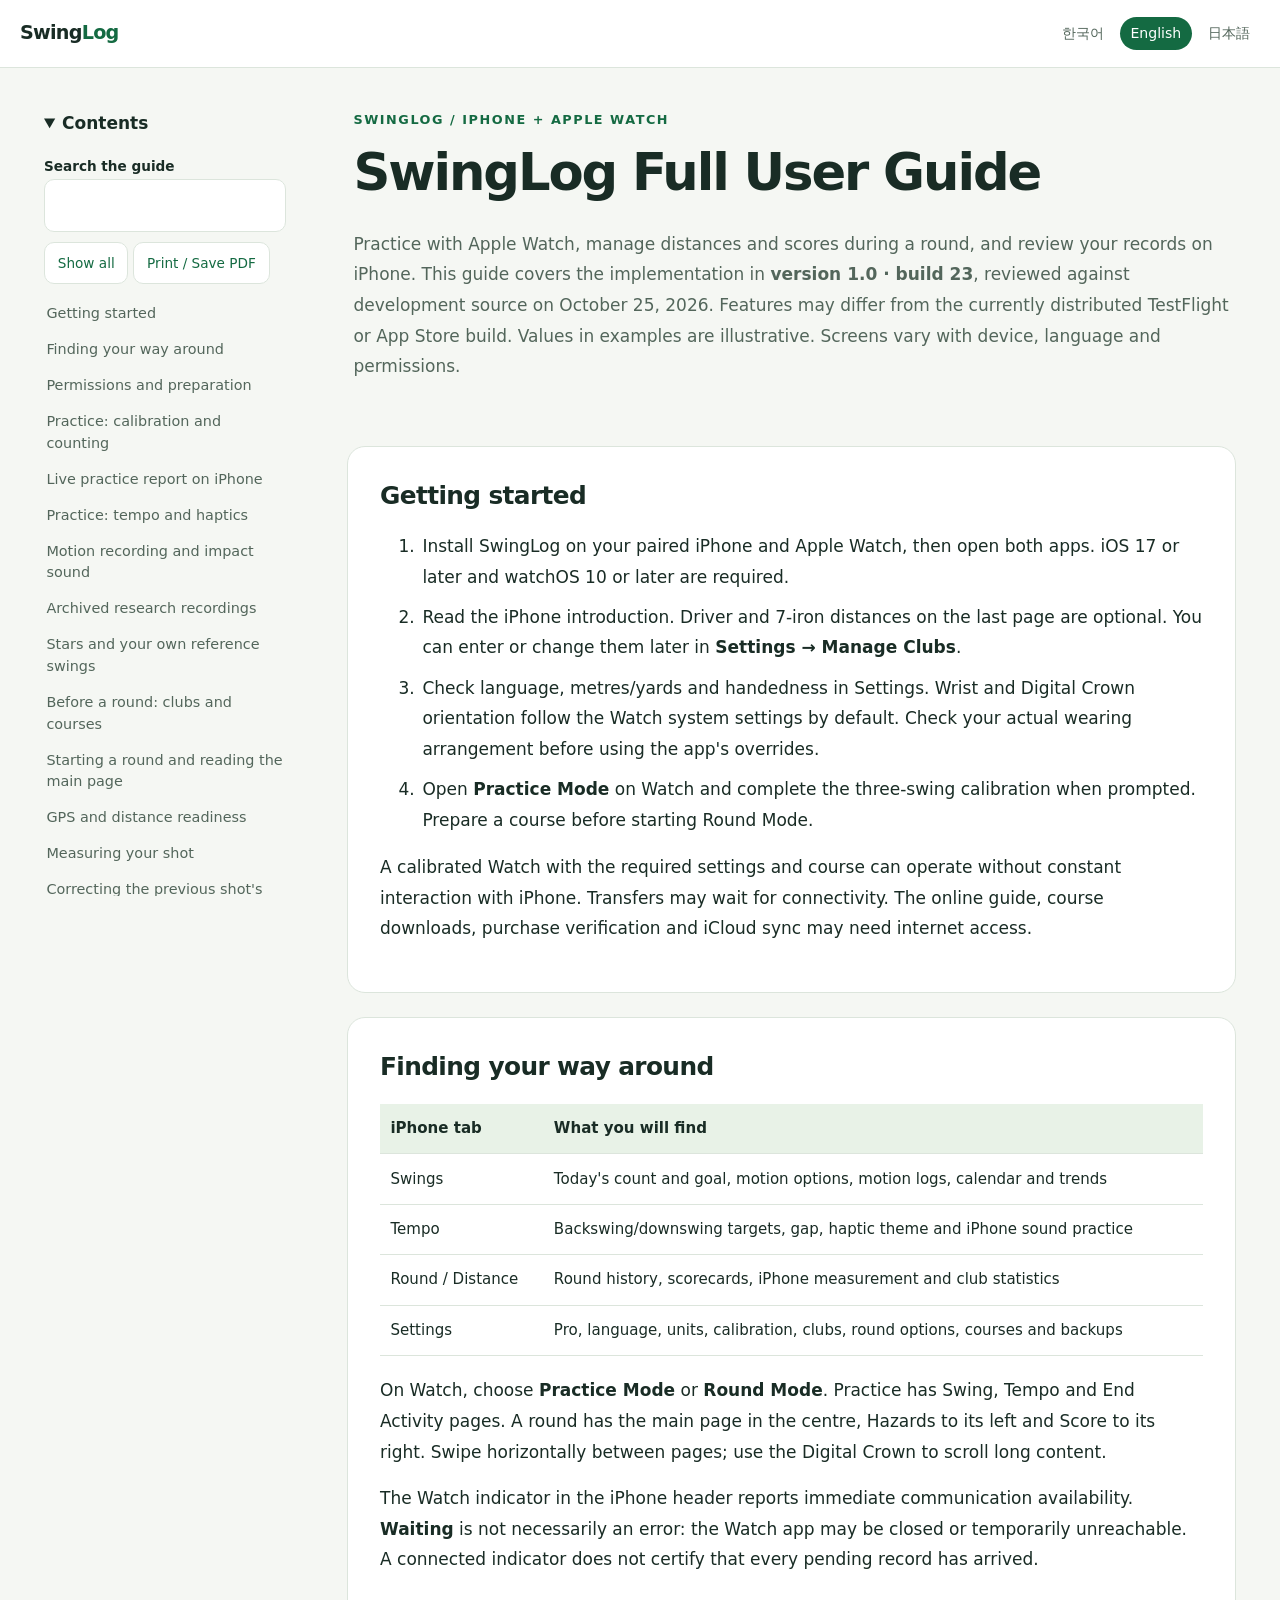
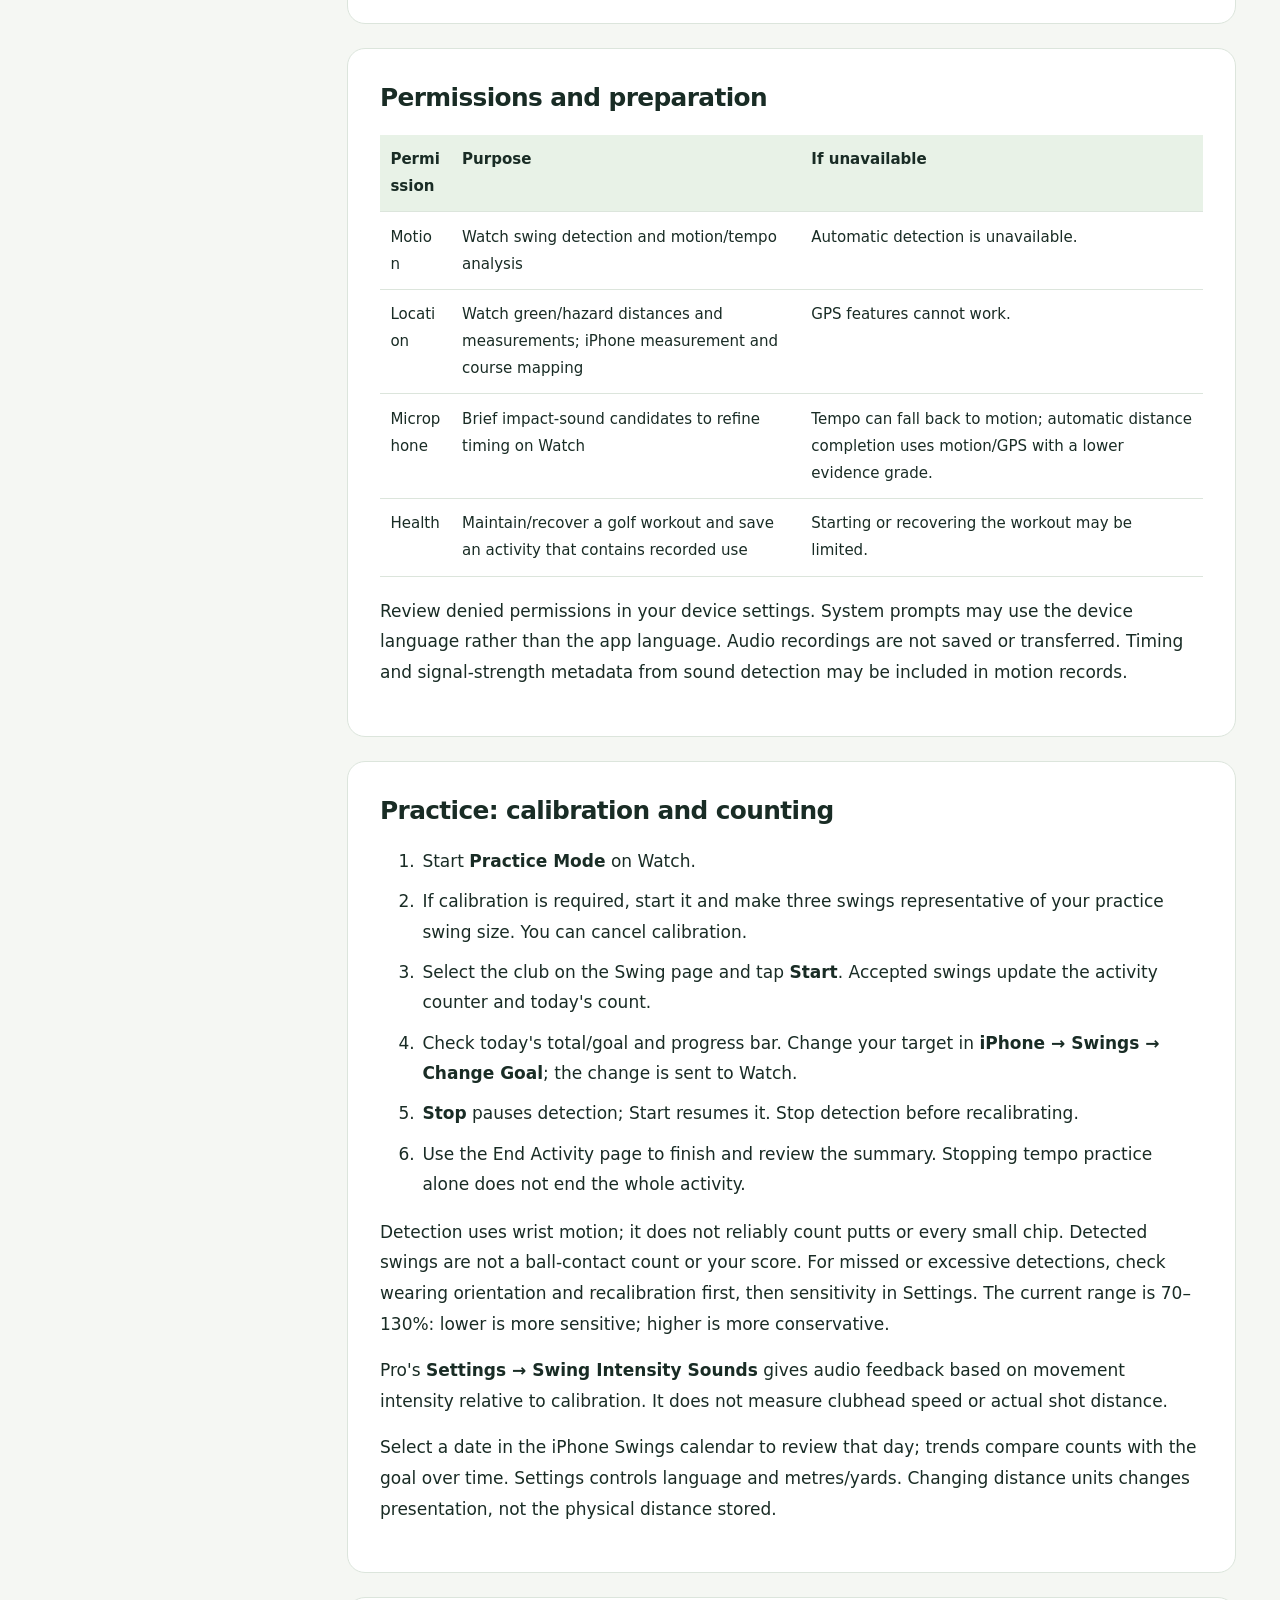
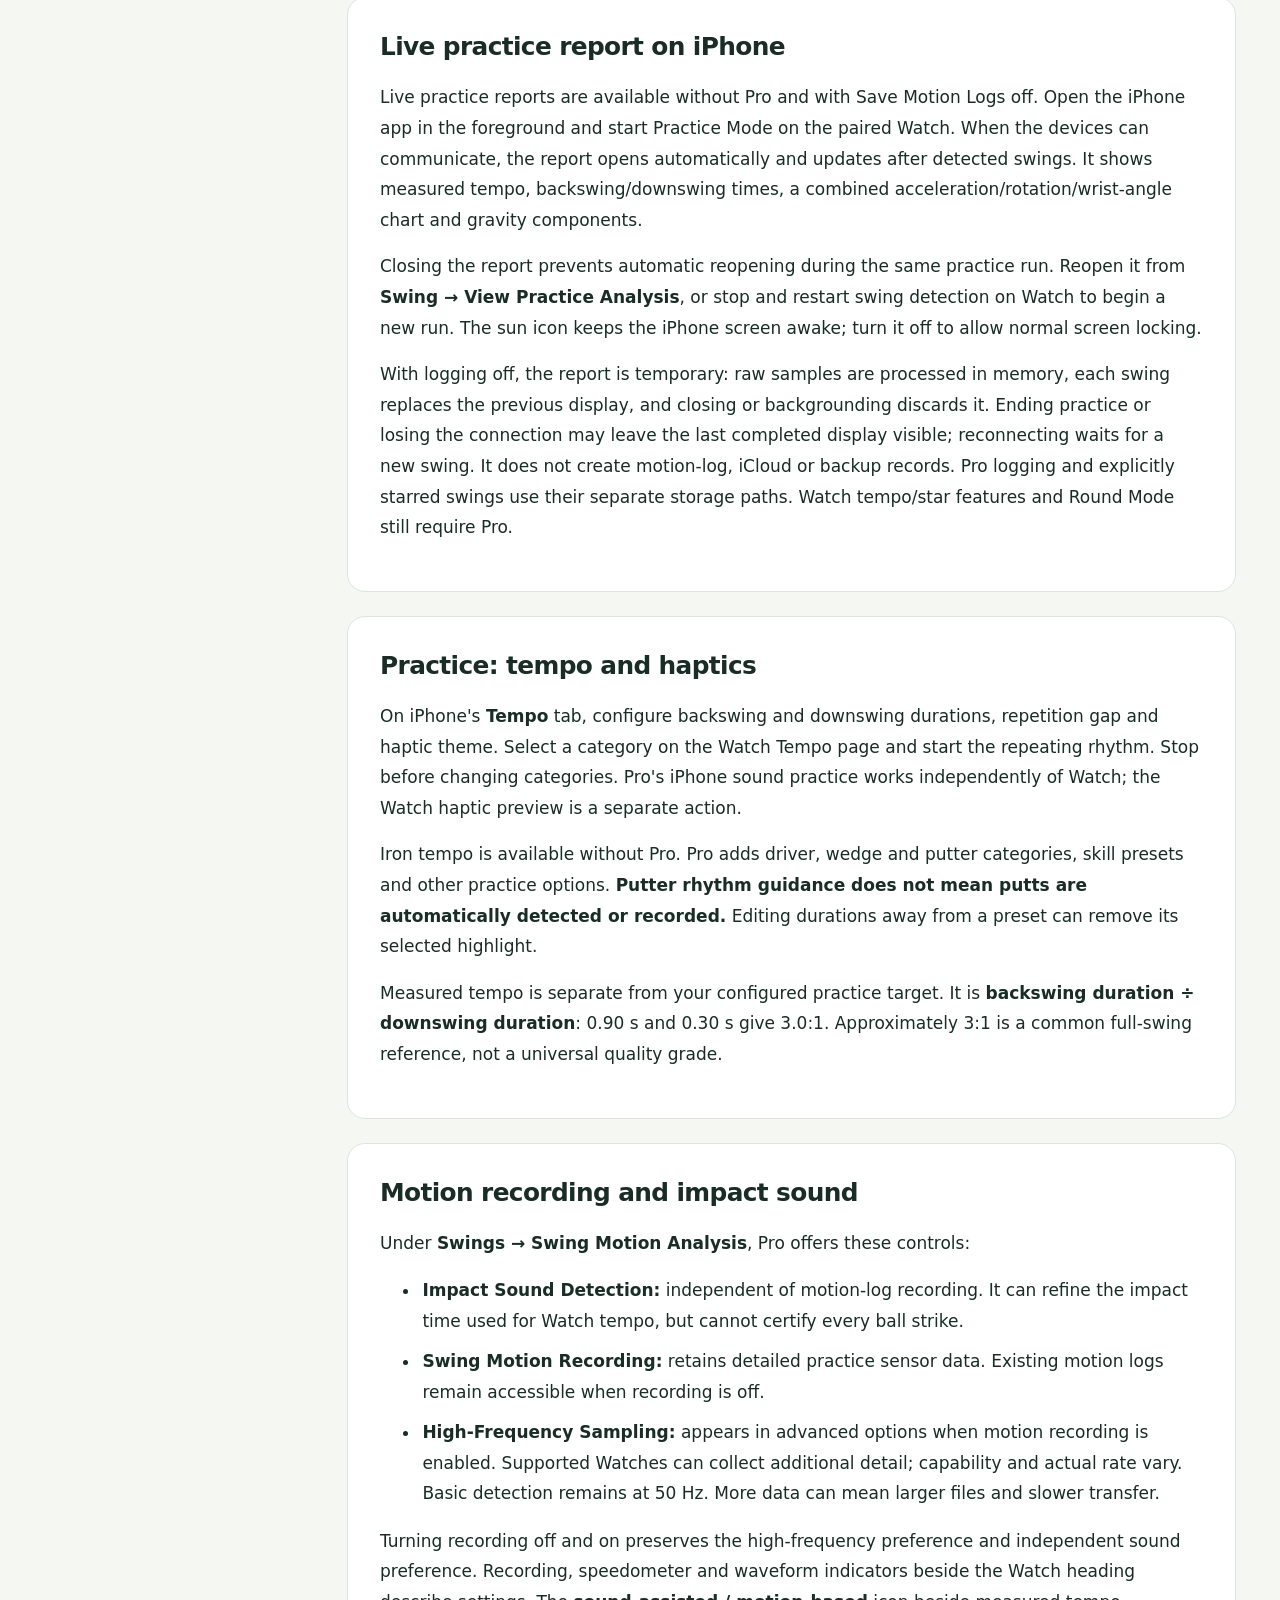
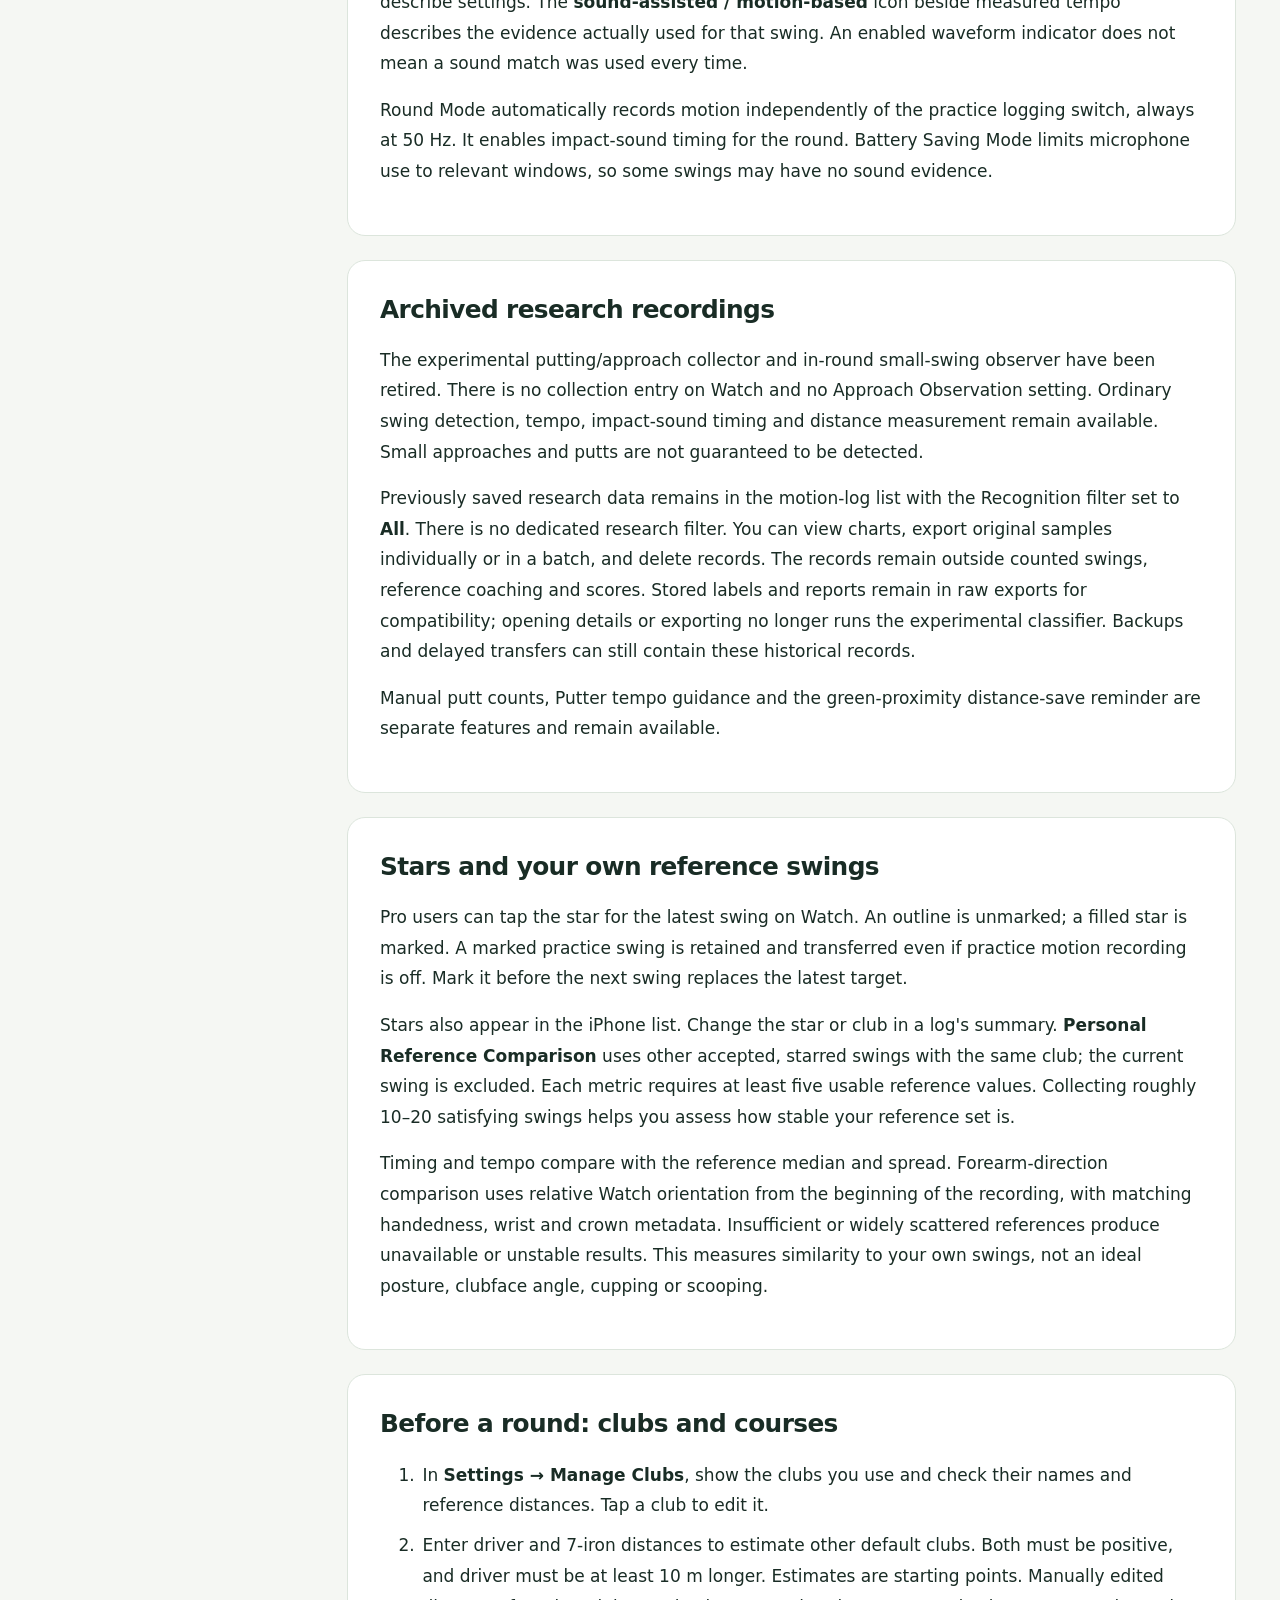
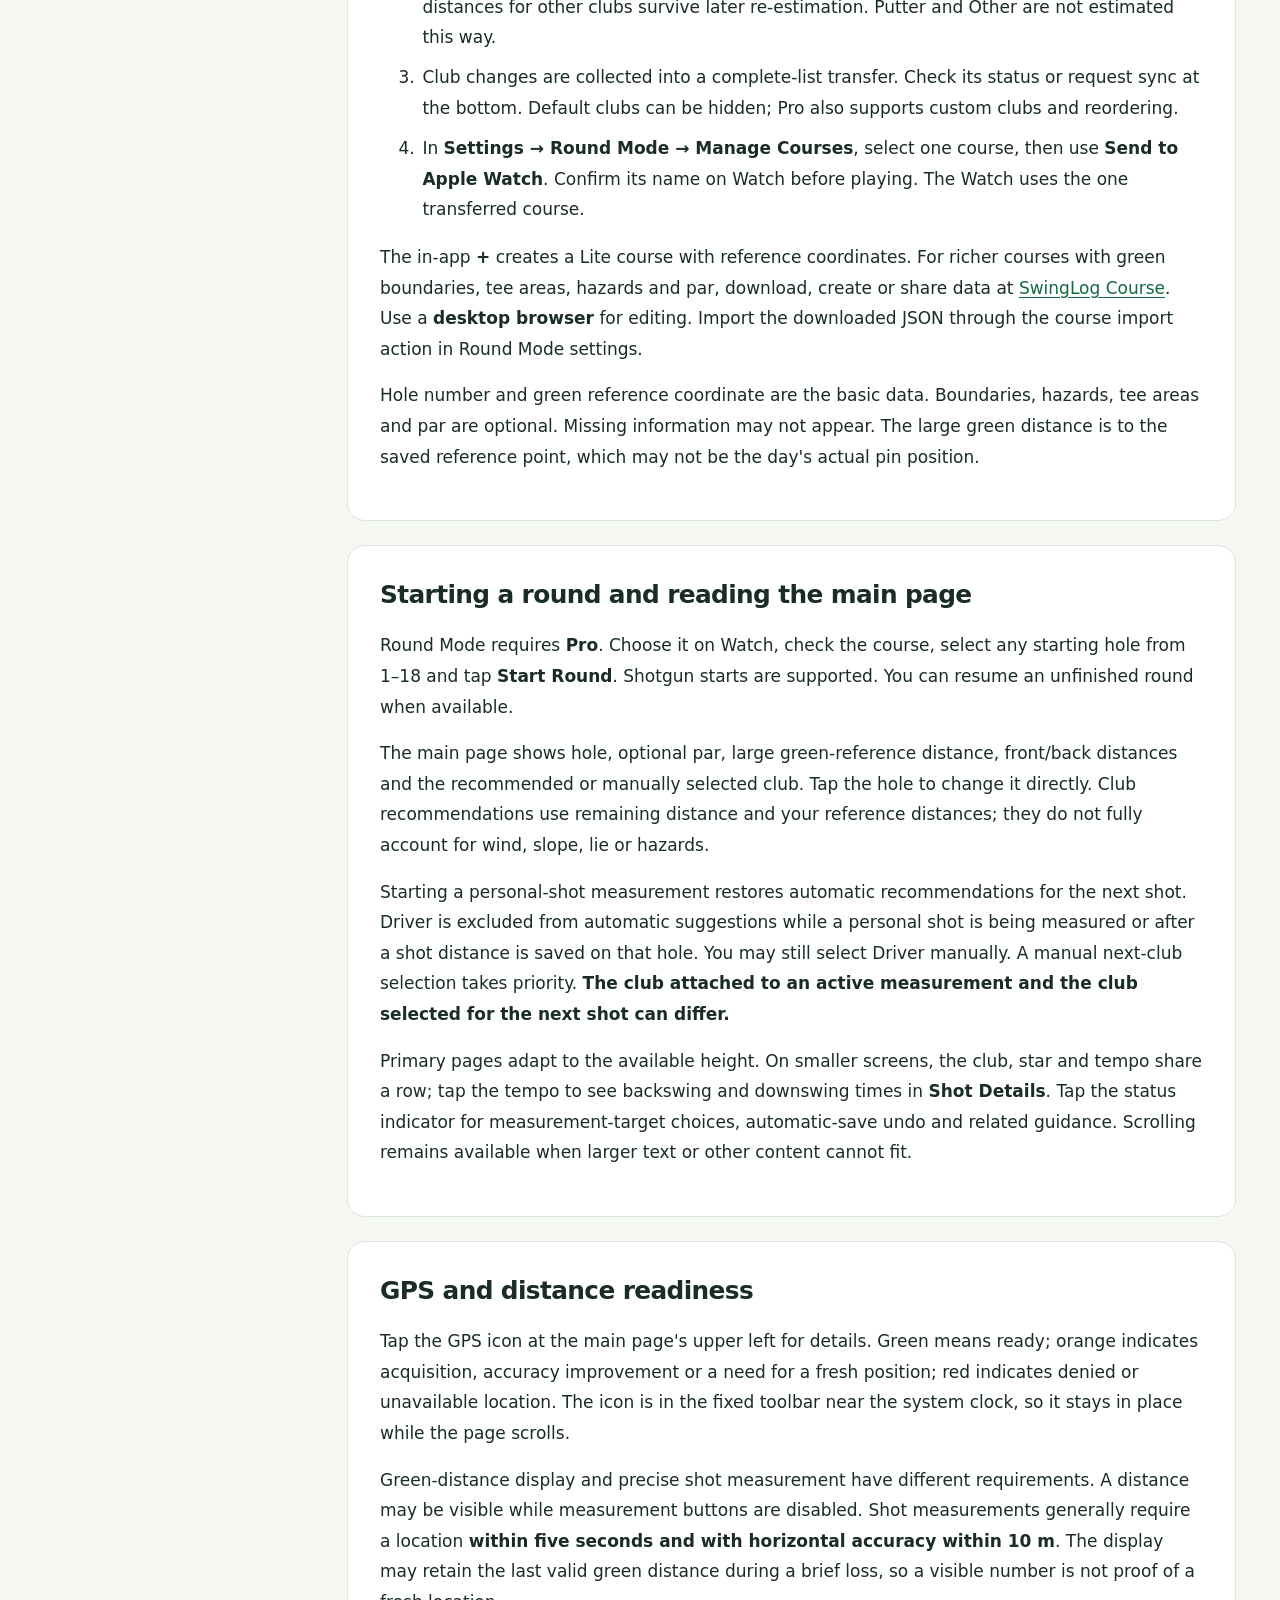
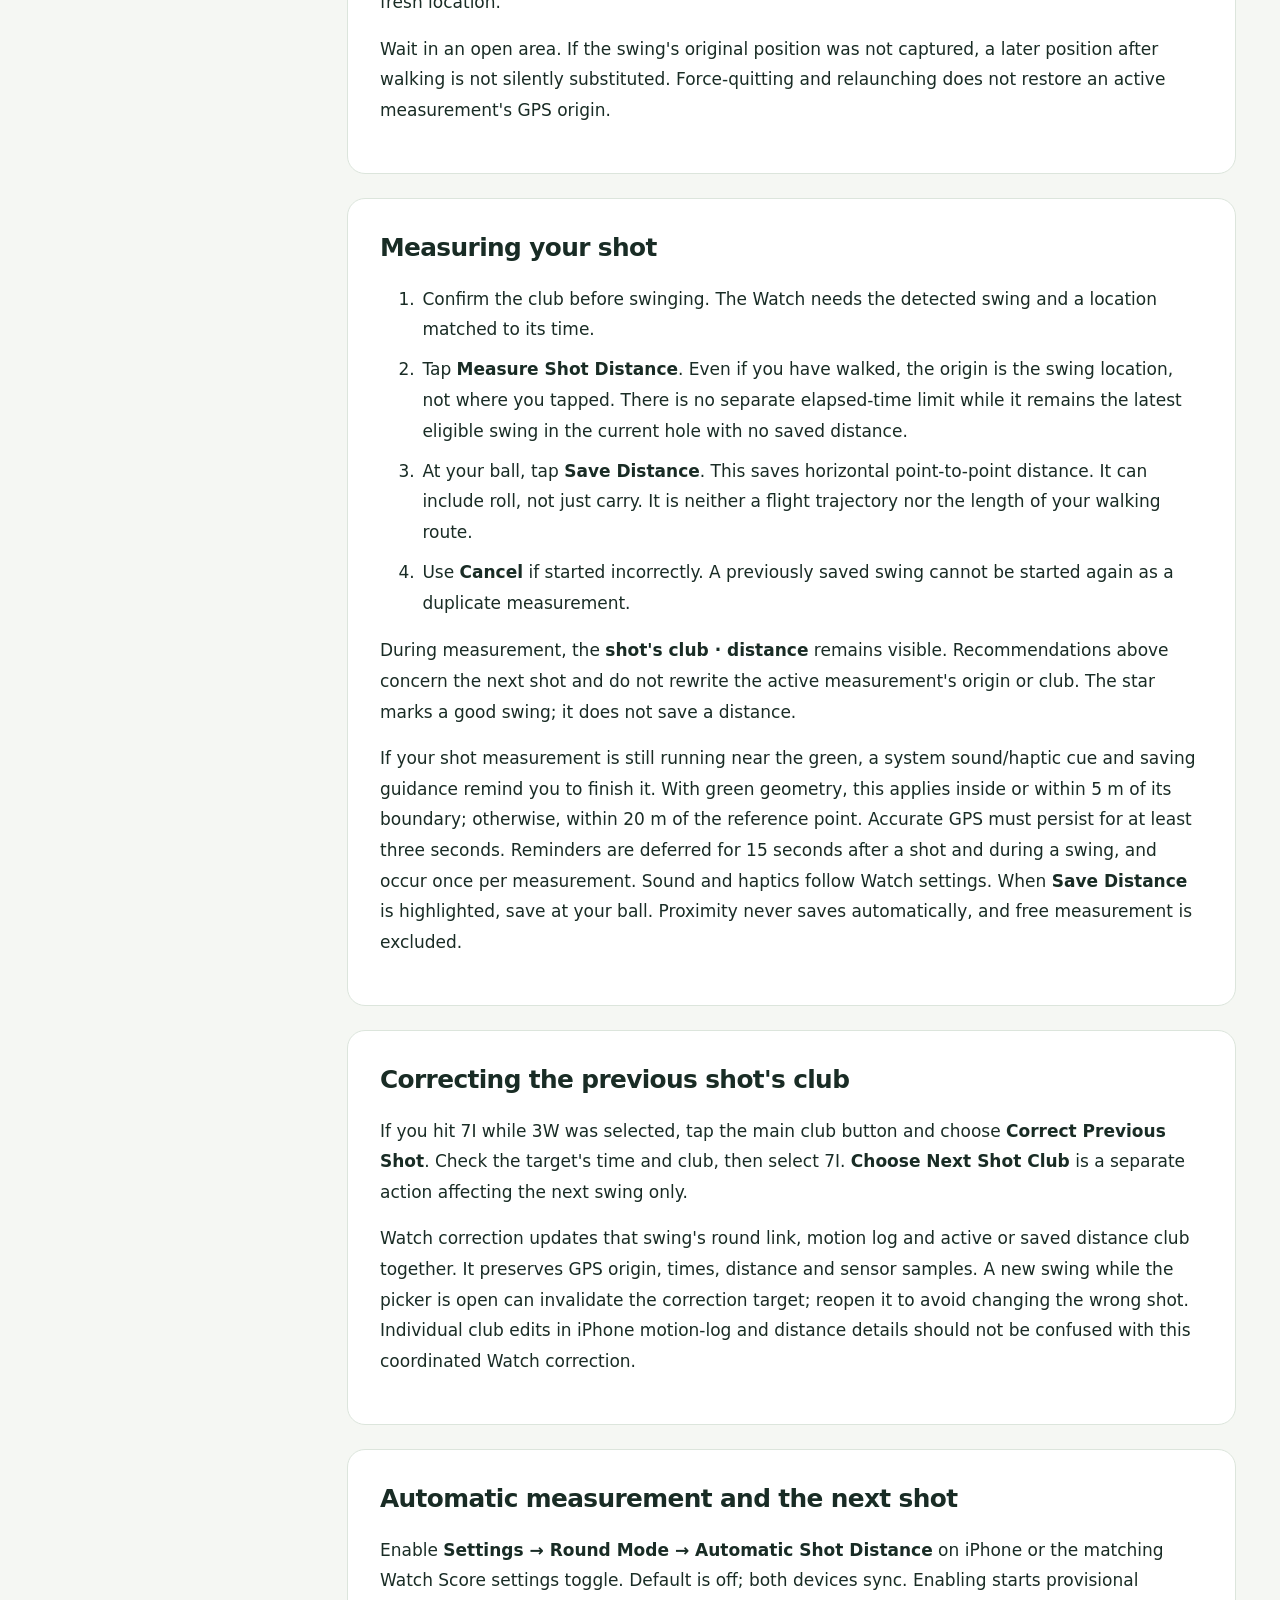
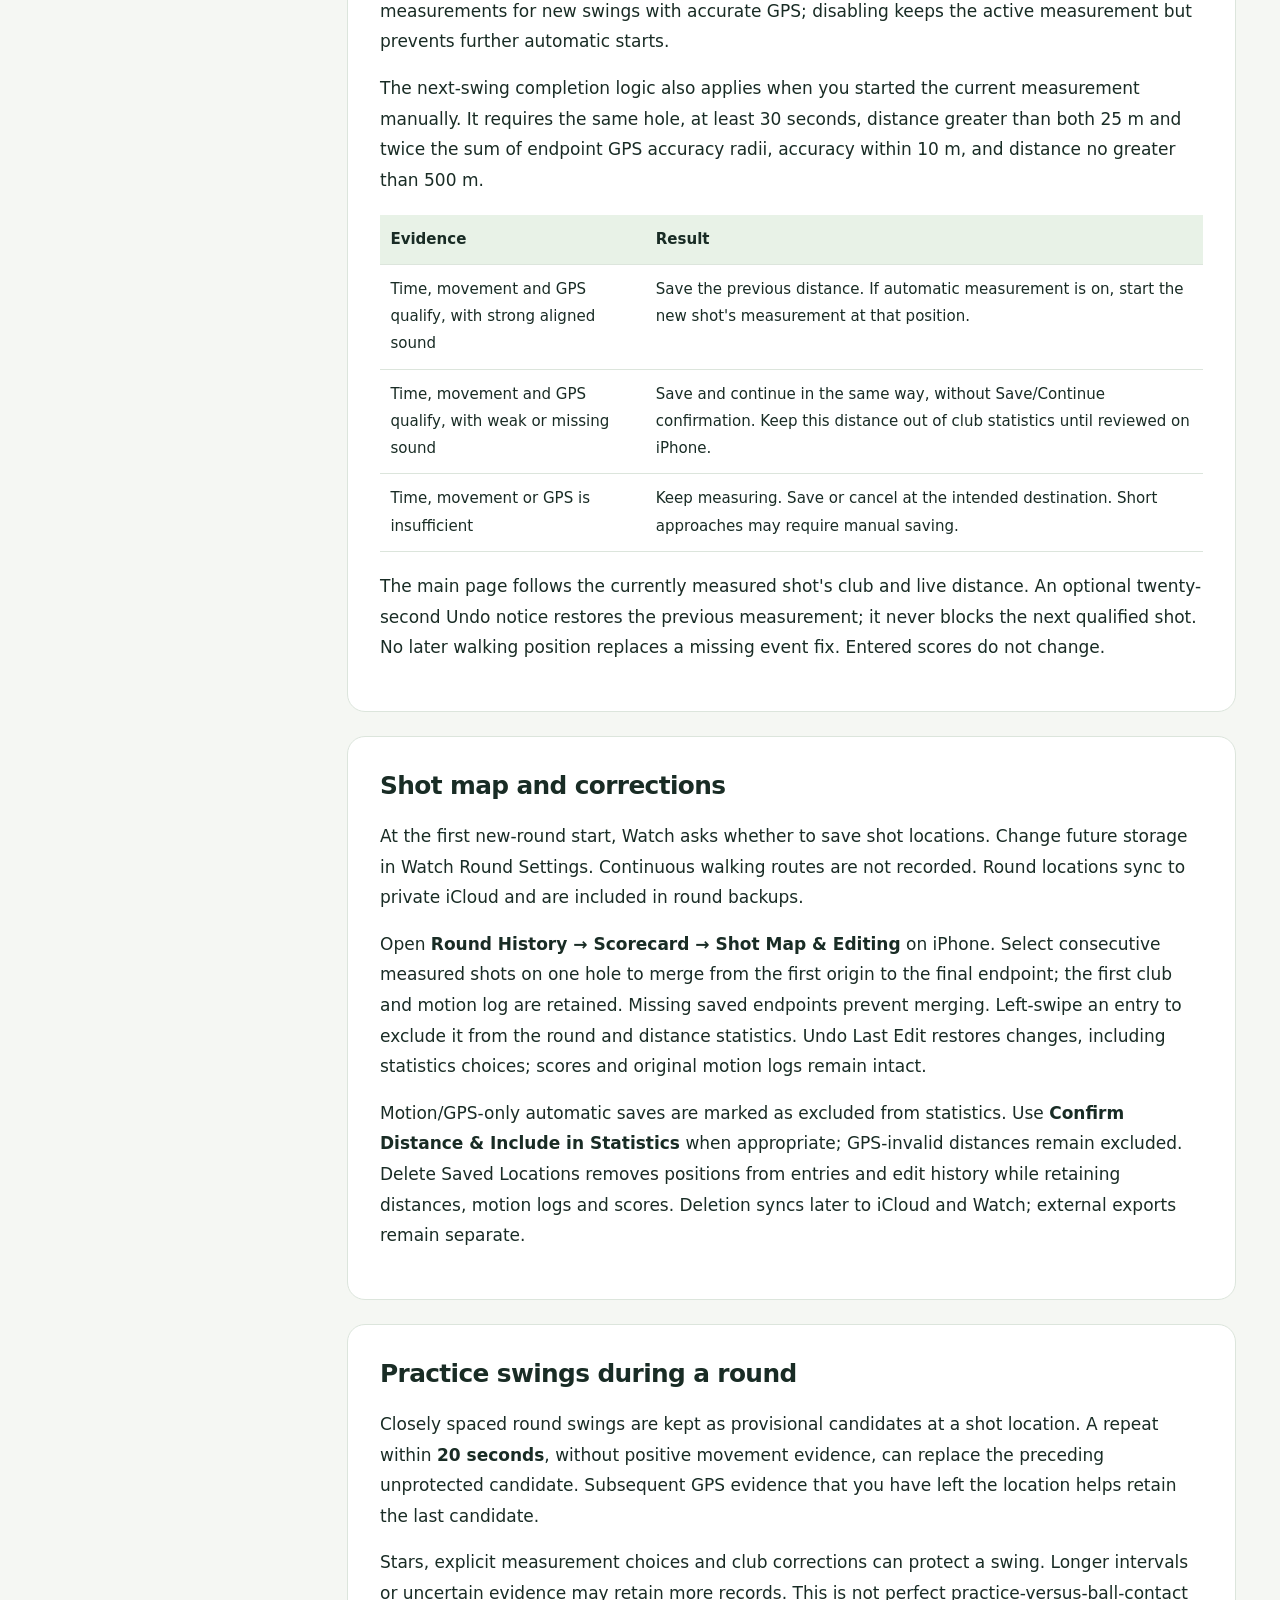
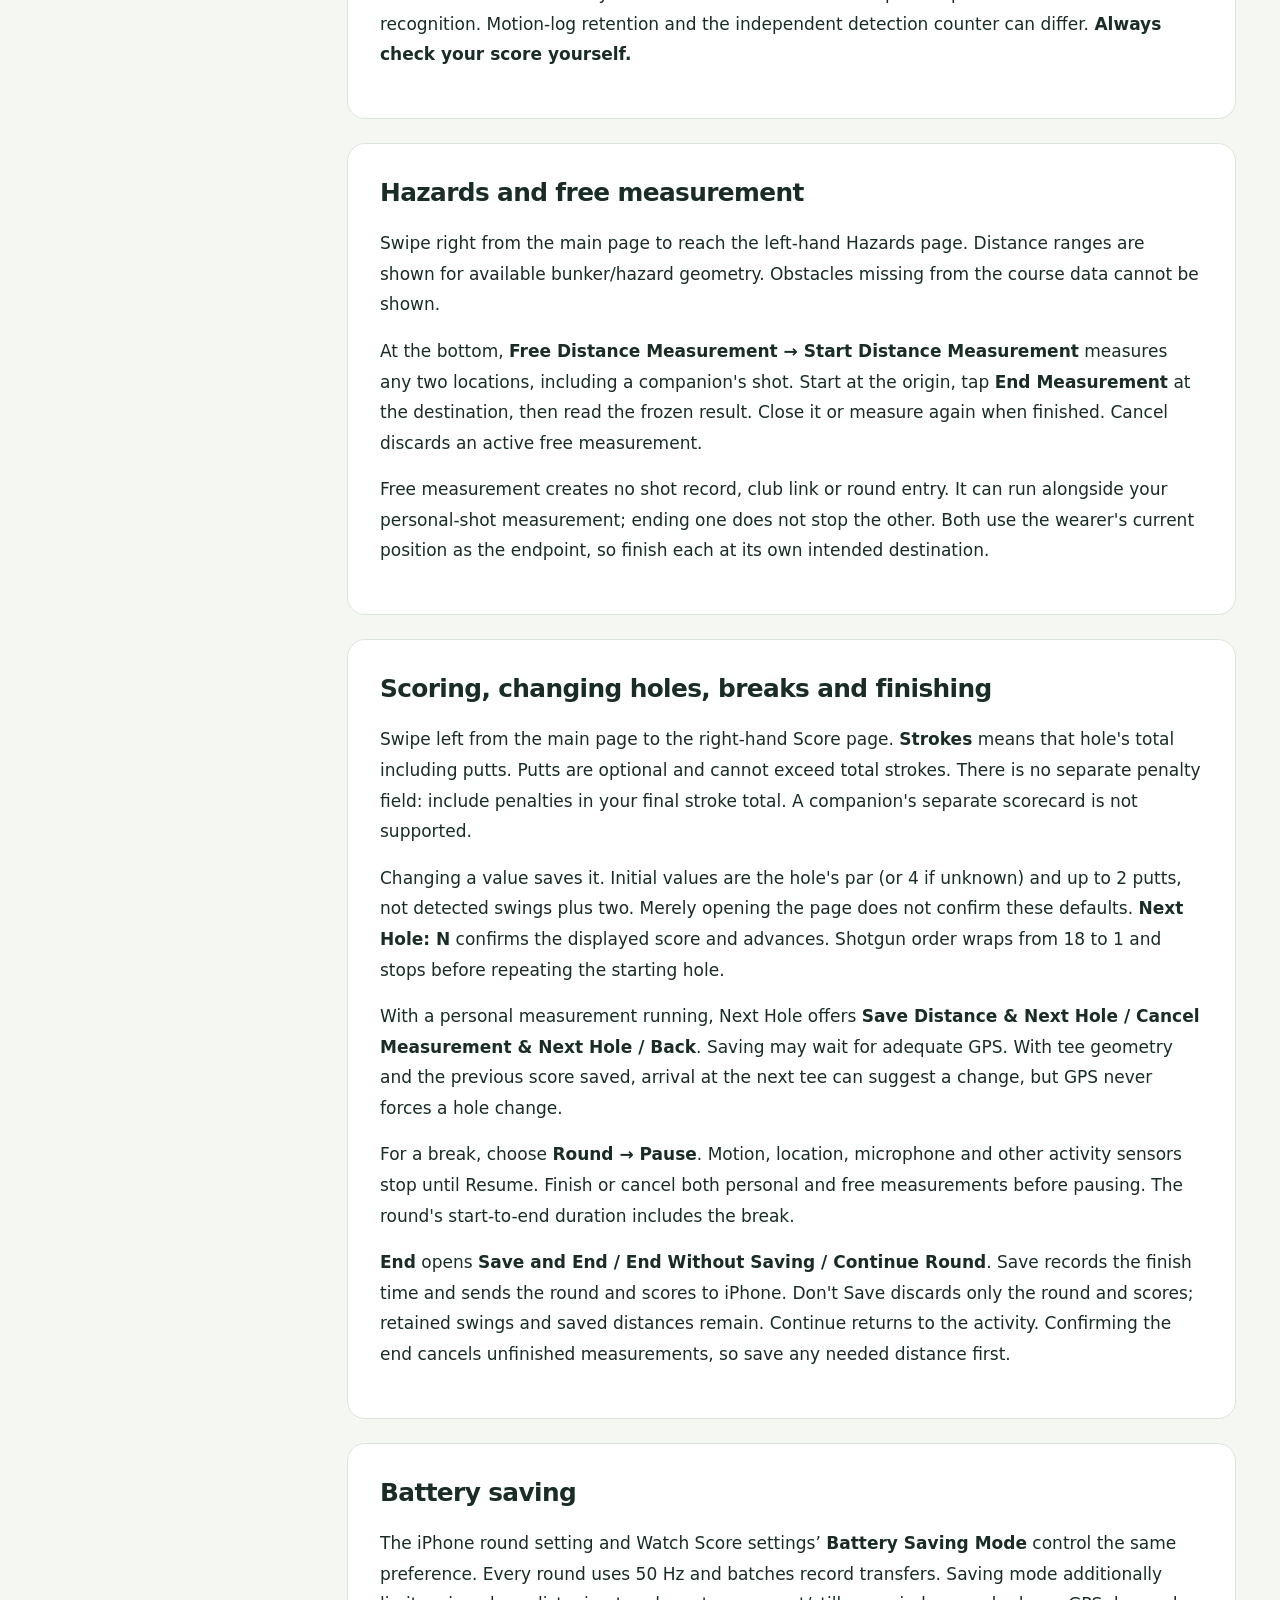
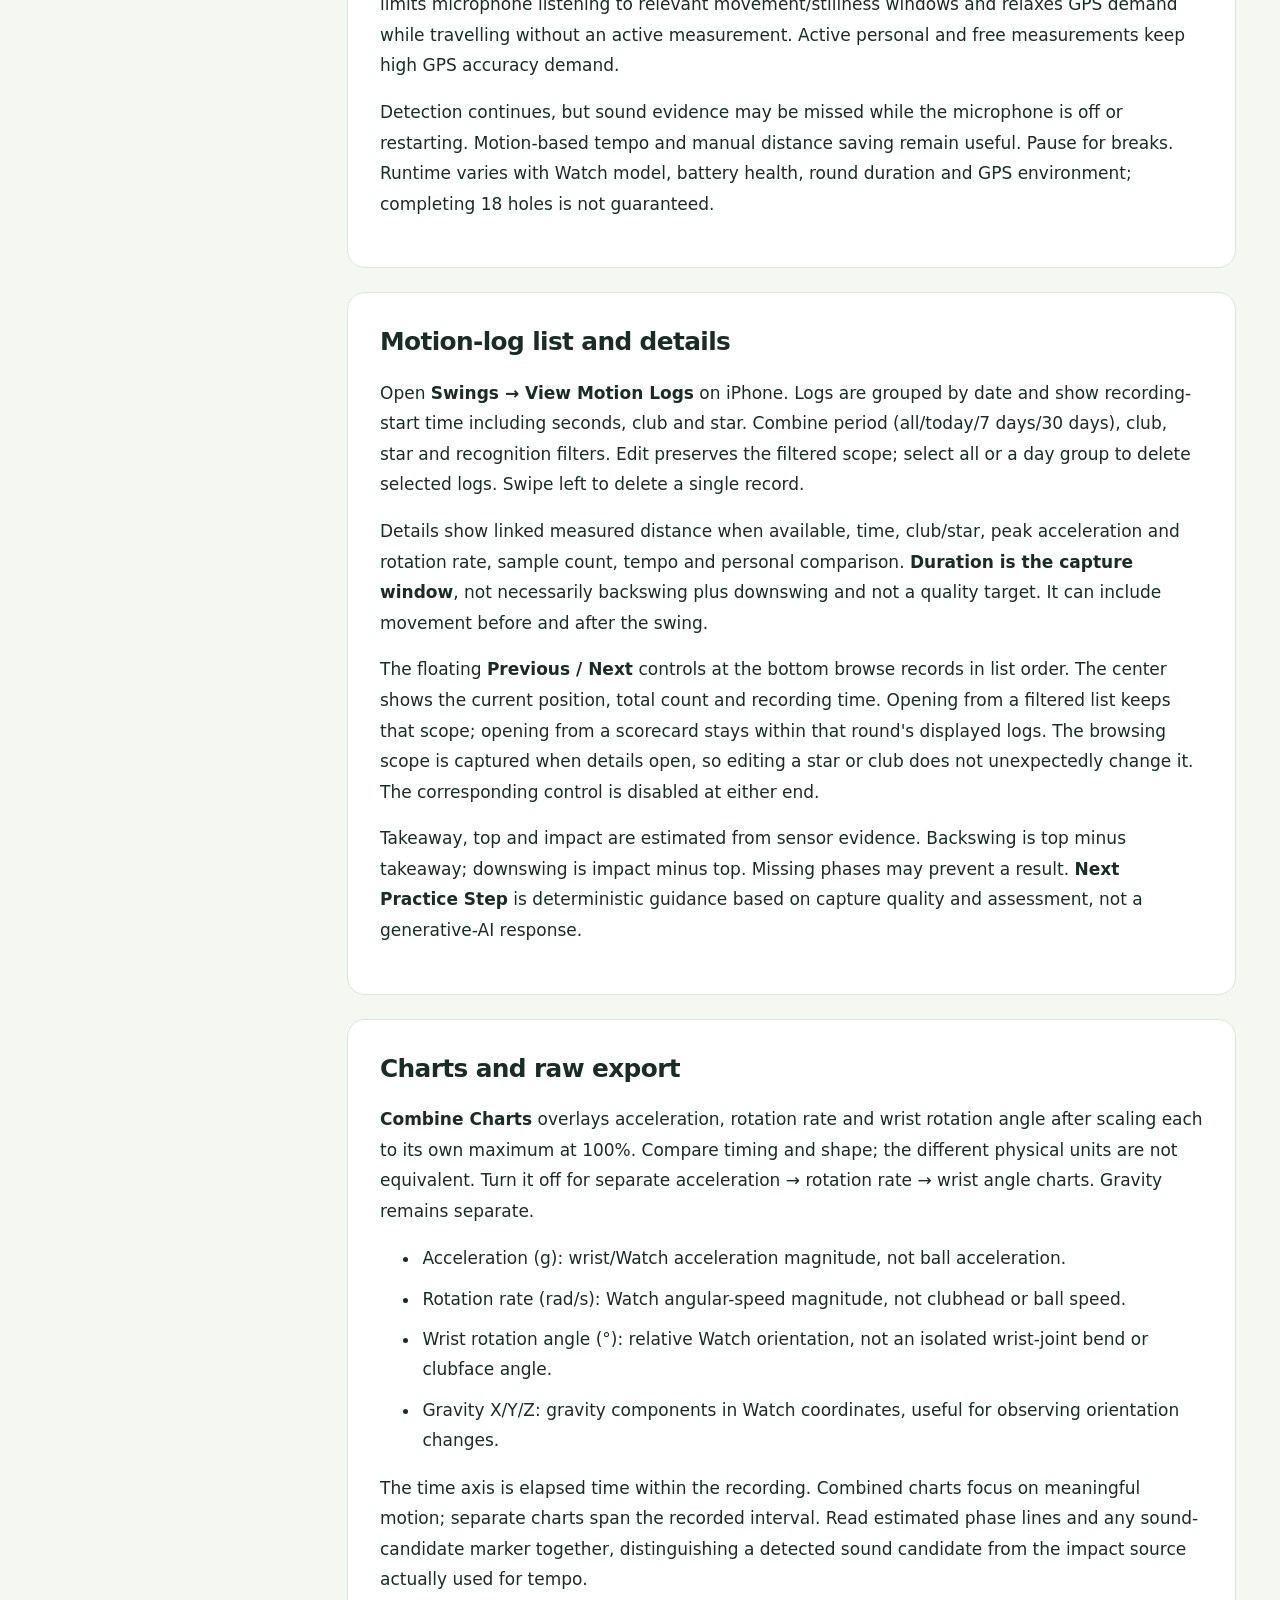
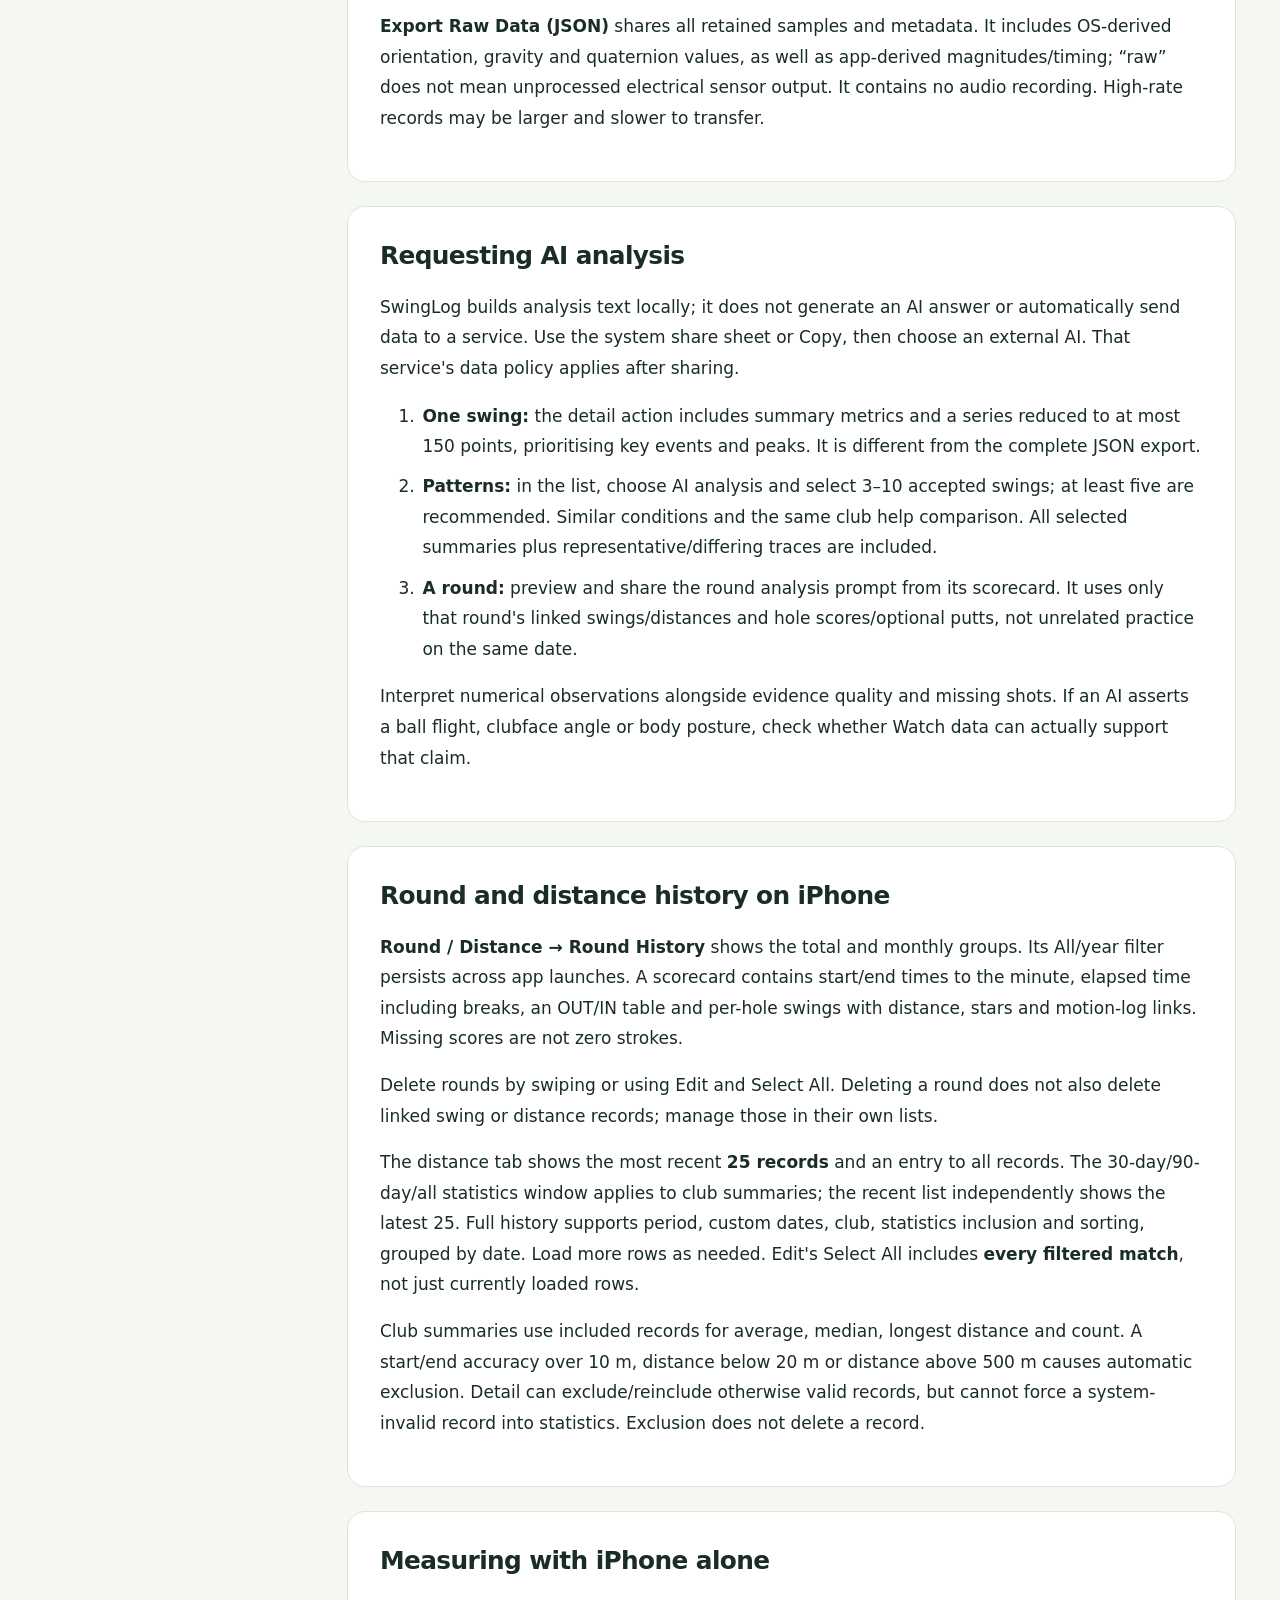
==== guide/en/index.html @ faf5d89e "Remove archived research filter instructions" ====
<!doctype html>
<html lang="en"><head><meta charset="utf-8"><meta name="viewport" content="width=device-width,initial-scale=1"><meta name="description" content="SwingLog — Full User Guide · iPhone &amp; Apple Watch"><title>SwingLog Full User Guide</title><link rel="stylesheet" href="../assets/guide.css"><link rel="alternate" hreflang="ko" href="https://wowjam.github.io/swinglog-privacy/guide/ko/"><link rel="alternate" hreflang="en" href="https://wowjam.github.io/swinglog-privacy/guide/en/"><link rel="alternate" hreflang="ja" href="https://wowjam.github.io/swinglog-privacy/guide/ja/"><link rel="canonical" href="https://wowjam.github.io/swinglog-privacy/guide/en/"><script src="../assets/guide.js" defer></script></head>
<body><a class="skip" href="#main">Skip to content</a><header><a class="brand" href="../">Swing<span>Log</span></a><nav class="languages" aria-label="Language"><a href="../ko/" lang="ko" hreflang="ko">한국어</a><a href="../en/" lang="en" hreflang="en" aria-current="page">English</a><a href="../ja/" lang="ja" hreflang="ja">日本語</a></nav></header>
<div class="layout"><aside><details id="contents" open><summary>Contents</summary><div class="tools"><label for="search">Search the guide</label><input id="search" type="search" autocomplete="off"><button id="clear" type="button">Show all</button><button id="print" type="button">Print / Save PDF</button></div><nav aria-label="Contents"><ol><li><a href="#start">Getting started</a></li><li><a href="#navigation">Finding your way around</a></li><li><a href="#permissions">Permissions and preparation</a></li><li><a href="#practice">Practice: calibration and counting</a></li><li><a href="#live-practice">Live practice report on iPhone</a></li><li><a href="#tempo">Practice: tempo and haptics</a></li><li><a href="#capture">Motion recording and impact sound</a></li><li><a href="#approach-collection">Archived research recordings</a></li><li><a href="#reference">Stars and your own reference swings</a></li><li><a href="#round-preparation">Before a round: clubs and courses</a></li><li><a href="#round-start">Starting a round and reading the main page</a></li><li><a href="#gps">GPS and distance readiness</a></li><li><a href="#shot-distance">Measuring your shot</a></li><li><a href="#correct-club">Correcting the previous shot&#x27;s club</a></li><li><a href="#automatic-distance">Automatic measurement and the next shot</a></li><li><a href="#shot-map">Shot map and corrections</a></li><li><a href="#practice-swings">Practice swings during a round</a></li><li><a href="#hazards">Hazards and free measurement</a></li><li><a href="#score">Scoring, changing holes, breaks and finishing</a></li><li><a href="#battery">Battery saving</a></li><li><a href="#motion-logs">Motion-log list and details</a></li><li><a href="#charts">Charts and raw export</a></li><li><a href="#ai">Requesting AI analysis</a></li><li><a href="#history">Round and distance history on iPhone</a></li><li><a href="#phone-distance">Measuring with iPhone alone</a></li><li><a href="#data">Sync, backups and deletion</a></li><li><a href="#pro">Pro subscription</a></li><li><a href="#troubleshooting">Troubleshooting</a></li><li><a href="#about">Privacy and this guide</a></li></ol></nav></details></aside>
<main id="main"><div class="intro"><div class="eyebrow">SWINGLOG / IPHONE + APPLE WATCH</div><h1>SwingLog Full User Guide</h1><p>Practice with Apple Watch, manage distances and scores during a round, and review your records on iPhone. This guide covers the implementation in <strong>version 1.0 · build 23</strong>, reviewed against development source on October 25, 2026. Features may differ from the currently distributed TestFlight or App Store build. Values in examples are illustrative. Screens vary with device, language and permissions.</p></div><p id="empty" class="empty" role="status" hidden>No matching sections.</p><section id="start" aria-labelledby="h-start"><h2 id="h-start"><a href="#start">Getting started</a></h2><ol>
<li>Install SwingLog on your paired iPhone and Apple Watch, then open both apps. iOS 17 or later and watchOS 10 or later are required.</li>
<li>Read the iPhone introduction. Driver and 7-iron distances on the last page are optional. You can enter or change them later in <strong>Settings → Manage Clubs</strong>.</li>
<li>Check language, metres/yards and handedness in Settings. Wrist and Digital Crown orientation follow the Watch system settings by default. Check your actual wearing arrangement before using the app&#x27;s overrides.</li>
<li>Open <strong>Practice Mode</strong> on Watch and complete the three-swing calibration when prompted. Prepare a course before starting Round Mode.</li>
</ol>
<p>A calibrated Watch with the required settings and course can operate without constant interaction with iPhone. Transfers may wait for connectivity. The online guide, course downloads, purchase verification and iCloud sync may need internet access.</p></section><section id="navigation" aria-labelledby="h-navigation"><h2 id="h-navigation"><a href="#navigation">Finding your way around</a></h2><div class="table-wrap" tabindex="0"><table><thead><tr><th scope="col">iPhone tab</th><th scope="col">What you will find</th></tr></thead><tbody>
<tr><td>Swings</td><td>Today&#x27;s count and goal, motion options, motion logs, calendar and trends</td></tr>
<tr><td>Tempo</td><td>Backswing/downswing targets, gap, haptic theme and iPhone sound practice</td></tr>
<tr><td>Round / Distance</td><td>Round history, scorecards, iPhone measurement and club statistics</td></tr>
<tr><td>Settings</td><td>Pro, language, units, calibration, clubs, round options, courses and backups</td></tr>
</tbody></table></div>
<p>On Watch, choose <strong>Practice Mode</strong> or <strong>Round Mode</strong>. Practice has Swing, Tempo and End Activity pages. A round has the main page in the centre, Hazards to its left and Score to its right. Swipe horizontally between pages; use the Digital Crown to scroll long content.</p>
<p>The Watch indicator in the iPhone header reports immediate communication availability. <strong>Waiting</strong> is not necessarily an error: the Watch app may be closed or temporarily unreachable. A connected indicator does not certify that every pending record has arrived.</p></section><section id="permissions" aria-labelledby="h-permissions"><h2 id="h-permissions"><a href="#permissions">Permissions and preparation</a></h2><div class="table-wrap" tabindex="0"><table><thead><tr><th scope="col">Permission</th><th scope="col">Purpose</th><th scope="col">If unavailable</th></tr></thead><tbody>
<tr><td>Motion</td><td>Watch swing detection and motion/tempo analysis</td><td>Automatic detection is unavailable.</td></tr>
<tr><td>Location</td><td>Watch green/hazard distances and measurements; iPhone measurement and course mapping</td><td>GPS features cannot work.</td></tr>
<tr><td>Microphone</td><td>Brief impact-sound candidates to refine timing on Watch</td><td>Tempo can fall back to motion; automatic distance completion uses motion/GPS with a lower evidence grade.</td></tr>
<tr><td>Health</td><td>Maintain/recover a golf workout and save an activity that contains recorded use</td><td>Starting or recovering the workout may be limited.</td></tr>
</tbody></table></div>
<p>Review denied permissions in your device settings. System prompts may use the device language rather than the app language. Audio recordings are not saved or transferred. Timing and signal-strength metadata from sound detection may be included in motion records.</p></section><section id="practice" aria-labelledby="h-practice"><h2 id="h-practice"><a href="#practice">Practice: calibration and counting</a></h2><ol>
<li>Start <strong>Practice Mode</strong> on Watch.</li>
<li>If calibration is required, start it and make three swings representative of your practice swing size. You can cancel calibration.</li>
<li>Select the club on the Swing page and tap <strong>Start</strong>. Accepted swings update the activity counter and today&#x27;s count.</li>
<li>Check today&#x27;s total/goal and progress bar. Change your target in <strong>iPhone → Swings → Change Goal</strong>; the change is sent to Watch.</li>
<li><strong>Stop</strong> pauses detection; Start resumes it. Stop detection before recalibrating.</li>
<li>Use the End Activity page to finish and review the summary. Stopping tempo practice alone does not end the whole activity.</li>
</ol>
<p>Detection uses wrist motion; it does not reliably count putts or every small chip. Detected swings are not a ball-contact count or your score. For missed or excessive detections, check wearing orientation and recalibration first, then sensitivity in Settings. The current range is 70–130%: lower is more sensitive; higher is more conservative.</p>
<p>Pro&#x27;s <strong>Settings → Swing Intensity Sounds</strong> gives audio feedback based on movement intensity relative to calibration. It does not measure clubhead speed or actual shot distance.</p>
<p>Select a date in the iPhone Swings calendar to review that day; trends compare counts with the goal over time. Settings controls language and metres/yards. Changing distance units changes presentation, not the physical distance stored.</p></section><section id="live-practice" aria-labelledby="h-live-practice"><h2 id="h-live-practice"><a href="#live-practice">Live practice report on iPhone</a></h2><p>Live practice reports are available without Pro and with Save Motion Logs off. Open the iPhone app in the foreground and start Practice Mode on the paired Watch. When the devices can communicate, the report opens automatically and updates after detected swings. It shows measured tempo, backswing/down­swing times, a combined acceleration/rotation/wrist-angle chart and gravity components.</p>
<p>Closing the report prevents automatic reopening during the same practice run. Reopen it from <strong>Swing → View Practice Analysis</strong>, or stop and restart swing detection on Watch to begin a new run. The sun icon keeps the iPhone screen awake; turn it off to allow normal screen locking.</p>
<p>With logging off, the report is temporary: raw samples are processed in memory, each swing replaces the previous display, and closing or backgrounding discards it. Ending practice or losing the connection may leave the last completed display visible; reconnecting waits for a new swing. It does not create motion-log, iCloud or backup records. Pro logging and explicitly starred swings use their separate storage paths. Watch tempo/star features and Round Mode still require Pro.</p></section><section id="tempo" aria-labelledby="h-tempo"><h2 id="h-tempo"><a href="#tempo">Practice: tempo and haptics</a></h2><p>On iPhone&#x27;s <strong>Tempo</strong> tab, configure backswing and downswing durations, repetition gap and haptic theme. Select a category on the Watch Tempo page and start the repeating rhythm. Stop before changing categories. Pro&#x27;s iPhone sound practice works independently of Watch; the Watch haptic preview is a separate action.</p>
<p>Iron tempo is available without Pro. Pro adds driver, wedge and putter categories, skill presets and other practice options. <strong>Putter rhythm guidance does not mean putts are automatically detected or recorded.</strong> Editing durations away from a preset can remove its selected highlight.</p>
<p>Measured tempo is separate from your configured practice target. It is <strong>backswing duration ÷ downswing duration</strong>: 0.90 s and 0.30 s give 3.0:1. Approximately 3:1 is a common full-swing reference, not a universal quality grade.</p></section><section id="capture" aria-labelledby="h-capture"><h2 id="h-capture"><a href="#capture">Motion recording and impact sound</a></h2><p>Under <strong>Swings → Swing Motion Analysis</strong>, Pro offers these controls:</p>
<ul>
<li><strong>Impact Sound Detection:</strong> independent of motion-log recording. It can refine the impact time used for Watch tempo, but cannot certify every ball strike.</li>
<li><strong>Swing Motion Recording:</strong> retains detailed practice sensor data. Existing motion logs remain accessible when recording is off.</li>
<li><strong>High-Frequency Sampling:</strong> appears in advanced options when motion recording is enabled. Supported Watches can collect additional detail; capability and actual rate vary. Basic detection remains at 50 Hz. More data can mean larger files and slower transfer.</li>
</ul>
<p>Turning recording off and on preserves the high-frequency preference and independent sound preference. Recording, speedometer and waveform indicators beside the Watch heading describe settings. The <strong>sound-assisted / motion-based</strong> icon beside measured tempo describes the evidence actually used for that swing. An enabled waveform indicator does not mean a sound match was used every time.</p>
<p>Round Mode automatically records motion independently of the practice logging switch, always at 50 Hz. It enables impact-sound timing for the round. Battery Saving Mode limits microphone use to relevant windows, so some swings may have no sound evidence.</p></section><section id="approach-collection" aria-labelledby="h-approach-collection"><h2 id="h-approach-collection"><a href="#approach-collection">Archived research recordings</a></h2><p>The experimental putting/approach collector and in-round small-swing observer have been retired. There is no collection entry on Watch and no Approach Observation setting. Ordinary swing detection, tempo, impact-sound timing and distance measurement remain available. Small approaches and putts are not guaranteed to be detected.</p>
<p>Previously saved research data remains in the motion-log list with the Recognition filter set to <strong>All</strong>. There is no dedicated research filter. You can view charts, export original samples individually or in a batch, and delete records. The records remain outside counted swings, reference coaching and scores. Stored labels and reports remain in raw exports for compatibility; opening details or exporting no longer runs the experimental classifier. Backups and delayed transfers can still contain these historical records.</p>
<p>Manual putt counts, Putter tempo guidance and the green-proximity distance-save reminder are separate features and remain available.</p></section><section id="reference" aria-labelledby="h-reference"><h2 id="h-reference"><a href="#reference">Stars and your own reference swings</a></h2><p>Pro users can tap the star for the latest swing on Watch. An outline is unmarked; a filled star is marked. A marked practice swing is retained and transferred even if practice motion recording is off. Mark it before the next swing replaces the latest target.</p>
<p>Stars also appear in the iPhone list. Change the star or club in a log&#x27;s summary. <strong>Personal Reference Comparison</strong> uses other accepted, starred swings with the same club; the current swing is excluded. Each metric requires at least five usable reference values. Collecting roughly 10–20 satisfying swings helps you assess how stable your reference set is.</p>
<p>Timing and tempo compare with the reference median and spread. Forearm-direction comparison uses relative Watch orientation from the beginning of the recording, with matching handedness, wrist and crown metadata. Insufficient or widely scattered references produce unavailable or unstable results. This measures similarity to your own swings, not an ideal posture, clubface angle, cupping or scooping.</p></section><section id="round-preparation" aria-labelledby="h-round-preparation"><h2 id="h-round-preparation"><a href="#round-preparation">Before a round: clubs and courses</a></h2><ol>
<li>In <strong>Settings → Manage Clubs</strong>, show the clubs you use and check their names and reference distances. Tap a club to edit it.</li>
<li>Enter driver and 7-iron distances to estimate other default clubs. Both must be positive, and driver must be at least 10 m longer. Estimates are starting points. Manually edited distances for other clubs survive later re-estimation. Putter and Other are not estimated this way.</li>
<li>Club changes are collected into a complete-list transfer. Check its status or request sync at the bottom. Default clubs can be hidden; Pro also supports custom clubs and reordering.</li>
<li>In <strong>Settings → Round Mode → Manage Courses</strong>, select one course, then use <strong>Send to Apple Watch</strong>. Confirm its name on Watch before playing. The Watch uses the one transferred course.</li>
</ol>
<p>The in-app <strong>+</strong> creates a Lite course with reference coordinates. For richer courses with green boundaries, tee areas, hazards and par, download, create or share data at <a href="https://swinglog-course.vercel.app">SwingLog Course</a>. Use a <strong>desktop browser</strong> for editing. Import the downloaded JSON through the course import action in Round Mode settings.</p>
<p>Hole number and green reference coordinate are the basic data. Boundaries, hazards, tee areas and par are optional. Missing information may not appear. The large green distance is to the saved reference point, which may not be the day&#x27;s actual pin position.</p></section><section id="round-start" aria-labelledby="h-round-start"><h2 id="h-round-start"><a href="#round-start">Starting a round and reading the main page</a></h2><p>Round Mode requires <strong>Pro</strong>. Choose it on Watch, check the course, select any starting hole from 1–18 and tap <strong>Start Round</strong>. Shotgun starts are supported. You can resume an unfinished round when available.</p>
<p>The main page shows hole, optional par, large green-reference distance, front/back distances and the recommended or manually selected club. Tap the hole to change it directly. Club recommendations use remaining distance and your reference distances; they do not fully account for wind, slope, lie or hazards.</p>
<p>Starting a personal-shot measurement restores automatic recommendations for the next shot. Driver is excluded from automatic suggestions while a personal shot is being measured or after a shot distance is saved on that hole. You may still select Driver manually. A manual next-club selection takes priority. <strong>The club attached to an active measurement and the club selected for the next shot can differ.</strong></p>
<p>Primary pages adapt to the available height. On smaller screens, the club, star and tempo share a row; tap the tempo to see backswing and downswing times in <strong>Shot Details</strong>. Tap the status indicator for measurement-target choices, automatic-save undo and related guidance. Scrolling remains available when larger text or other content cannot fit.</p></section><section id="gps" aria-labelledby="h-gps"><h2 id="h-gps"><a href="#gps">GPS and distance readiness</a></h2><p>Tap the GPS icon at the main page&#x27;s upper left for details. Green means ready; orange indicates acquisition, accuracy improvement or a need for a fresh position; red indicates denied or unavailable location. The icon is in the fixed toolbar near the system clock, so it stays in place while the page scrolls.</p>
<p>Green-distance display and precise shot measurement have different requirements. A distance may be visible while measurement buttons are disabled. Shot measurements generally require a location <strong>within five seconds and with horizontal accuracy within 10 m</strong>. The display may retain the last valid green distance during a brief loss, so a visible number is not proof of a fresh location.</p>
<p>Wait in an open area. If the swing&#x27;s original position was not captured, a later position after walking is not silently substituted. Force-quitting and relaunching does not restore an active measurement&#x27;s GPS origin.</p></section><section id="shot-distance" aria-labelledby="h-shot-distance"><h2 id="h-shot-distance"><a href="#shot-distance">Measuring your shot</a></h2><ol>
<li>Confirm the club before swinging. The Watch needs the detected swing and a location matched to its time.</li>
<li>Tap <strong>Measure Shot Distance</strong>. Even if you have walked, the origin is the swing location, not where you tapped. There is no separate elapsed-time limit while it remains the latest eligible swing in the current hole with no saved distance.</li>
<li>At your ball, tap <strong>Save Distance</strong>. This saves horizontal point-to-point distance. It can include roll, not just carry. It is neither a flight trajectory nor the length of your walking route.</li>
<li>Use <strong>Cancel</strong> if started incorrectly. A previously saved swing cannot be started again as a duplicate measurement.</li>
</ol>
<p>During measurement, the <strong>shot&#x27;s club · distance</strong> remains visible. Recommendations above concern the next shot and do not rewrite the active measurement&#x27;s origin or club. The star marks a good swing; it does not save a distance.</p>
<p>If your shot measurement is still running near the green, a system sound/haptic cue and saving guidance remind you to finish it. With green geometry, this applies inside or within 5 m of its boundary; otherwise, within 20 m of the reference point. Accurate GPS must persist for at least three seconds. Reminders are deferred for 15 seconds after a shot and during a swing, and occur once per measurement. Sound and haptics follow Watch settings. When <strong>Save Distance</strong> is highlighted, save at your ball. Proximity never saves automatically, and free measurement is excluded.</p></section><section id="correct-club" aria-labelledby="h-correct-club"><h2 id="h-correct-club"><a href="#correct-club">Correcting the previous shot&#x27;s club</a></h2><p>If you hit 7I while 3W was selected, tap the main club button and choose <strong>Correct Previous Shot</strong>. Check the target&#x27;s time and club, then select 7I. <strong>Choose Next Shot Club</strong> is a separate action affecting the next swing only.</p>
<p>Watch correction updates that swing&#x27;s round link, motion log and active or saved distance club together. It preserves GPS origin, times, distance and sensor samples. A new swing while the picker is open can invalidate the correction target; reopen it to avoid changing the wrong shot. Individual club edits in iPhone motion-log and distance details should not be confused with this coordinated Watch correction.</p></section><section id="automatic-distance" aria-labelledby="h-automatic-distance"><h2 id="h-automatic-distance"><a href="#automatic-distance">Automatic measurement and the next shot</a></h2><p>Enable <strong>Settings → Round Mode → Automatic Shot Distance</strong> on iPhone or the matching Watch Score settings toggle. Default is off; both devices sync. Enabling starts provisional measurements for new swings with accurate GPS; disabling keeps the active measurement but prevents further automatic starts.</p>
<p>The next-swing completion logic also applies when you started the current measurement manually. It requires the same hole, at least 30 seconds, distance greater than both 25 m and twice the sum of endpoint GPS accuracy radii, accuracy within 10 m, and distance no greater than 500 m.</p>
<div class="table-wrap" tabindex="0"><table><thead><tr><th scope="col">Evidence</th><th scope="col">Result</th></tr></thead><tbody>
<tr><td>Time, movement and GPS qualify, with strong aligned sound</td><td>Save the previous distance. If automatic measurement is on, start the new shot&#x27;s measurement at that position.</td></tr>
<tr><td>Time, movement and GPS qualify, with weak or missing sound</td><td>Save and continue in the same way, without Save/Continue confirmation. Keep this distance out of club statistics until reviewed on iPhone.</td></tr>
<tr><td>Time, movement or GPS is insufficient</td><td>Keep measuring. Save or cancel at the intended destination. Short approaches may require manual saving.</td></tr>
</tbody></table></div>
<p>The main page follows the currently measured shot&#x27;s club and live distance. An optional twenty-second Undo notice restores the previous measurement; it never blocks the next qualified shot. No later walking position replaces a missing event fix. Entered scores do not change.</p></section><section id="shot-map" aria-labelledby="h-shot-map"><h2 id="h-shot-map"><a href="#shot-map">Shot map and corrections</a></h2><p>At the first new-round start, Watch asks whether to save shot locations. Change future storage in Watch Round Settings. Continuous walking routes are not recorded. Round locations sync to private iCloud and are included in round backups.</p>
<p>Open <strong>Round History → Scorecard → Shot Map &amp; Editing</strong> on iPhone. Select consecutive measured shots on one hole to merge from the first origin to the final endpoint; the first club and motion log are retained. Missing saved endpoints prevent merging. Left-swipe an entry to exclude it from the round and distance statistics. Undo Last Edit restores changes, including statistics choices; scores and original motion logs remain intact.</p>
<p>Motion/GPS-only automatic saves are marked as excluded from statistics. Use <strong>Confirm Distance &amp; Include in Statistics</strong> when appropriate; GPS-invalid distances remain excluded. Delete Saved Locations removes positions from entries and edit history while retaining distances, motion logs and scores. Deletion syncs later to iCloud and Watch; external exports remain separate.</p></section><section id="practice-swings" aria-labelledby="h-practice-swings"><h2 id="h-practice-swings"><a href="#practice-swings">Practice swings during a round</a></h2><p>Closely spaced round swings are kept as provisional candidates at a shot location. A repeat within <strong>20 seconds</strong>, without positive movement evidence, can replace the preceding unprotected candidate. Subsequent GPS evidence that you have left the location helps retain the last candidate.</p>
<p>Stars, explicit measurement choices and club corrections can protect a swing. Longer intervals or uncertain evidence may retain more records. This is not perfect practice-versus-ball-contact recognition. Motion-log retention and the independent detection counter can differ. <strong>Always check your score yourself.</strong></p></section><section id="hazards" aria-labelledby="h-hazards"><h2 id="h-hazards"><a href="#hazards">Hazards and free measurement</a></h2><p>Swipe right from the main page to reach the left-hand Hazards page. Distance ranges are shown for available bunker/hazard geometry. Obstacles missing from the course data cannot be shown.</p>
<p>At the bottom, <strong>Free Distance Measurement → Start Distance Measurement</strong> measures any two locations, including a companion&#x27;s shot. Start at the origin, tap <strong>End Measurement</strong> at the destination, then read the frozen result. Close it or measure again when finished. Cancel discards an active free measurement.</p>
<p>Free measurement creates no shot record, club link or round entry. It can run alongside your personal-shot measurement; ending one does not stop the other. Both use the wearer&#x27;s current position as the endpoint, so finish each at its own intended destination.</p></section><section id="score" aria-labelledby="h-score"><h2 id="h-score"><a href="#score">Scoring, changing holes, breaks and finishing</a></h2><p>Swipe left from the main page to the right-hand Score page. <strong>Strokes</strong> means that hole&#x27;s total including putts. Putts are optional and cannot exceed total strokes. There is no separate penalty field: include penalties in your final stroke total. A companion&#x27;s separate scorecard is not supported.</p>
<p>Changing a value saves it. Initial values are the hole&#x27;s par (or 4 if unknown) and up to 2 putts, not detected swings plus two. Merely opening the page does not confirm these defaults. <strong>Next Hole: N</strong> confirms the displayed score and advances. Shotgun order wraps from 18 to 1 and stops before repeating the starting hole.</p>
<p>With a personal measurement running, Next Hole offers <strong>Save Distance &amp; Next Hole / Cancel Measurement &amp; Next Hole / Back</strong>. Saving may wait for adequate GPS. With tee geometry and the previous score saved, arrival at the next tee can suggest a change, but GPS never forces a hole change.</p>
<p>For a break, choose <strong>Round → Pause</strong>. Motion, location, microphone and other activity sensors stop until Resume. Finish or cancel both personal and free measurements before pausing. The round&#x27;s start-to-end duration includes the break.</p>
<p><strong>End</strong> opens <strong>Save and End / End Without Saving / Continue Round</strong>. Save records the finish time and sends the round and scores to iPhone. Don&#x27;t Save discards only the round and scores; retained swings and saved distances remain. Continue returns to the activity. Confirming the end cancels unfinished measurements, so save any needed distance first.</p></section><section id="battery" aria-labelledby="h-battery"><h2 id="h-battery"><a href="#battery">Battery saving</a></h2><p>The iPhone round setting and Watch Score settings’ <strong>Battery Saving Mode</strong> control the same preference. Every round uses 50 Hz and batches record transfers. Saving mode additionally limits microphone listening to relevant movement/stillness windows and relaxes GPS demand while travelling without an active measurement. Active personal and free measurements keep high GPS accuracy demand.</p>
<p>Detection continues, but sound evidence may be missed while the microphone is off or restarting. Motion-based tempo and manual distance saving remain useful. Pause for breaks. Runtime varies with Watch model, battery health, round duration and GPS environment; completing 18 holes is not guaranteed.</p></section><section id="motion-logs" aria-labelledby="h-motion-logs"><h2 id="h-motion-logs"><a href="#motion-logs">Motion-log list and details</a></h2><p>Open <strong>Swings → View Motion Logs</strong> on iPhone. Logs are grouped by date and show recording-start time including seconds, club and star. Combine period (all/today/7 days/30 days), club, star and recognition filters. Edit preserves the filtered scope; select all or a day group to delete selected logs. Swipe left to delete a single record.</p>
<p>Details show linked measured distance when available, time, club/star, peak acceleration and rotation rate, sample count, tempo and personal comparison. <strong>Duration is the capture window</strong>, not necessarily backswing plus downswing and not a quality target. It can include movement before and after the swing.</p>
<p>The floating <strong>Previous / Next</strong> controls at the bottom browse records in list order. The center shows the current position, total count and recording time. Opening from a filtered list keeps that scope; opening from a scorecard stays within that round&#x27;s displayed logs. The browsing scope is captured when details open, so editing a star or club does not unexpectedly change it. The corresponding control is disabled at either end.</p>
<p>Takeaway, top and impact are estimated from sensor evidence. Backswing is top minus takeaway; downswing is impact minus top. Missing phases may prevent a result. <strong>Next Practice Step</strong> is deterministic guidance based on capture quality and assessment, not a generative-AI response.</p></section><section id="charts" aria-labelledby="h-charts"><h2 id="h-charts"><a href="#charts">Charts and raw export</a></h2><p><strong>Combine Charts</strong> overlays acceleration, rotation rate and wrist rotation angle after scaling each to its own maximum at 100%. Compare timing and shape; the different physical units are not equivalent. Turn it off for separate acceleration → rotation rate → wrist angle charts. Gravity remains separate.</p>
<ul>
<li>Acceleration (g): wrist/Watch acceleration magnitude, not ball acceleration.</li>
<li>Rotation rate (rad/s): Watch angular-speed magnitude, not clubhead or ball speed.</li>
<li>Wrist rotation angle (°): relative Watch orientation, not an isolated wrist-joint bend or clubface angle.</li>
<li>Gravity X/Y/Z: gravity components in Watch coordinates, useful for observing orientation changes.</li>
</ul>
<p>The time axis is elapsed time within the recording. Combined charts focus on meaningful motion; separate charts span the recorded interval. Read estimated phase lines and any sound-candidate marker together, distinguishing a detected sound candidate from the impact source actually used for tempo.</p>
<p><strong>Export Raw Data (JSON)</strong> shares all retained samples and metadata. It includes OS-derived orientation, gravity and quaternion values, as well as app-derived magnitudes/timing; “raw” does not mean unprocessed electrical sensor output. It contains no audio recording. High-rate records may be larger and slower to transfer.</p></section><section id="ai" aria-labelledby="h-ai"><h2 id="h-ai"><a href="#ai">Requesting AI analysis</a></h2><p>SwingLog builds analysis text locally; it does not generate an AI answer or automatically send data to a service. Use the system share sheet or Copy, then choose an external AI. That service&#x27;s data policy applies after sharing.</p>
<ol>
<li><strong>One swing:</strong> the detail action includes summary metrics and a series reduced to at most 150 points, prioritising key events and peaks. It is different from the complete JSON export.</li>
<li><strong>Patterns:</strong> in the list, choose AI analysis and select 3–10 accepted swings; at least five are recommended. Similar conditions and the same club help comparison. All selected summaries plus representative/differing traces are included.</li>
<li><strong>A round:</strong> preview and share the round analysis prompt from its scorecard. It uses only that round&#x27;s linked swings/distances and hole scores/optional putts, not unrelated practice on the same date.</li>
</ol>
<p>Interpret numerical observations alongside evidence quality and missing shots. If an AI asserts a ball flight, clubface angle or body posture, check whether Watch data can actually support that claim.</p></section><section id="history" aria-labelledby="h-history"><h2 id="h-history"><a href="#history">Round and distance history on iPhone</a></h2><p><strong>Round / Distance → Round History</strong> shows the total and monthly groups. Its All/year filter persists across app launches. A scorecard contains start/end times to the minute, elapsed time including breaks, an OUT/IN table and per-hole swings with distance, stars and motion-log links. Missing scores are not zero strokes.</p>
<p>Delete rounds by swiping or using Edit and Select All. Deleting a round does not also delete linked swing or distance records; manage those in their own lists.</p>
<p>The distance tab shows the most recent <strong>25 records</strong> and an entry to all records. The 30-day/90-day/all statistics window applies to club summaries; the recent list independently shows the latest 25. Full history supports period, custom dates, club, statistics inclusion and sorting, grouped by date. Load more rows as needed. Edit&#x27;s Select All includes <strong>every filtered match</strong>, not just currently loaded rows.</p>
<p>Club summaries use included records for average, median, longest distance and count. A start/end accuracy over 10 m, distance below 20 m or distance above 500 m causes automatic exclusion. Detail can exclude/reinclude otherwise valid records, but cannot force a system-invalid record into statistics. Exclusion does not delete a record.</p></section><section id="phone-distance" aria-labelledby="h-phone-distance"><h2 id="h-phone-distance"><a href="#phone-distance">Measuring with iPhone alone</a></h2><p>In <strong>Round / Distance</strong>, choose a club in the quick measurement section and tap Start. Stay at the origin while GPS is acquired. End at the destination, review the result, then Save or measure again. Measurement and result viewing are free; saving a record requires Pro.</p>
<p>This uses iPhone GPS independently of Watch shot/free measurements. Switching tabs preserves a running session; force-quitting does not promise recovery. Its recording time is when Start was pressed, separate from save time. Watch distances linked to swings use the swing capture&#x27;s start time.</p></section><section id="data" aria-labelledby="h-data"><h2 id="h-data"><a href="#data">Sync, backups and deletion</a></h2><p>Watch records are retained locally and then transferred to iPhone. Battery batching and provisional swing handling can delay visibility. The round journal/scorecard reaches iPhone after ending and saving the round. Pending transfers retry when connectivity returns.</p>
<p><strong>Settings → iCloud Backup</strong> shows account/sync status and the last successful sync. The phone store syncs to private iCloud, including all motion logs. Deletions also sync: this is different from a separate historical backup file. Purchase access is checked through the App Store, not through iCloud records.</p>
<p>Pro&#x27;s JSON <strong>Export Data / Import Data</strong> stores and restores records and supported settings. Import merges by identifiers and update times; course-only export is separate. Device-local options such as high sampling, sound, automatic measurement and battery saving, permissions and subscriptions are not all restored by a file backup. Recheck settings after restoration. Exported files are yours to manage.</p>
<p><strong>Delete All Data</strong> resets the phone data and requests Watch deletion. Allow connectivity/iCloud propagation and check both devices. It does not remove separately exported files or cancel a subscription. Deleting a custom club can also delete its distance records; read the count in the confirmation dialog.</p></section><section id="pro" aria-labelledby="h-pro"><h2 id="h-pro"><a href="#pro">Pro subscription</a></h2><p>Core features include today&#x27;s count/goal, live iPhone practice reports, iron tempo and iPhone distance measurement/result viewing. Pro adds Round Mode, motion logs/on-Watch measured tempo/star comparisons, calendar/trends, distance records/statistics, additional tempo tools, custom clubs/reordering and file backup. Look for each screen&#x27;s lock indicators.</p>
<p>In <strong>Settings → Upgrade to Pro</strong>, check the annual price and terms. Eligible accounts see a one-week free trial, followed by automatic renewal at the displayed annual price. Price, currency and trial eligibility come from the App Store; this guide does not promise a fixed price.</p>
<p>Already subscribed? Use <strong>Restore Purchases</strong> with the same purchasing account, then reopen both apps. <strong>Manage Subscription</strong> opens Apple&#x27;s subscription controls. Deleting the app or its data does not cancel the subscription. Apple advises cancelling an unwanted trial renewal at least 24 hours before the trial ends; see <a href="https://support.apple.com/en-us/118428">Apple&#x27;s subscription guide</a>.</p>
<p>Xcode&#x27;s development unlock is not a public subscription. TestFlight purchasing tests and real App Store billing are different environments. If access is delayed on another device or offline, reconnect and check restoration and relaunch.</p></section><section id="troubleshooting" aria-labelledby="h-troubleshooting"><h2 id="h-troubleshooting"><a href="#troubleshooting">Troubleshooting</a></h2><div class="table-wrap" tabindex="0"><table><thead><tr><th scope="col">Symptom</th><th scope="col">What to check</th></tr></thead><tbody>
<tr><td>Round Mode will not start</td><td>Pro → selected course transfer → course name on Watch → calibration and permissions.</td></tr>
<tr><td>Missed or excessive swings</td><td>Wearing orientation → three-swing recalibration → sensitivity. Small chips and putts are not reliably detected.</td></tr>
<tr><td>Green distance appears but shot button is disabled</td><td>Current GPS and swing-time GPS are different. Tap GPS details and check whether an origin was captured.</td></tr>
<tr><td>Missing or unusual tempo</td><td>Check captured takeaway, top/impact estimates and sound/motion evidence. Enabling sound does not guarantee a match.</td></tr>
<tr><td>Next Hole does not immediately advance</td><td>Resolve the pending personal measurement or resume a paused round.</td></tr>
<tr><td>Records arrive late on iPhone</td><td>Open both apps and check connectivity/queued transfer. End and save a round before expecting its journal.</td></tr>
<tr><td>Star comparison unavailable</td><td>Same club, at least five other usable reference values, matching wearing metadata and adequate reference stability.</td></tr>
<tr><td>Club suggestion seems wrong</td><td>Units, reference distances, manual choice and Driver exclusion after a measured shot; select a club manually if needed.</td></tr>
<tr><td>Online guide will not load</td><td>Check internet or open in a browser. The short How to Use introduction remains available offline.</td></tr>
</tbody></table></div>
<p>When reporting a problem, include <strong>Settings → App Version</strong>, Watch model/OS, the steps and relevant screens. You can selectively share a log&#x27;s JSON for sensor investigation. Review the contents and recipient before sharing.</p></section><section id="about" aria-labelledby="h-about"><h2 id="h-about"><a href="#about">Privacy and this guide</a></h2><p>This guide describes the features available on the review date. It will evolve with the app; some screens depend on your subscription, device and available course data.</p>
<p>Settings&#x27; <strong>How to Use</strong> remains the short introduction; <strong>Full User Guide (Online)</strong> opens this document. Switch between English, 한국어 and 日本語, use search/contents, or print from your browser. The guide website does not receive your app&#x27;s swing, GPS or Health records.</p>
<p><a href="https://wowjam.github.io/swinglog-privacy/">Privacy Policy</a> · <a href="https://www.apple.com/legal/internet-services/itunes/dev/stdeula/">Apple Standard Terms</a></p></section></main></div><footer>SwingLog · 1.0 (23) · 2026-10-25</footer></body></html>
---- guide/assets/guide.css ----
:root{color-scheme:light dark;--bg:#f5f7f3;--paper:#fff;--ink:#192c25;--muted:#53665b;--line:#dce5dc;--accent:#146a42;--wash:#e8f2e7}
*{box-sizing:border-box}html{scroll-padding-top:6rem}body{margin:0;background:var(--bg);color:var(--ink);font:17px/1.8 system-ui,-apple-system,BlinkMacSystemFont,'Segoe UI',sans-serif;overflow-wrap:anywhere}
a{color:var(--accent);text-underline-offset:3px}a:hover{text-decoration-thickness:2px}button,input{font:inherit}button{cursor:pointer}a:focus-visible,button:focus-visible,input:focus-visible,summary:focus-visible,[tabindex]:focus-visible{outline:3px solid #d88c12;outline-offset:4px}
.skip{position:fixed;left:1rem;top:-5rem;z-index:20;background:var(--paper);padding:1rem}.skip:focus{top:1rem}
header{position:sticky;top:0;z-index:5;display:flex;align-items:center;justify-content:space-between;gap:1rem;padding:1rem max(1.2rem,calc((100vw - 1240px)/2));background:var(--paper);border-bottom:1px solid var(--line)}.brand{text-decoration:none;color:var(--ink);font-size:1.2rem;font-weight:800;letter-spacing:-.04em}.brand span{color:var(--accent)}.languages{display:flex;gap:.35rem;flex-wrap:wrap}.languages a{padding:.25rem .65rem;border-radius:999px;text-decoration:none;font-size:.88rem}.languages [aria-current]{background:var(--accent);color:#fff}
.layout{display:grid;grid-template-columns:255px minmax(0,1fr);gap:3rem;max-width:1240px;margin:auto;padding:2.5rem 1.5rem 5rem}aside{position:sticky;top:6rem;max-height:calc(100vh - 7rem);overflow:auto;align-self:start;padding-right:.8rem}summary{font-weight:700;cursor:pointer}nav ol{list-style:none;padding:0;margin:1rem 0}nav li{line-height:1.5;margin:.5rem 0}nav a{display:block;color:var(--muted);text-decoration:none;font-size:.9rem;padding:.2rem 0}nav a:hover{color:var(--accent)}.tools{margin:1rem 0}.tools label{font-size:.85rem;font-weight:600;display:block}input{width:100%;padding:.65rem .8rem;border:1px solid var(--line);border-radius:10px;background:var(--paper);color:var(--ink)}button{padding:.5rem .8rem;background:var(--paper);color:var(--accent);border:1px solid var(--line);border-radius:10px}.tools button{margin:.6rem .3rem 0 0;font-size:.85rem}
main{min-width:0}.eyebrow{color:var(--accent);font-size:.8rem;font-weight:750;letter-spacing:.12em}h1{font-size:clamp(2rem,4vw,3.2rem);line-height:1.2;letter-spacing:-.04em;margin:.7rem 0 1.6rem}h2{font-size:1.55rem;line-height:1.4;margin:0 0 1.1rem;letter-spacing:-.025em}h2 a{text-decoration:none;color:inherit}.intro{padding:0 .4rem 1.5rem}.intro p{color:var(--muted)}section{background:var(--paper);border:1px solid var(--line);border-radius:18px;padding:2rem;margin:1.5rem 0}p{margin:1rem 0}li{padding-left:.15rem;margin:.6rem 0}strong{font-weight:700}code{background:var(--wash);padding:.12rem .3rem;border-radius:4px}.table-wrap{overflow-x:auto;margin:1.2rem 0}table{border-collapse:collapse;width:100%;font-size:.94rem;min-width:480px}th,td{border-bottom:1px solid var(--line);padding:.7rem .65rem;text-align:left;vertical-align:top}th{background:var(--wash)}figure{margin:1.5rem 0;text-align:center}figure img{max-width:100%;width:280px;height:auto;border-radius:18px;border:1px solid var(--line)}figcaption{font-size:.86rem;color:var(--muted);margin:.7rem auto;max-width:34rem}footer{border-top:1px solid var(--line);padding:2rem;text-align:center;color:var(--muted);font-size:.9rem}[hidden]{display:none!important}.empty{padding:2rem;border:1px dashed var(--line)}
@media(max-width:850px){header{padding:.8rem 1rem}.layout{display:block;padding:1rem 1rem 3rem}aside{position:static;max-height:none;padding:0;margin-bottom:1.5rem}aside details{background:var(--paper);padding:1rem;border-radius:14px;border:1px solid var(--line)}section{padding:1.3rem;border-radius:14px}h2{font-size:1.35rem}.intro{padding-top:1rem}}
@media(prefers-color-scheme:dark){:root{--bg:#101b16;--paper:#18271f;--ink:#e4eee7;--muted:#b5c6bb;--line:#354b3d;--accent:#82db9f;--wash:#23392a}.languages [aria-current]{color:#102318}}
@media print{header,aside,.skip,.empty{display:none!important}.layout{display:block;padding:0;max-width:none}body{font-size:11pt;background:white;color:black}section{display:block!important;border:none;border-top:1px solid #aaa;border-radius:0;padding:1rem 0;break-inside:auto}h2{break-after:avoid}a{color:inherit}table{min-width:0}img{max-height:330px;object-fit:contain}footer{padding:.5rem}}
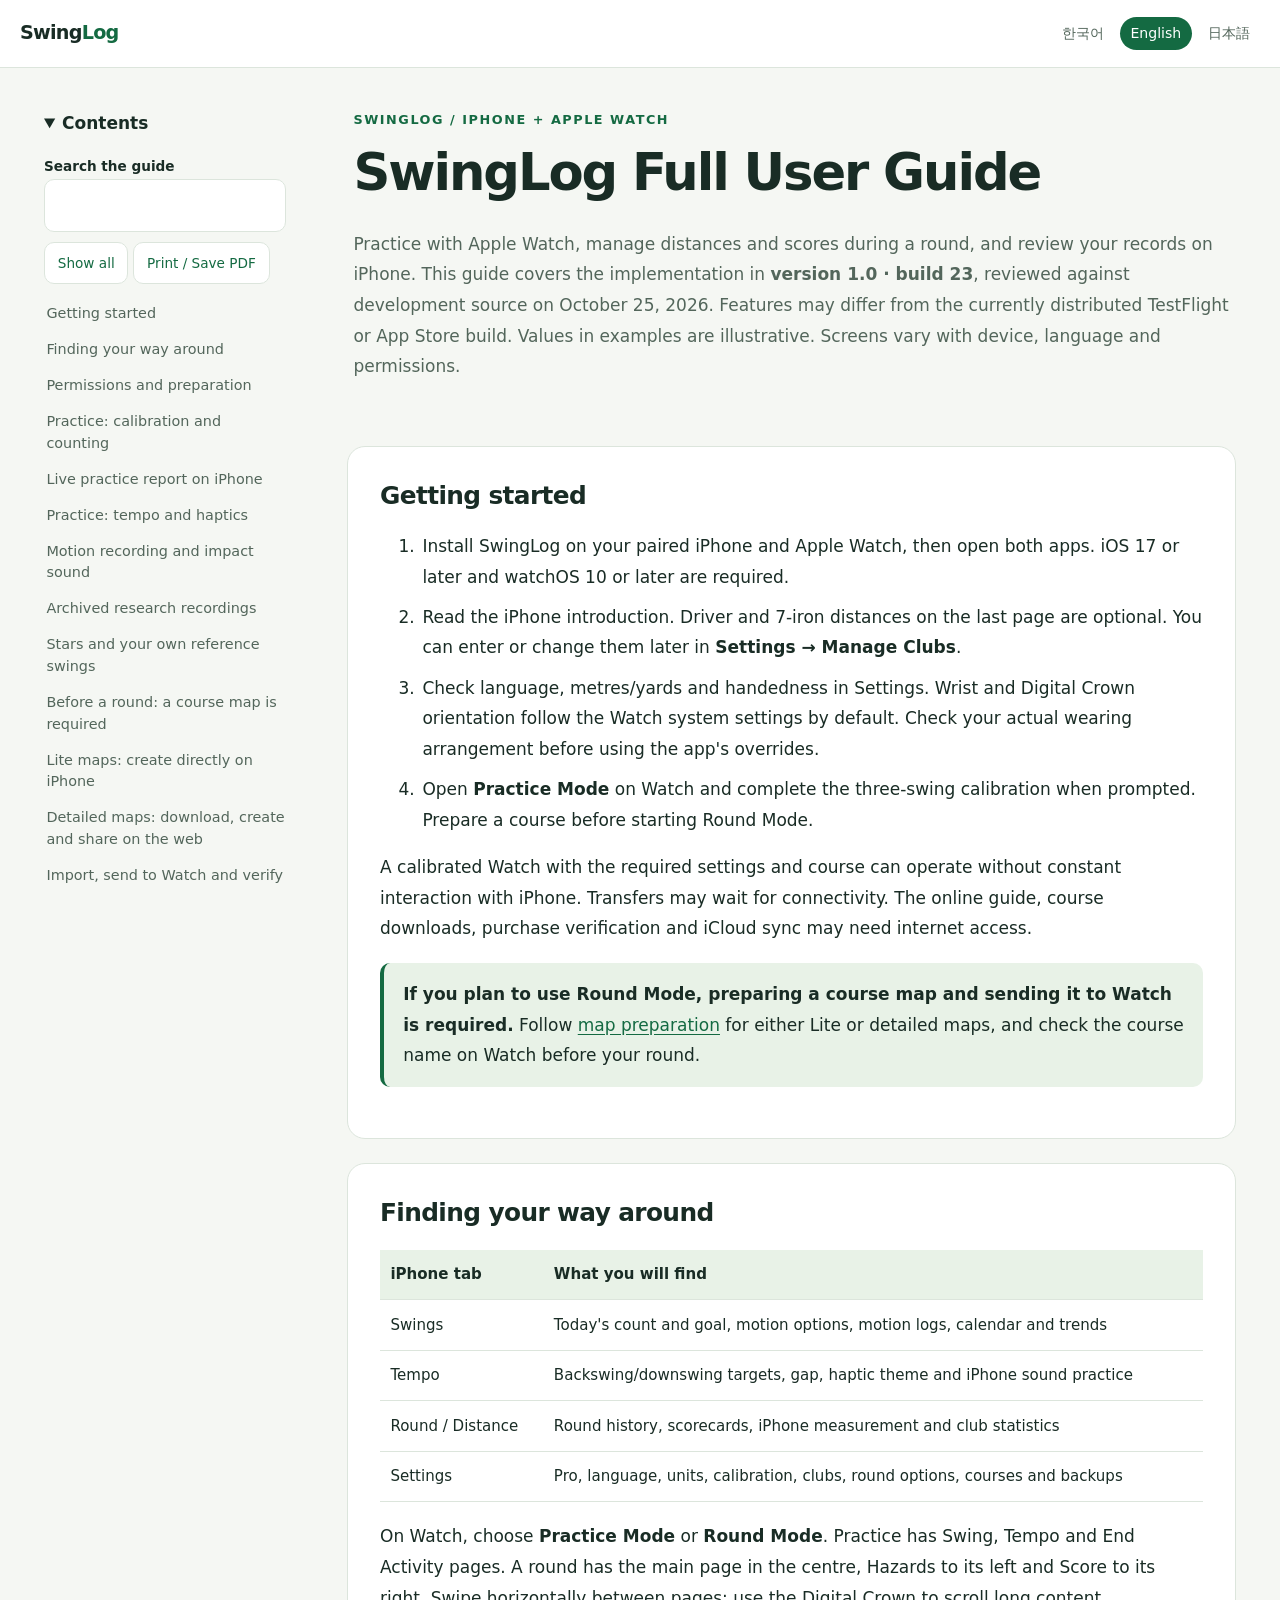
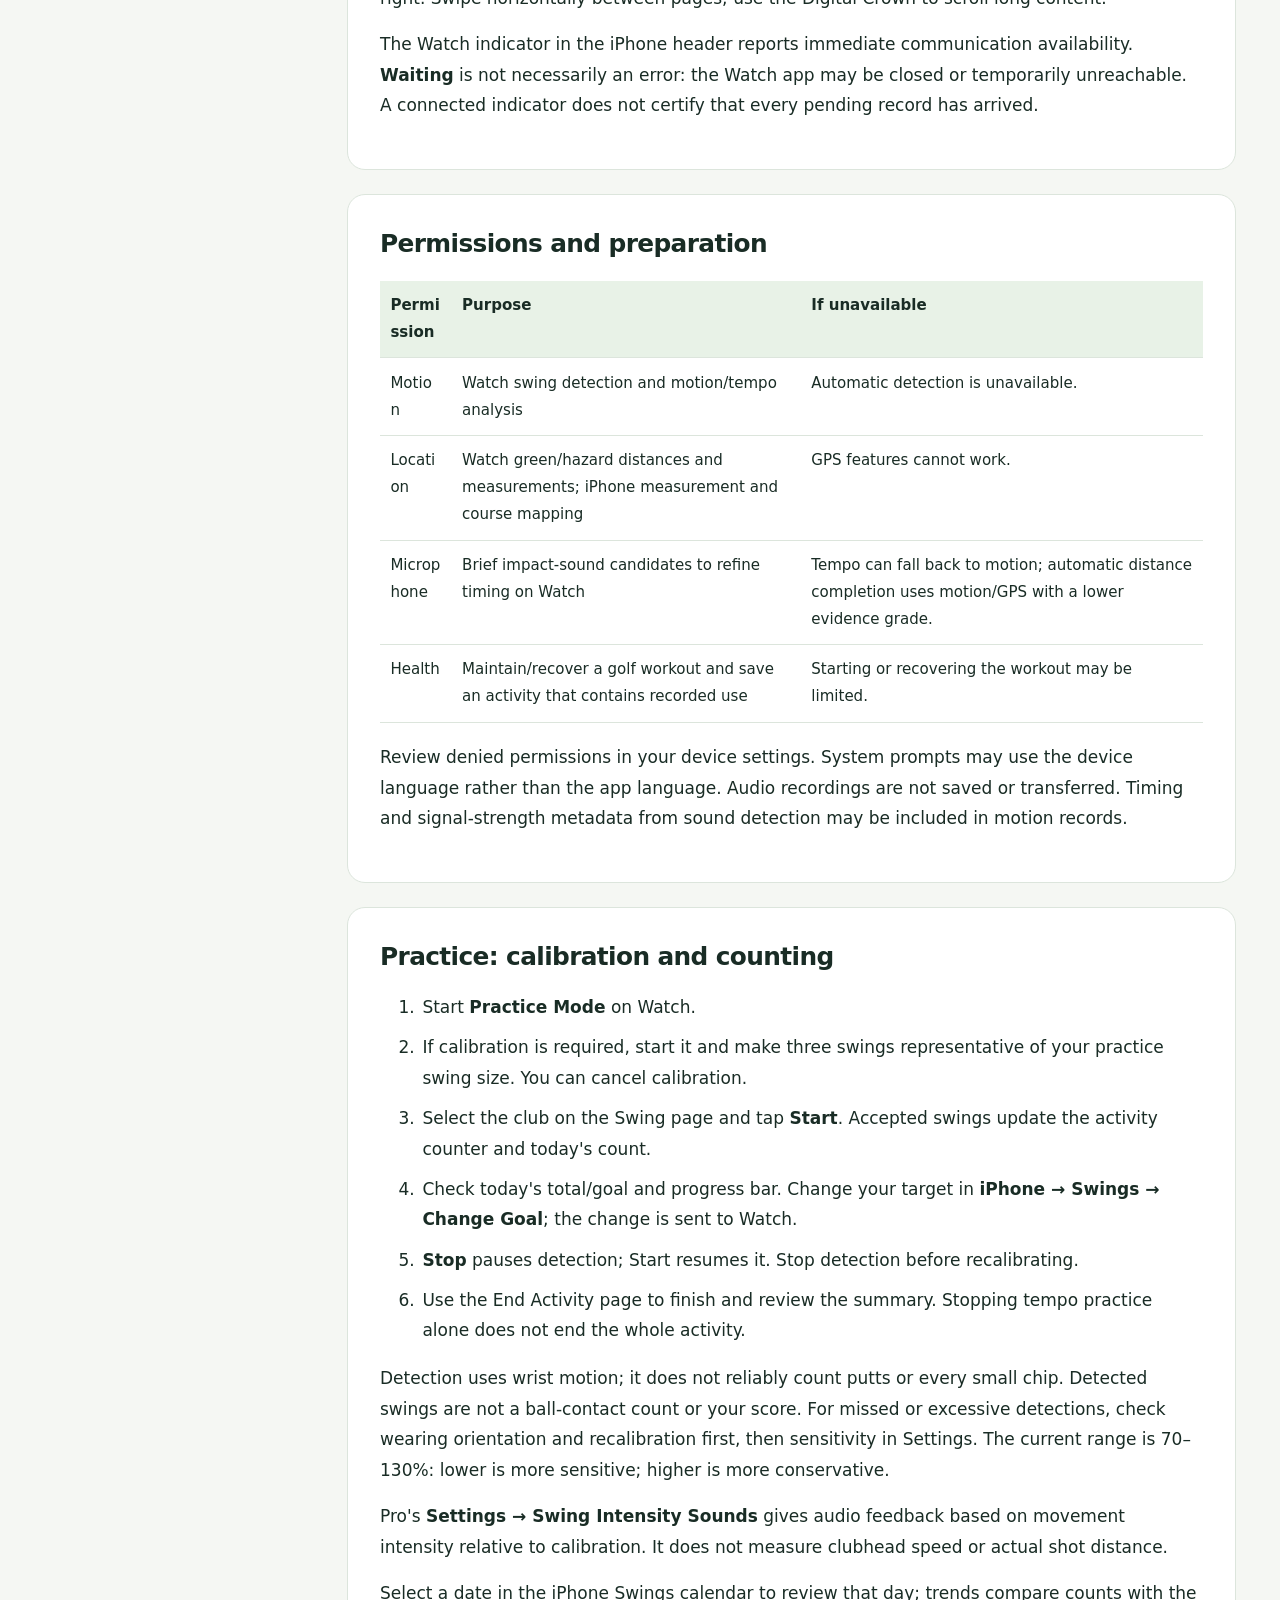
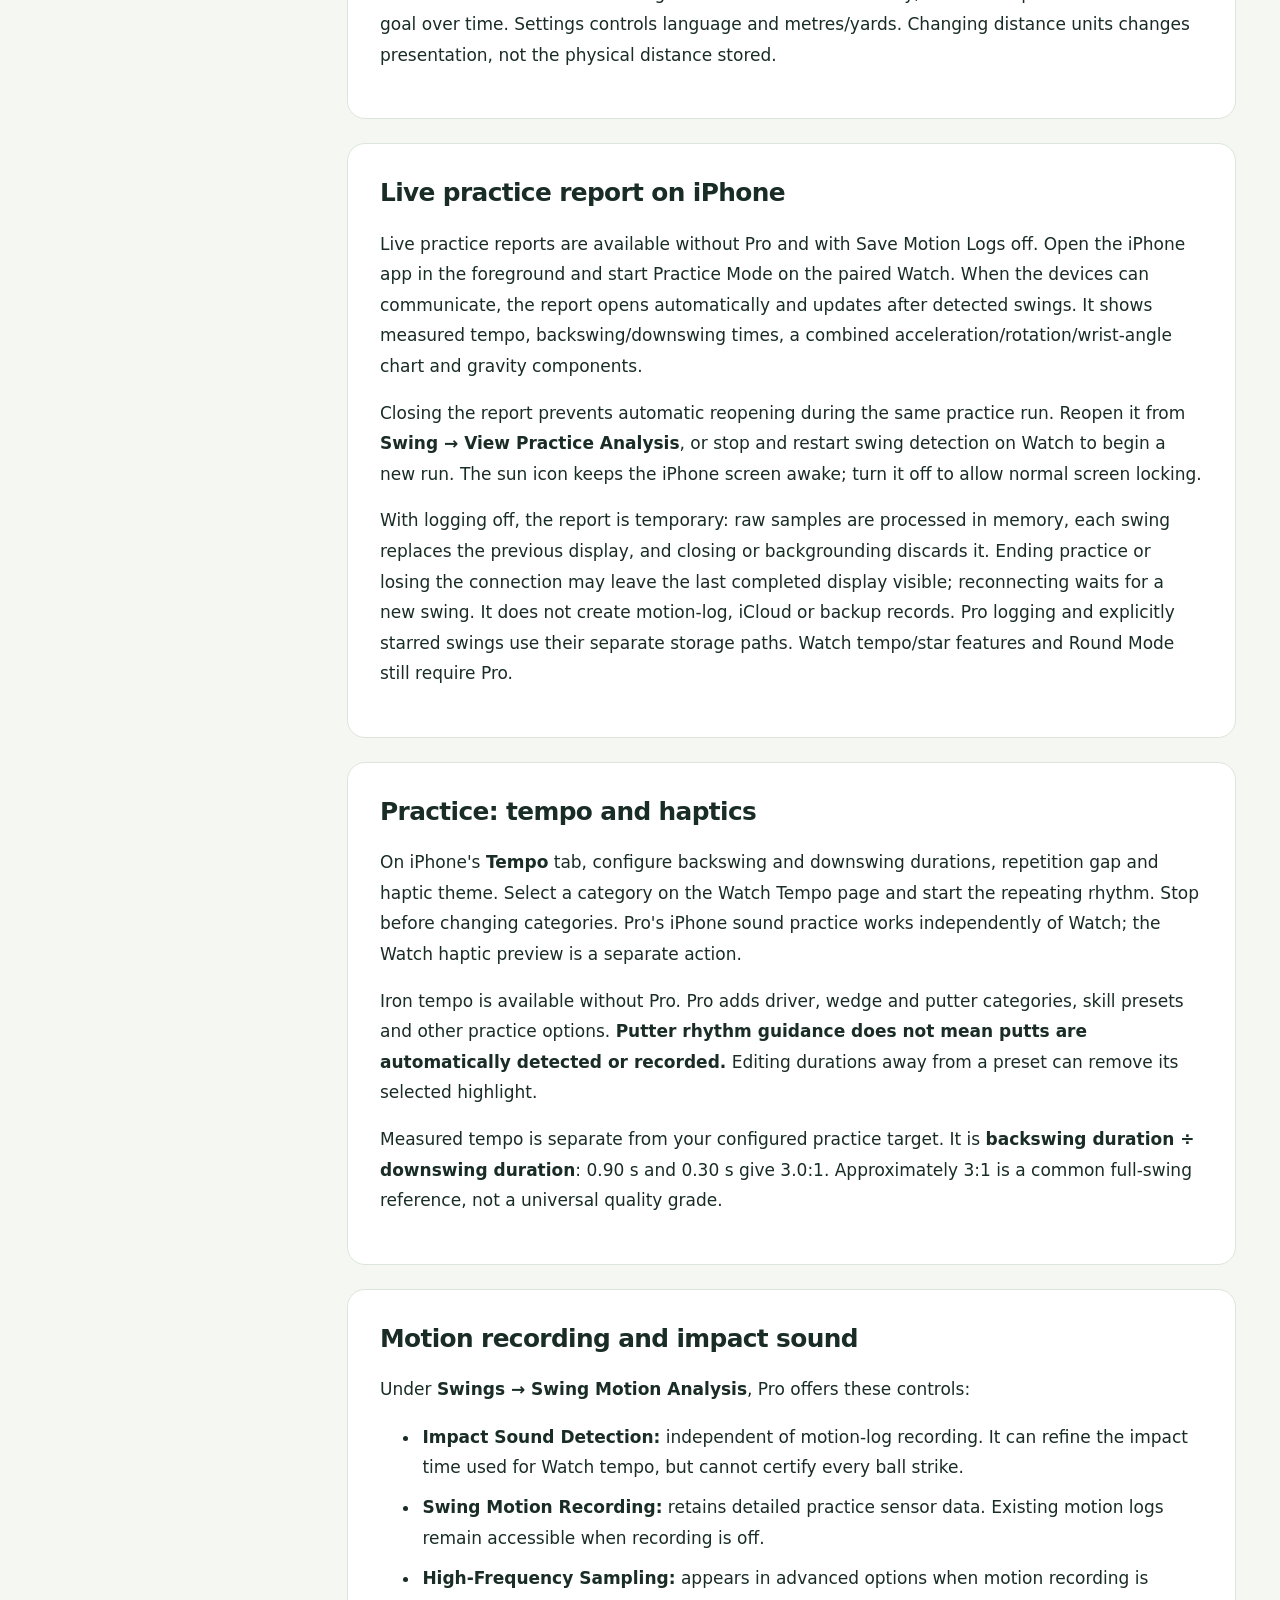
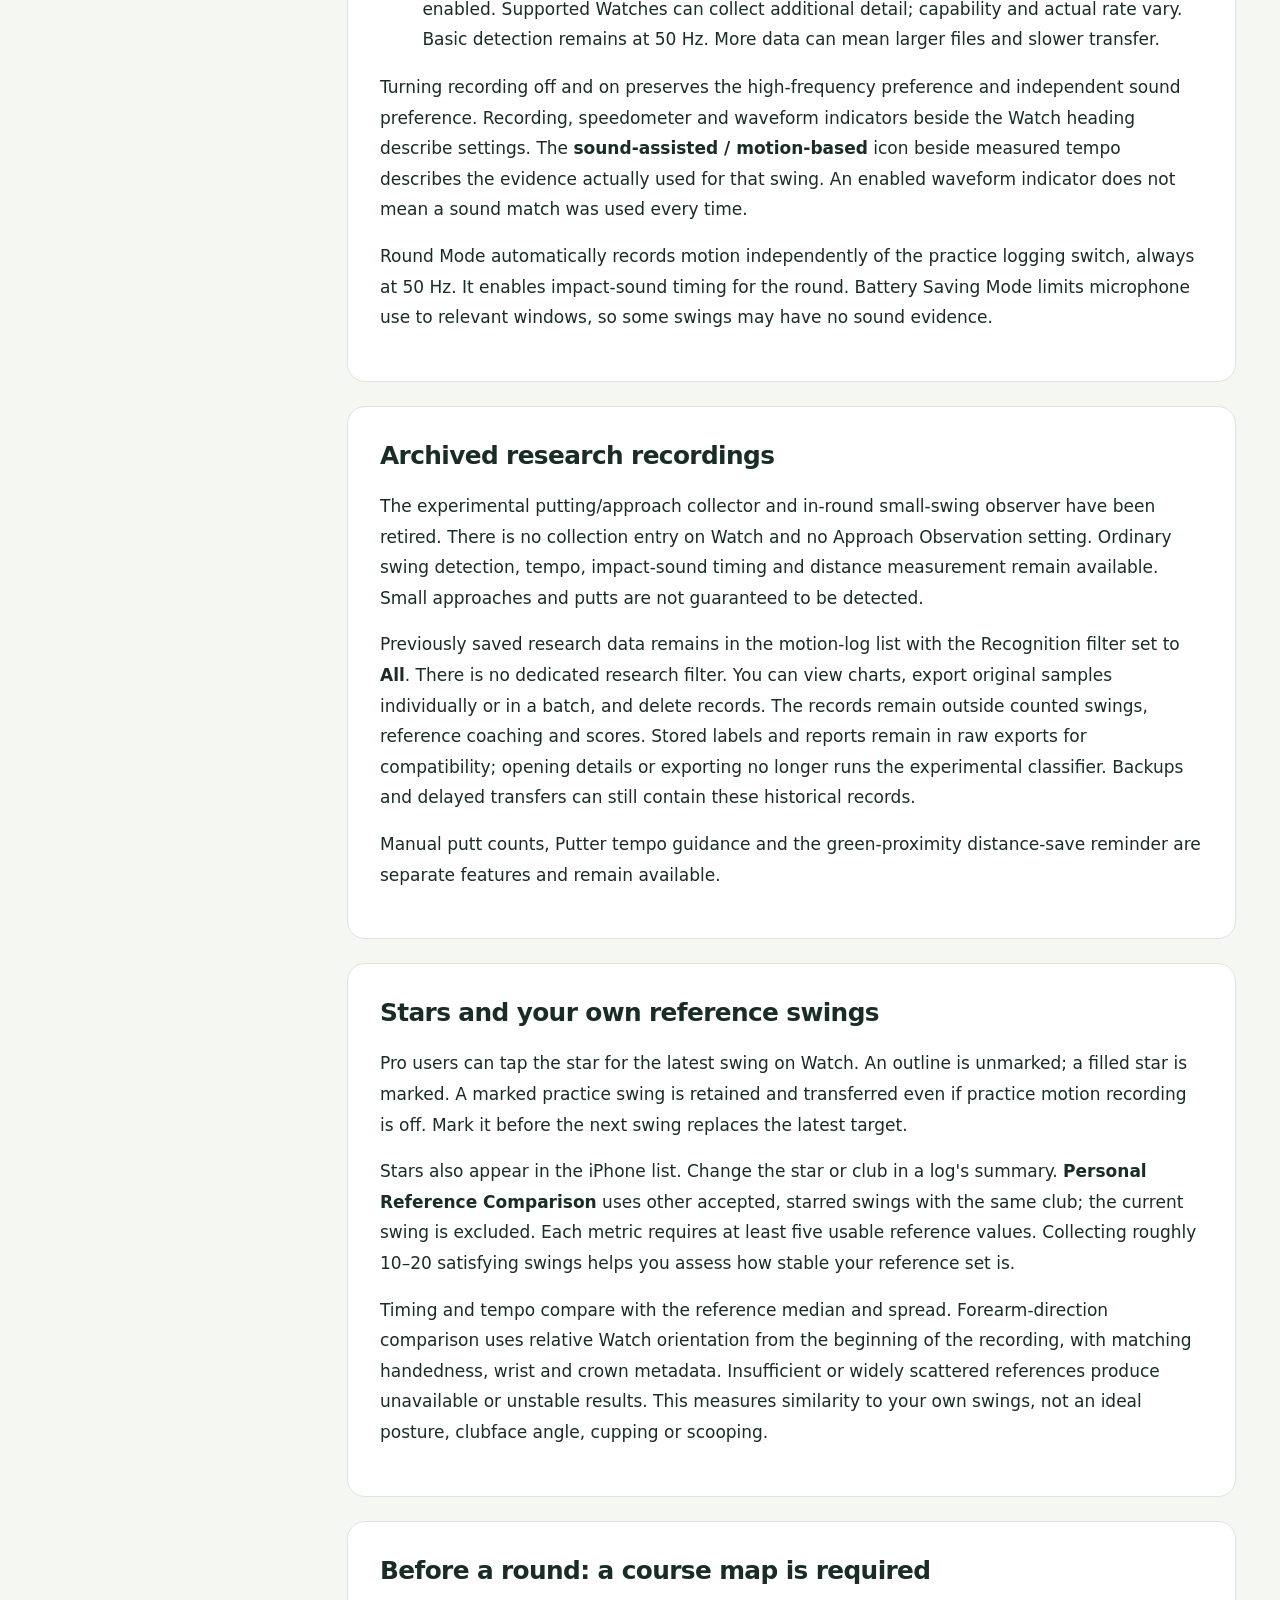
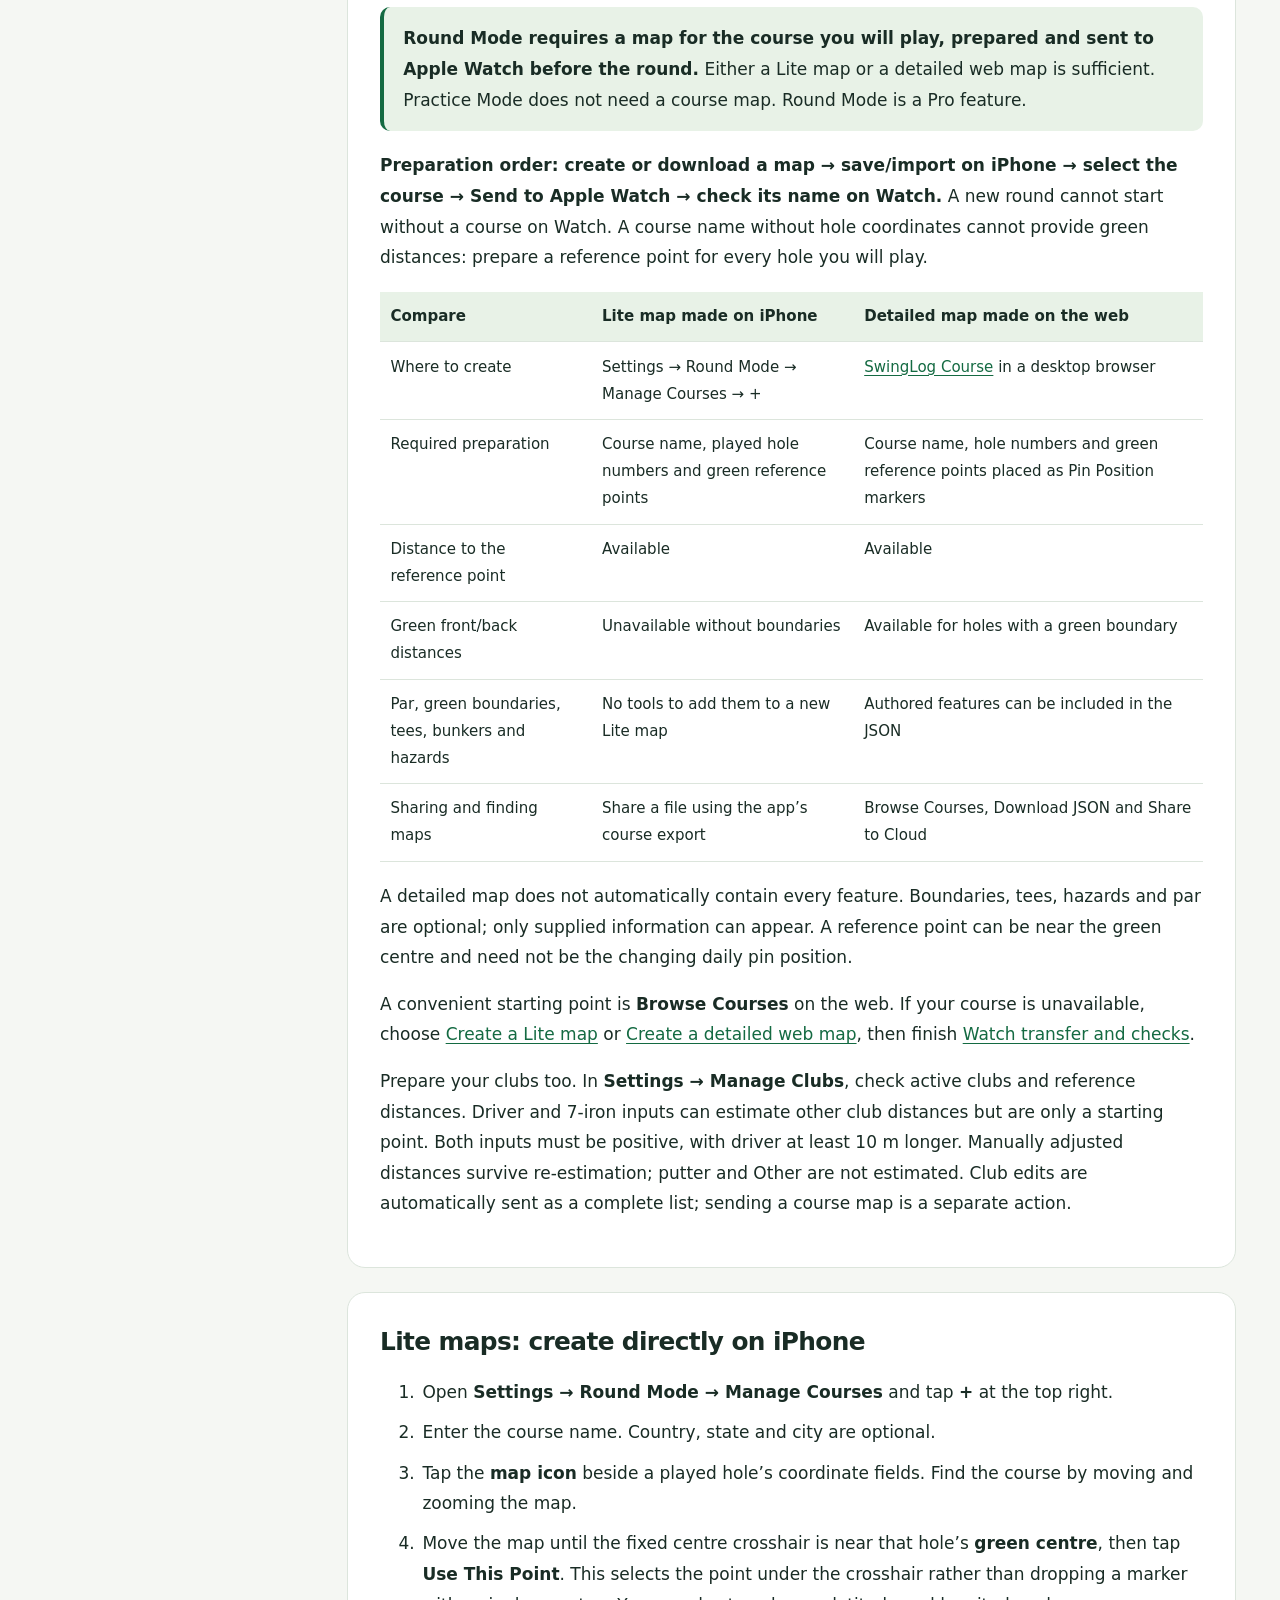
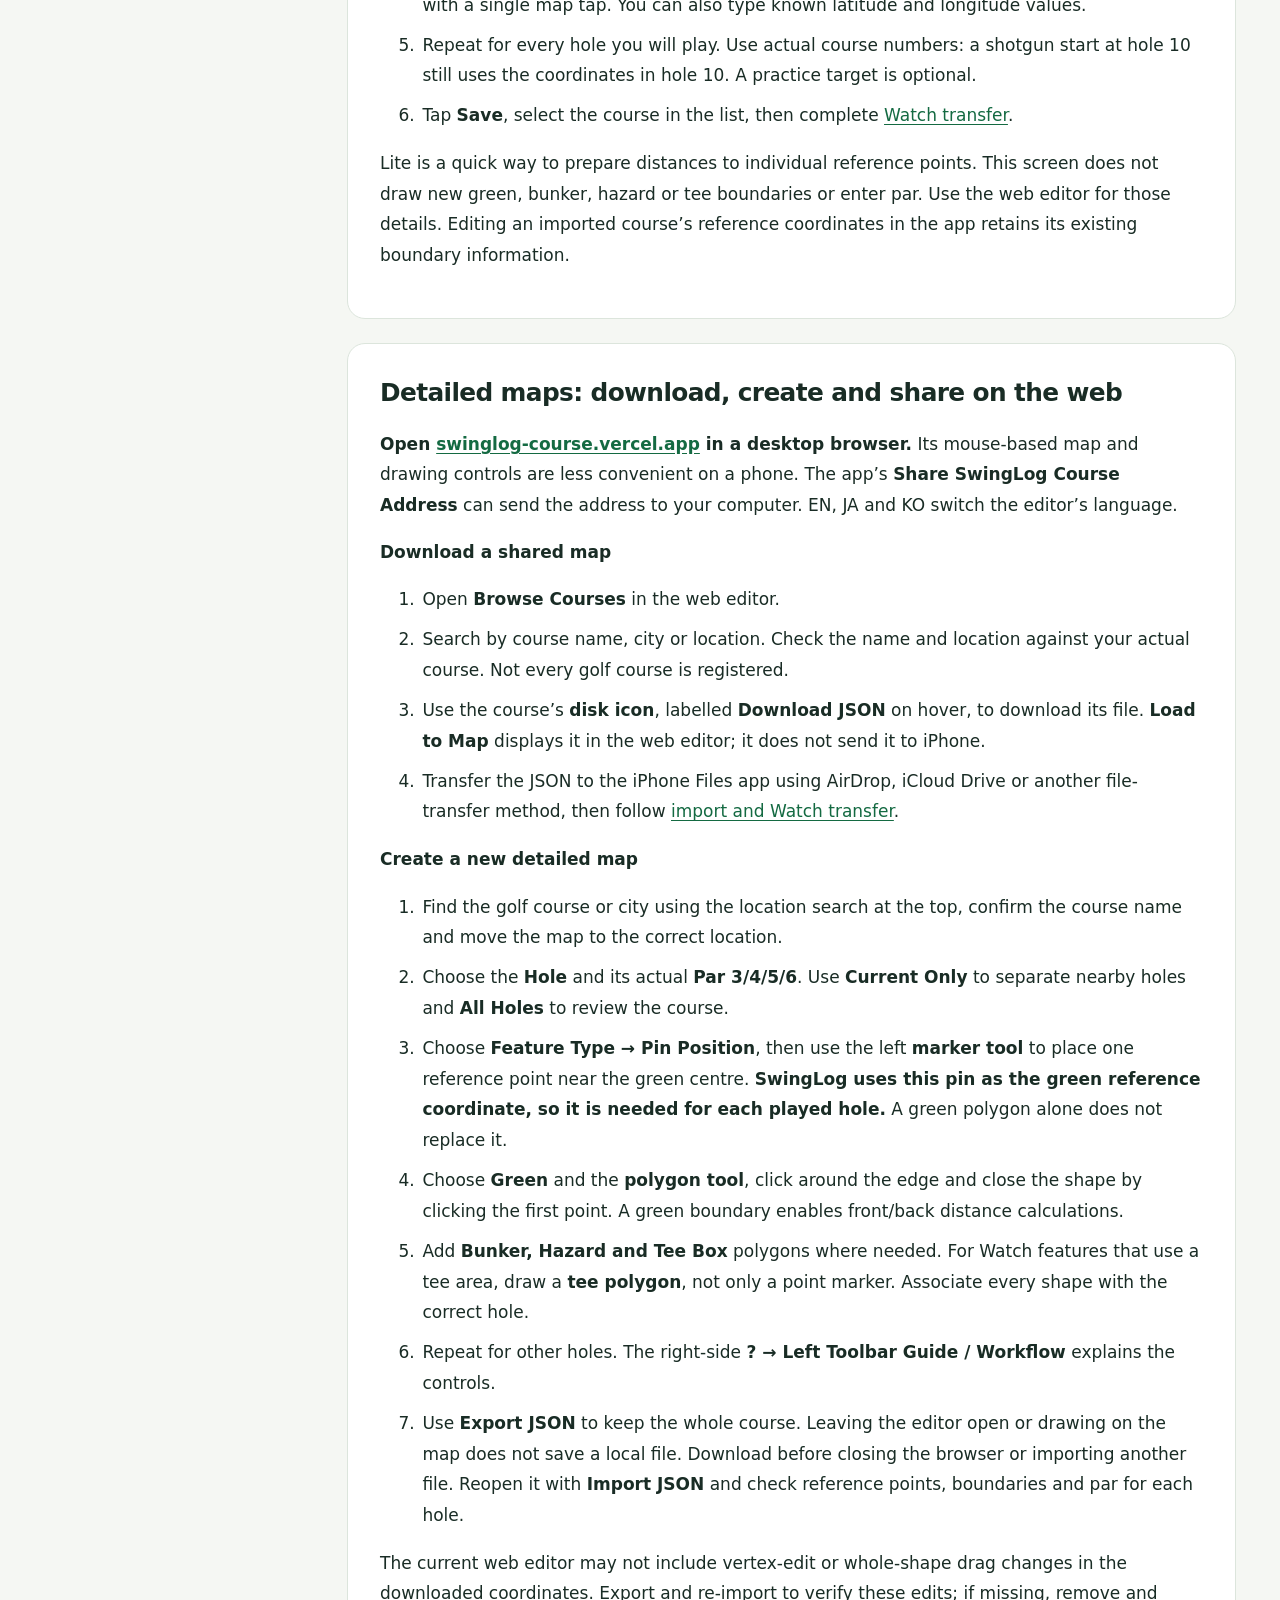
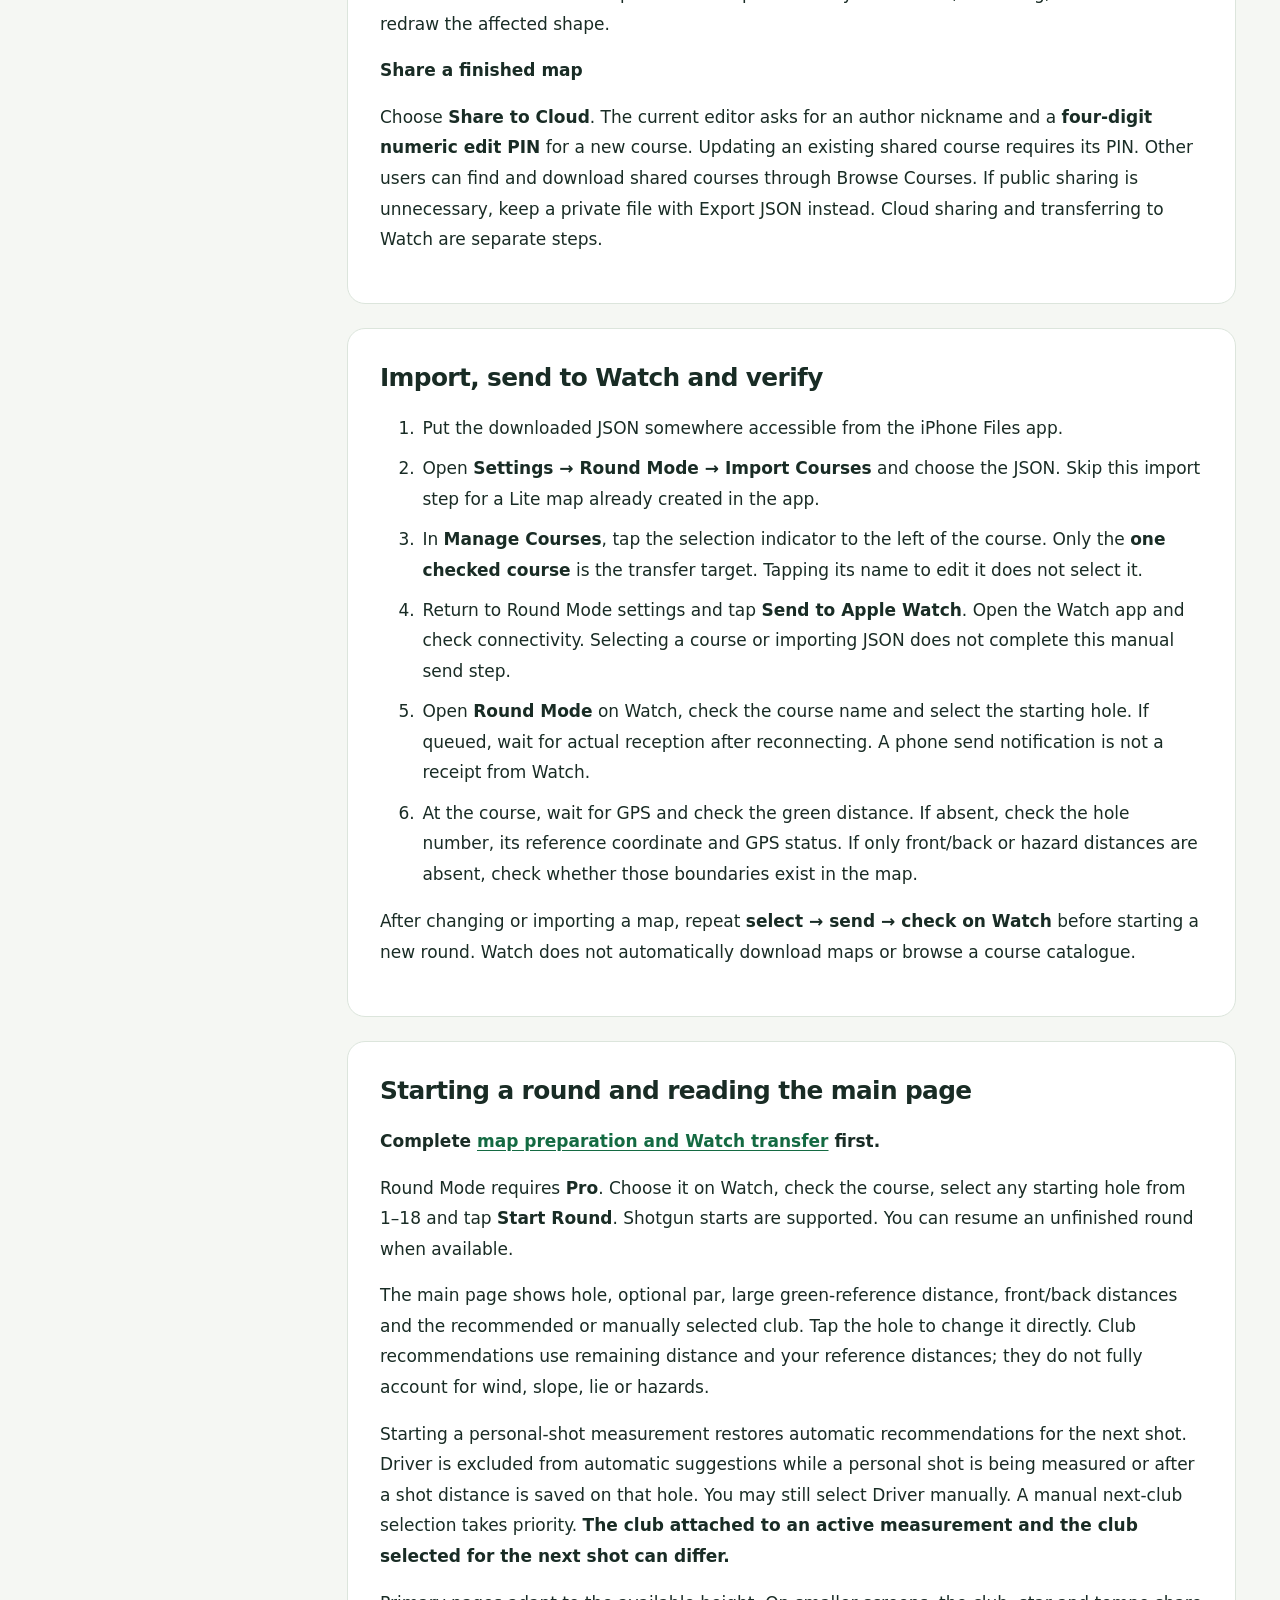
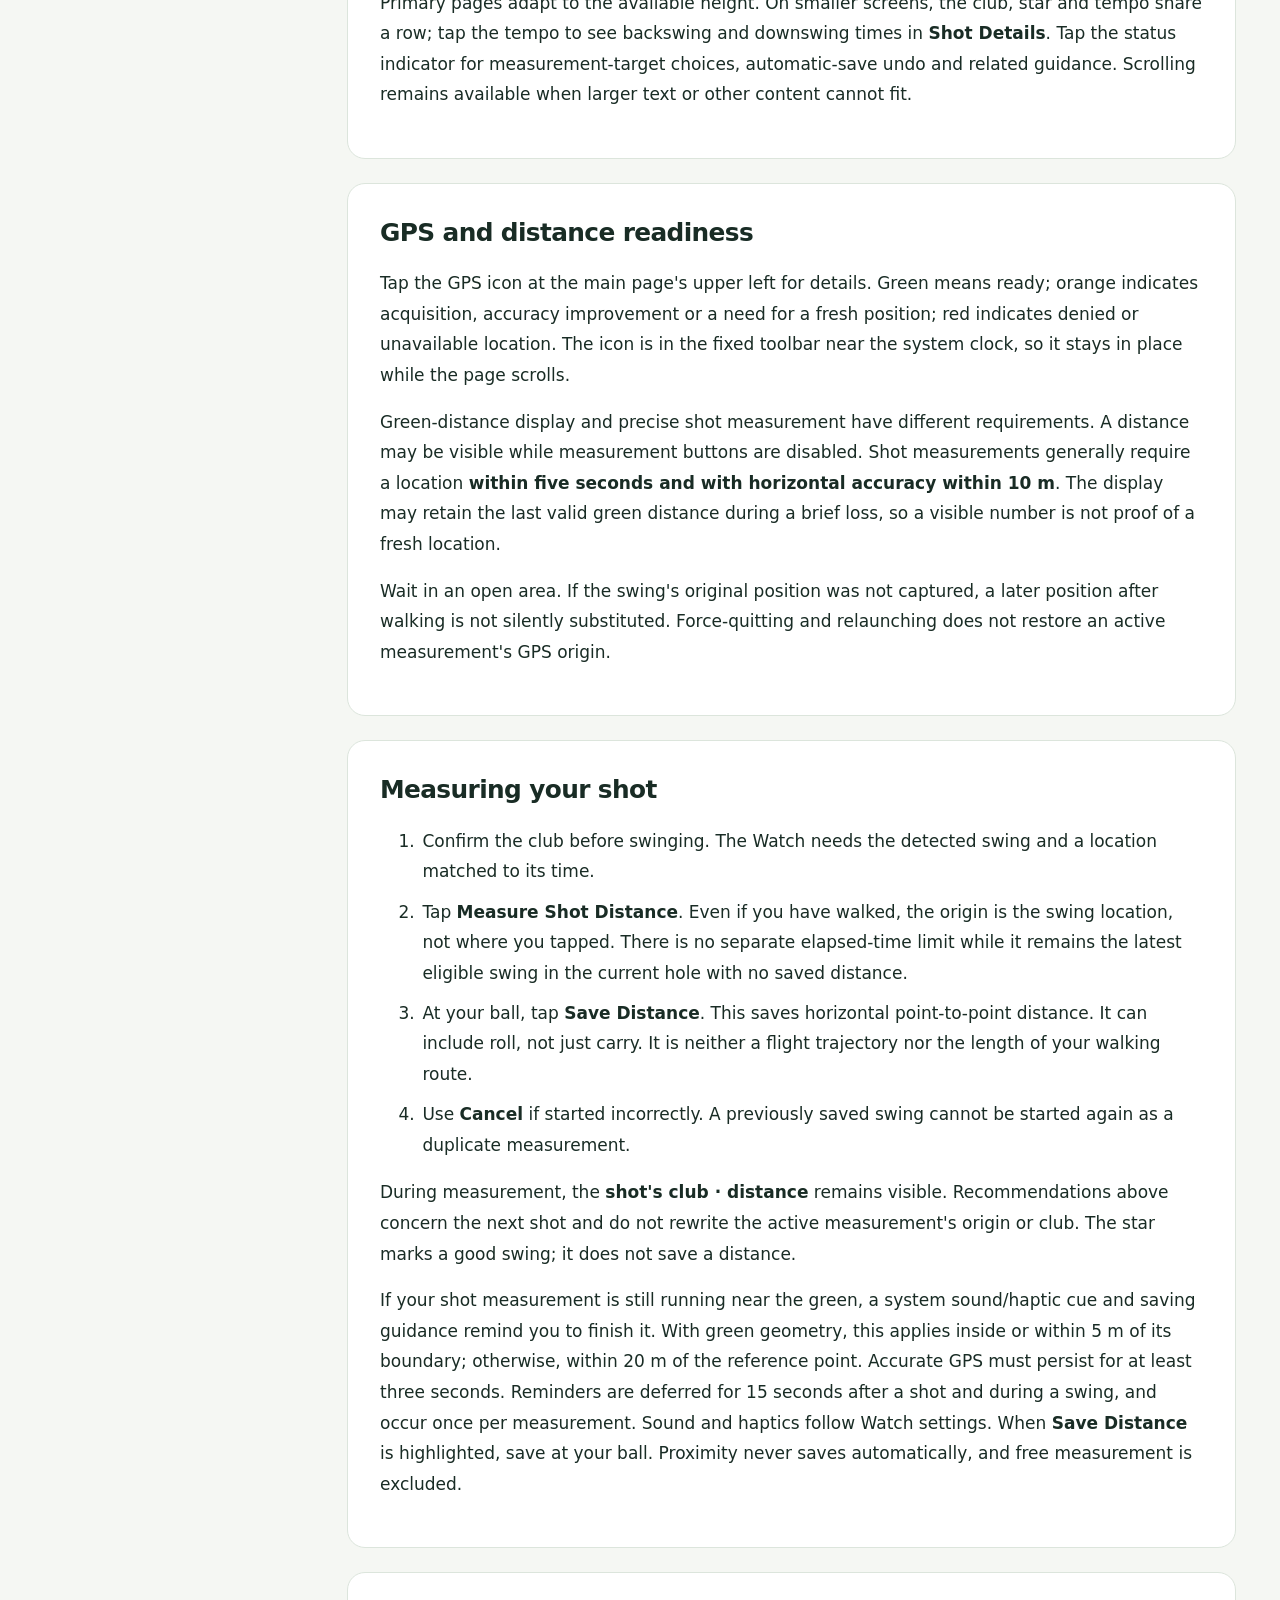
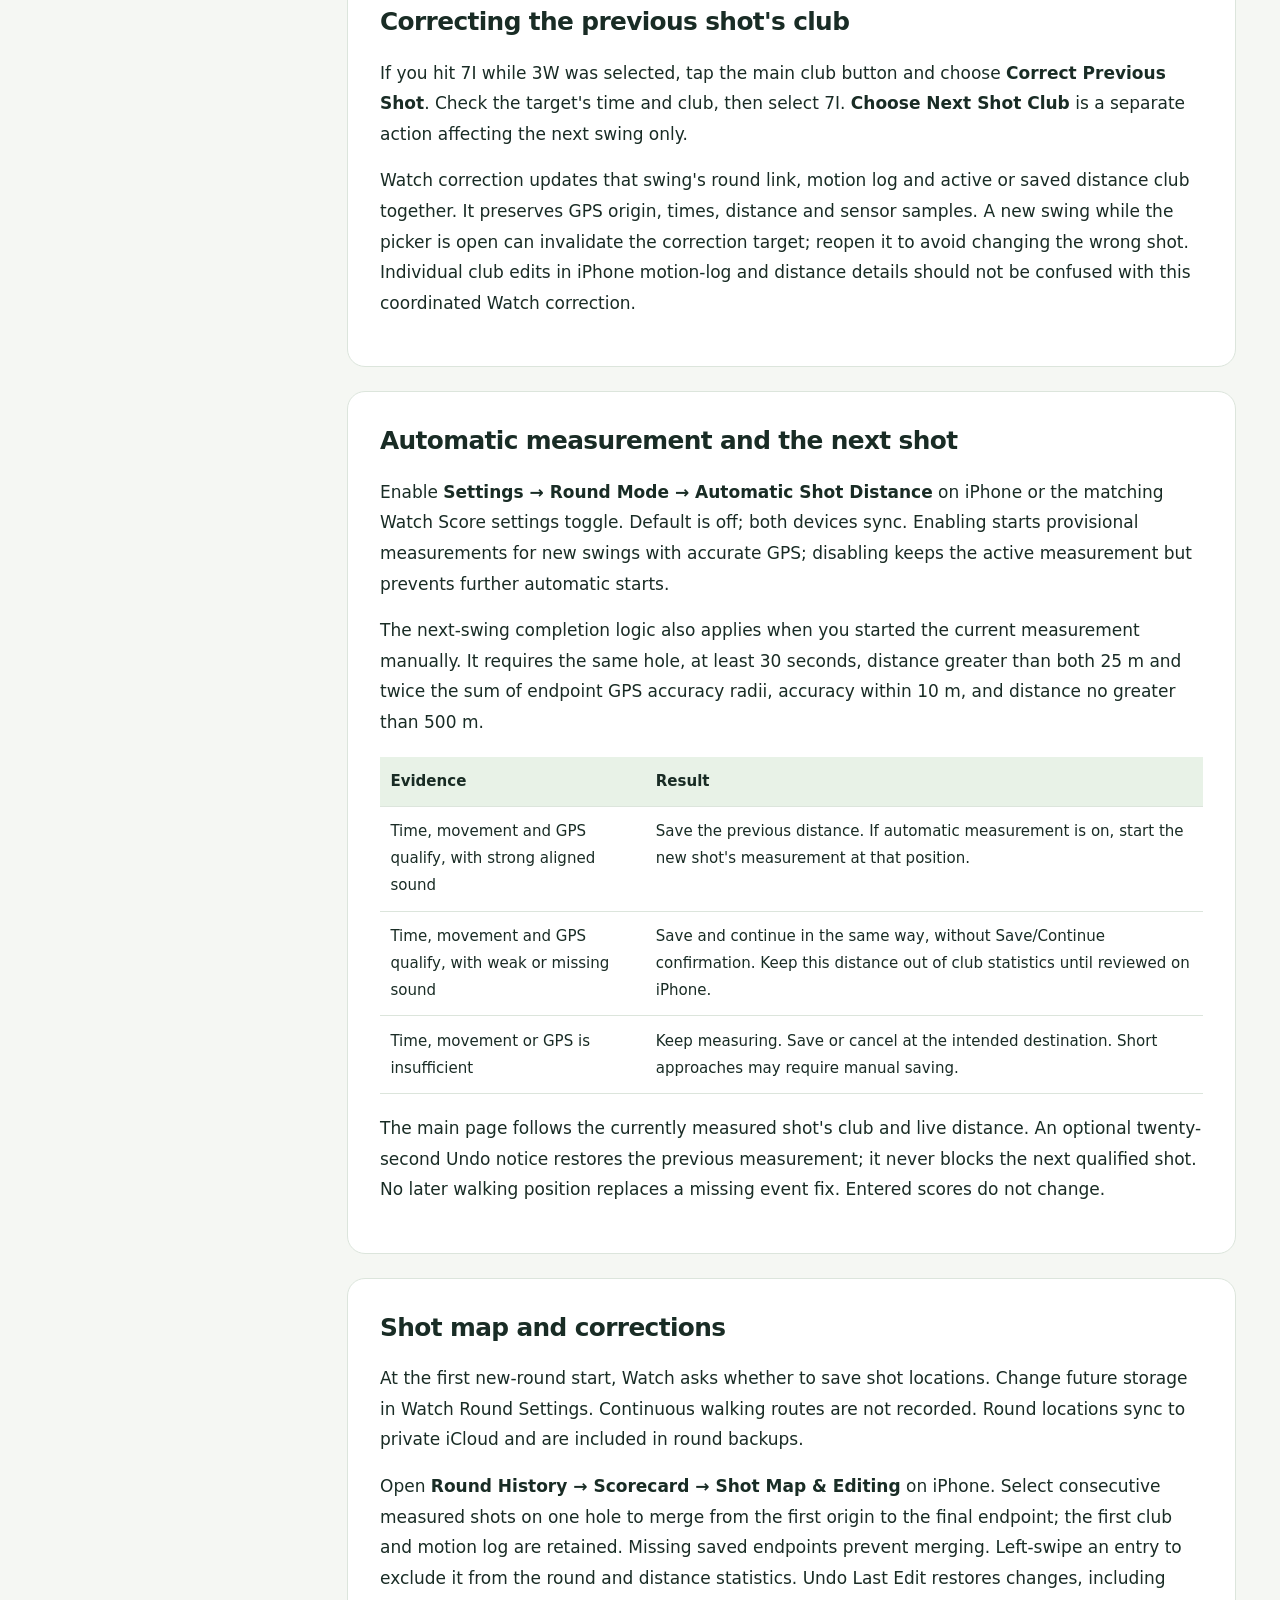
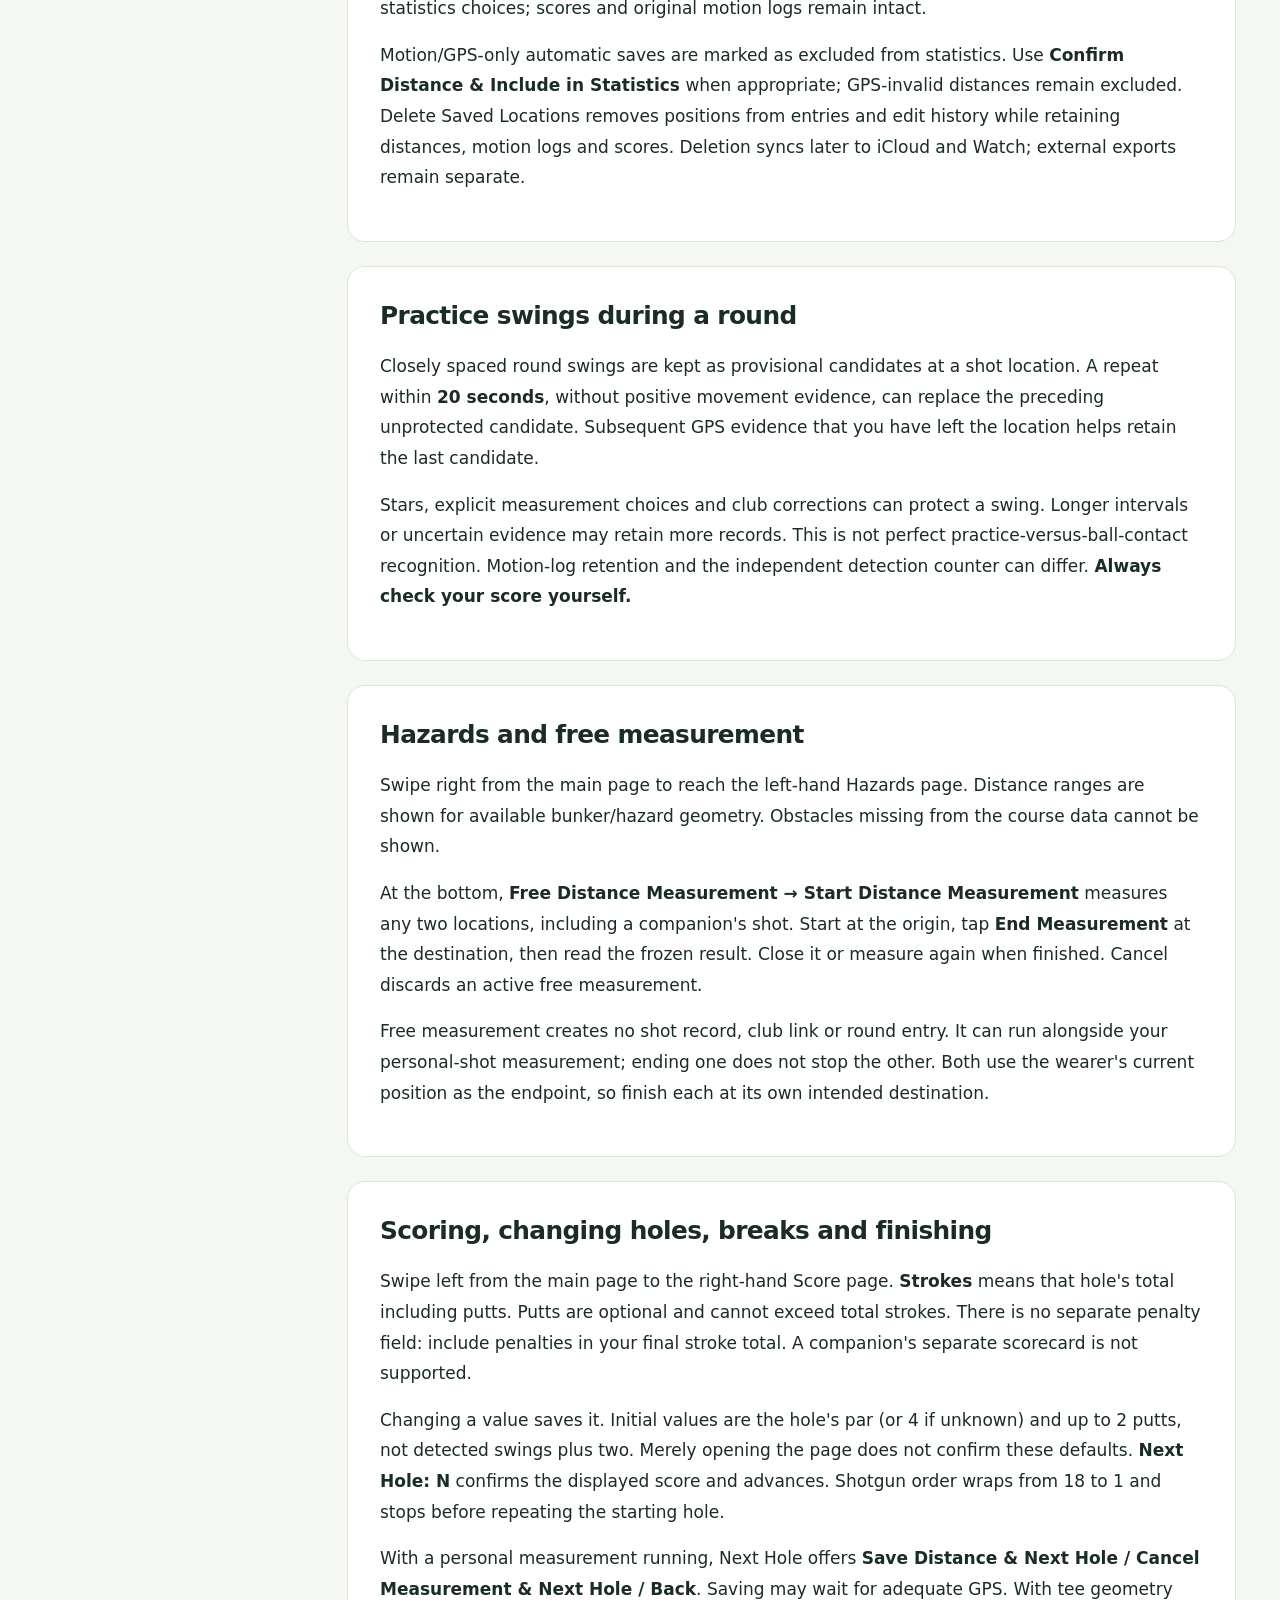
==== commit 56c044bf: "Document required course maps and setup workflows" ====
--- a/guide/en/index.html
+++ b/guide/en/index.html
@@ -1,14 +1,15 @@
 <!doctype html>
 <html lang="en"><head><meta charset="utf-8"><meta name="viewport" content="width=device-width,initial-scale=1"><meta name="description" content="SwingLog — Full User Guide · iPhone &amp; Apple Watch"><title>SwingLog Full User Guide</title><link rel="stylesheet" href="../assets/guide.css"><link rel="alternate" hreflang="ko" href="https://wowjam.github.io/swinglog-privacy/guide/ko/"><link rel="alternate" hreflang="en" href="https://wowjam.github.io/swinglog-privacy/guide/en/"><link rel="alternate" hreflang="ja" href="https://wowjam.github.io/swinglog-privacy/guide/ja/"><link rel="canonical" href="https://wowjam.github.io/swinglog-privacy/guide/en/"><script src="../assets/guide.js" defer></script></head>
 <body><a class="skip" href="#main">Skip to content</a><header><a class="brand" href="../">Swing<span>Log</span></a><nav class="languages" aria-label="Language"><a href="../ko/" lang="ko" hreflang="ko">한국어</a><a href="../en/" lang="en" hreflang="en" aria-current="page">English</a><a href="../ja/" lang="ja" hreflang="ja">日本語</a></nav></header>
-<div class="layout"><aside><details id="contents" open><summary>Contents</summary><div class="tools"><label for="search">Search the guide</label><input id="search" type="search" autocomplete="off"><button id="clear" type="button">Show all</button><button id="print" type="button">Print / Save PDF</button></div><nav aria-label="Contents"><ol><li><a href="#start">Getting started</a></li><li><a href="#navigation">Finding your way around</a></li><li><a href="#permissions">Permissions and preparation</a></li><li><a href="#practice">Practice: calibration and counting</a></li><li><a href="#live-practice">Live practice report on iPhone</a></li><li><a href="#tempo">Practice: tempo and haptics</a></li><li><a href="#capture">Motion recording and impact sound</a></li><li><a href="#approach-collection">Archived research recordings</a></li><li><a href="#reference">Stars and your own reference swings</a></li><li><a href="#round-preparation">Before a round: clubs and courses</a></li><li><a href="#round-start">Starting a round and reading the main page</a></li><li><a href="#gps">GPS and distance readiness</a></li><li><a href="#shot-distance">Measuring your shot</a></li><li><a href="#correct-club">Correcting the previous shot&#x27;s club</a></li><li><a href="#automatic-distance">Automatic measurement and the next shot</a></li><li><a href="#shot-map">Shot map and corrections</a></li><li><a href="#practice-swings">Practice swings during a round</a></li><li><a href="#hazards">Hazards and free measurement</a></li><li><a href="#score">Scoring, changing holes, breaks and finishing</a></li><li><a href="#battery">Battery saving</a></li><li><a href="#motion-logs">Motion-log list and details</a></li><li><a href="#charts">Charts and raw export</a></li><li><a href="#ai">Requesting AI analysis</a></li><li><a href="#history">Round and distance history on iPhone</a></li><li><a href="#phone-distance">Measuring with iPhone alone</a></li><li><a href="#data">Sync, backups and deletion</a></li><li><a href="#pro">Pro subscription</a></li><li><a href="#troubleshooting">Troubleshooting</a></li><li><a href="#about">Privacy and this guide</a></li></ol></nav></details></aside>
+<div class="layout"><aside><details id="contents" open><summary>Contents</summary><div class="tools"><label for="search">Search the guide</label><input id="search" type="search" autocomplete="off"><button id="clear" type="button">Show all</button><button id="print" type="button">Print / Save PDF</button></div><nav aria-label="Contents"><ol><li><a href="#start">Getting started</a></li><li><a href="#navigation">Finding your way around</a></li><li><a href="#permissions">Permissions and preparation</a></li><li><a href="#practice">Practice: calibration and counting</a></li><li><a href="#live-practice">Live practice report on iPhone</a></li><li><a href="#tempo">Practice: tempo and haptics</a></li><li><a href="#capture">Motion recording and impact sound</a></li><li><a href="#approach-collection">Archived research recordings</a></li><li><a href="#reference">Stars and your own reference swings</a></li><li><a href="#round-preparation">Before a round: a course map is required</a></li><li><a href="#course-lite">Lite maps: create directly on iPhone</a></li><li><a href="#course-editor">Detailed maps: download, create and share on the web</a></li><li><a href="#course-transfer">Import, send to Watch and verify</a></li><li><a href="#round-start">Starting a round and reading the main page</a></li><li><a href="#gps">GPS and distance readiness</a></li><li><a href="#shot-distance">Measuring your shot</a></li><li><a href="#correct-club">Correcting the previous shot&#x27;s club</a></li><li><a href="#automatic-distance">Automatic measurement and the next shot</a></li><li><a href="#shot-map">Shot map and corrections</a></li><li><a href="#practice-swings">Practice swings during a round</a></li><li><a href="#hazards">Hazards and free measurement</a></li><li><a href="#score">Scoring, changing holes, breaks and finishing</a></li><li><a href="#battery">Battery saving</a></li><li><a href="#motion-logs">Motion-log list and details</a></li><li><a href="#charts">Charts and raw export</a></li><li><a href="#ai">Requesting AI analysis</a></li><li><a href="#history">Round and distance history on iPhone</a></li><li><a href="#phone-distance">Measuring with iPhone alone</a></li><li><a href="#data">Sync, backups and deletion</a></li><li><a href="#pro">Pro subscription</a></li><li><a href="#troubleshooting">Troubleshooting</a></li><li><a href="#about">Privacy and this guide</a></li></ol></nav></details></aside>
 <main id="main"><div class="intro"><div class="eyebrow">SWINGLOG / IPHONE + APPLE WATCH</div><h1>SwingLog Full User Guide</h1><p>Practice with Apple Watch, manage distances and scores during a round, and review your records on iPhone. This guide covers the implementation in <strong>version 1.0 · build 23</strong>, reviewed against development source on October 25, 2026. Features may differ from the currently distributed TestFlight or App Store build. Values in examples are illustrative. Screens vary with device, language and permissions.</p></div><p id="empty" class="empty" role="status" hidden>No matching sections.</p><section id="start" aria-labelledby="h-start"><h2 id="h-start"><a href="#start">Getting started</a></h2><ol>
 <li>Install SwingLog on your paired iPhone and Apple Watch, then open both apps. iOS 17 or later and watchOS 10 or later are required.</li>
 <li>Read the iPhone introduction. Driver and 7-iron distances on the last page are optional. You can enter or change them later in <strong>Settings → Manage Clubs</strong>.</li>
 <li>Check language, metres/yards and handedness in Settings. Wrist and Digital Crown orientation follow the Watch system settings by default. Check your actual wearing arrangement before using the app&#x27;s overrides.</li>
 <li>Open <strong>Practice Mode</strong> on Watch and complete the three-swing calibration when prompted. Prepare a course before starting Round Mode.</li>
 </ol>
-<p>A calibrated Watch with the required settings and course can operate without constant interaction with iPhone. Transfers may wait for connectivity. The online guide, course downloads, purchase verification and iCloud sync may need internet access.</p></section><section id="navigation" aria-labelledby="h-navigation"><h2 id="h-navigation"><a href="#navigation">Finding your way around</a></h2><div class="table-wrap" tabindex="0"><table><thead><tr><th scope="col">iPhone tab</th><th scope="col">What you will find</th></tr></thead><tbody>
+<p>A calibrated Watch with the required settings and course can operate without constant interaction with iPhone. Transfers may wait for connectivity. The online guide, course downloads, purchase verification and iCloud sync may need internet access.</p>
+<div class="notice" role="note"><p><strong>If you plan to use Round Mode, preparing a course map and sending it to Watch is required.</strong> Follow <a href="#round-preparation">map preparation</a> for either Lite or detailed maps, and check the course name on Watch before your round.</p></div></section><section id="navigation" aria-labelledby="h-navigation"><h2 id="h-navigation"><a href="#navigation">Finding your way around</a></h2><div class="table-wrap" tabindex="0"><table><thead><tr><th scope="col">iPhone tab</th><th scope="col">What you will find</th></tr></thead><tbody>
 <tr><td>Swings</td><td>Today&#x27;s count and goal, motion options, motion logs, calendar and trends</td></tr>
 <tr><td>Tempo</td><td>Backswing/downswing targets, gap, haptic theme and iPhone sound practice</td></tr>
 <tr><td>Round / Distance</td><td>Round history, scorecards, iPhone measurement and club statistics</td></tr>
@@ -46,14 +47,56 @@
 <p>Previously saved research data remains in the motion-log list with the Recognition filter set to <strong>All</strong>. There is no dedicated research filter. You can view charts, export original samples individually or in a batch, and delete records. The records remain outside counted swings, reference coaching and scores. Stored labels and reports remain in raw exports for compatibility; opening details or exporting no longer runs the experimental classifier. Backups and delayed transfers can still contain these historical records.</p>
 <p>Manual putt counts, Putter tempo guidance and the green-proximity distance-save reminder are separate features and remain available.</p></section><section id="reference" aria-labelledby="h-reference"><h2 id="h-reference"><a href="#reference">Stars and your own reference swings</a></h2><p>Pro users can tap the star for the latest swing on Watch. An outline is unmarked; a filled star is marked. A marked practice swing is retained and transferred even if practice motion recording is off. Mark it before the next swing replaces the latest target.</p>
 <p>Stars also appear in the iPhone list. Change the star or club in a log&#x27;s summary. <strong>Personal Reference Comparison</strong> uses other accepted, starred swings with the same club; the current swing is excluded. Each metric requires at least five usable reference values. Collecting roughly 10–20 satisfying swings helps you assess how stable your reference set is.</p>
-<p>Timing and tempo compare with the reference median and spread. Forearm-direction comparison uses relative Watch orientation from the beginning of the recording, with matching handedness, wrist and crown metadata. Insufficient or widely scattered references produce unavailable or unstable results. This measures similarity to your own swings, not an ideal posture, clubface angle, cupping or scooping.</p></section><section id="round-preparation" aria-labelledby="h-round-preparation"><h2 id="h-round-preparation"><a href="#round-preparation">Before a round: clubs and courses</a></h2><ol>
-<li>In <strong>Settings → Manage Clubs</strong>, show the clubs you use and check their names and reference distances. Tap a club to edit it.</li>
-<li>Enter driver and 7-iron distances to estimate other default clubs. Both must be positive, and driver must be at least 10 m longer. Estimates are starting points. Manually edited distances for other clubs survive later re-estimation. Putter and Other are not estimated this way.</li>
-<li>Club changes are collected into a complete-list transfer. Check its status or request sync at the bottom. Default clubs can be hidden; Pro also supports custom clubs and reordering.</li>
-<li>In <strong>Settings → Round Mode → Manage Courses</strong>, select one course, then use <strong>Send to Apple Watch</strong>. Confirm its name on Watch before playing. The Watch uses the one transferred course.</li>
+<p>Timing and tempo compare with the reference median and spread. Forearm-direction comparison uses relative Watch orientation from the beginning of the recording, with matching handedness, wrist and crown metadata. Insufficient or widely scattered references produce unavailable or unstable results. This measures similarity to your own swings, not an ideal posture, clubface angle, cupping or scooping.</p></section><section id="round-preparation" aria-labelledby="h-round-preparation"><h2 id="h-round-preparation"><a href="#round-preparation">Before a round: a course map is required</a></h2><div class="notice" role="note"><p><strong>Round Mode requires a map for the course you will play, prepared and sent to Apple Watch before the round.</strong> Either a Lite map or a detailed web map is sufficient. Practice Mode does not need a course map. Round Mode is a Pro feature.</p></div>
+<p><strong>Preparation order: create or download a map → save/import on iPhone → select the course → Send to Apple Watch → check its name on Watch.</strong> A new round cannot start without a course on Watch. A course name without hole coordinates cannot provide green distances: prepare a reference point for every hole you will play.</p>
+<div class="table-wrap" tabindex="0"><table><thead><tr><th scope="col">Compare</th><th scope="col">Lite map made on iPhone</th><th scope="col">Detailed map made on the web</th></tr></thead><tbody>
+<tr><td>Where to create</td><td>Settings → Round Mode → Manage Courses → +</td><td><a href="https://swinglog-course.vercel.app/">SwingLog Course</a> in a desktop browser</td></tr>
+<tr><td>Required preparation</td><td>Course name, played hole numbers and green reference points</td><td>Course name, hole numbers and green reference points placed as Pin Position markers</td></tr>
+<tr><td>Distance to the reference point</td><td>Available</td><td>Available</td></tr>
+<tr><td>Green front/back distances</td><td>Unavailable without boundaries</td><td>Available for holes with a green boundary</td></tr>
+<tr><td>Par, green boundaries, tees, bunkers and hazards</td><td>No tools to add them to a new Lite map</td><td>Authored features can be included in the JSON</td></tr>
+<tr><td>Sharing and finding maps</td><td>Share a file using the app’s course export</td><td>Browse Courses, Download JSON and Share to Cloud</td></tr>
+</tbody></table></div>
+<p>A detailed map does not automatically contain every feature. Boundaries, tees, hazards and par are optional; only supplied information can appear. A reference point can be near the green centre and need not be the changing daily pin position.</p>
+<p>A convenient starting point is <strong>Browse Courses</strong> on the web. If your course is unavailable, choose <a href="#course-lite">Create a Lite map</a> or <a href="#course-editor">Create a detailed web map</a>, then finish <a href="#course-transfer">Watch transfer and checks</a>.</p>
+<p>Prepare your clubs too. In <strong>Settings → Manage Clubs</strong>, check active clubs and reference distances. Driver and 7-iron inputs can estimate other club distances but are only a starting point. Both inputs must be positive, with driver at least 10 m longer. Manually adjusted distances survive re-estimation; putter and Other are not estimated. Club edits are automatically sent as a complete list; sending a course map is a separate action.</p></section><section id="course-lite" aria-labelledby="h-course-lite"><h2 id="h-course-lite"><a href="#course-lite">Lite maps: create directly on iPhone</a></h2><ol>
+<li>Open <strong>Settings → Round Mode → Manage Courses</strong> and tap <strong>+</strong> at the top right.</li>
+<li>Enter the course name. Country, state and city are optional.</li>
+<li>Tap the <strong>map icon</strong> beside a played hole’s coordinate fields. Find the course by moving and zooming the map.</li>
+<li>Move the map until the fixed centre crosshair is near that hole’s <strong>green centre</strong>, then tap <strong>Use This Point</strong>. This selects the point under the crosshair rather than dropping a marker with a single map tap. You can also type known latitude and longitude values.</li>
+<li>Repeat for every hole you will play. Use actual course numbers: a shotgun start at hole 10 still uses the coordinates in hole 10. A practice target is optional.</li>
+<li>Tap <strong>Save</strong>, select the course in the list, then complete <a href="#course-transfer">Watch transfer</a>.</li>
 </ol>
-<p>The in-app <strong>+</strong> creates a Lite course with reference coordinates. For richer courses with green boundaries, tee areas, hazards and par, download, create or share data at <a href="https://swinglog-course.vercel.app">SwingLog Course</a>. Use a <strong>desktop browser</strong> for editing. Import the downloaded JSON through the course import action in Round Mode settings.</p>
-<p>Hole number and green reference coordinate are the basic data. Boundaries, hazards, tee areas and par are optional. Missing information may not appear. The large green distance is to the saved reference point, which may not be the day&#x27;s actual pin position.</p></section><section id="round-start" aria-labelledby="h-round-start"><h2 id="h-round-start"><a href="#round-start">Starting a round and reading the main page</a></h2><p>Round Mode requires <strong>Pro</strong>. Choose it on Watch, check the course, select any starting hole from 1–18 and tap <strong>Start Round</strong>. Shotgun starts are supported. You can resume an unfinished round when available.</p>
+<p>Lite is a quick way to prepare distances to individual reference points. This screen does not draw new green, bunker, hazard or tee boundaries or enter par. Use the web editor for those details. Editing an imported course’s reference coordinates in the app retains its existing boundary information.</p></section><section id="course-editor" aria-labelledby="h-course-editor"><h2 id="h-course-editor"><a href="#course-editor">Detailed maps: download, create and share on the web</a></h2><p><strong>Open <a href="https://swinglog-course.vercel.app/">swinglog-course.vercel.app</a> in a desktop browser.</strong> Its mouse-based map and drawing controls are less convenient on a phone. The app’s <strong>Share SwingLog Course Address</strong> can send the address to your computer. EN, JA and KO switch the editor’s language.</p>
+<p><strong>Download a shared map</strong></p>
+<ol>
+<li>Open <strong>Browse Courses</strong> in the web editor.</li>
+<li>Search by course name, city or location. Check the name and location against your actual course. Not every golf course is registered.</li>
+<li>Use the course’s <strong>disk icon</strong>, labelled <strong>Download JSON</strong> on hover, to download its file. <strong>Load to Map</strong> displays it in the web editor; it does not send it to iPhone.</li>
+<li>Transfer the JSON to the iPhone Files app using AirDrop, iCloud Drive or another file-transfer method, then follow <a href="#course-transfer">import and Watch transfer</a>.</li>
+</ol>
+<p><strong>Create a new detailed map</strong></p>
+<ol>
+<li>Find the golf course or city using the location search at the top, confirm the course name and move the map to the correct location.</li>
+<li>Choose the <strong>Hole</strong> and its actual <strong>Par 3/4/5/6</strong>. Use <strong>Current Only</strong> to separate nearby holes and <strong>All Holes</strong> to review the course.</li>
+<li>Choose <strong>Feature Type → Pin Position</strong>, then use the left <strong>marker tool</strong> to place one reference point near the green centre. <strong>SwingLog uses this pin as the green reference coordinate, so it is needed for each played hole.</strong> A green polygon alone does not replace it.</li>
+<li>Choose <strong>Green</strong> and the <strong>polygon tool</strong>, click around the edge and close the shape by clicking the first point. A green boundary enables front/back distance calculations.</li>
+<li>Add <strong>Bunker, Hazard and Tee Box</strong> polygons where needed. For Watch features that use a tee area, draw a <strong>tee polygon</strong>, not only a point marker. Associate every shape with the correct hole.</li>
+<li>Repeat for other holes. The right-side <strong>? → Left Toolbar Guide / Workflow</strong> explains the controls.</li>
+<li>Use <strong>Export JSON</strong> to keep the whole course. Leaving the editor open or drawing on the map does not save a local file. Download before closing the browser or importing another file. Reopen it with <strong>Import JSON</strong> and check reference points, boundaries and par for each hole.</li>
+</ol>
+<p>The current web editor may not include vertex-edit or whole-shape drag changes in the downloaded coordinates. Export and re-import to verify these edits; if missing, remove and redraw the affected shape.</p>
+<p><strong>Share a finished map</strong></p>
+<p>Choose <strong>Share to Cloud</strong>. The current editor asks for an author nickname and a <strong>four-digit numeric edit PIN</strong> for a new course. Updating an existing shared course requires its PIN. Other users can find and download shared courses through Browse Courses. If public sharing is unnecessary, keep a private file with Export JSON instead. Cloud sharing and transferring to Watch are separate steps.</p></section><section id="course-transfer" aria-labelledby="h-course-transfer"><h2 id="h-course-transfer"><a href="#course-transfer">Import, send to Watch and verify</a></h2><ol>
+<li>Put the downloaded JSON somewhere accessible from the iPhone Files app.</li>
+<li>Open <strong>Settings → Round Mode → Import Courses</strong> and choose the JSON. Skip this import step for a Lite map already created in the app.</li>
+<li>In <strong>Manage Courses</strong>, tap the selection indicator to the left of the course. Only the <strong>one checked course</strong> is the transfer target. Tapping its name to edit it does not select it.</li>
+<li>Return to Round Mode settings and tap <strong>Send to Apple Watch</strong>. Open the Watch app and check connectivity. Selecting a course or importing JSON does not complete this manual send step.</li>
+<li>Open <strong>Round Mode</strong> on Watch, check the course name and select the starting hole. If queued, wait for actual reception after reconnecting. A phone send notification is not a receipt from Watch.</li>
+<li>At the course, wait for GPS and check the green distance. If absent, check the hole number, its reference coordinate and GPS status. If only front/back or hazard distances are absent, check whether those boundaries exist in the map.</li>
+</ol>
+<p>After changing or importing a map, repeat <strong>select → send → check on Watch</strong> before starting a new round. Watch does not automatically download maps or browse a course catalogue.</p></section><section id="round-start" aria-labelledby="h-round-start"><h2 id="h-round-start"><a href="#round-start">Starting a round and reading the main page</a></h2><p><strong>Complete <a href="#round-preparation">map preparation and Watch transfer</a> first.</strong></p>
+<p>Round Mode requires <strong>Pro</strong>. Choose it on Watch, check the course, select any starting hole from 1–18 and tap <strong>Start Round</strong>. Shotgun starts are supported. You can resume an unfinished round when available.</p>
 <p>The main page shows hole, optional par, large green-reference distance, front/back distances and the recommended or manually selected club. Tap the hole to change it directly. Club recommendations use remaining distance and your reference distances; they do not fully account for wind, slope, lie or hazards.</p>
 <p>Starting a personal-shot measurement restores automatic recommendations for the next shot. Driver is excluded from automatic suggestions while a personal shot is being measured or after a shot distance is saved on that hole. You may still select Driver manually. A manual next-club selection takes priority. <strong>The club attached to an active measurement and the club selected for the next shot can differ.</strong></p>
 <p>Primary pages adapt to the available height. On smaller screens, the club, star and tempo share a row; tap the tempo to see backswing and downswing times in <strong>Shot Details</strong>. Tap the status indicator for measurement-target choices, automatic-save undo and related guidance. Scrolling remains available when larger text or other content cannot fit.</p></section><section id="gps" aria-labelledby="h-gps"><h2 id="h-gps"><a href="#gps">GPS and distance readiness</a></h2><p>Tap the GPS icon at the main page&#x27;s upper left for details. Green means ready; orange indicates acquisition, accuracy improvement or a need for a fresh position; red indicates denied or unavailable location. The icon is in the fixed toolbar near the system clock, so it stays in place while the page scrolls.</p>
@@ -100,13 +143,14 @@
 <li><strong>Patterns:</strong> in the list, choose AI analysis and select 3–10 accepted swings; at least five are recommended. Similar conditions and the same club help comparison. All selected summaries plus representative/differing traces are included.</li>
 <li><strong>A round:</strong> preview and share the round analysis prompt from its scorecard. It uses only that round&#x27;s linked swings/distances and hole scores/optional putts, not unrelated practice on the same date.</li>
 </ol>
-<p>Interpret numerical observations alongside evidence quality and missing shots. If an AI asserts a ball flight, clubface angle or body posture, check whether Watch data can actually support that claim.</p></section><section id="history" aria-labelledby="h-history"><h2 id="h-history"><a href="#history">Round and distance history on iPhone</a></h2><p><strong>Round / Distance → Round History</strong> shows the total and monthly groups. Its All/year filter persists across app launches. A scorecard contains start/end times to the minute, elapsed time including breaks, an OUT/IN table and per-hole swings with distance, stars and motion-log links. Missing scores are not zero strokes.</p>
+<p>Interpret numerical observations alongside evidence quality and missing shots. If an AI asserts a ball flight, clubface angle or body posture, check whether Watch data can actually support that claim.</p></section><section id="history" aria-labelledby="h-history"><h2 id="h-history"><a href="#history">Round and distance history on iPhone</a></h2><p><strong>Round / Distance → Round History</strong> shows the total and monthly groups. Its All/year filter persists across app launches. Each round shows its recorded-hole count and total strokes, or Score not recorded when no scores are available. A scorecard contains start/end times to the minute, elapsed time including breaks, an OUT/IN table and per-hole swings with distance, stars and motion-log links. Missing scores are not zero strokes.</p>
+<p>The score row adds symbols relative to each hole’s par: a blue circle for birdie, double blue circles for eagle or better, a red square for bogey, and double red squares for double bogey or worse. Par is undecorated. Numbers remain actual strokes; holes with unknown par show numbers only. Expand <strong>Score Symbols</strong> for the legend. All app languages use the same symbols.</p>
 <p>Delete rounds by swiping or using Edit and Select All. Deleting a round does not also delete linked swing or distance records; manage those in their own lists.</p>
 <p>The distance tab shows the most recent <strong>25 records</strong> and an entry to all records. The 30-day/90-day/all statistics window applies to club summaries; the recent list independently shows the latest 25. Full history supports period, custom dates, club, statistics inclusion and sorting, grouped by date. Load more rows as needed. Edit&#x27;s Select All includes <strong>every filtered match</strong>, not just currently loaded rows.</p>
 <p>Club summaries use included records for average, median, longest distance and count. A start/end accuracy over 10 m, distance below 20 m or distance above 500 m causes automatic exclusion. Detail can exclude/reinclude otherwise valid records, but cannot force a system-invalid record into statistics. Exclusion does not delete a record.</p></section><section id="phone-distance" aria-labelledby="h-phone-distance"><h2 id="h-phone-distance"><a href="#phone-distance">Measuring with iPhone alone</a></h2><p>In <strong>Round / Distance</strong>, choose a club in the quick measurement section and tap Start. Stay at the origin while GPS is acquired. End at the destination, review the result, then Save or measure again. Measurement and result viewing are free; saving a record requires Pro.</p>
 <p>This uses iPhone GPS independently of Watch shot/free measurements. Switching tabs preserves a running session; force-quitting does not promise recovery. Its recording time is when Start was pressed, separate from save time. Watch distances linked to swings use the swing capture&#x27;s start time.</p></section><section id="data" aria-labelledby="h-data"><h2 id="h-data"><a href="#data">Sync, backups and deletion</a></h2><p>Watch records are retained locally and then transferred to iPhone. Battery batching and provisional swing handling can delay visibility. The round journal/scorecard reaches iPhone after ending and saving the round. Pending transfers retry when connectivity returns.</p>
 <p><strong>Settings → iCloud Backup</strong> shows account/sync status and the last successful sync. The phone store syncs to private iCloud, including all motion logs. Deletions also sync: this is different from a separate historical backup file. Purchase access is checked through the App Store, not through iCloud records.</p>
-<p>Pro&#x27;s JSON <strong>Export Data / Import Data</strong> stores and restores records and supported settings. Import merges by identifiers and update times; course-only export is separate. Device-local options such as high sampling, sound, automatic measurement and battery saving, permissions and subscriptions are not all restored by a file backup. Recheck settings after restoration. Exported files are yours to manage.</p>
+<p>Pro&#x27;s JSON <strong>Export Data / Import Data</strong> backs up swings, motion logs, distances, rounds, scores, clubs, courses and settings, including saved shot GPS and edit history. It also includes high sampling, impact-sound detection, battery saving, automatic shot measurement, swing recognition sound, combined charts, keeping the practice report awake, and saved history filters. Records merge by identifiers and update times; round options also keep the newer choice. Options missing from older backups leave current values unchanged. Import requests a settings resend to Watch; delivery depends on connectivity. Watch calibration, purchase access, system permissions and records not yet received by iPhone are excluded. Course-only export is separate. Exported files are yours to manage.</p>
 <p><strong>Delete All Data</strong> resets the phone data and requests Watch deletion. Allow connectivity/iCloud propagation and check both devices. It does not remove separately exported files or cancel a subscription. Deleting a custom club can also delete its distance records; read the count in the confirmation dialog.</p></section><section id="pro" aria-labelledby="h-pro"><h2 id="h-pro"><a href="#pro">Pro subscription</a></h2><p>Core features include today&#x27;s count/goal, live iPhone practice reports, iron tempo and iPhone distance measurement/result viewing. Pro adds Round Mode, motion logs/on-Watch measured tempo/star comparisons, calendar/trends, distance records/statistics, additional tempo tools, custom clubs/reordering and file backup. Look for each screen&#x27;s lock indicators.</p>
 <p>In <strong>Settings → Upgrade to Pro</strong>, check the annual price and terms. Eligible accounts see a one-week free trial, followed by automatic renewal at the displayed annual price. Price, currency and trial eligibility come from the App Store; this guide does not promise a fixed price.</p>
 <p>Already subscribed? Use <strong>Restore Purchases</strong> with the same purchasing account, then reopen both apps. <strong>Manage Subscription</strong> opens Apple&#x27;s subscription controls. Deleting the app or its data does not cancel the subscription. Apple advises cancelling an unwanted trial renewal at least 24 hours before the trial ends; see <a href="https://support.apple.com/en-us/118428">Apple&#x27;s subscription guide</a>.</p>
--- a/guide/assets/guide.css
+++ b/guide/assets/guide.css
@@ -6,6 +6,7 @@
 header{position:sticky;top:0;z-index:5;display:flex;align-items:center;justify-content:space-between;gap:1rem;padding:1rem max(1.2rem,calc((100vw - 1240px)/2));background:var(--paper);border-bottom:1px solid var(--line)}.brand{text-decoration:none;color:var(--ink);font-size:1.2rem;font-weight:800;letter-spacing:-.04em}.brand span{color:var(--accent)}.languages{display:flex;gap:.35rem;flex-wrap:wrap}.languages a{padding:.25rem .65rem;border-radius:999px;text-decoration:none;font-size:.88rem}.languages [aria-current]{background:var(--accent);color:#fff}
 .layout{display:grid;grid-template-columns:255px minmax(0,1fr);gap:3rem;max-width:1240px;margin:auto;padding:2.5rem 1.5rem 5rem}aside{position:sticky;top:6rem;max-height:calc(100vh - 7rem);overflow:auto;align-self:start;padding-right:.8rem}summary{font-weight:700;cursor:pointer}nav ol{list-style:none;padding:0;margin:1rem 0}nav li{line-height:1.5;margin:.5rem 0}nav a{display:block;color:var(--muted);text-decoration:none;font-size:.9rem;padding:.2rem 0}nav a:hover{color:var(--accent)}.tools{margin:1rem 0}.tools label{font-size:.85rem;font-weight:600;display:block}input{width:100%;padding:.65rem .8rem;border:1px solid var(--line);border-radius:10px;background:var(--paper);color:var(--ink)}button{padding:.5rem .8rem;background:var(--paper);color:var(--accent);border:1px solid var(--line);border-radius:10px}.tools button{margin:.6rem .3rem 0 0;font-size:.85rem}
 main{min-width:0}.eyebrow{color:var(--accent);font-size:.8rem;font-weight:750;letter-spacing:.12em}h1{font-size:clamp(2rem,4vw,3.2rem);line-height:1.2;letter-spacing:-.04em;margin:.7rem 0 1.6rem}h2{font-size:1.55rem;line-height:1.4;margin:0 0 1.1rem;letter-spacing:-.025em}h2 a{text-decoration:none;color:inherit}.intro{padding:0 .4rem 1.5rem}.intro p{color:var(--muted)}section{background:var(--paper);border:1px solid var(--line);border-radius:18px;padding:2rem;margin:1.5rem 0}p{margin:1rem 0}li{padding-left:.15rem;margin:.6rem 0}strong{font-weight:700}code{background:var(--wash);padding:.12rem .3rem;border-radius:4px}.table-wrap{overflow-x:auto;margin:1.2rem 0}table{border-collapse:collapse;width:100%;font-size:.94rem;min-width:480px}th,td{border-bottom:1px solid var(--line);padding:.7rem .65rem;text-align:left;vertical-align:top}th{background:var(--wash)}figure{margin:1.5rem 0;text-align:center}figure img{max-width:100%;width:280px;height:auto;border-radius:18px;border:1px solid var(--line)}figcaption{font-size:.86rem;color:var(--muted);margin:.7rem auto;max-width:34rem}footer{border-top:1px solid var(--line);padding:2rem;text-align:center;color:var(--muted);font-size:.9rem}[hidden]{display:none!important}.empty{padding:2rem;border:1px dashed var(--line)}
+.notice{border-left:4px solid var(--accent);background:var(--wash);padding:1rem 1.2rem;border-radius:10px;margin:1.2rem 0}.notice p{margin:.4rem 0}.notice p:first-child{margin-top:0}.notice p:last-child{margin-bottom:0}
 @media(max-width:850px){header{padding:.8rem 1rem}.layout{display:block;padding:1rem 1rem 3rem}aside{position:static;max-height:none;padding:0;margin-bottom:1.5rem}aside details{background:var(--paper);padding:1rem;border-radius:14px;border:1px solid var(--line)}section{padding:1.3rem;border-radius:14px}h2{font-size:1.35rem}.intro{padding-top:1rem}}
 @media(prefers-color-scheme:dark){:root{--bg:#101b16;--paper:#18271f;--ink:#e4eee7;--muted:#b5c6bb;--line:#354b3d;--accent:#82db9f;--wash:#23392a}.languages [aria-current]{color:#102318}}
 @media print{header,aside,.skip,.empty{display:none!important}.layout{display:block;padding:0;max-width:none}body{font-size:11pt;background:white;color:black}section{display:block!important;border:none;border-top:1px solid #aaa;border-radius:0;padding:1rem 0;break-inside:auto}h2{break-after:avoid}a{color:inherit}table{min-width:0}img{max-height:330px;object-fit:contain}footer{padding:.5rem}}
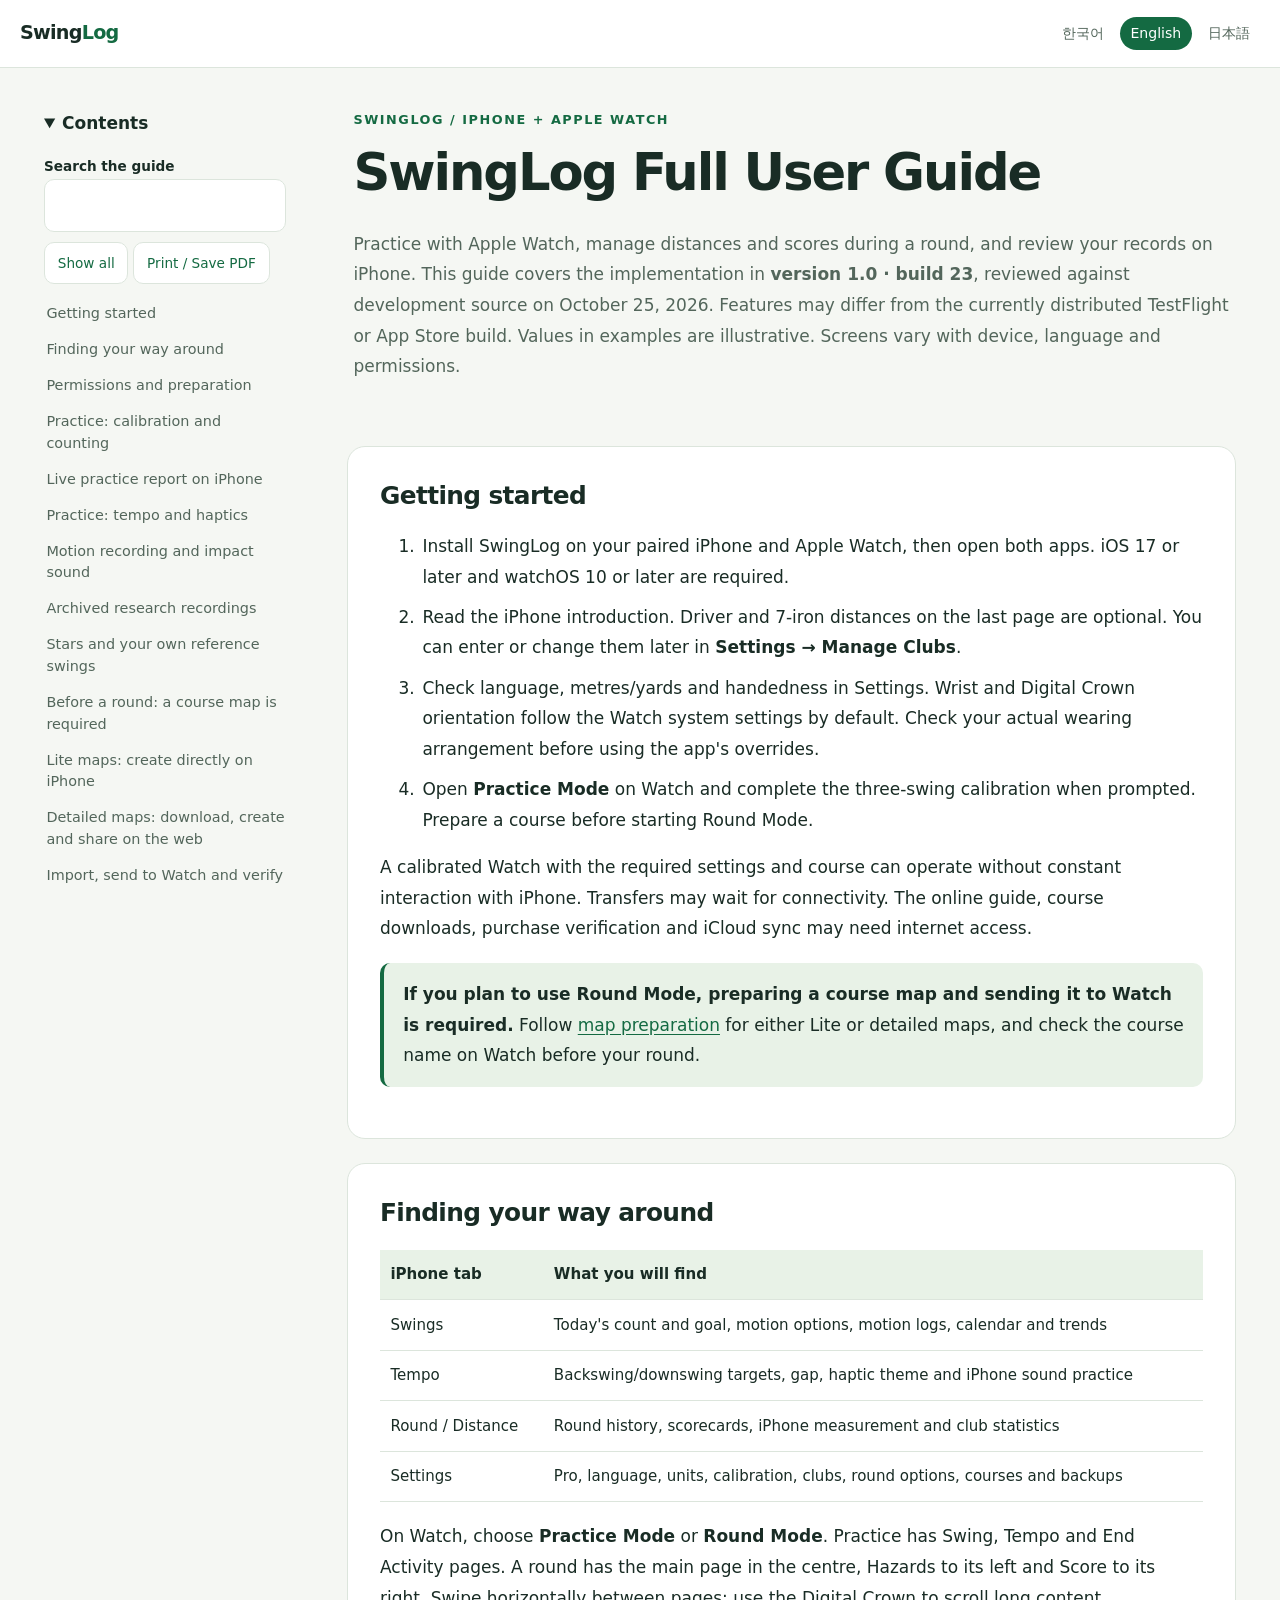
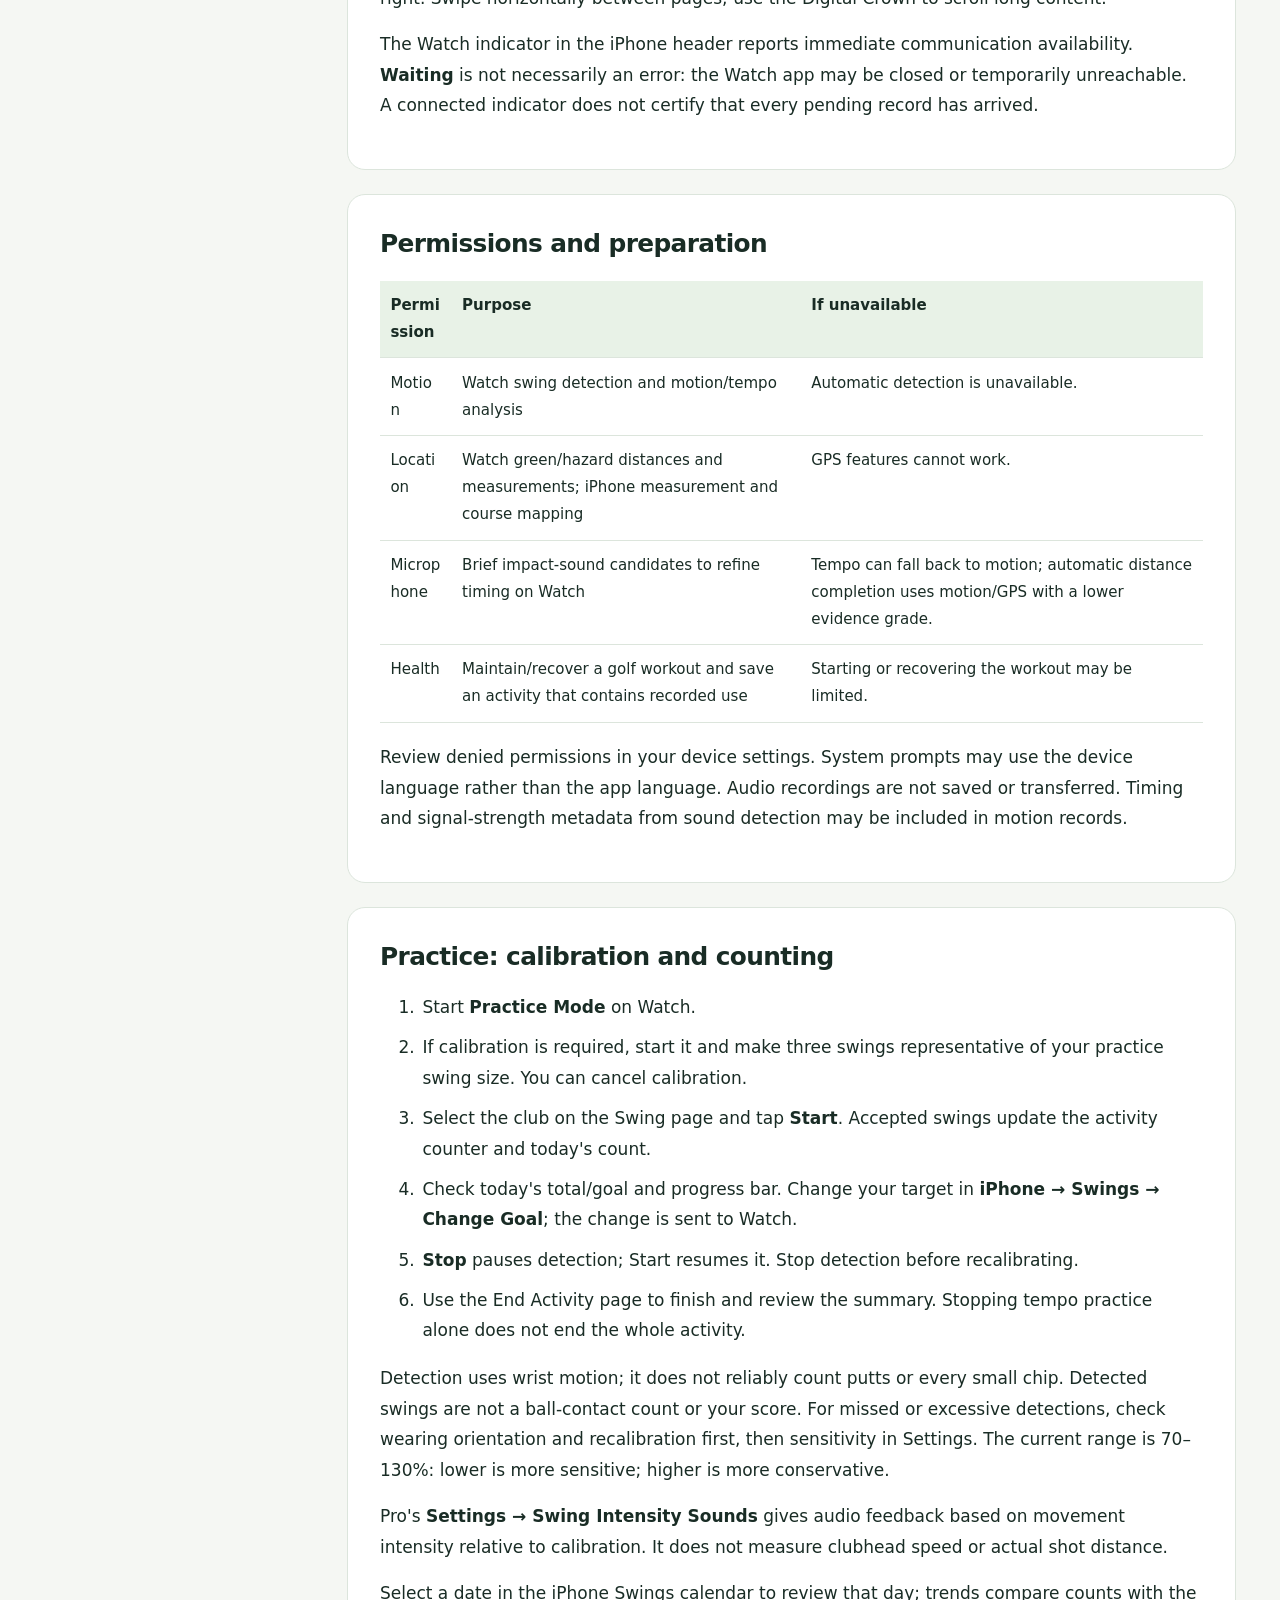
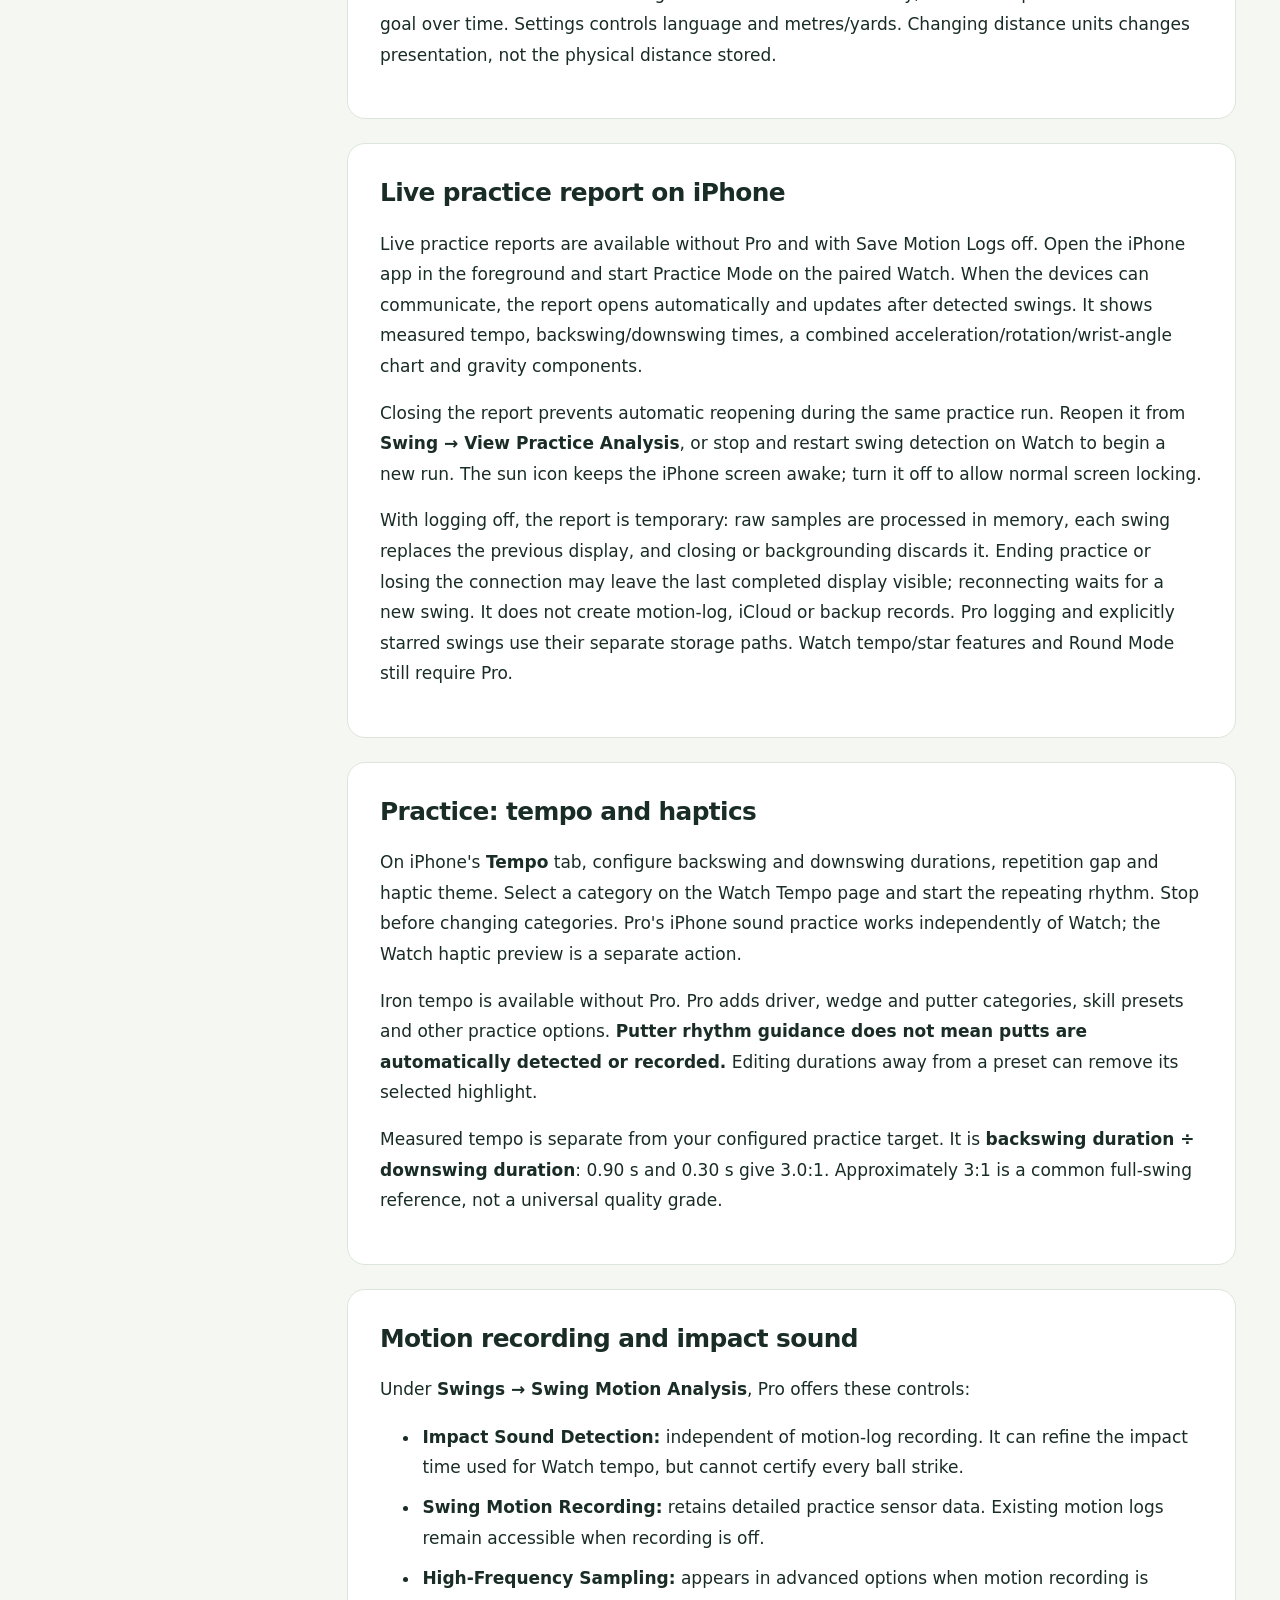
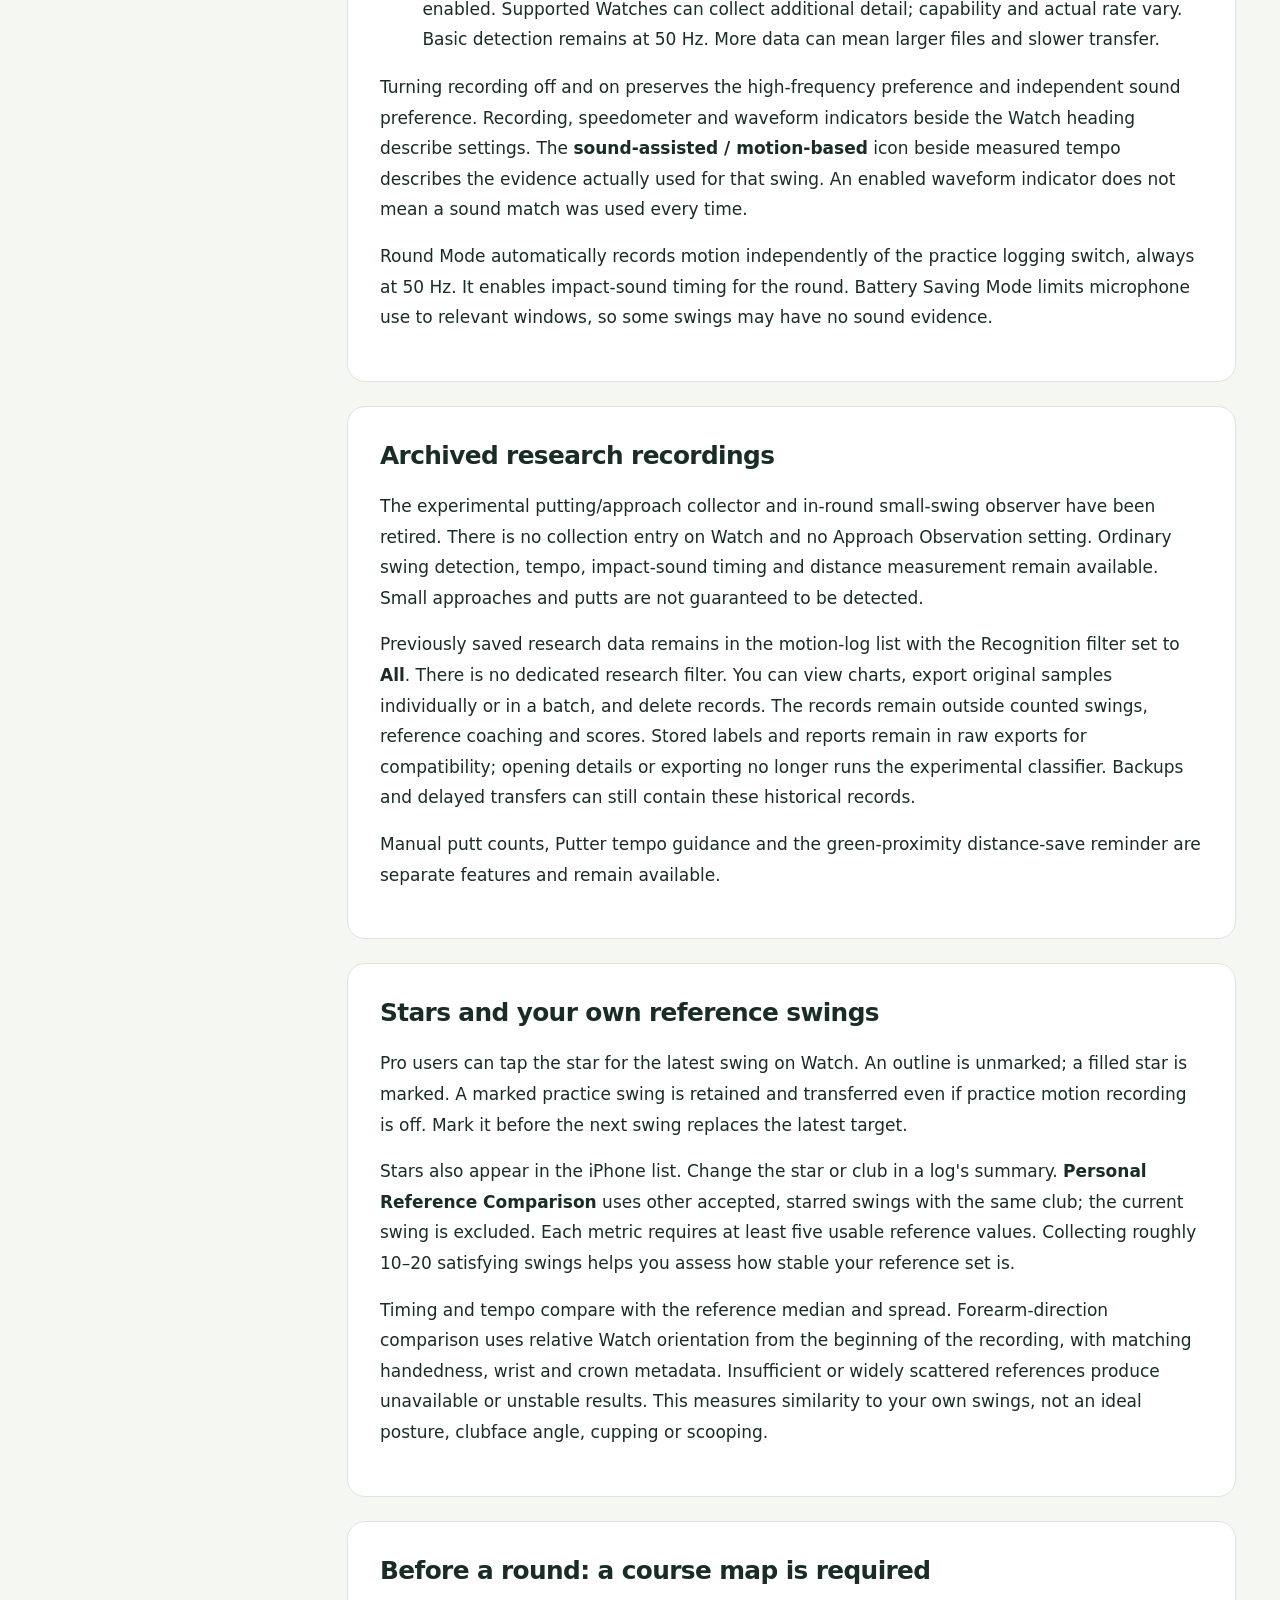
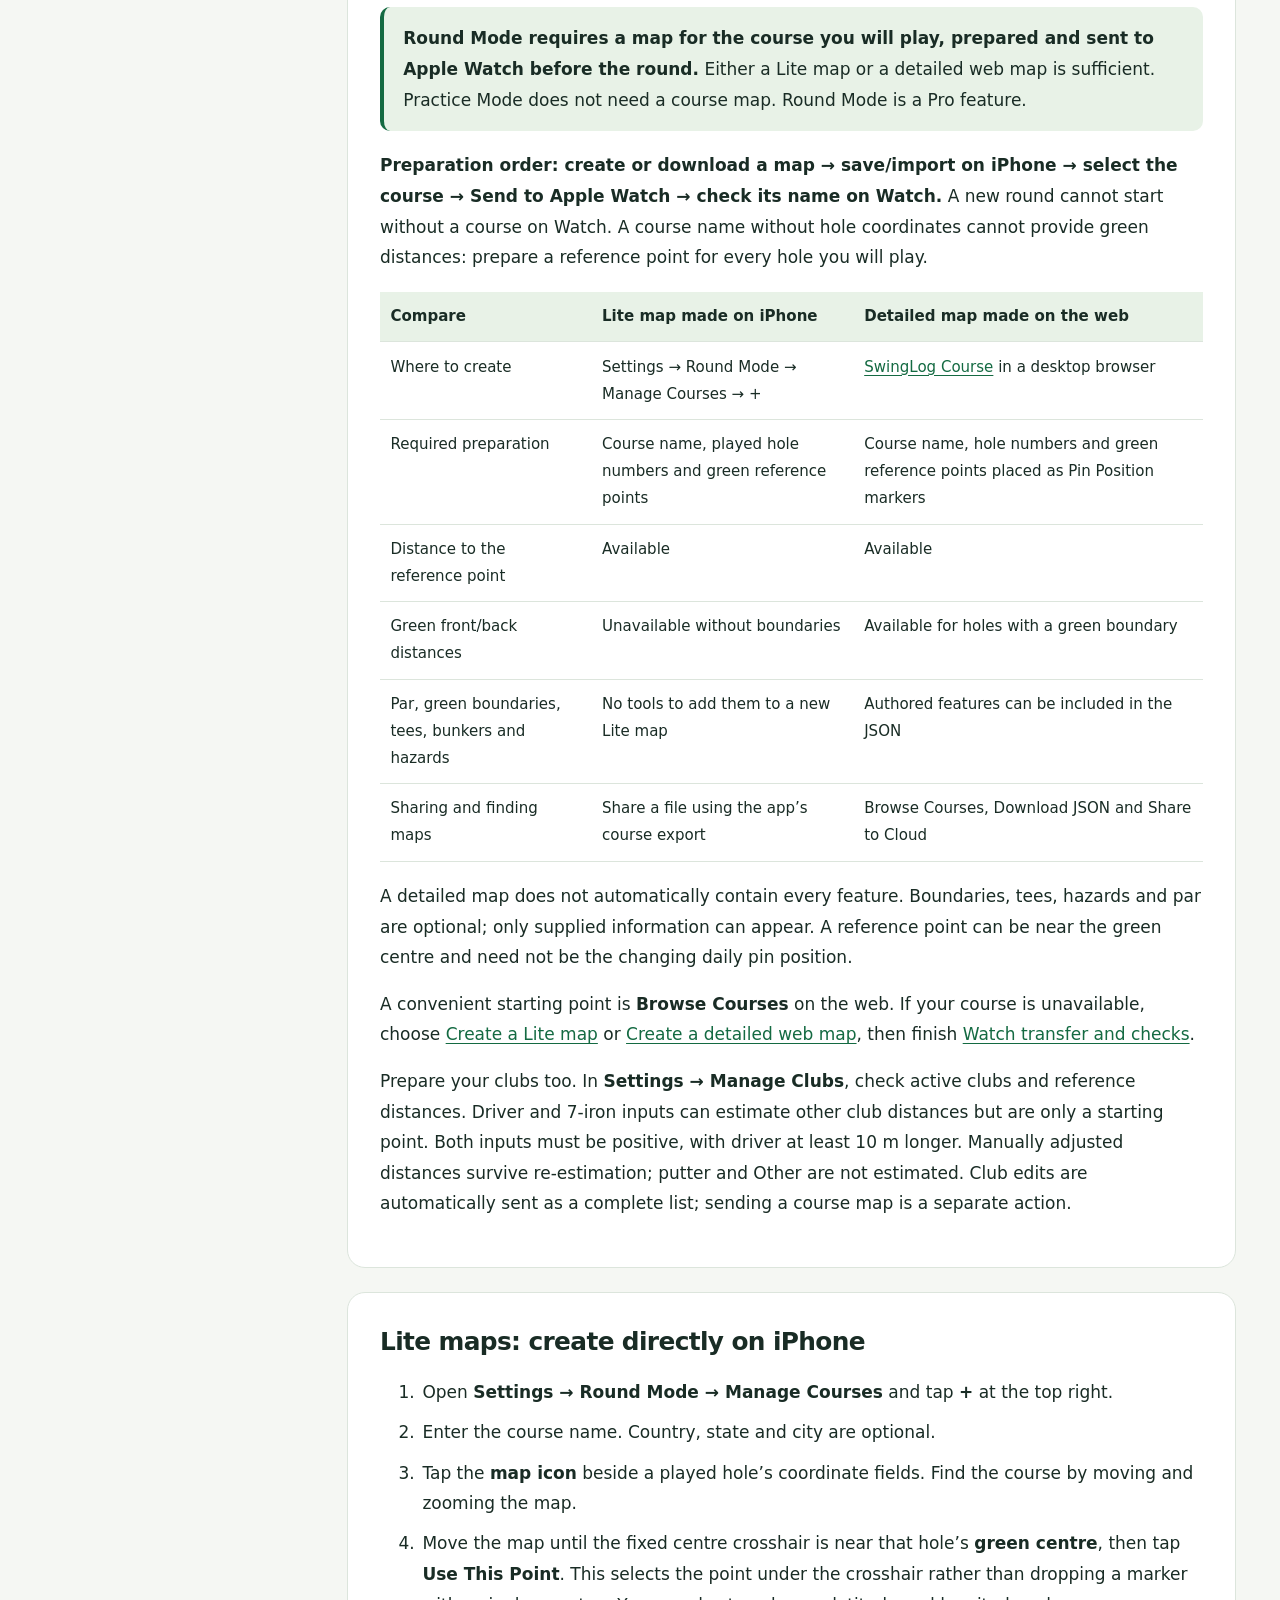
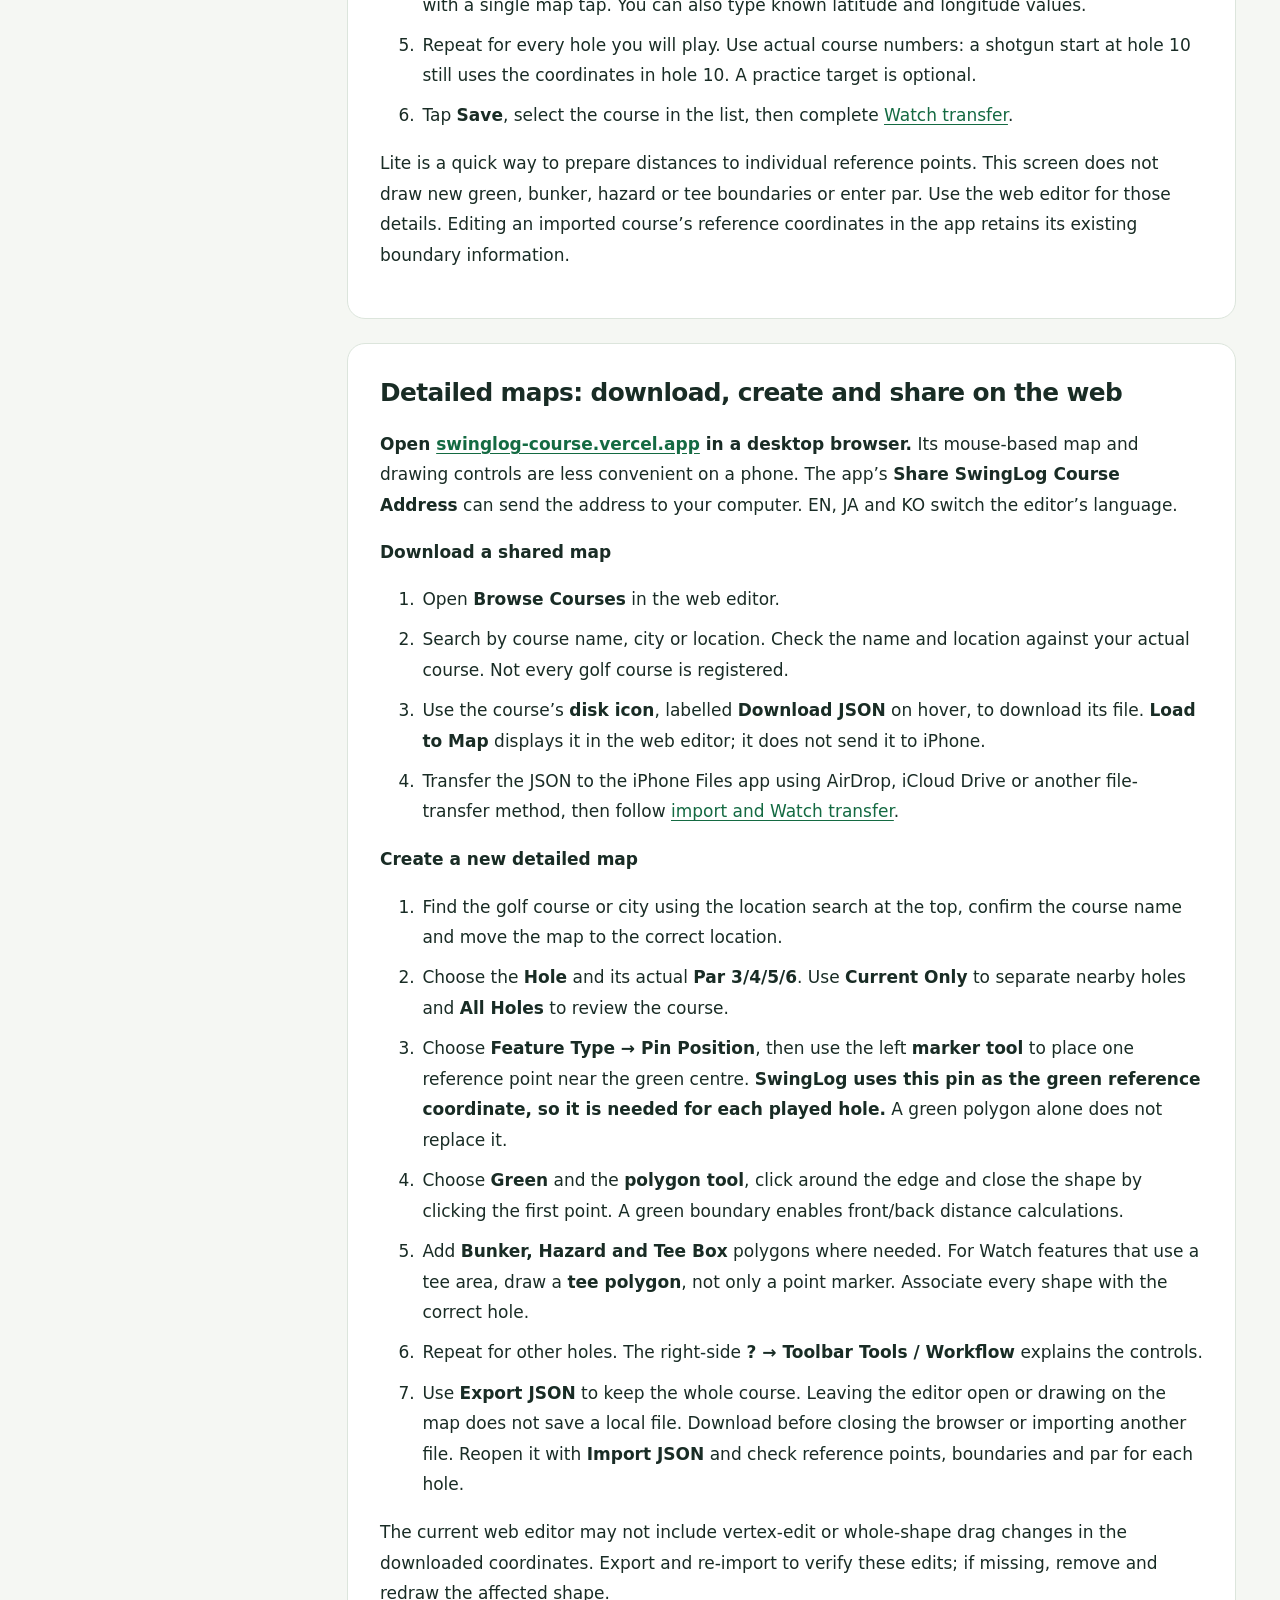
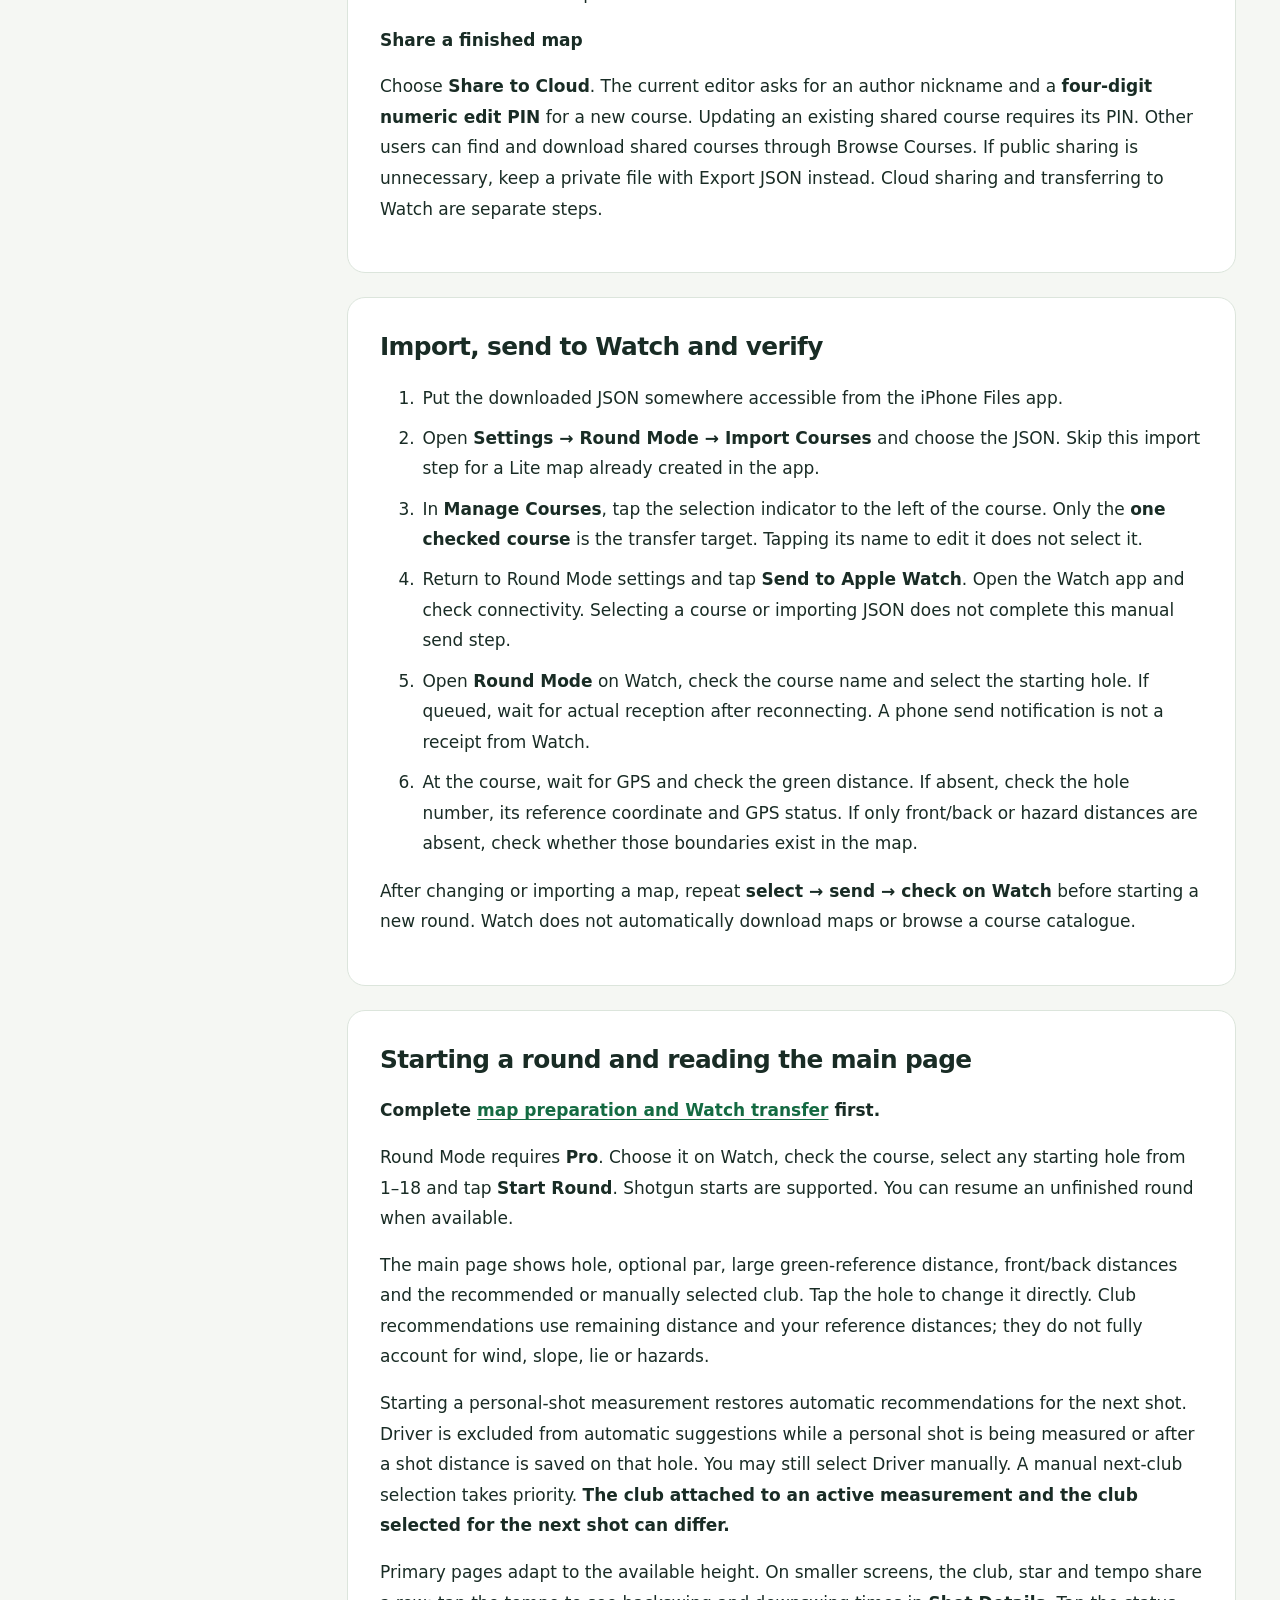
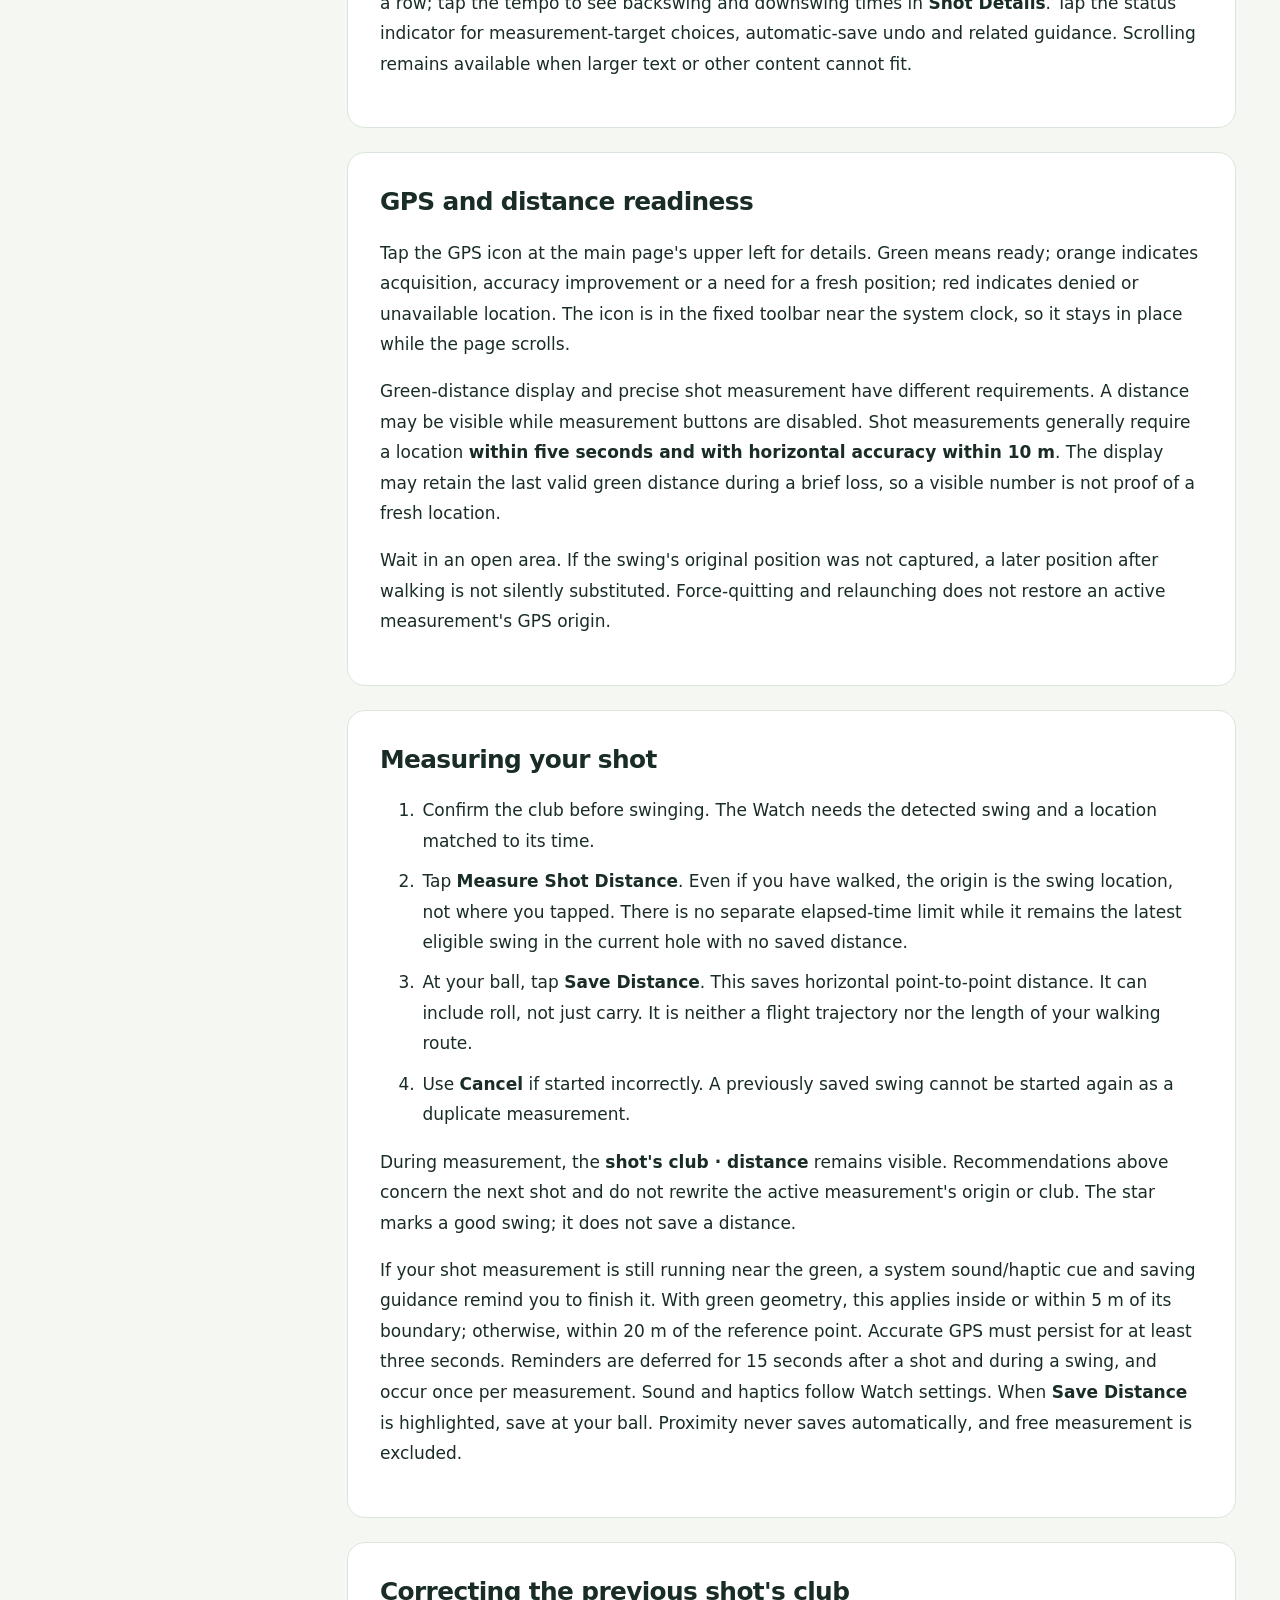
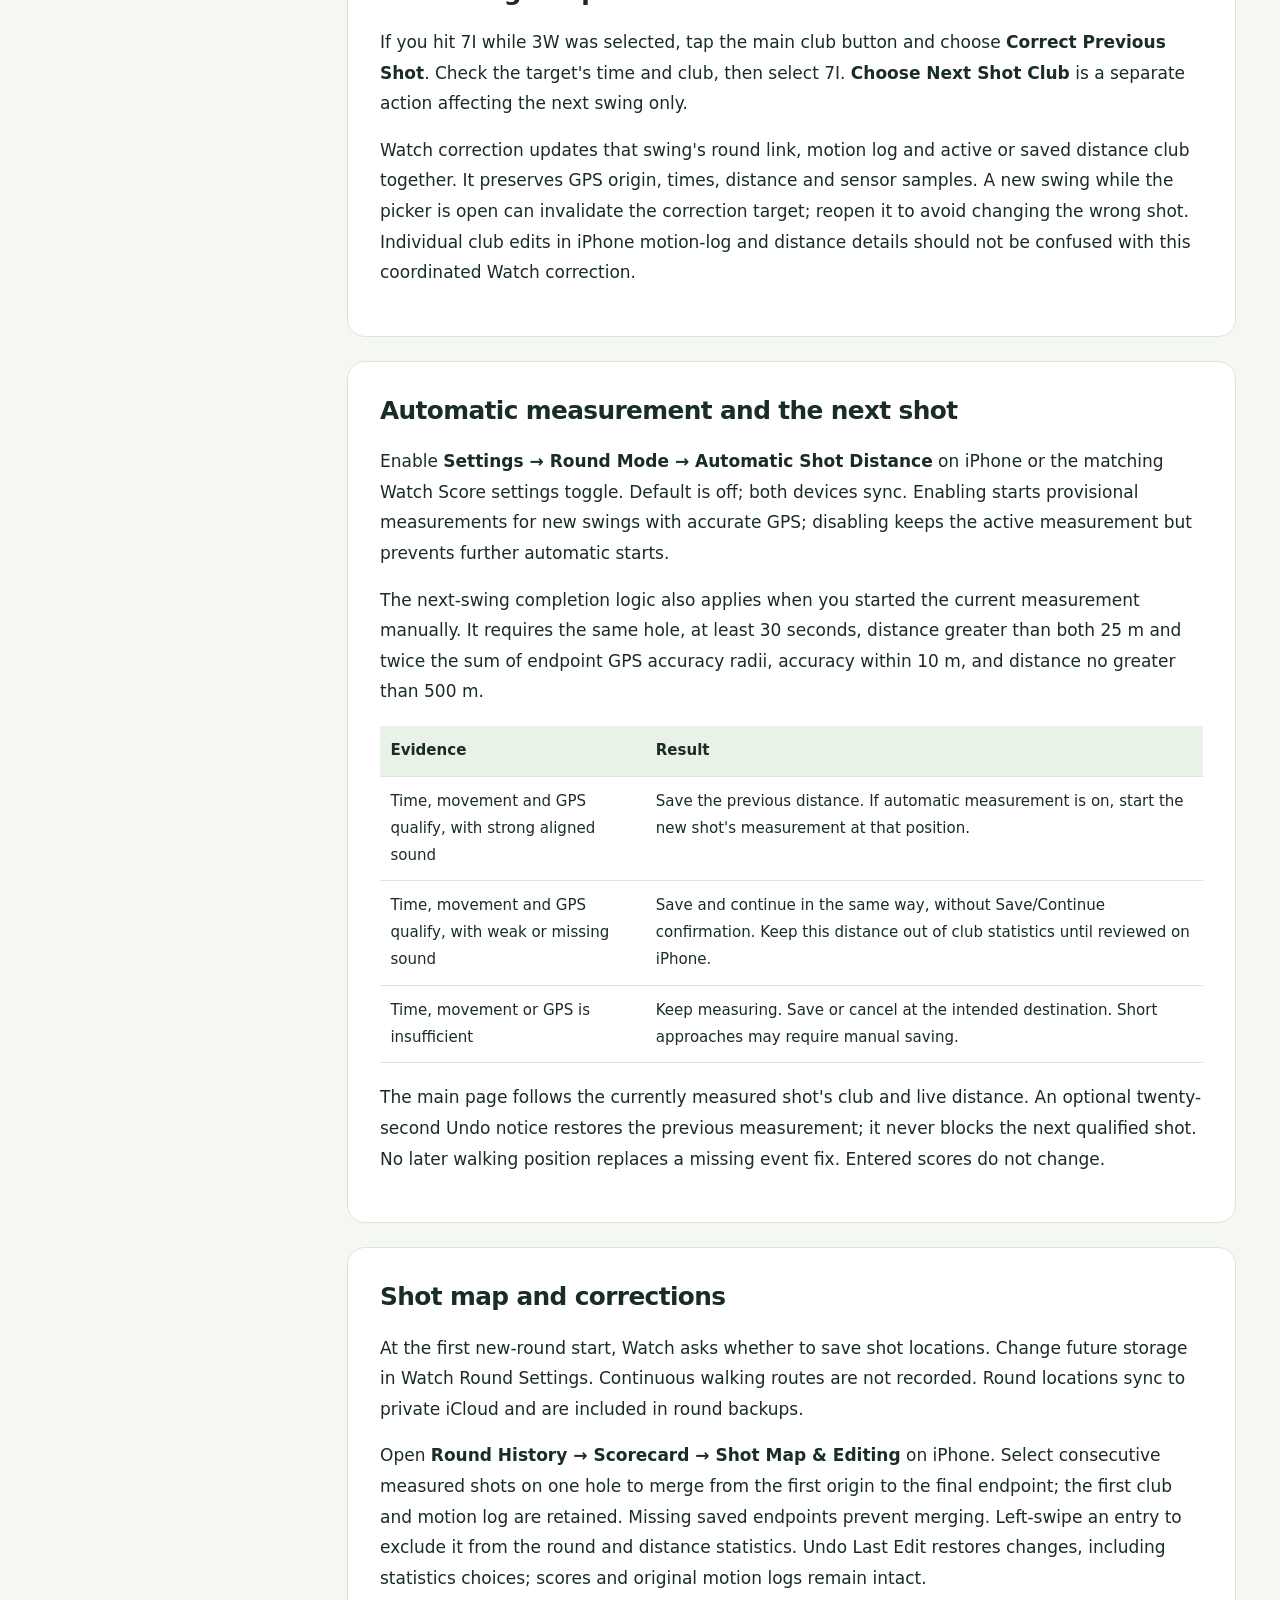
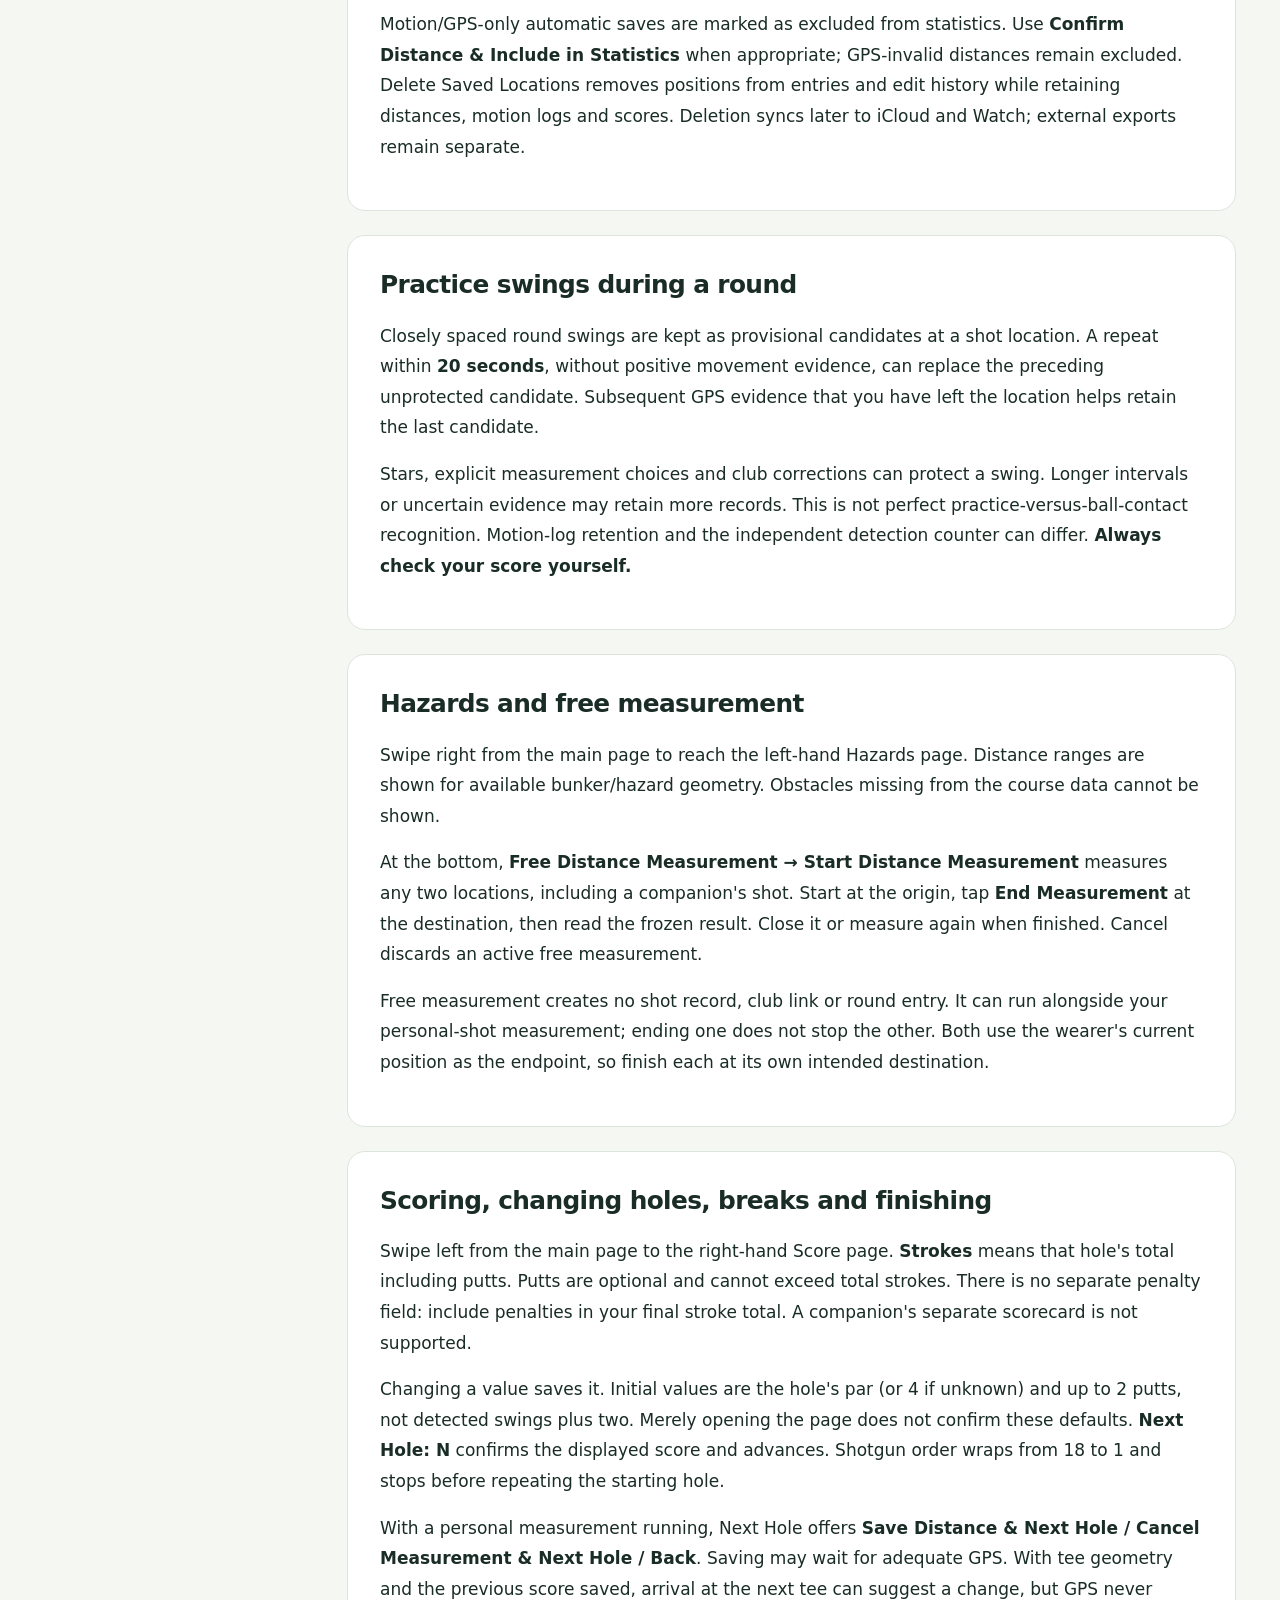
==== commit 6b1b203d: "Match course editor button labels in guides" ====
--- a/guide/en/index.html
+++ b/guide/en/index.html
@@ -82,7 +82,7 @@
 <li>Choose <strong>Feature Type → Pin Position</strong>, then use the left <strong>marker tool</strong> to place one reference point near the green centre. <strong>SwingLog uses this pin as the green reference coordinate, so it is needed for each played hole.</strong> A green polygon alone does not replace it.</li>
 <li>Choose <strong>Green</strong> and the <strong>polygon tool</strong>, click around the edge and close the shape by clicking the first point. A green boundary enables front/back distance calculations.</li>
 <li>Add <strong>Bunker, Hazard and Tee Box</strong> polygons where needed. For Watch features that use a tee area, draw a <strong>tee polygon</strong>, not only a point marker. Associate every shape with the correct hole.</li>
-<li>Repeat for other holes. The right-side <strong>? → Left Toolbar Guide / Workflow</strong> explains the controls.</li>
+<li>Repeat for other holes. The right-side <strong>? → Toolbar Tools / Workflow</strong> explains the controls.</li>
 <li>Use <strong>Export JSON</strong> to keep the whole course. Leaving the editor open or drawing on the map does not save a local file. Download before closing the browser or importing another file. Reopen it with <strong>Import JSON</strong> and check reference points, boundaries and par for each hole.</li>
 </ol>
 <p>The current web editor may not include vertex-edit or whole-shape drag changes in the downloaded coordinates. Export and re-import to verify these edits; if missing, remove and redraw the affected shape.</p>
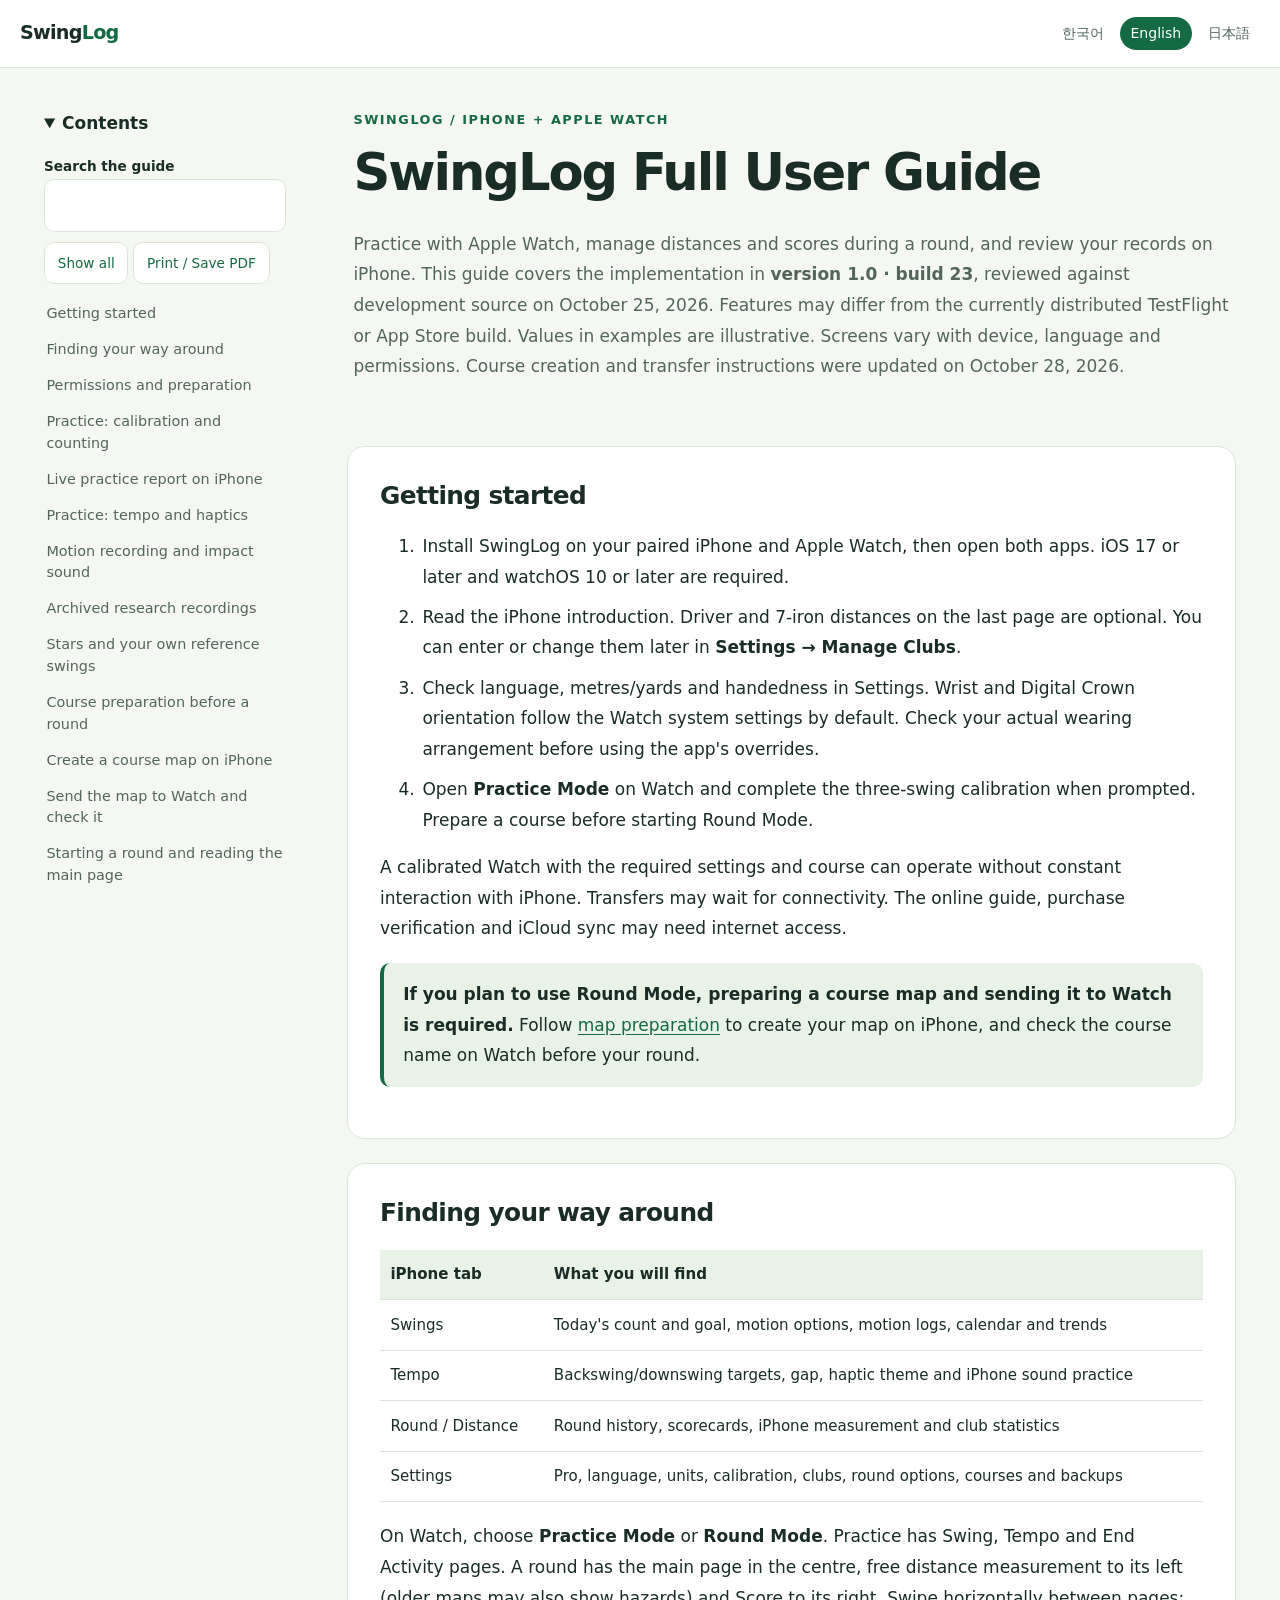
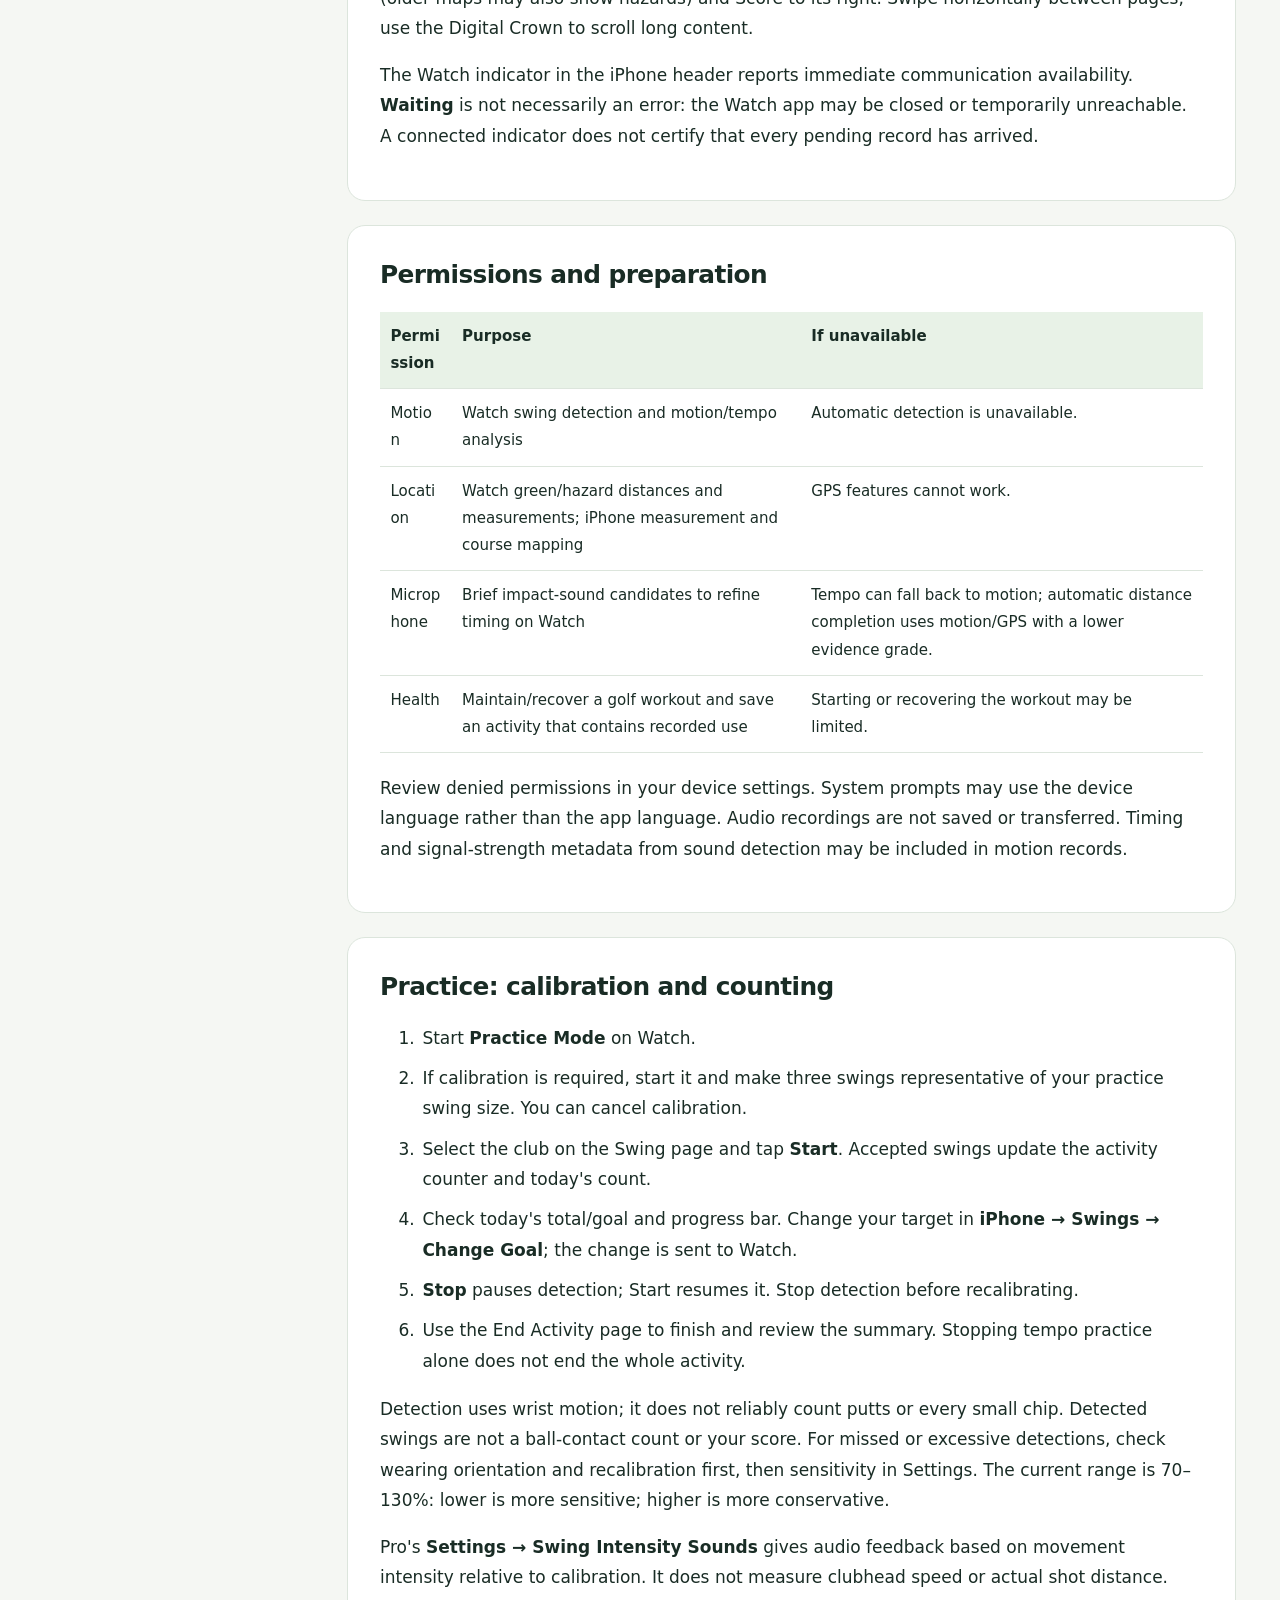
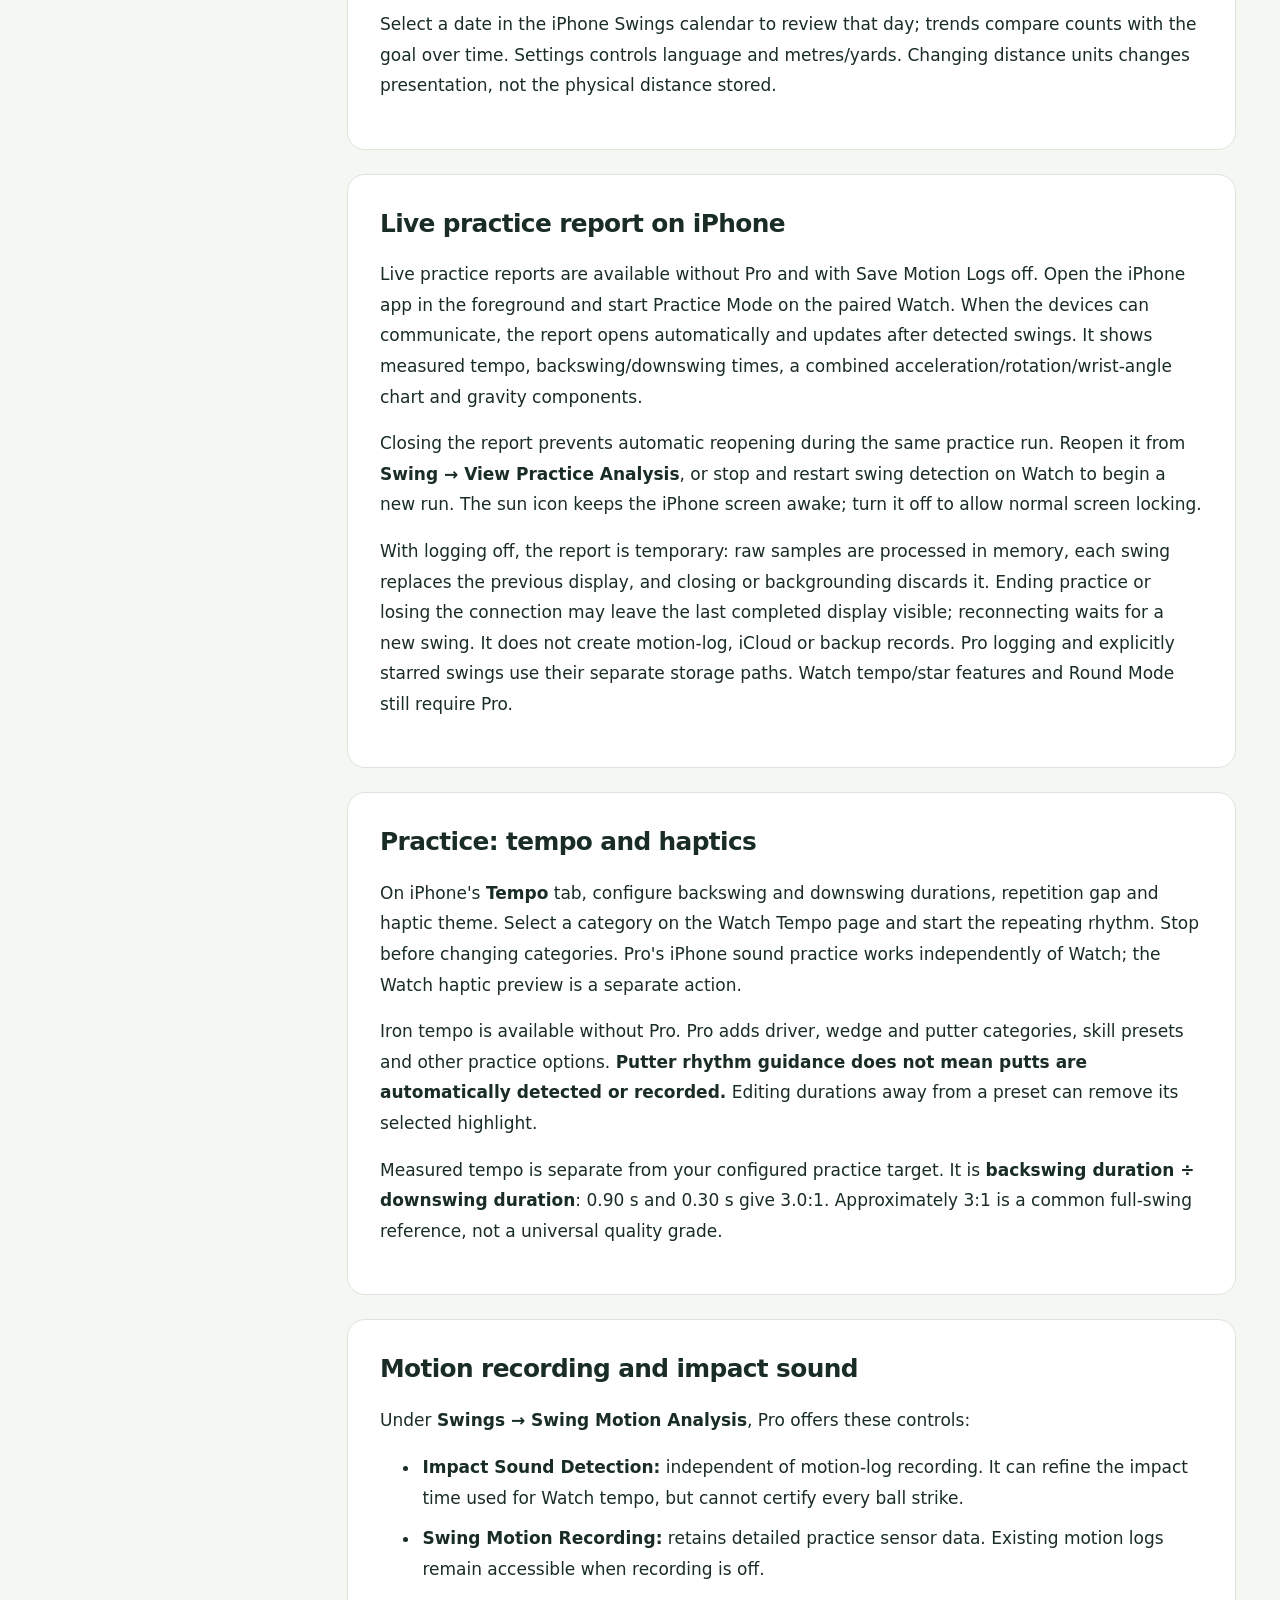
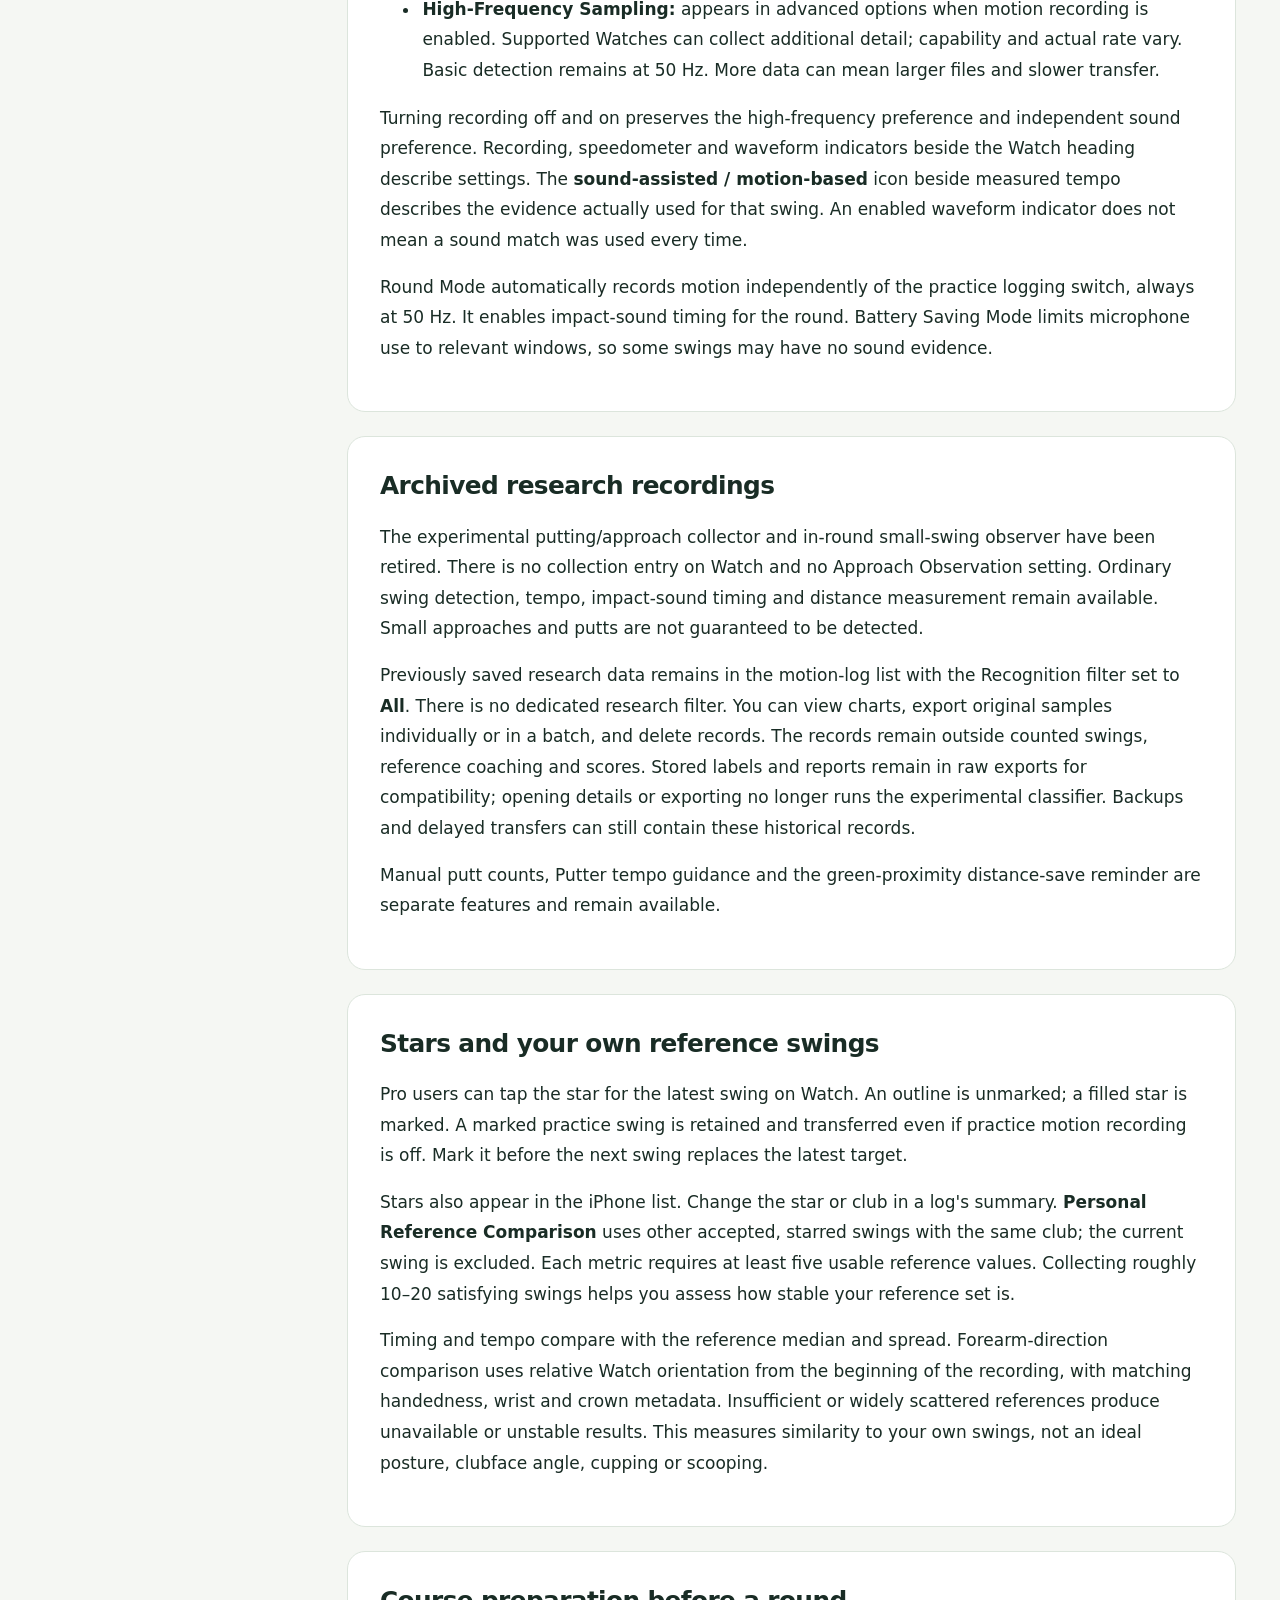
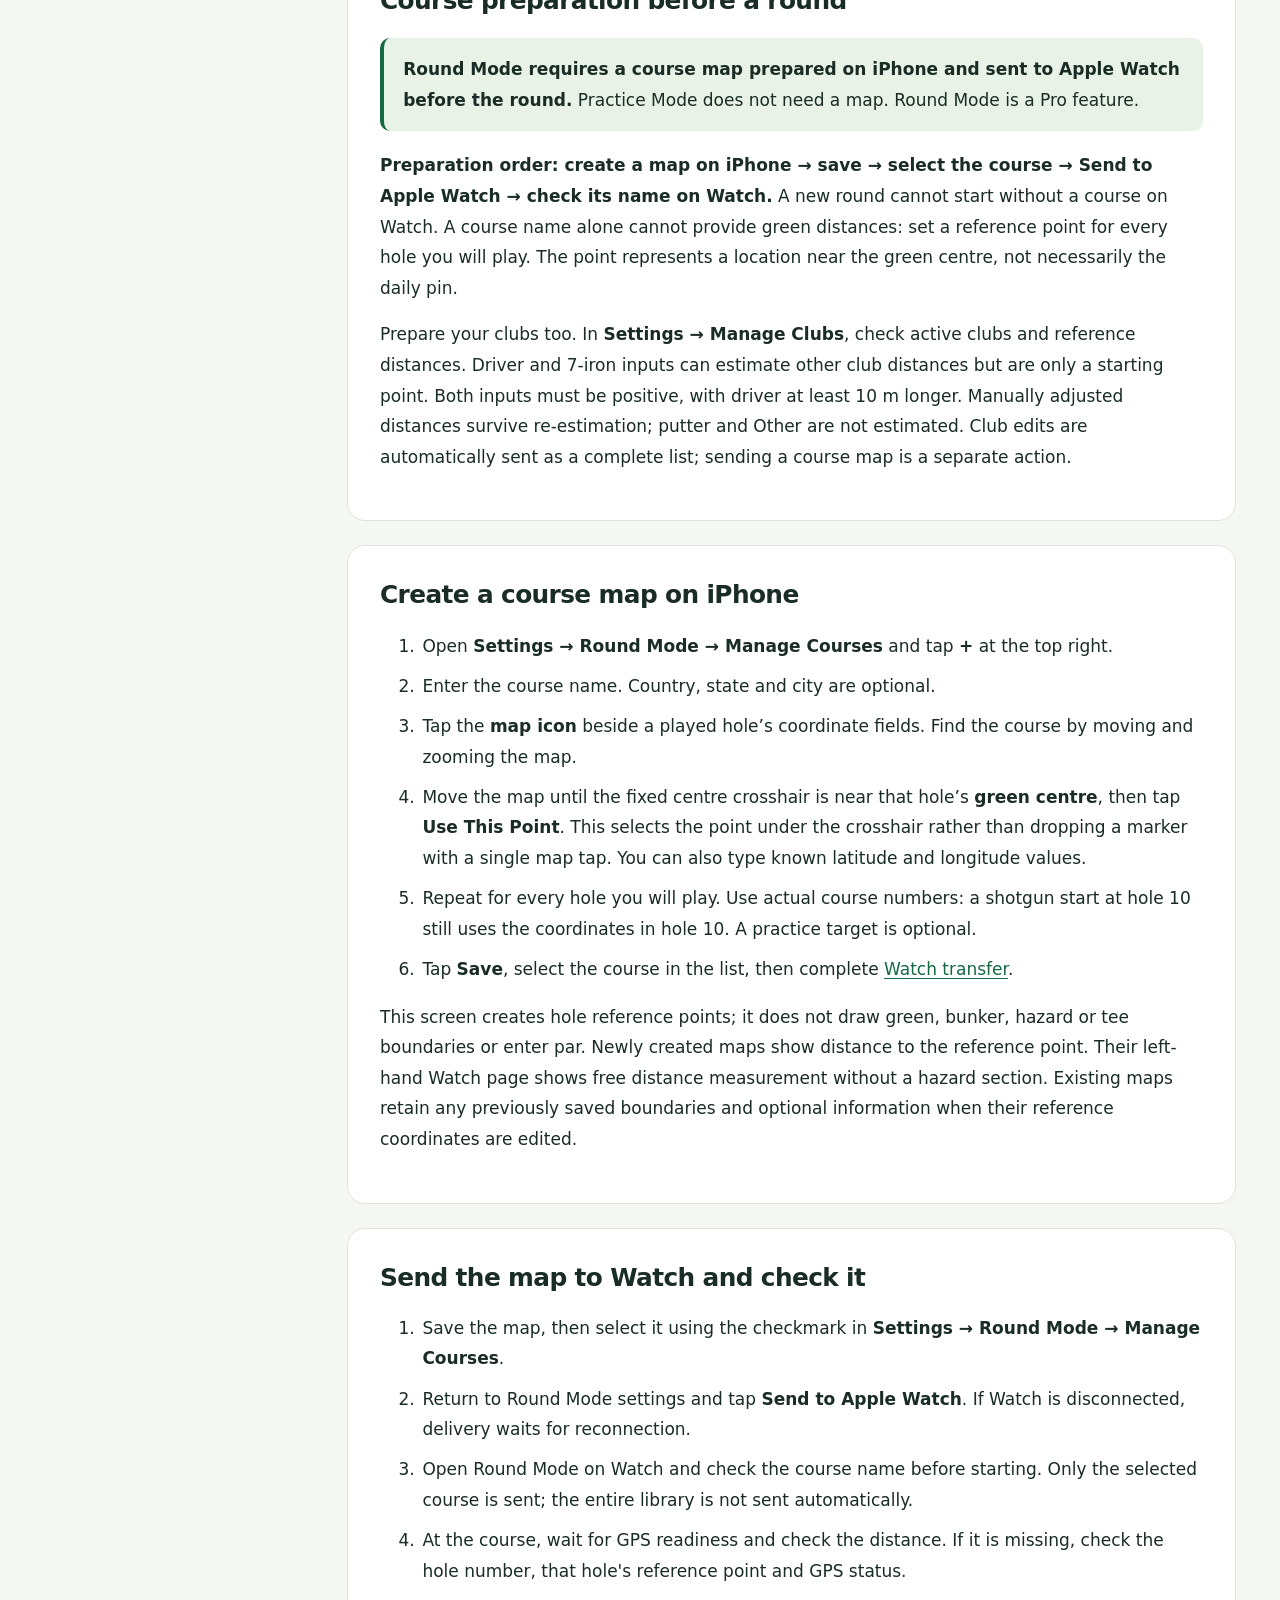
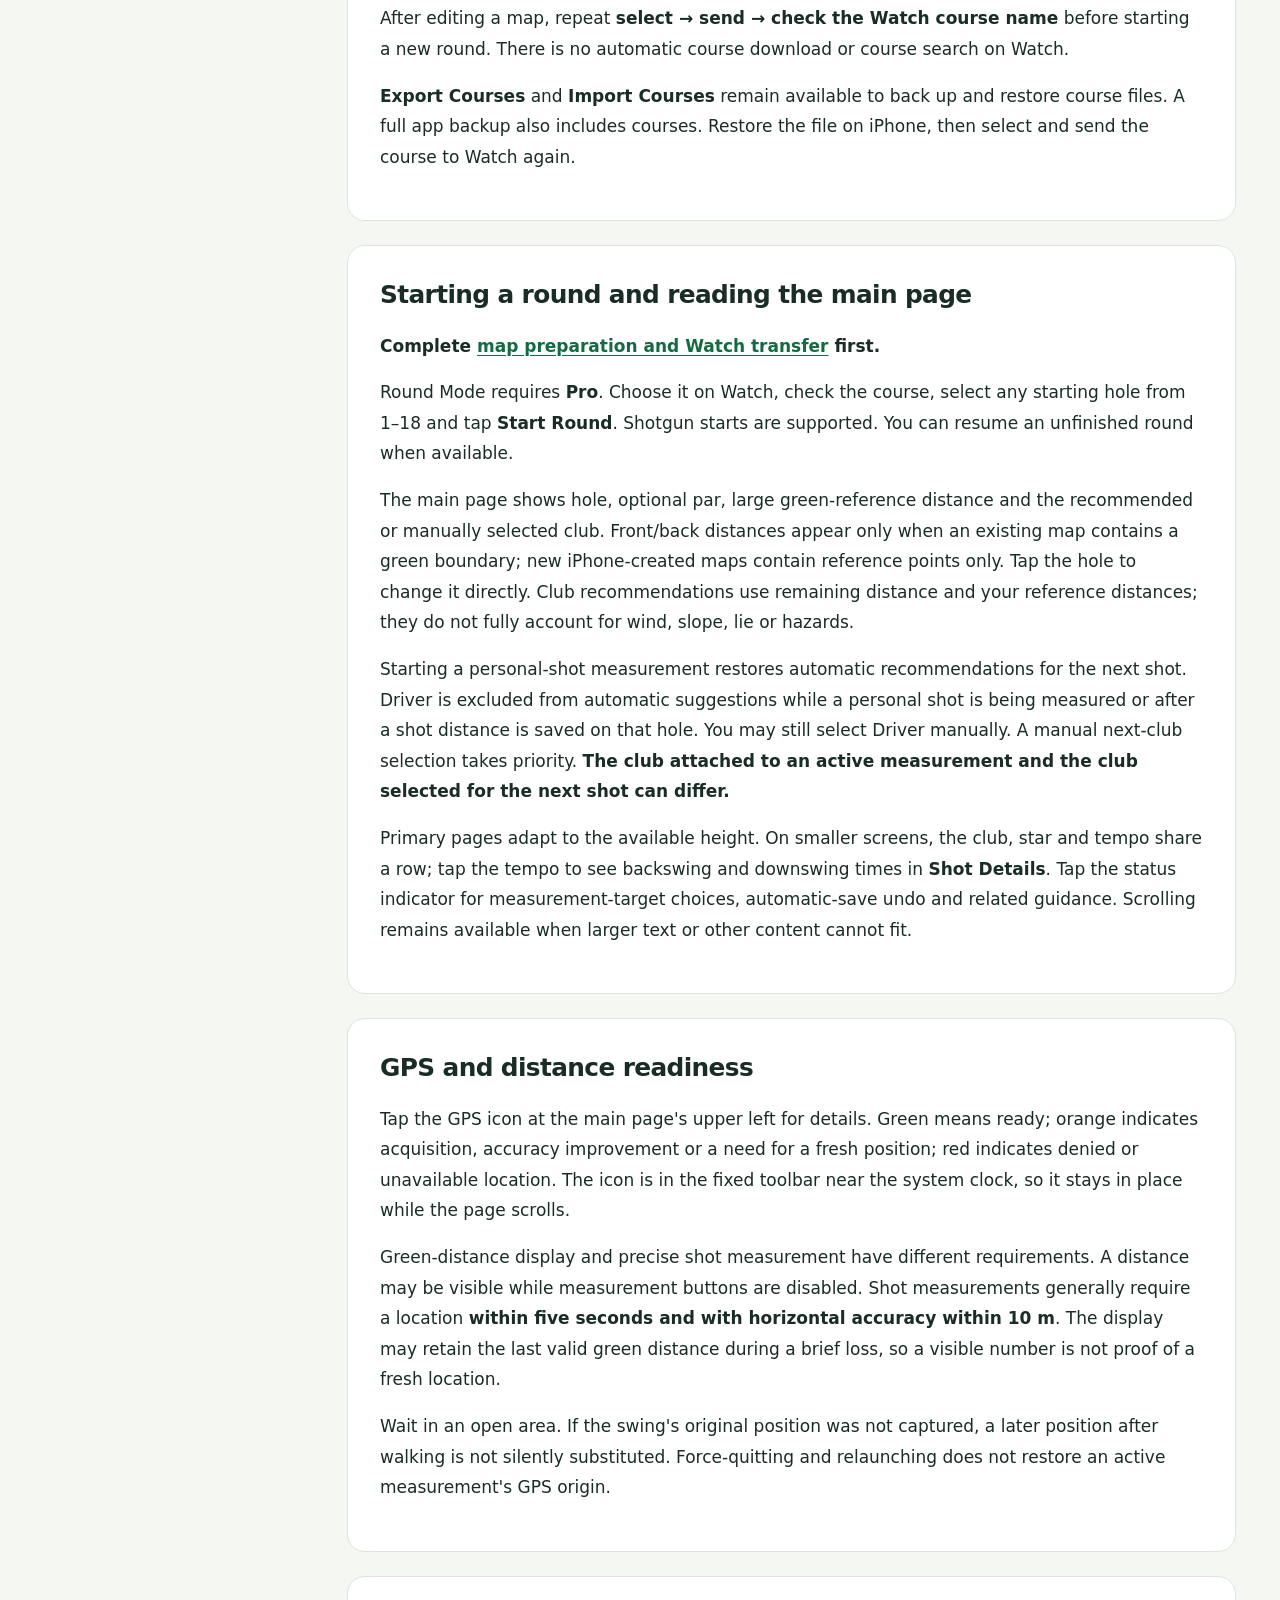
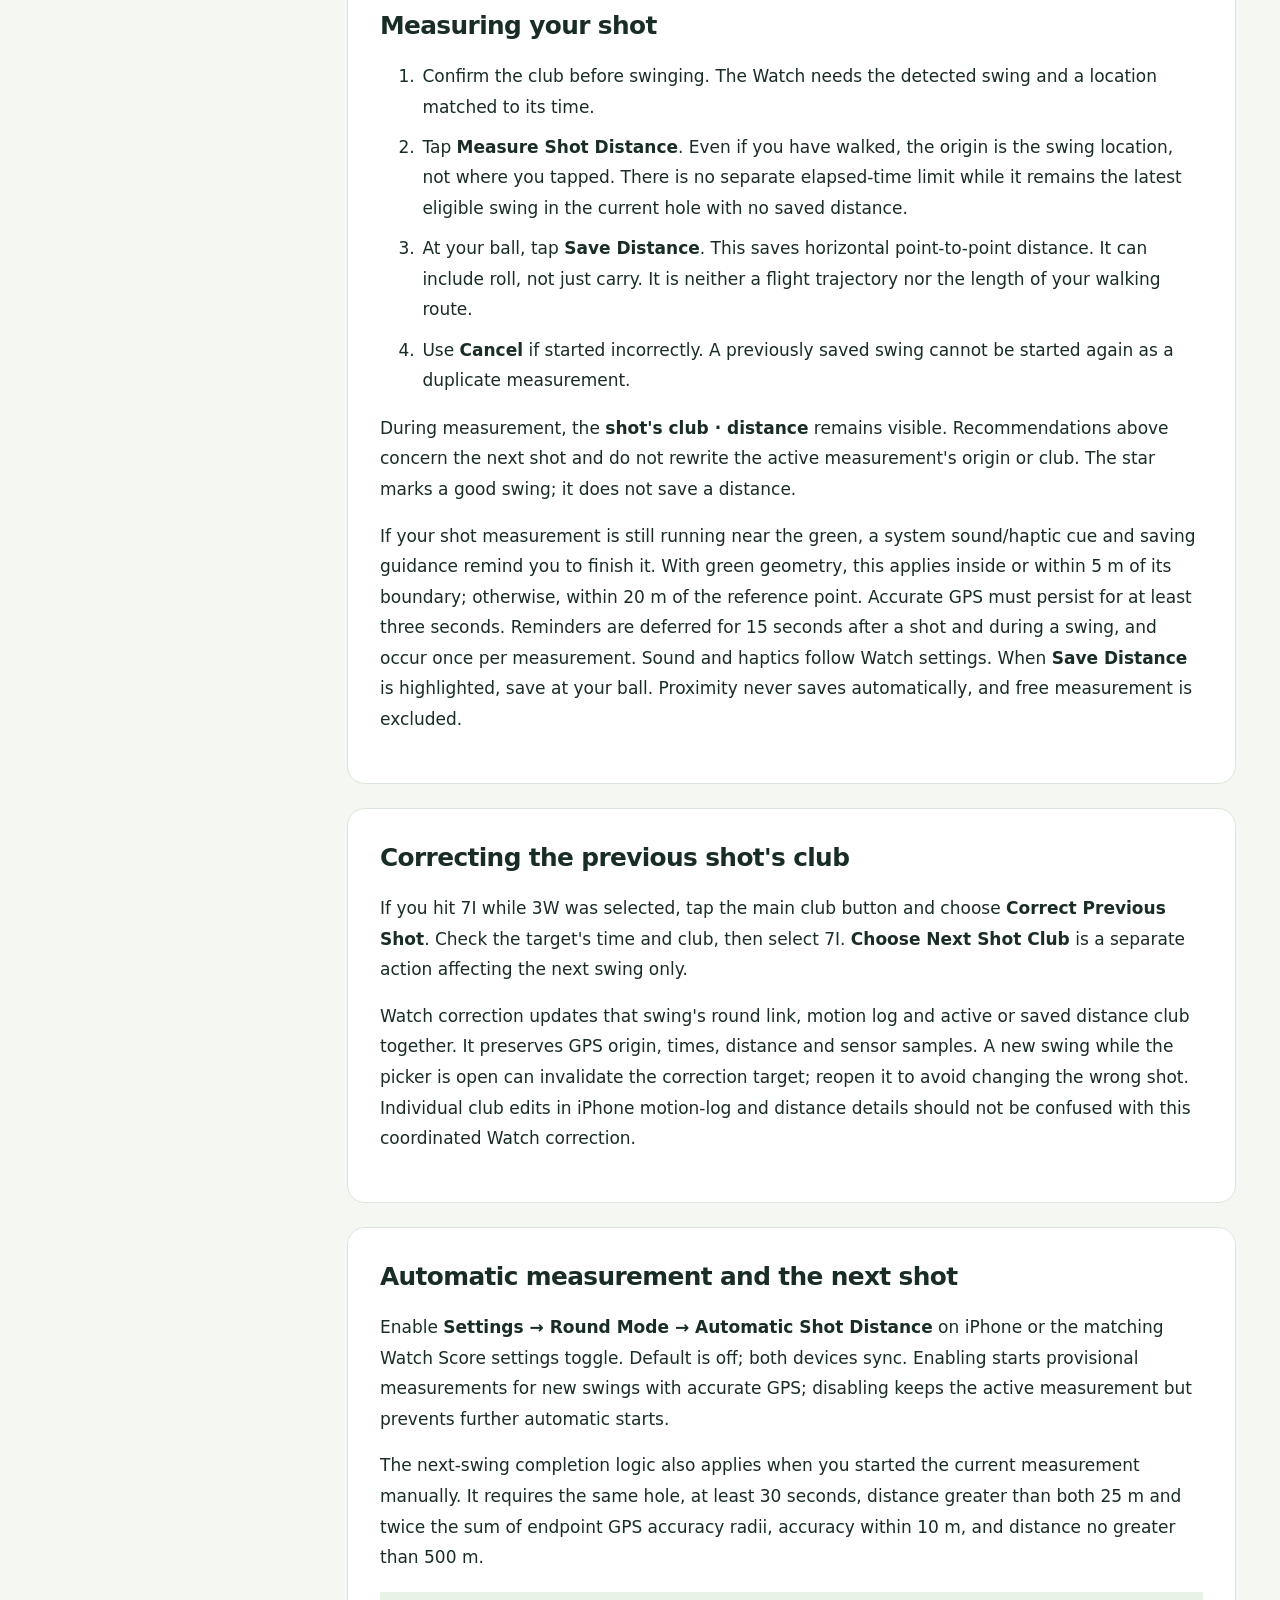
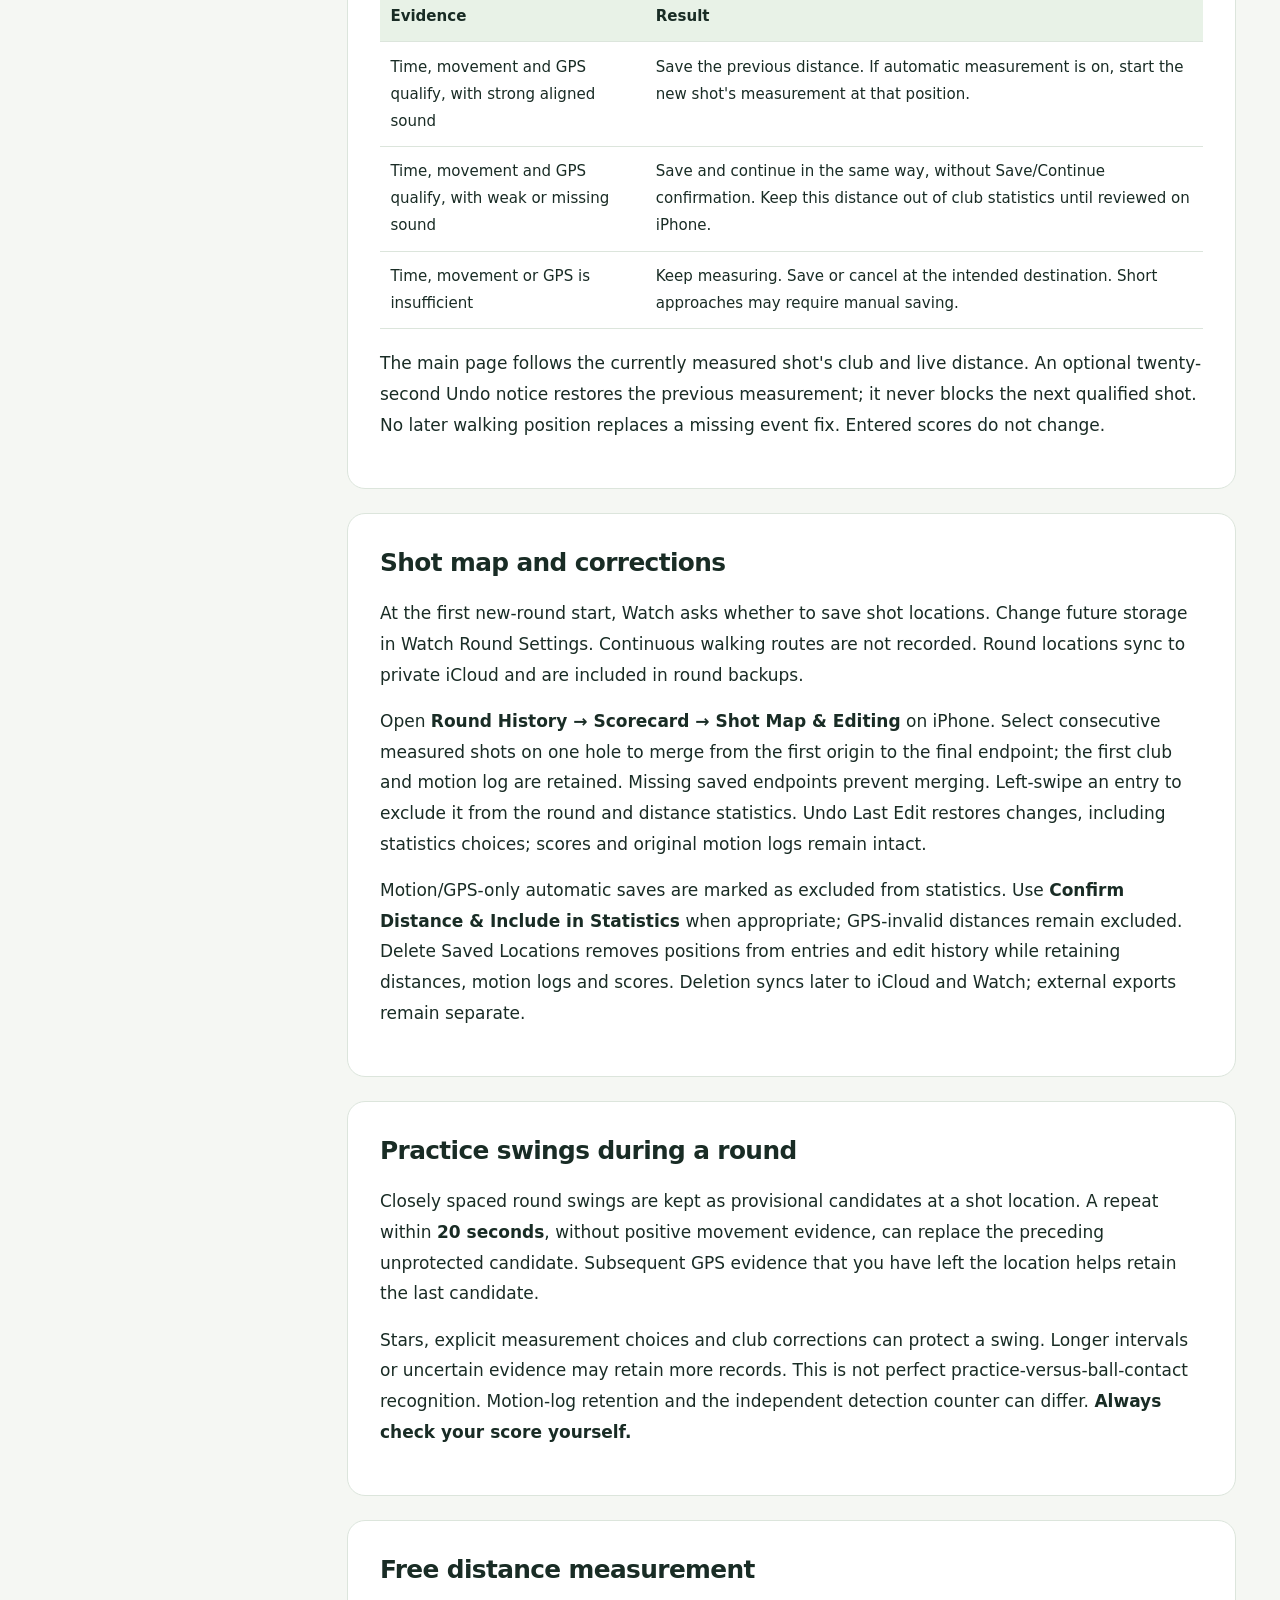
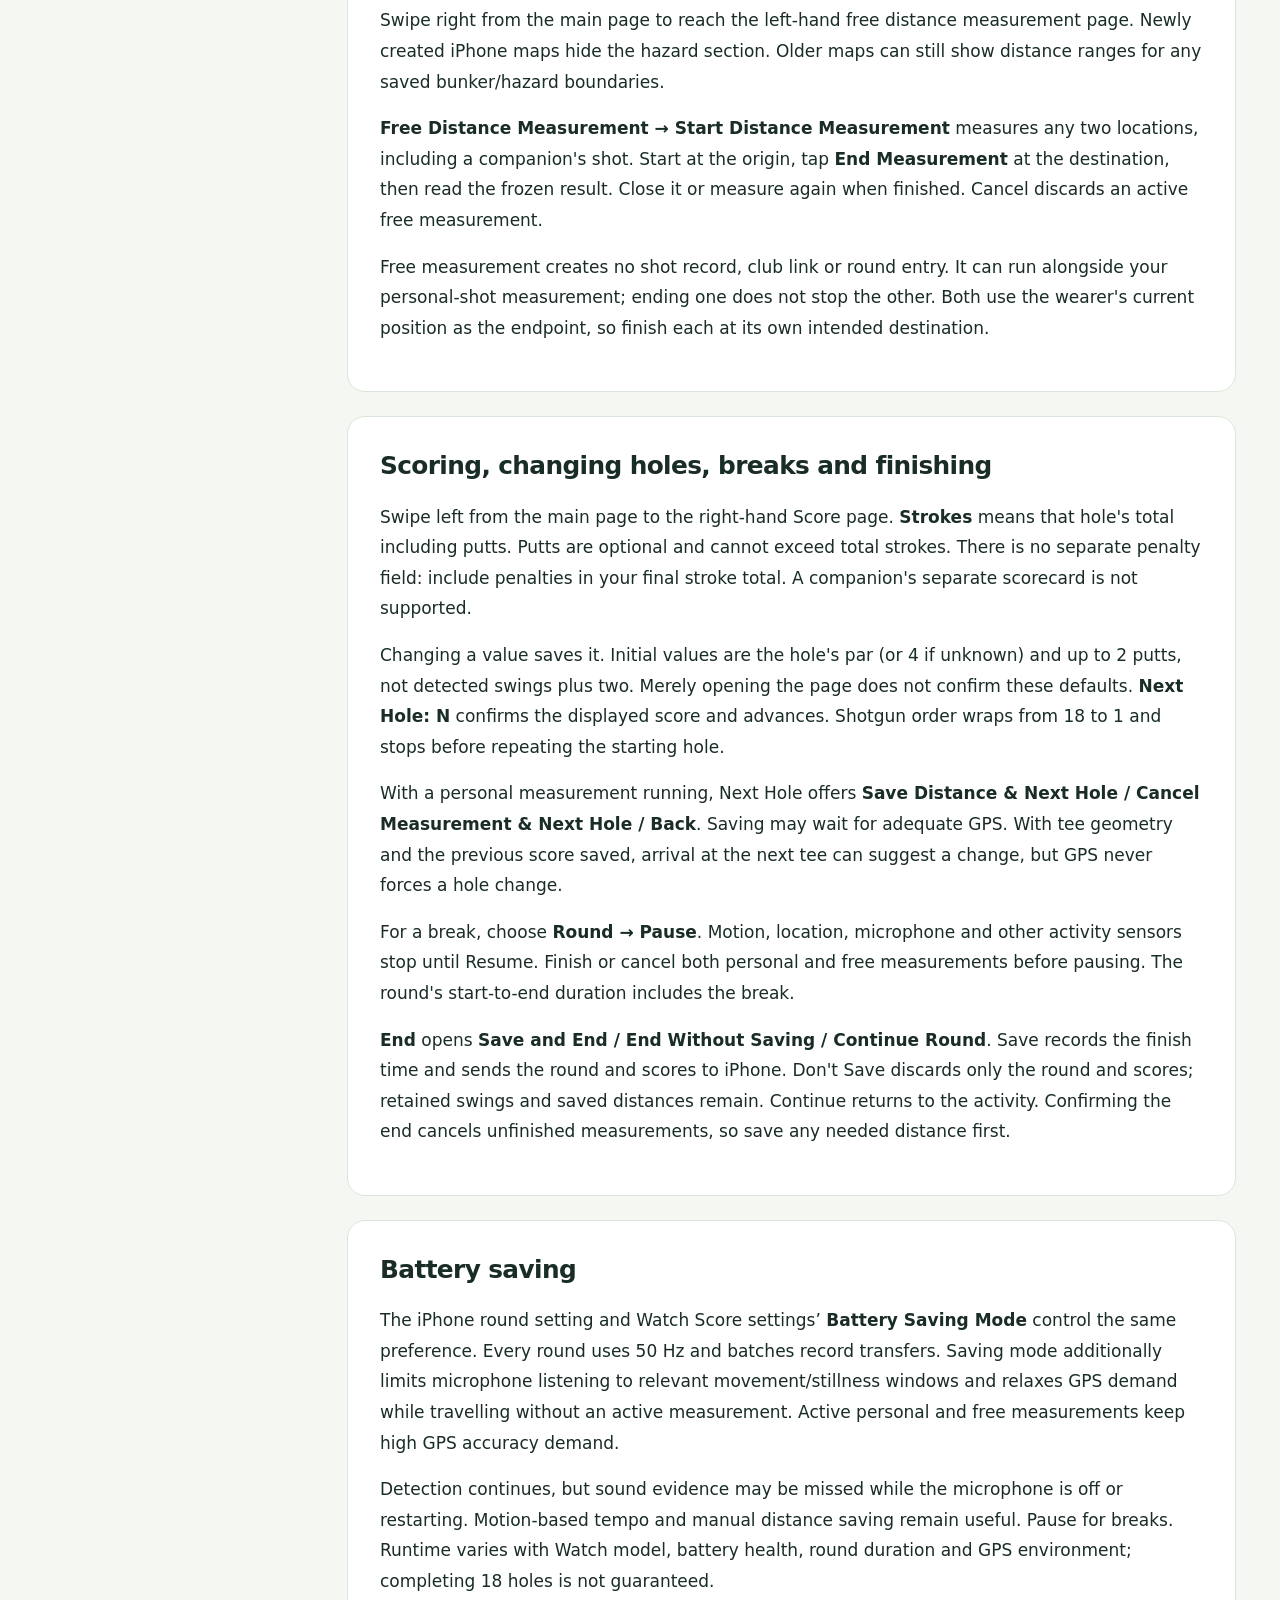
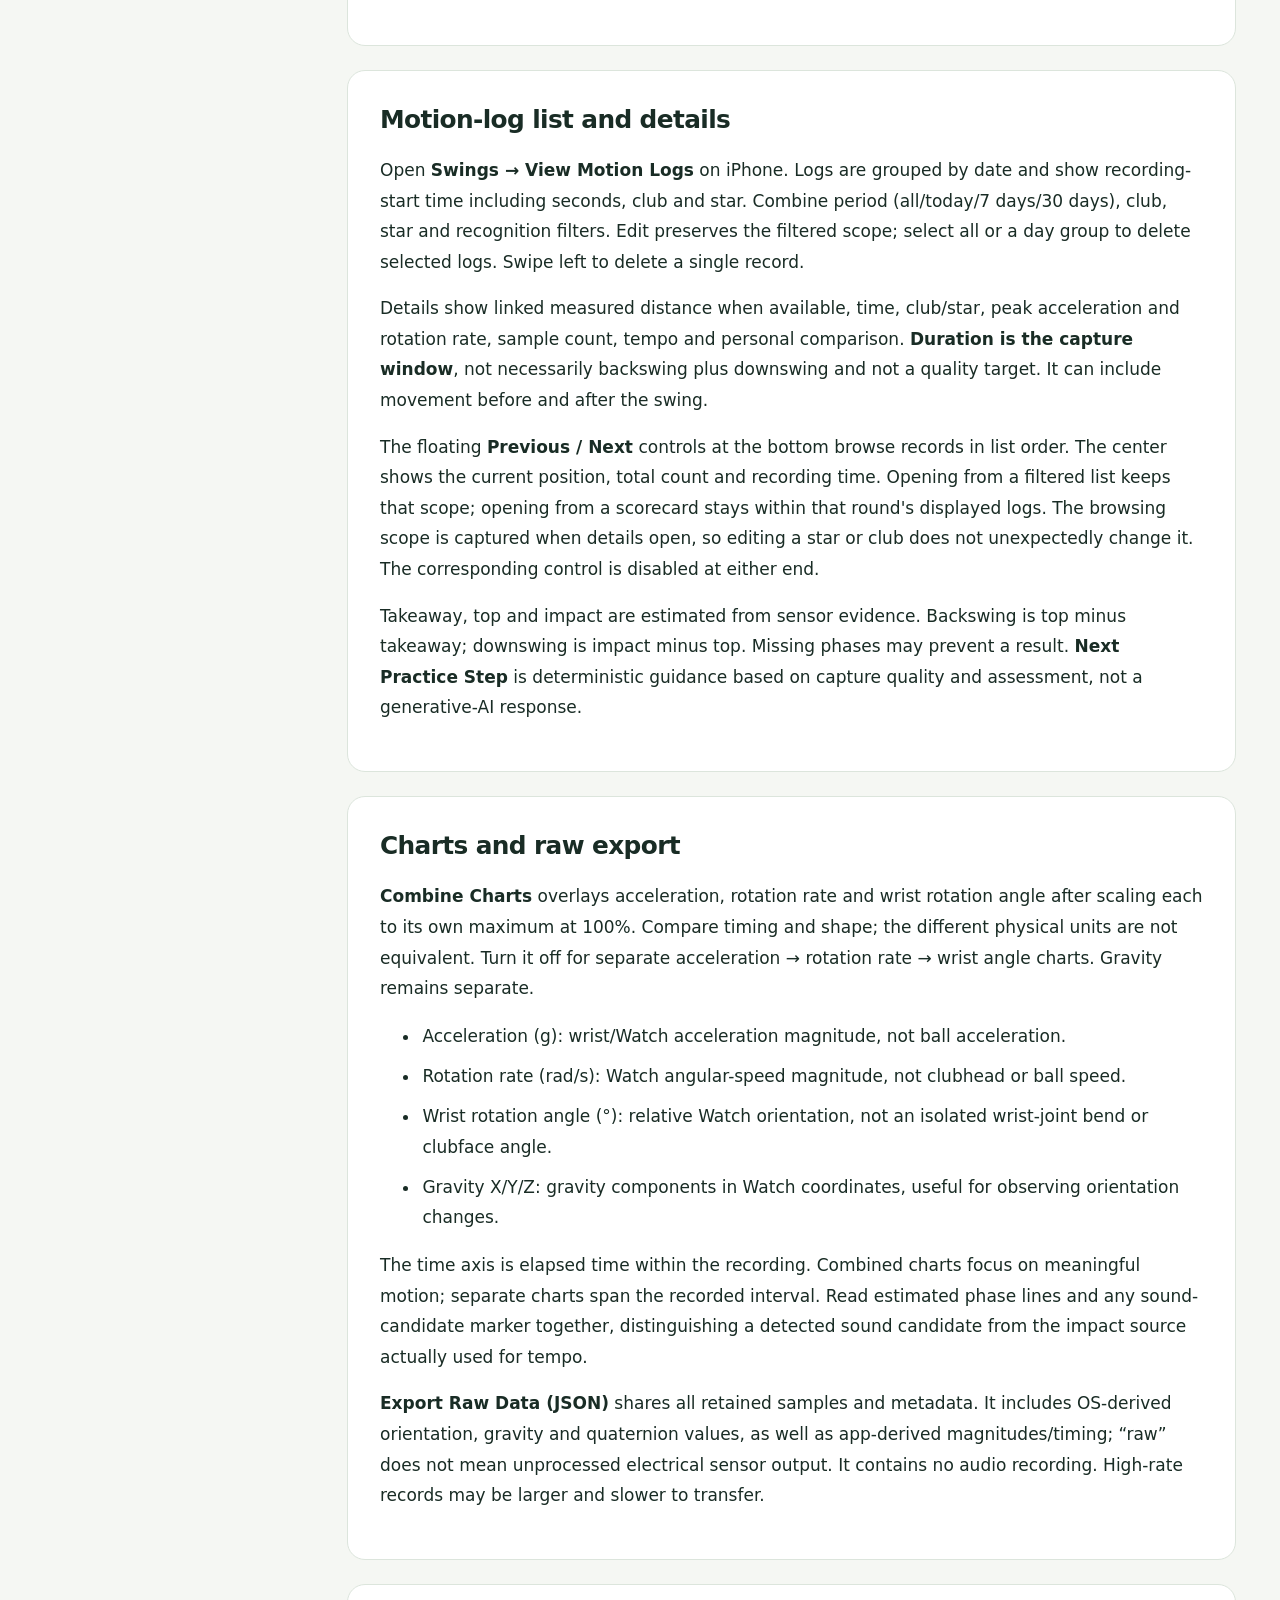
==== commit 43b98b46: "Replace external course editor guidance with iPhone map setup" ====
--- a/guide/en/index.html
+++ b/guide/en/index.html
@@ -1,21 +1,21 @@
 <!doctype html>
 <html lang="en"><head><meta charset="utf-8"><meta name="viewport" content="width=device-width,initial-scale=1"><meta name="description" content="SwingLog — Full User Guide · iPhone &amp; Apple Watch"><title>SwingLog Full User Guide</title><link rel="stylesheet" href="../assets/guide.css"><link rel="alternate" hreflang="ko" href="https://wowjam.github.io/swinglog-privacy/guide/ko/"><link rel="alternate" hreflang="en" href="https://wowjam.github.io/swinglog-privacy/guide/en/"><link rel="alternate" hreflang="ja" href="https://wowjam.github.io/swinglog-privacy/guide/ja/"><link rel="canonical" href="https://wowjam.github.io/swinglog-privacy/guide/en/"><script src="../assets/guide.js" defer></script></head>
 <body><a class="skip" href="#main">Skip to content</a><header><a class="brand" href="../">Swing<span>Log</span></a><nav class="languages" aria-label="Language"><a href="../ko/" lang="ko" hreflang="ko">한국어</a><a href="../en/" lang="en" hreflang="en" aria-current="page">English</a><a href="../ja/" lang="ja" hreflang="ja">日本語</a></nav></header>
-<div class="layout"><aside><details id="contents" open><summary>Contents</summary><div class="tools"><label for="search">Search the guide</label><input id="search" type="search" autocomplete="off"><button id="clear" type="button">Show all</button><button id="print" type="button">Print / Save PDF</button></div><nav aria-label="Contents"><ol><li><a href="#start">Getting started</a></li><li><a href="#navigation">Finding your way around</a></li><li><a href="#permissions">Permissions and preparation</a></li><li><a href="#practice">Practice: calibration and counting</a></li><li><a href="#live-practice">Live practice report on iPhone</a></li><li><a href="#tempo">Practice: tempo and haptics</a></li><li><a href="#capture">Motion recording and impact sound</a></li><li><a href="#approach-collection">Archived research recordings</a></li><li><a href="#reference">Stars and your own reference swings</a></li><li><a href="#round-preparation">Before a round: a course map is required</a></li><li><a href="#course-lite">Lite maps: create directly on iPhone</a></li><li><a href="#course-editor">Detailed maps: download, create and share on the web</a></li><li><a href="#course-transfer">Import, send to Watch and verify</a></li><li><a href="#round-start">Starting a round and reading the main page</a></li><li><a href="#gps">GPS and distance readiness</a></li><li><a href="#shot-distance">Measuring your shot</a></li><li><a href="#correct-club">Correcting the previous shot&#x27;s club</a></li><li><a href="#automatic-distance">Automatic measurement and the next shot</a></li><li><a href="#shot-map">Shot map and corrections</a></li><li><a href="#practice-swings">Practice swings during a round</a></li><li><a href="#hazards">Hazards and free measurement</a></li><li><a href="#score">Scoring, changing holes, breaks and finishing</a></li><li><a href="#battery">Battery saving</a></li><li><a href="#motion-logs">Motion-log list and details</a></li><li><a href="#charts">Charts and raw export</a></li><li><a href="#ai">Requesting AI analysis</a></li><li><a href="#history">Round and distance history on iPhone</a></li><li><a href="#phone-distance">Measuring with iPhone alone</a></li><li><a href="#data">Sync, backups and deletion</a></li><li><a href="#pro">Pro subscription</a></li><li><a href="#troubleshooting">Troubleshooting</a></li><li><a href="#about">Privacy and this guide</a></li></ol></nav></details></aside>
-<main id="main"><div class="intro"><div class="eyebrow">SWINGLOG / IPHONE + APPLE WATCH</div><h1>SwingLog Full User Guide</h1><p>Practice with Apple Watch, manage distances and scores during a round, and review your records on iPhone. This guide covers the implementation in <strong>version 1.0 · build 23</strong>, reviewed against development source on October 25, 2026. Features may differ from the currently distributed TestFlight or App Store build. Values in examples are illustrative. Screens vary with device, language and permissions.</p></div><p id="empty" class="empty" role="status" hidden>No matching sections.</p><section id="start" aria-labelledby="h-start"><h2 id="h-start"><a href="#start">Getting started</a></h2><ol>
+<div class="layout"><aside><details id="contents" open><summary>Contents</summary><div class="tools"><label for="search">Search the guide</label><input id="search" type="search" autocomplete="off"><button id="clear" type="button">Show all</button><button id="print" type="button">Print / Save PDF</button></div><nav aria-label="Contents"><ol><li><a href="#start">Getting started</a></li><li><a href="#navigation">Finding your way around</a></li><li><a href="#permissions">Permissions and preparation</a></li><li><a href="#practice">Practice: calibration and counting</a></li><li><a href="#live-practice">Live practice report on iPhone</a></li><li><a href="#tempo">Practice: tempo and haptics</a></li><li><a href="#capture">Motion recording and impact sound</a></li><li><a href="#approach-collection">Archived research recordings</a></li><li><a href="#reference">Stars and your own reference swings</a></li><li><a href="#round-preparation">Course preparation before a round</a></li><li><a href="#course-create">Create a course map on iPhone</a></li><li><a href="#course-transfer">Send the map to Watch and check it</a></li><li><a href="#round-start">Starting a round and reading the main page</a></li><li><a href="#gps">GPS and distance readiness</a></li><li><a href="#shot-distance">Measuring your shot</a></li><li><a href="#correct-club">Correcting the previous shot&#x27;s club</a></li><li><a href="#automatic-distance">Automatic measurement and the next shot</a></li><li><a href="#shot-map">Shot map and corrections</a></li><li><a href="#practice-swings">Practice swings during a round</a></li><li><a href="#hazards">Free distance measurement</a></li><li><a href="#score">Scoring, changing holes, breaks and finishing</a></li><li><a href="#battery">Battery saving</a></li><li><a href="#motion-logs">Motion-log list and details</a></li><li><a href="#charts">Charts and raw export</a></li><li><a href="#ai">Requesting AI analysis</a></li><li><a href="#history">Round and distance history on iPhone</a></li><li><a href="#phone-distance">Measuring with iPhone alone</a></li><li><a href="#data">Sync, backups and deletion</a></li><li><a href="#pro">Pro subscription</a></li><li><a href="#troubleshooting">Troubleshooting</a></li><li><a href="#about">Privacy and this guide</a></li></ol></nav></details></aside>
+<main id="main"><div class="intro"><div class="eyebrow">SWINGLOG / IPHONE + APPLE WATCH</div><h1>SwingLog Full User Guide</h1><p>Practice with Apple Watch, manage distances and scores during a round, and review your records on iPhone. This guide covers the implementation in <strong>version 1.0 · build 23</strong>, reviewed against development source on October 25, 2026. Features may differ from the currently distributed TestFlight or App Store build. Values in examples are illustrative. Screens vary with device, language and permissions. Course creation and transfer instructions were updated on October 28, 2026.</p></div><p id="empty" class="empty" role="status" hidden>No matching sections.</p><section id="start" aria-labelledby="h-start"><h2 id="h-start"><a href="#start">Getting started</a></h2><ol>
 <li>Install SwingLog on your paired iPhone and Apple Watch, then open both apps. iOS 17 or later and watchOS 10 or later are required.</li>
 <li>Read the iPhone introduction. Driver and 7-iron distances on the last page are optional. You can enter or change them later in <strong>Settings → Manage Clubs</strong>.</li>
 <li>Check language, metres/yards and handedness in Settings. Wrist and Digital Crown orientation follow the Watch system settings by default. Check your actual wearing arrangement before using the app&#x27;s overrides.</li>
 <li>Open <strong>Practice Mode</strong> on Watch and complete the three-swing calibration when prompted. Prepare a course before starting Round Mode.</li>
 </ol>
-<p>A calibrated Watch with the required settings and course can operate without constant interaction with iPhone. Transfers may wait for connectivity. The online guide, course downloads, purchase verification and iCloud sync may need internet access.</p>
-<div class="notice" role="note"><p><strong>If you plan to use Round Mode, preparing a course map and sending it to Watch is required.</strong> Follow <a href="#round-preparation">map preparation</a> for either Lite or detailed maps, and check the course name on Watch before your round.</p></div></section><section id="navigation" aria-labelledby="h-navigation"><h2 id="h-navigation"><a href="#navigation">Finding your way around</a></h2><div class="table-wrap" tabindex="0"><table><thead><tr><th scope="col">iPhone tab</th><th scope="col">What you will find</th></tr></thead><tbody>
+<p>A calibrated Watch with the required settings and course can operate without constant interaction with iPhone. Transfers may wait for connectivity. The online guide, purchase verification and iCloud sync may need internet access.</p>
+<div class="notice" role="note"><p><strong>If you plan to use Round Mode, preparing a course map and sending it to Watch is required.</strong> Follow <a href="#round-preparation">map preparation</a> to create your map on iPhone, and check the course name on Watch before your round.</p></div></section><section id="navigation" aria-labelledby="h-navigation"><h2 id="h-navigation"><a href="#navigation">Finding your way around</a></h2><div class="table-wrap" tabindex="0"><table><thead><tr><th scope="col">iPhone tab</th><th scope="col">What you will find</th></tr></thead><tbody>
 <tr><td>Swings</td><td>Today&#x27;s count and goal, motion options, motion logs, calendar and trends</td></tr>
 <tr><td>Tempo</td><td>Backswing/downswing targets, gap, haptic theme and iPhone sound practice</td></tr>
 <tr><td>Round / Distance</td><td>Round history, scorecards, iPhone measurement and club statistics</td></tr>
 <tr><td>Settings</td><td>Pro, language, units, calibration, clubs, round options, courses and backups</td></tr>
 </tbody></table></div>
-<p>On Watch, choose <strong>Practice Mode</strong> or <strong>Round Mode</strong>. Practice has Swing, Tempo and End Activity pages. A round has the main page in the centre, Hazards to its left and Score to its right. Swipe horizontally between pages; use the Digital Crown to scroll long content.</p>
+<p>On Watch, choose <strong>Practice Mode</strong> or <strong>Round Mode</strong>. Practice has Swing, Tempo and End Activity pages. A round has the main page in the centre, free distance measurement to its left (older maps may also show hazards) and Score to its right. Swipe horizontally between pages; use the Digital Crown to scroll long content.</p>
 <p>The Watch indicator in the iPhone header reports immediate communication availability. <strong>Waiting</strong> is not necessarily an error: the Watch app may be closed or temporarily unreachable. A connected indicator does not certify that every pending record has arrived.</p></section><section id="permissions" aria-labelledby="h-permissions"><h2 id="h-permissions"><a href="#permissions">Permissions and preparation</a></h2><div class="table-wrap" tabindex="0"><table><thead><tr><th scope="col">Permission</th><th scope="col">Purpose</th><th scope="col">If unavailable</th></tr></thead><tbody>
 <tr><td>Motion</td><td>Watch swing detection and motion/tempo analysis</td><td>Automatic detection is unavailable.</td></tr>
 <tr><td>Location</td><td>Watch green/hazard distances and measurements; iPhone measurement and course mapping</td><td>GPS features cannot work.</td></tr>
@@ -47,19 +47,9 @@
 <p>Previously saved research data remains in the motion-log list with the Recognition filter set to <strong>All</strong>. There is no dedicated research filter. You can view charts, export original samples individually or in a batch, and delete records. The records remain outside counted swings, reference coaching and scores. Stored labels and reports remain in raw exports for compatibility; opening details or exporting no longer runs the experimental classifier. Backups and delayed transfers can still contain these historical records.</p>
 <p>Manual putt counts, Putter tempo guidance and the green-proximity distance-save reminder are separate features and remain available.</p></section><section id="reference" aria-labelledby="h-reference"><h2 id="h-reference"><a href="#reference">Stars and your own reference swings</a></h2><p>Pro users can tap the star for the latest swing on Watch. An outline is unmarked; a filled star is marked. A marked practice swing is retained and transferred even if practice motion recording is off. Mark it before the next swing replaces the latest target.</p>
 <p>Stars also appear in the iPhone list. Change the star or club in a log&#x27;s summary. <strong>Personal Reference Comparison</strong> uses other accepted, starred swings with the same club; the current swing is excluded. Each metric requires at least five usable reference values. Collecting roughly 10–20 satisfying swings helps you assess how stable your reference set is.</p>
-<p>Timing and tempo compare with the reference median and spread. Forearm-direction comparison uses relative Watch orientation from the beginning of the recording, with matching handedness, wrist and crown metadata. Insufficient or widely scattered references produce unavailable or unstable results. This measures similarity to your own swings, not an ideal posture, clubface angle, cupping or scooping.</p></section><section id="round-preparation" aria-labelledby="h-round-preparation"><h2 id="h-round-preparation"><a href="#round-preparation">Before a round: a course map is required</a></h2><div class="notice" role="note"><p><strong>Round Mode requires a map for the course you will play, prepared and sent to Apple Watch before the round.</strong> Either a Lite map or a detailed web map is sufficient. Practice Mode does not need a course map. Round Mode is a Pro feature.</p></div>
-<p><strong>Preparation order: create or download a map → save/import on iPhone → select the course → Send to Apple Watch → check its name on Watch.</strong> A new round cannot start without a course on Watch. A course name without hole coordinates cannot provide green distances: prepare a reference point for every hole you will play.</p>
-<div class="table-wrap" tabindex="0"><table><thead><tr><th scope="col">Compare</th><th scope="col">Lite map made on iPhone</th><th scope="col">Detailed map made on the web</th></tr></thead><tbody>
-<tr><td>Where to create</td><td>Settings → Round Mode → Manage Courses → +</td><td><a href="https://swinglog-course.vercel.app/">SwingLog Course</a> in a desktop browser</td></tr>
-<tr><td>Required preparation</td><td>Course name, played hole numbers and green reference points</td><td>Course name, hole numbers and green reference points placed as Pin Position markers</td></tr>
-<tr><td>Distance to the reference point</td><td>Available</td><td>Available</td></tr>
-<tr><td>Green front/back distances</td><td>Unavailable without boundaries</td><td>Available for holes with a green boundary</td></tr>
-<tr><td>Par, green boundaries, tees, bunkers and hazards</td><td>No tools to add them to a new Lite map</td><td>Authored features can be included in the JSON</td></tr>
-<tr><td>Sharing and finding maps</td><td>Share a file using the app’s course export</td><td>Browse Courses, Download JSON and Share to Cloud</td></tr>
-</tbody></table></div>
-<p>A detailed map does not automatically contain every feature. Boundaries, tees, hazards and par are optional; only supplied information can appear. A reference point can be near the green centre and need not be the changing daily pin position.</p>
-<p>A convenient starting point is <strong>Browse Courses</strong> on the web. If your course is unavailable, choose <a href="#course-lite">Create a Lite map</a> or <a href="#course-editor">Create a detailed web map</a>, then finish <a href="#course-transfer">Watch transfer and checks</a>.</p>
-<p>Prepare your clubs too. In <strong>Settings → Manage Clubs</strong>, check active clubs and reference distances. Driver and 7-iron inputs can estimate other club distances but are only a starting point. Both inputs must be positive, with driver at least 10 m longer. Manually adjusted distances survive re-estimation; putter and Other are not estimated. Club edits are automatically sent as a complete list; sending a course map is a separate action.</p></section><section id="course-lite" aria-labelledby="h-course-lite"><h2 id="h-course-lite"><a href="#course-lite">Lite maps: create directly on iPhone</a></h2><ol>
+<p>Timing and tempo compare with the reference median and spread. Forearm-direction comparison uses relative Watch orientation from the beginning of the recording, with matching handedness, wrist and crown metadata. Insufficient or widely scattered references produce unavailable or unstable results. This measures similarity to your own swings, not an ideal posture, clubface angle, cupping or scooping.</p></section><section id="round-preparation" aria-labelledby="h-round-preparation"><h2 id="h-round-preparation"><a href="#round-preparation">Course preparation before a round</a></h2><div class="notice" role="note"><p><strong>Round Mode requires a course map prepared on iPhone and sent to Apple Watch before the round.</strong> Practice Mode does not need a map. Round Mode is a Pro feature.</p></div>
+<p><strong>Preparation order: create a map on iPhone → save → select the course → Send to Apple Watch → check its name on Watch.</strong> A new round cannot start without a course on Watch. A course name alone cannot provide green distances: set a reference point for every hole you will play. The point represents a location near the green centre, not necessarily the daily pin.</p>
+<p>Prepare your clubs too. In <strong>Settings → Manage Clubs</strong>, check active clubs and reference distances. Driver and 7-iron inputs can estimate other club distances but are only a starting point. Both inputs must be positive, with driver at least 10 m longer. Manually adjusted distances survive re-estimation; putter and Other are not estimated. Club edits are automatically sent as a complete list; sending a course map is a separate action.</p></section><section id="course-create" aria-labelledby="h-course-create"><h2 id="h-course-create"><a href="#course-create">Create a course map on iPhone</a></h2><ol>
 <li>Open <strong>Settings → Round Mode → Manage Courses</strong> and tap <strong>+</strong> at the top right.</li>
 <li>Enter the course name. Country, state and city are optional.</li>
 <li>Tap the <strong>map icon</strong> beside a played hole’s coordinate fields. Find the course by moving and zooming the map.</li>
@@ -67,37 +57,16 @@
 <li>Repeat for every hole you will play. Use actual course numbers: a shotgun start at hole 10 still uses the coordinates in hole 10. A practice target is optional.</li>
 <li>Tap <strong>Save</strong>, select the course in the list, then complete <a href="#course-transfer">Watch transfer</a>.</li>
 </ol>
-<p>Lite is a quick way to prepare distances to individual reference points. This screen does not draw new green, bunker, hazard or tee boundaries or enter par. Use the web editor for those details. Editing an imported course’s reference coordinates in the app retains its existing boundary information.</p></section><section id="course-editor" aria-labelledby="h-course-editor"><h2 id="h-course-editor"><a href="#course-editor">Detailed maps: download, create and share on the web</a></h2><p><strong>Open <a href="https://swinglog-course.vercel.app/">swinglog-course.vercel.app</a> in a desktop browser.</strong> Its mouse-based map and drawing controls are less convenient on a phone. The app’s <strong>Share SwingLog Course Address</strong> can send the address to your computer. EN, JA and KO switch the editor’s language.</p>
-<p><strong>Download a shared map</strong></p>
-<ol>
-<li>Open <strong>Browse Courses</strong> in the web editor.</li>
-<li>Search by course name, city or location. Check the name and location against your actual course. Not every golf course is registered.</li>
-<li>Use the course’s <strong>disk icon</strong>, labelled <strong>Download JSON</strong> on hover, to download its file. <strong>Load to Map</strong> displays it in the web editor; it does not send it to iPhone.</li>
-<li>Transfer the JSON to the iPhone Files app using AirDrop, iCloud Drive or another file-transfer method, then follow <a href="#course-transfer">import and Watch transfer</a>.</li>
+<p>This screen creates hole reference points; it does not draw green, bunker, hazard or tee boundaries or enter par. Newly created maps show distance to the reference point. Their left-hand Watch page shows free distance measurement without a hazard section. Existing maps retain any previously saved boundaries and optional information when their reference coordinates are edited.</p></section><section id="course-transfer" aria-labelledby="h-course-transfer"><h2 id="h-course-transfer"><a href="#course-transfer">Send the map to Watch and check it</a></h2><ol>
+<li>Save the map, then select it using the checkmark in <strong>Settings → Round Mode → Manage Courses</strong>.</li>
+<li>Return to Round Mode settings and tap <strong>Send to Apple Watch</strong>. If Watch is disconnected, delivery waits for reconnection.</li>
+<li>Open Round Mode on Watch and check the course name before starting. Only the selected course is sent; the entire library is not sent automatically.</li>
+<li>At the course, wait for GPS readiness and check the distance. If it is missing, check the hole number, that hole&#x27;s reference point and GPS status.</li>
 </ol>
-<p><strong>Create a new detailed map</strong></p>
-<ol>
-<li>Find the golf course or city using the location search at the top, confirm the course name and move the map to the correct location.</li>
-<li>Choose the <strong>Hole</strong> and its actual <strong>Par 3/4/5/6</strong>. Use <strong>Current Only</strong> to separate nearby holes and <strong>All Holes</strong> to review the course.</li>
-<li>Choose <strong>Feature Type → Pin Position</strong>, then use the left <strong>marker tool</strong> to place one reference point near the green centre. <strong>SwingLog uses this pin as the green reference coordinate, so it is needed for each played hole.</strong> A green polygon alone does not replace it.</li>
-<li>Choose <strong>Green</strong> and the <strong>polygon tool</strong>, click around the edge and close the shape by clicking the first point. A green boundary enables front/back distance calculations.</li>
-<li>Add <strong>Bunker, Hazard and Tee Box</strong> polygons where needed. For Watch features that use a tee area, draw a <strong>tee polygon</strong>, not only a point marker. Associate every shape with the correct hole.</li>
-<li>Repeat for other holes. The right-side <strong>? → Toolbar Tools / Workflow</strong> explains the controls.</li>
-<li>Use <strong>Export JSON</strong> to keep the whole course. Leaving the editor open or drawing on the map does not save a local file. Download before closing the browser or importing another file. Reopen it with <strong>Import JSON</strong> and check reference points, boundaries and par for each hole.</li>
-</ol>
-<p>The current web editor may not include vertex-edit or whole-shape drag changes in the downloaded coordinates. Export and re-import to verify these edits; if missing, remove and redraw the affected shape.</p>
-<p><strong>Share a finished map</strong></p>
-<p>Choose <strong>Share to Cloud</strong>. The current editor asks for an author nickname and a <strong>four-digit numeric edit PIN</strong> for a new course. Updating an existing shared course requires its PIN. Other users can find and download shared courses through Browse Courses. If public sharing is unnecessary, keep a private file with Export JSON instead. Cloud sharing and transferring to Watch are separate steps.</p></section><section id="course-transfer" aria-labelledby="h-course-transfer"><h2 id="h-course-transfer"><a href="#course-transfer">Import, send to Watch and verify</a></h2><ol>
-<li>Put the downloaded JSON somewhere accessible from the iPhone Files app.</li>
-<li>Open <strong>Settings → Round Mode → Import Courses</strong> and choose the JSON. Skip this import step for a Lite map already created in the app.</li>
-<li>In <strong>Manage Courses</strong>, tap the selection indicator to the left of the course. Only the <strong>one checked course</strong> is the transfer target. Tapping its name to edit it does not select it.</li>
-<li>Return to Round Mode settings and tap <strong>Send to Apple Watch</strong>. Open the Watch app and check connectivity. Selecting a course or importing JSON does not complete this manual send step.</li>
-<li>Open <strong>Round Mode</strong> on Watch, check the course name and select the starting hole. If queued, wait for actual reception after reconnecting. A phone send notification is not a receipt from Watch.</li>
-<li>At the course, wait for GPS and check the green distance. If absent, check the hole number, its reference coordinate and GPS status. If only front/back or hazard distances are absent, check whether those boundaries exist in the map.</li>
-</ol>
-<p>After changing or importing a map, repeat <strong>select → send → check on Watch</strong> before starting a new round. Watch does not automatically download maps or browse a course catalogue.</p></section><section id="round-start" aria-labelledby="h-round-start"><h2 id="h-round-start"><a href="#round-start">Starting a round and reading the main page</a></h2><p><strong>Complete <a href="#round-preparation">map preparation and Watch transfer</a> first.</strong></p>
+<p>After editing a map, repeat <strong>select → send → check the Watch course name</strong> before starting a new round. There is no automatic course download or course search on Watch.</p>
+<p><strong>Export Courses</strong> and <strong>Import Courses</strong> remain available to back up and restore course files. A full app backup also includes courses. Restore the file on iPhone, then select and send the course to Watch again.</p></section><section id="round-start" aria-labelledby="h-round-start"><h2 id="h-round-start"><a href="#round-start">Starting a round and reading the main page</a></h2><p><strong>Complete <a href="#round-preparation">map preparation and Watch transfer</a> first.</strong></p>
 <p>Round Mode requires <strong>Pro</strong>. Choose it on Watch, check the course, select any starting hole from 1–18 and tap <strong>Start Round</strong>. Shotgun starts are supported. You can resume an unfinished round when available.</p>
-<p>The main page shows hole, optional par, large green-reference distance, front/back distances and the recommended or manually selected club. Tap the hole to change it directly. Club recommendations use remaining distance and your reference distances; they do not fully account for wind, slope, lie or hazards.</p>
+<p>The main page shows hole, optional par, large green-reference distance and the recommended or manually selected club. Front/back distances appear only when an existing map contains a green boundary; new iPhone-created maps contain reference points only. Tap the hole to change it directly. Club recommendations use remaining distance and your reference distances; they do not fully account for wind, slope, lie or hazards.</p>
 <p>Starting a personal-shot measurement restores automatic recommendations for the next shot. Driver is excluded from automatic suggestions while a personal shot is being measured or after a shot distance is saved on that hole. You may still select Driver manually. A manual next-club selection takes priority. <strong>The club attached to an active measurement and the club selected for the next shot can differ.</strong></p>
 <p>Primary pages adapt to the available height. On smaller screens, the club, star and tempo share a row; tap the tempo to see backswing and downswing times in <strong>Shot Details</strong>. Tap the status indicator for measurement-target choices, automatic-save undo and related guidance. Scrolling remains available when larger text or other content cannot fit.</p></section><section id="gps" aria-labelledby="h-gps"><h2 id="h-gps"><a href="#gps">GPS and distance readiness</a></h2><p>Tap the GPS icon at the main page&#x27;s upper left for details. Green means ready; orange indicates acquisition, accuracy improvement or a need for a fresh position; red indicates denied or unavailable location. The icon is in the fixed toolbar near the system clock, so it stays in place while the page scrolls.</p>
 <p>Green-distance display and precise shot measurement have different requirements. A distance may be visible while measurement buttons are disabled. Shot measurements generally require a location <strong>within five seconds and with horizontal accuracy within 10 m</strong>. The display may retain the last valid green distance during a brief loss, so a visible number is not proof of a fresh location.</p>
@@ -119,8 +88,8 @@
 <p>The main page follows the currently measured shot&#x27;s club and live distance. An optional twenty-second Undo notice restores the previous measurement; it never blocks the next qualified shot. No later walking position replaces a missing event fix. Entered scores do not change.</p></section><section id="shot-map" aria-labelledby="h-shot-map"><h2 id="h-shot-map"><a href="#shot-map">Shot map and corrections</a></h2><p>At the first new-round start, Watch asks whether to save shot locations. Change future storage in Watch Round Settings. Continuous walking routes are not recorded. Round locations sync to private iCloud and are included in round backups.</p>
 <p>Open <strong>Round History → Scorecard → Shot Map &amp; Editing</strong> on iPhone. Select consecutive measured shots on one hole to merge from the first origin to the final endpoint; the first club and motion log are retained. Missing saved endpoints prevent merging. Left-swipe an entry to exclude it from the round and distance statistics. Undo Last Edit restores changes, including statistics choices; scores and original motion logs remain intact.</p>
 <p>Motion/GPS-only automatic saves are marked as excluded from statistics. Use <strong>Confirm Distance &amp; Include in Statistics</strong> when appropriate; GPS-invalid distances remain excluded. Delete Saved Locations removes positions from entries and edit history while retaining distances, motion logs and scores. Deletion syncs later to iCloud and Watch; external exports remain separate.</p></section><section id="practice-swings" aria-labelledby="h-practice-swings"><h2 id="h-practice-swings"><a href="#practice-swings">Practice swings during a round</a></h2><p>Closely spaced round swings are kept as provisional candidates at a shot location. A repeat within <strong>20 seconds</strong>, without positive movement evidence, can replace the preceding unprotected candidate. Subsequent GPS evidence that you have left the location helps retain the last candidate.</p>
-<p>Stars, explicit measurement choices and club corrections can protect a swing. Longer intervals or uncertain evidence may retain more records. This is not perfect practice-versus-ball-contact recognition. Motion-log retention and the independent detection counter can differ. <strong>Always check your score yourself.</strong></p></section><section id="hazards" aria-labelledby="h-hazards"><h2 id="h-hazards"><a href="#hazards">Hazards and free measurement</a></h2><p>Swipe right from the main page to reach the left-hand Hazards page. Distance ranges are shown for available bunker/hazard geometry. Obstacles missing from the course data cannot be shown.</p>
-<p>At the bottom, <strong>Free Distance Measurement → Start Distance Measurement</strong> measures any two locations, including a companion&#x27;s shot. Start at the origin, tap <strong>End Measurement</strong> at the destination, then read the frozen result. Close it or measure again when finished. Cancel discards an active free measurement.</p>
+<p>Stars, explicit measurement choices and club corrections can protect a swing. Longer intervals or uncertain evidence may retain more records. This is not perfect practice-versus-ball-contact recognition. Motion-log retention and the independent detection counter can differ. <strong>Always check your score yourself.</strong></p></section><section id="hazards" aria-labelledby="h-hazards"><h2 id="h-hazards"><a href="#hazards">Free distance measurement</a></h2><p>Swipe right from the main page to reach the left-hand free distance measurement page. Newly created iPhone maps hide the hazard section. Older maps can still show distance ranges for any saved bunker/hazard boundaries.</p>
+<p><strong>Free Distance Measurement → Start Distance Measurement</strong> measures any two locations, including a companion&#x27;s shot. Start at the origin, tap <strong>End Measurement</strong> at the destination, then read the frozen result. Close it or measure again when finished. Cancel discards an active free measurement.</p>
 <p>Free measurement creates no shot record, club link or round entry. It can run alongside your personal-shot measurement; ending one does not stop the other. Both use the wearer&#x27;s current position as the endpoint, so finish each at its own intended destination.</p></section><section id="score" aria-labelledby="h-score"><h2 id="h-score"><a href="#score">Scoring, changing holes, breaks and finishing</a></h2><p>Swipe left from the main page to the right-hand Score page. <strong>Strokes</strong> means that hole&#x27;s total including putts. Putts are optional and cannot exceed total strokes. There is no separate penalty field: include penalties in your final stroke total. A companion&#x27;s separate scorecard is not supported.</p>
 <p>Changing a value saves it. Initial values are the hole&#x27;s par (or 4 if unknown) and up to 2 putts, not detected swings plus two. Merely opening the page does not confirm these defaults. <strong>Next Hole: N</strong> confirms the displayed score and advances. Shotgun order wraps from 18 to 1 and stops before repeating the starting hole.</p>
 <p>With a personal measurement running, Next Hole offers <strong>Save Distance &amp; Next Hole / Cancel Measurement &amp; Next Hole / Back</strong>. Saving may wait for adequate GPS. With tee geometry and the previous score saved, arrival at the next tee can suggest a change, but GPS never forces a hole change.</p>
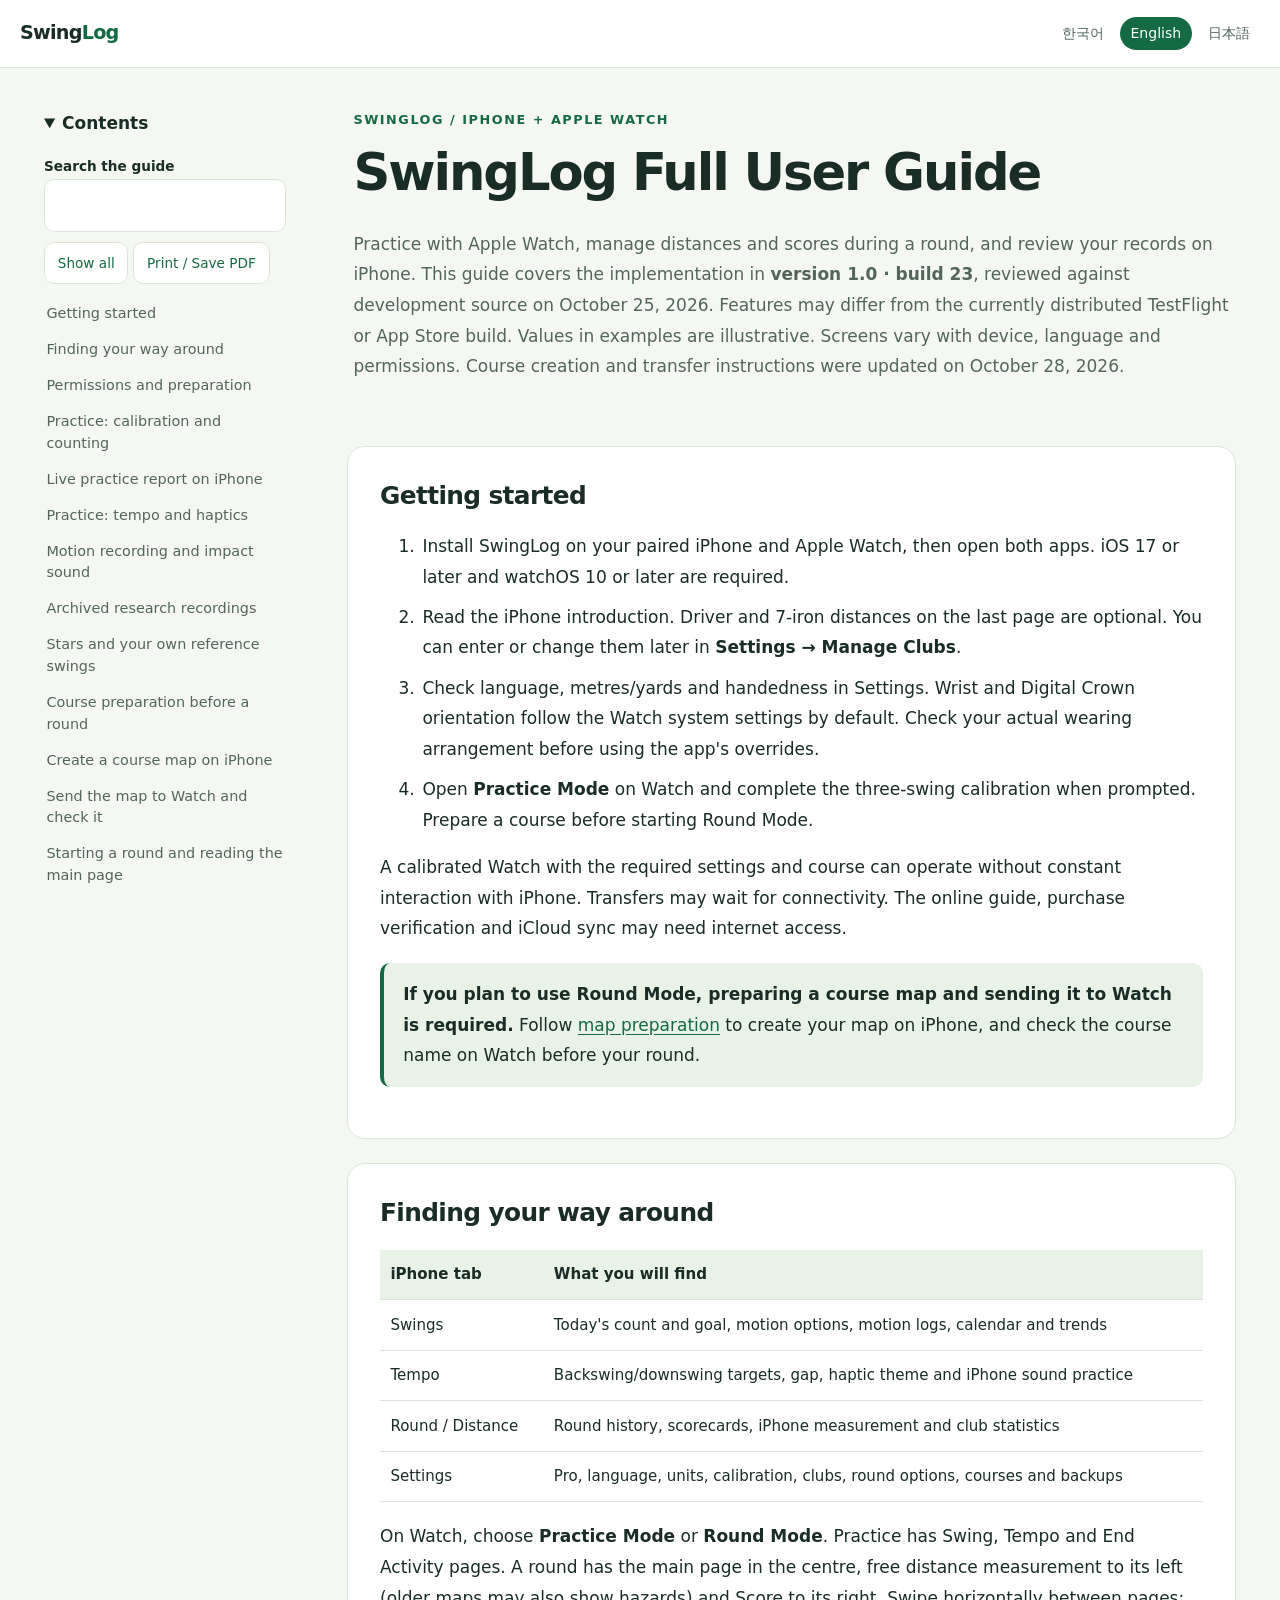
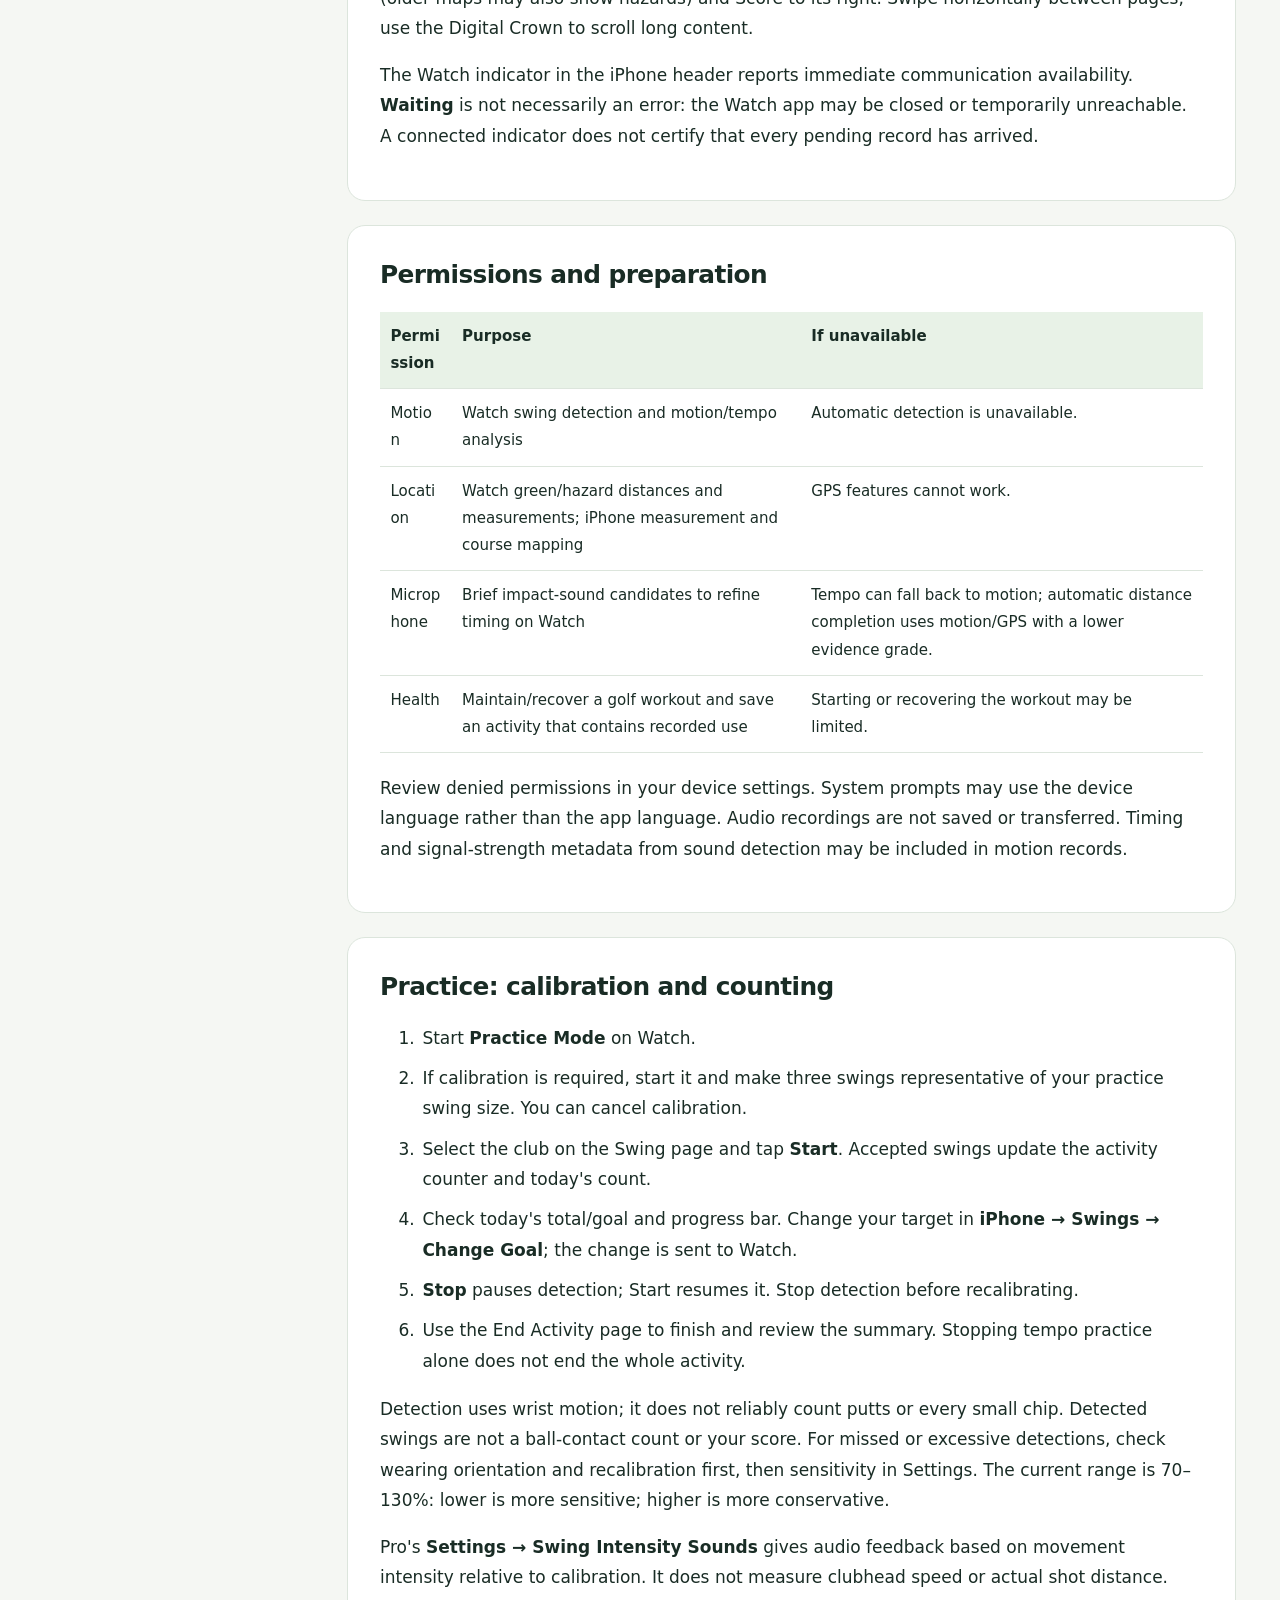
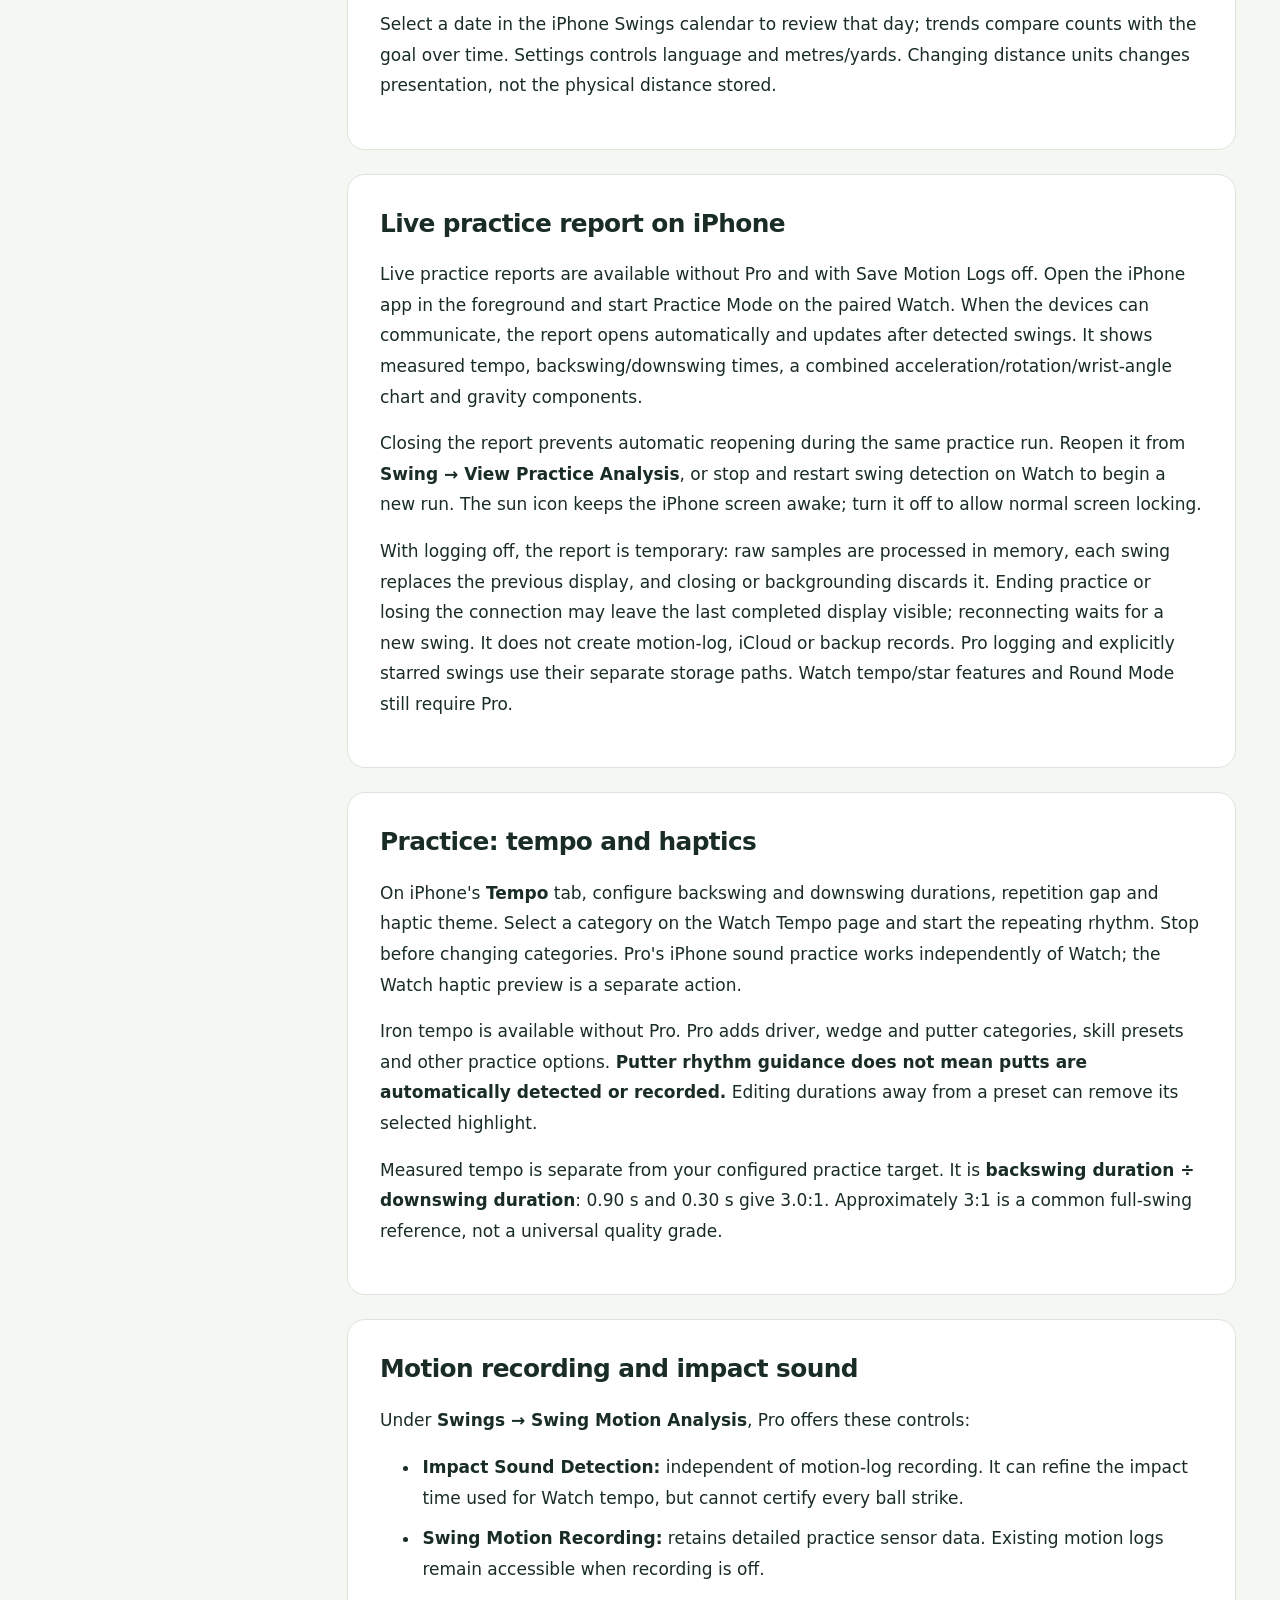
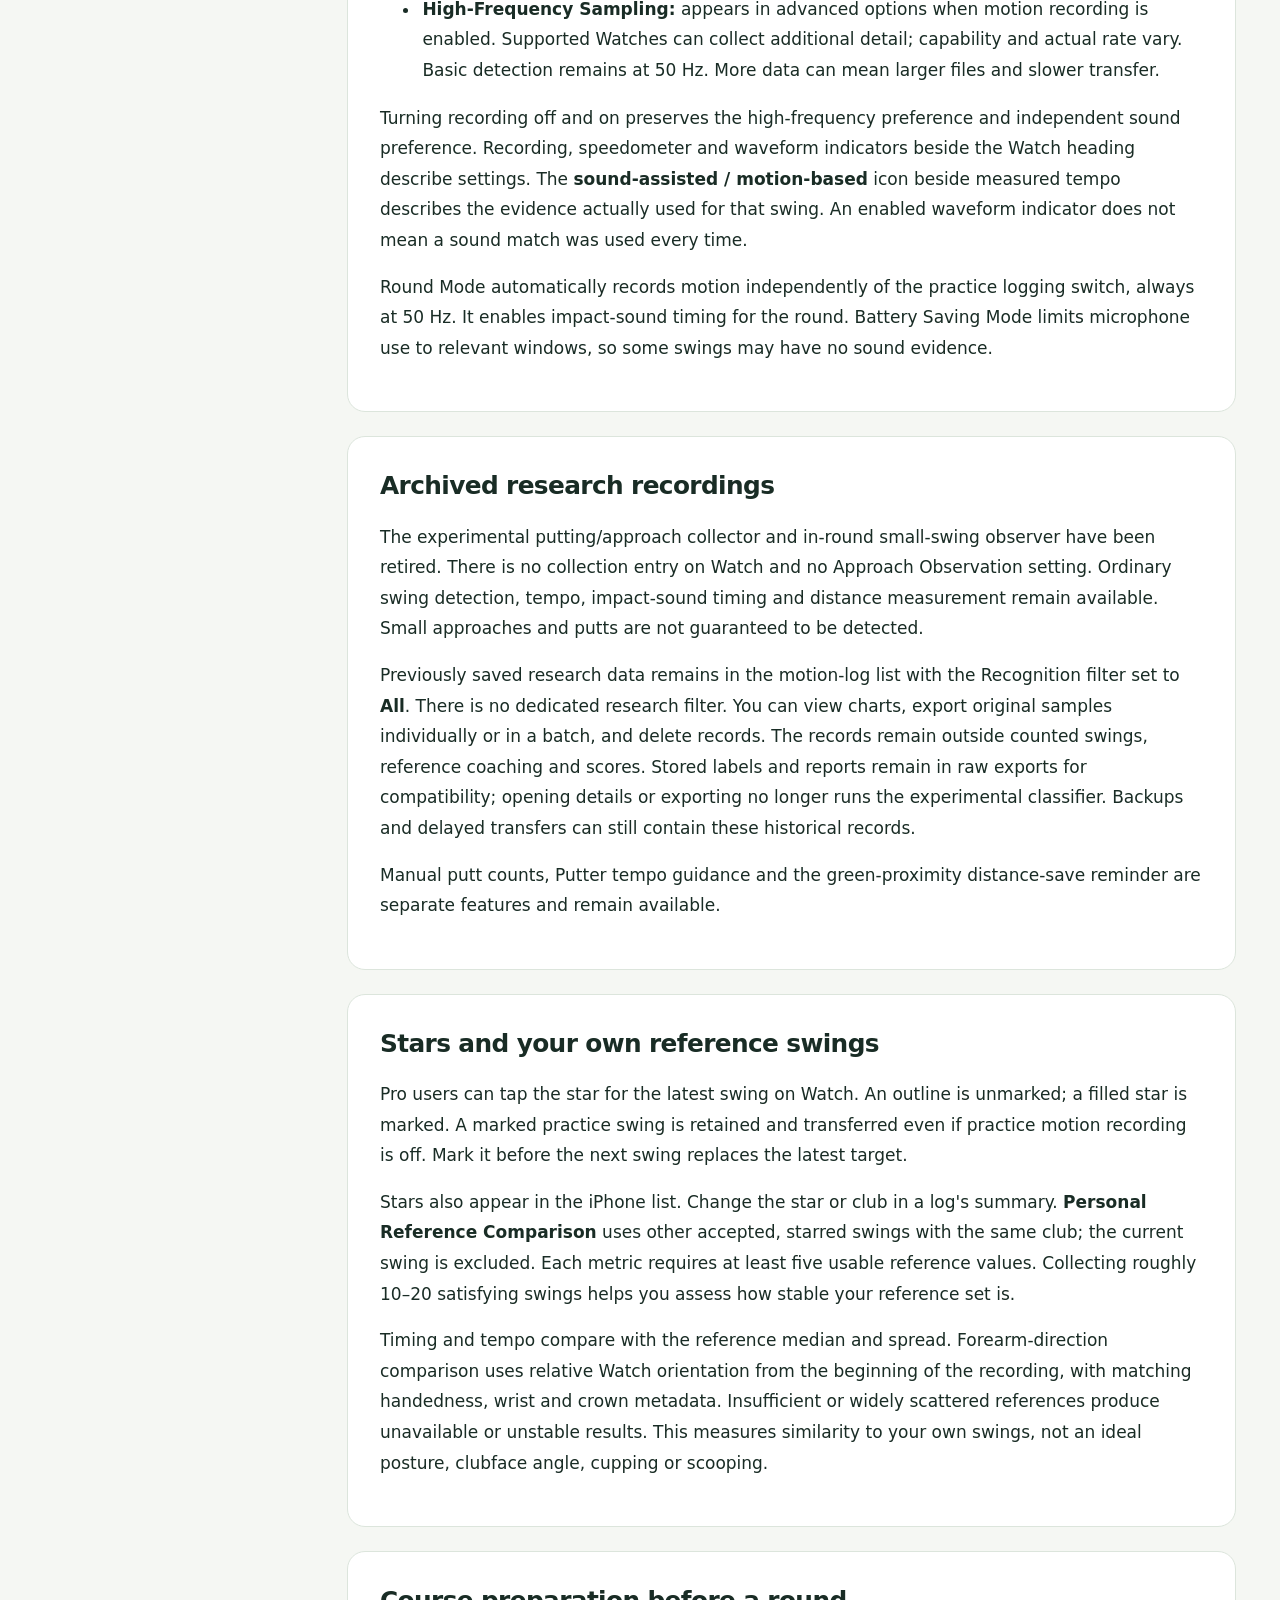
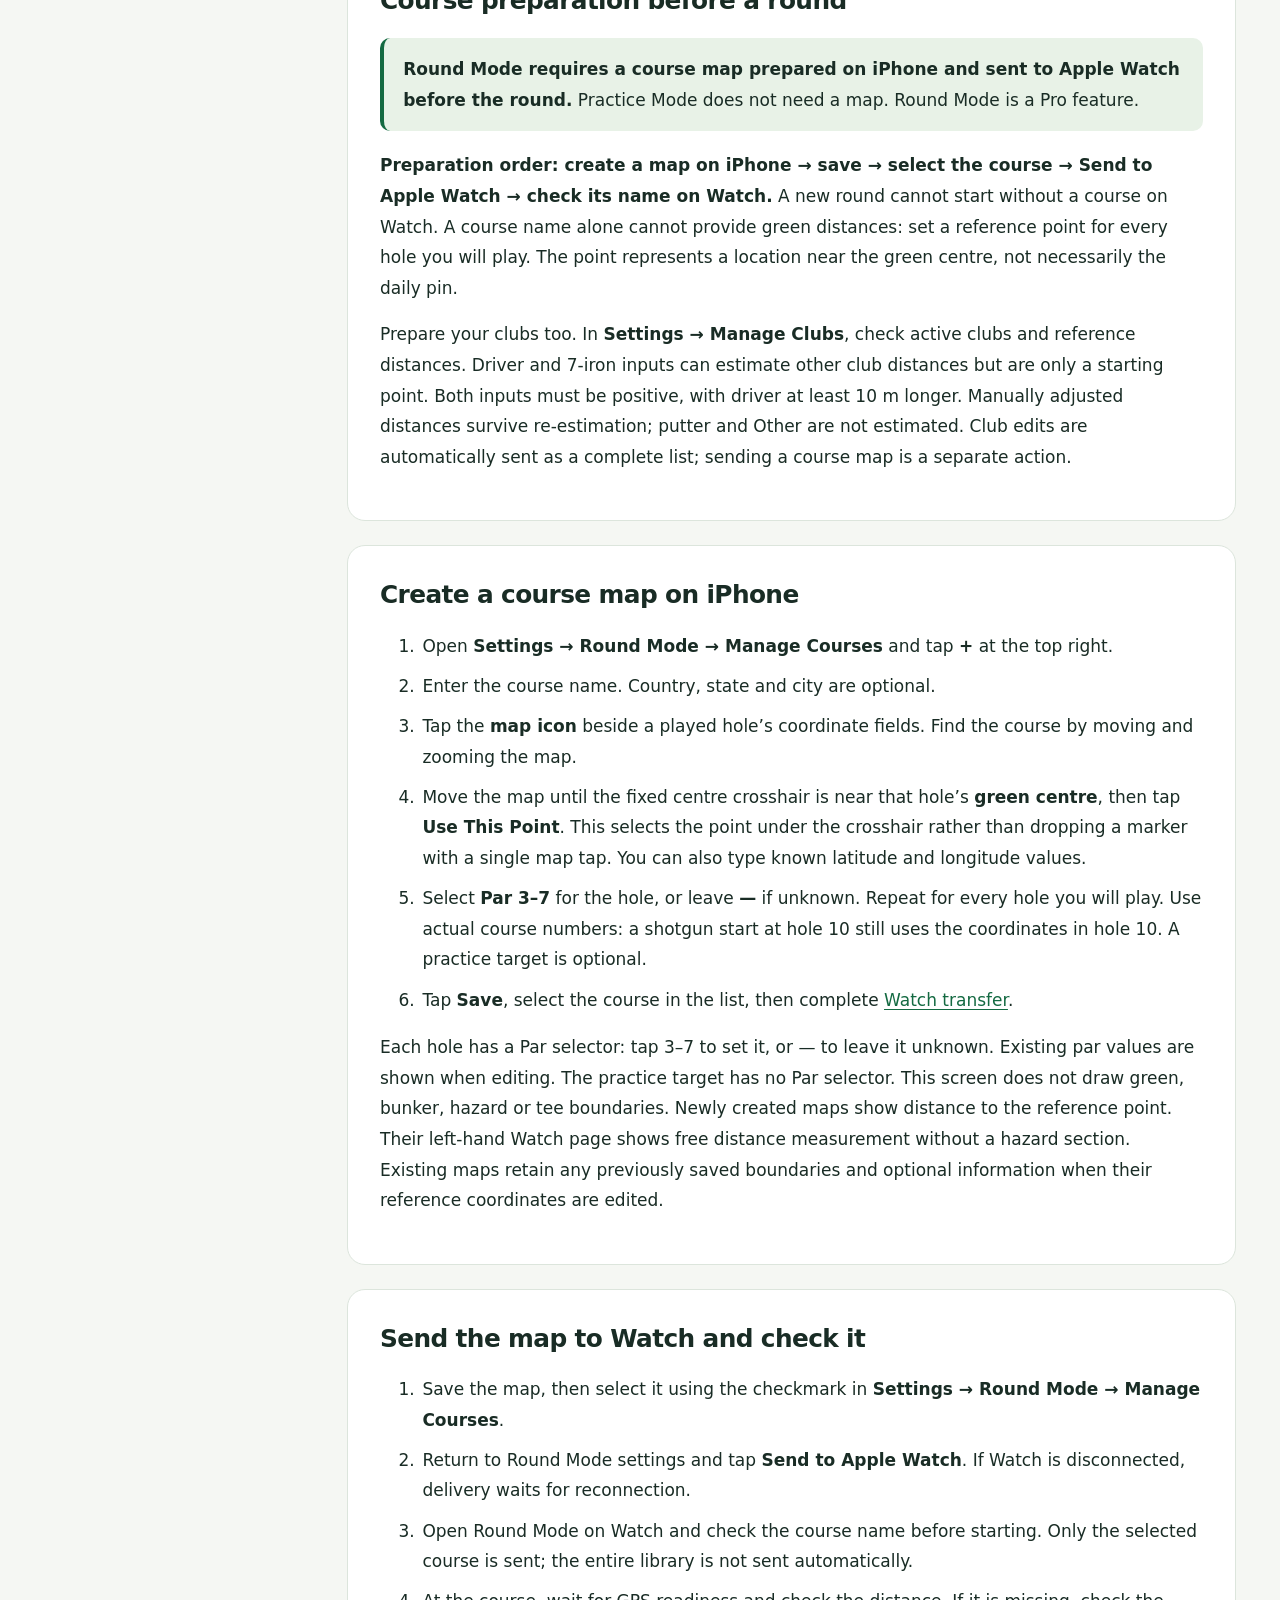
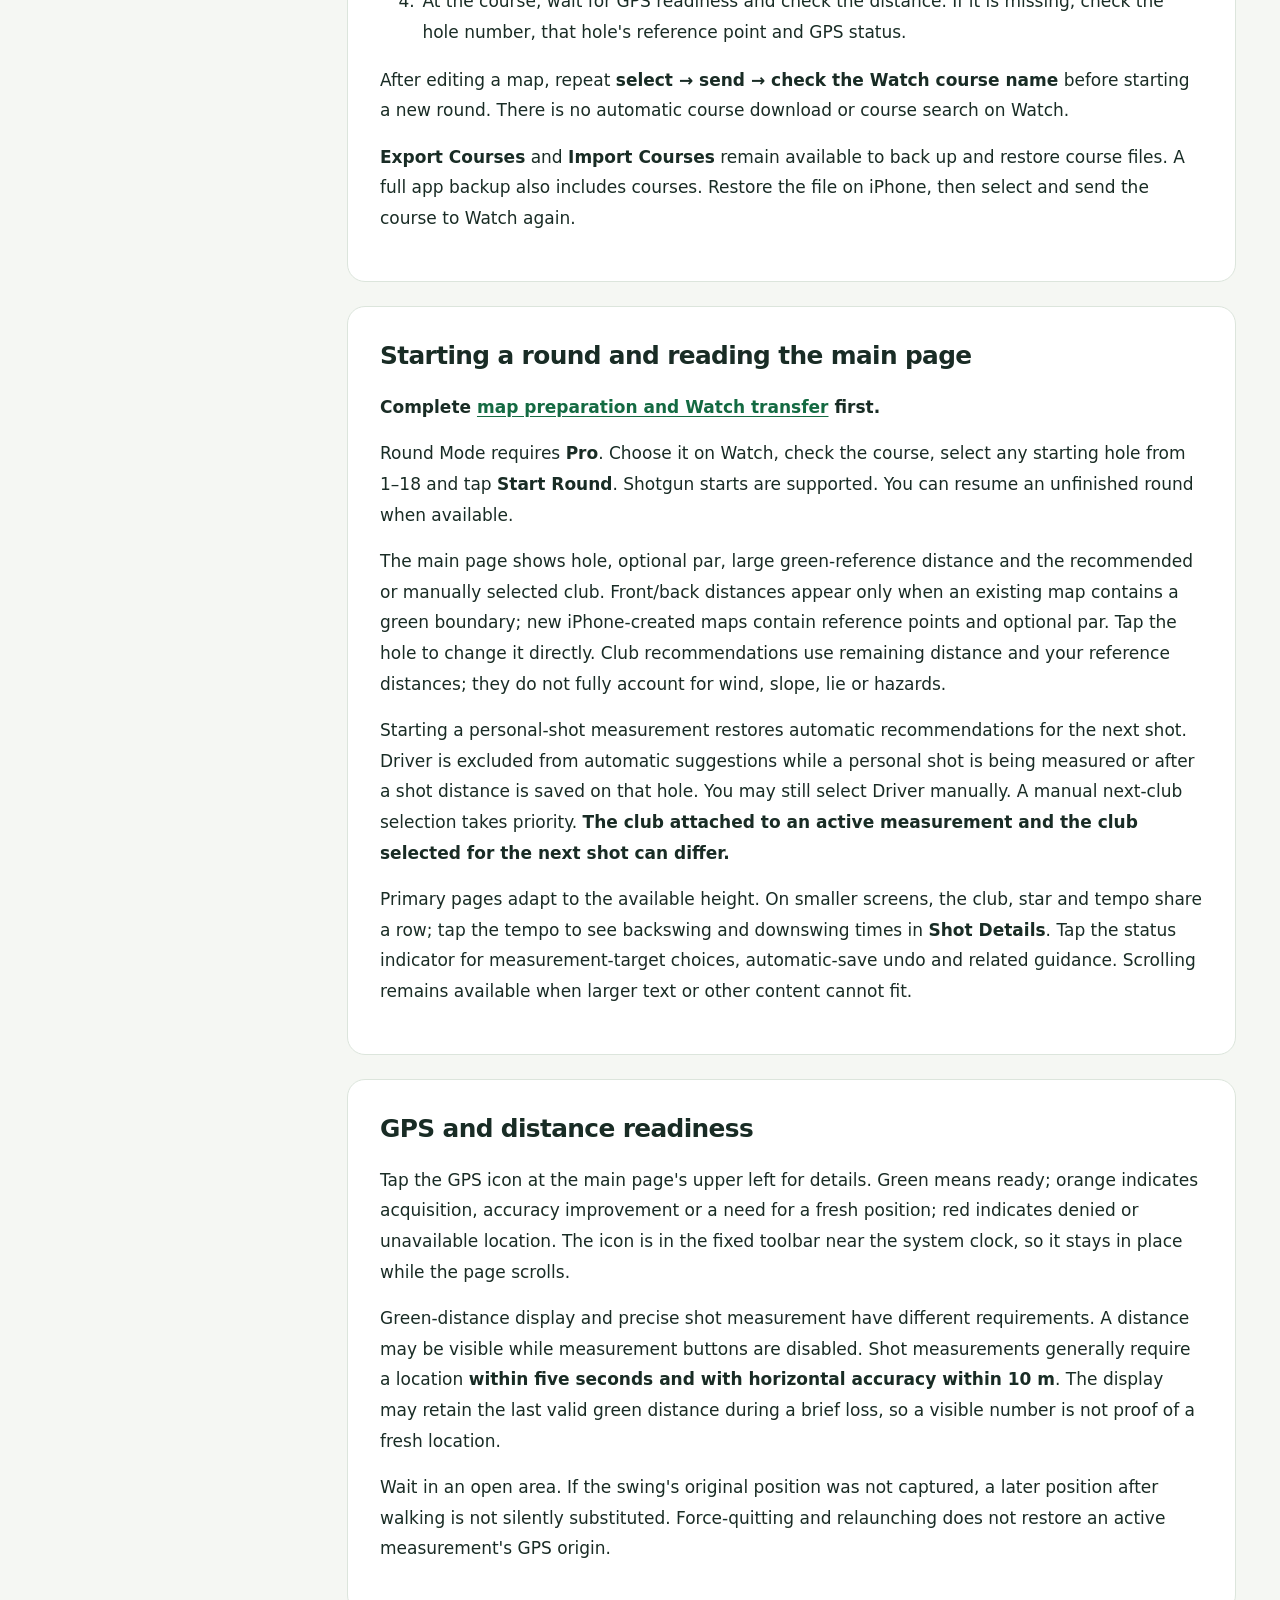
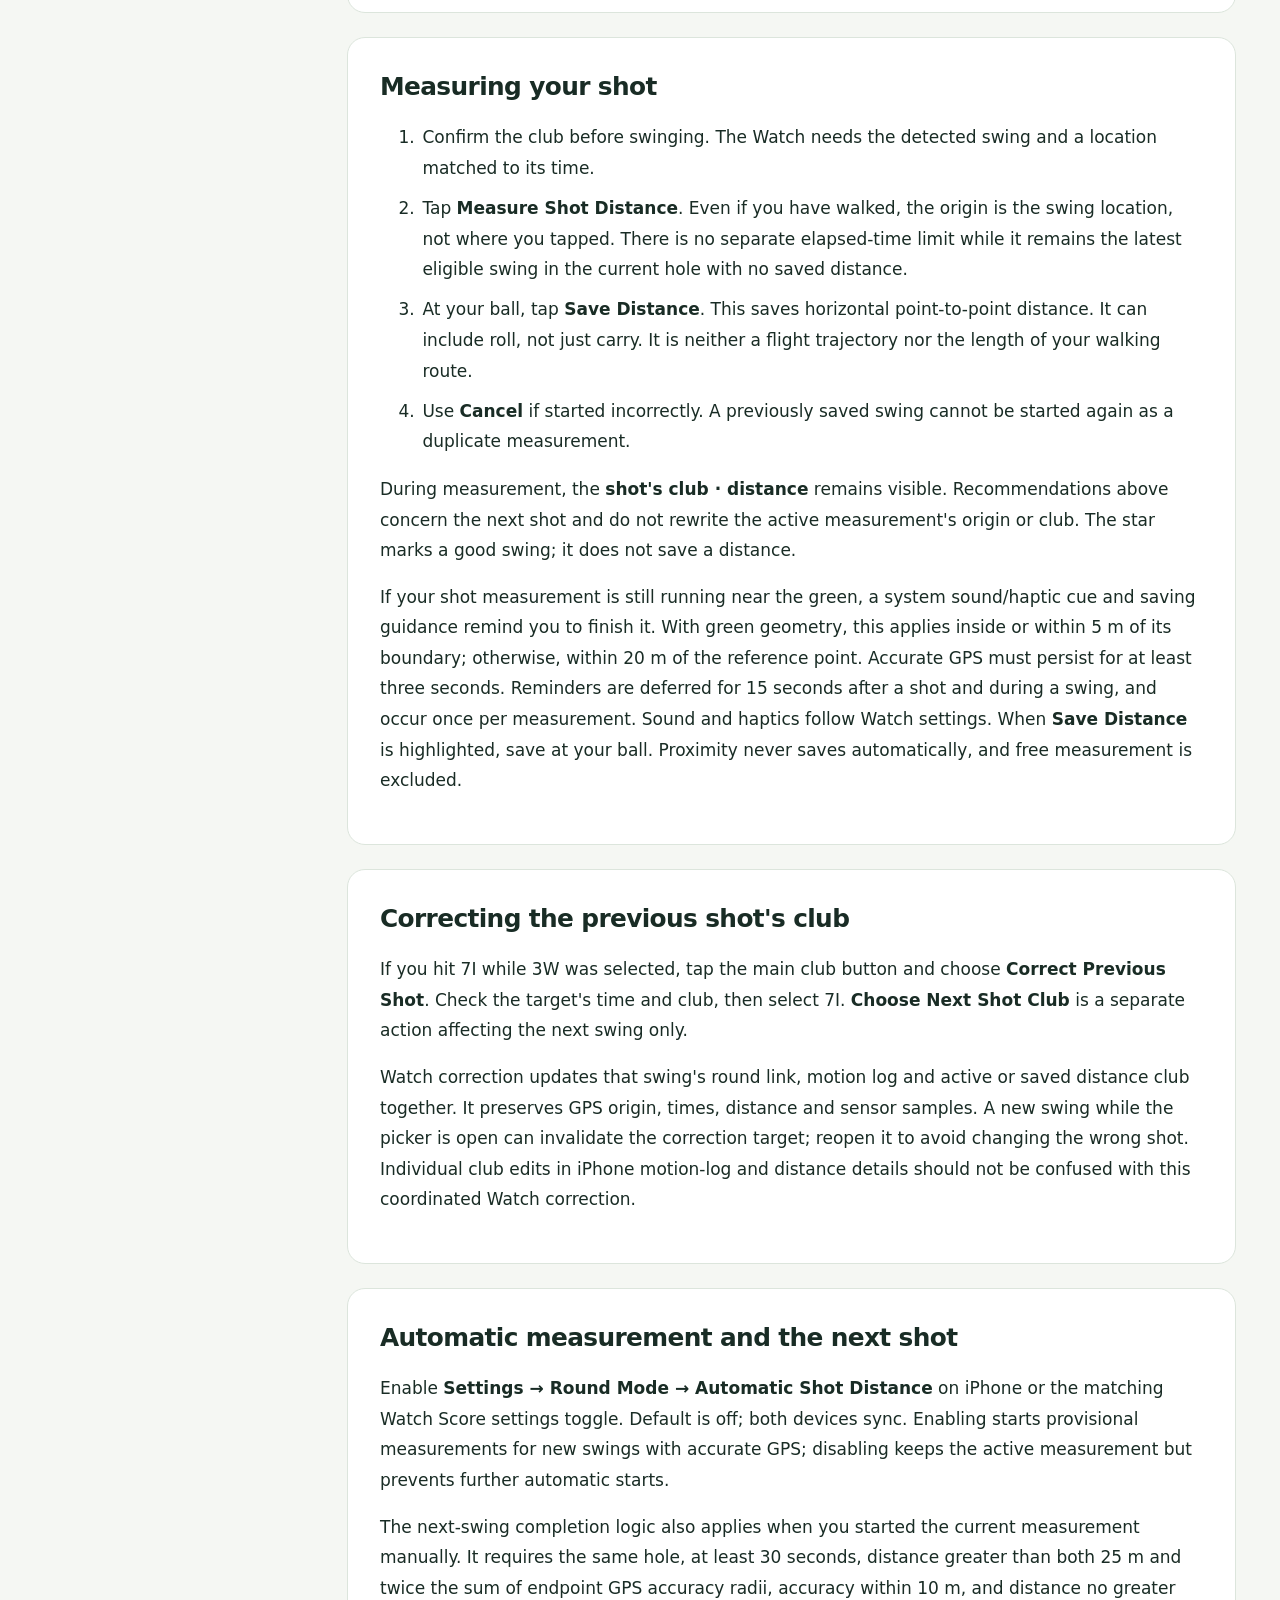
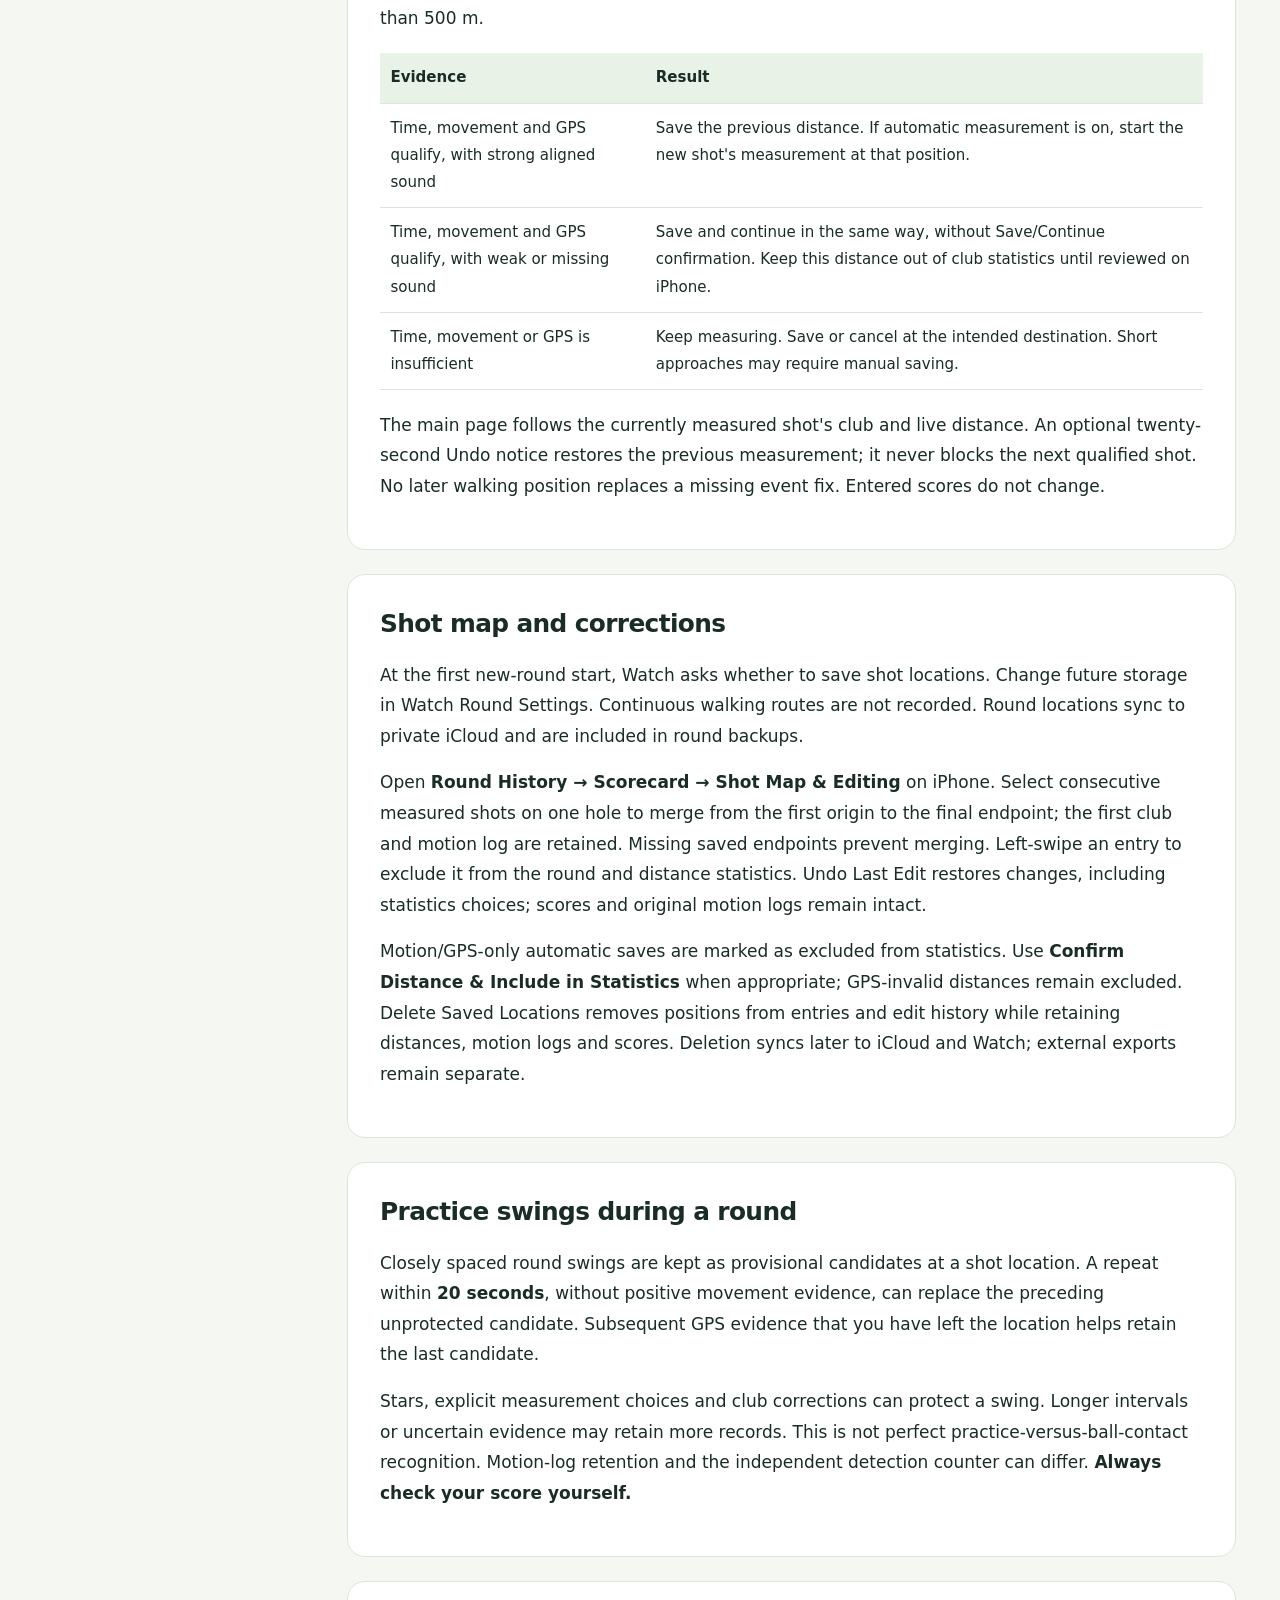
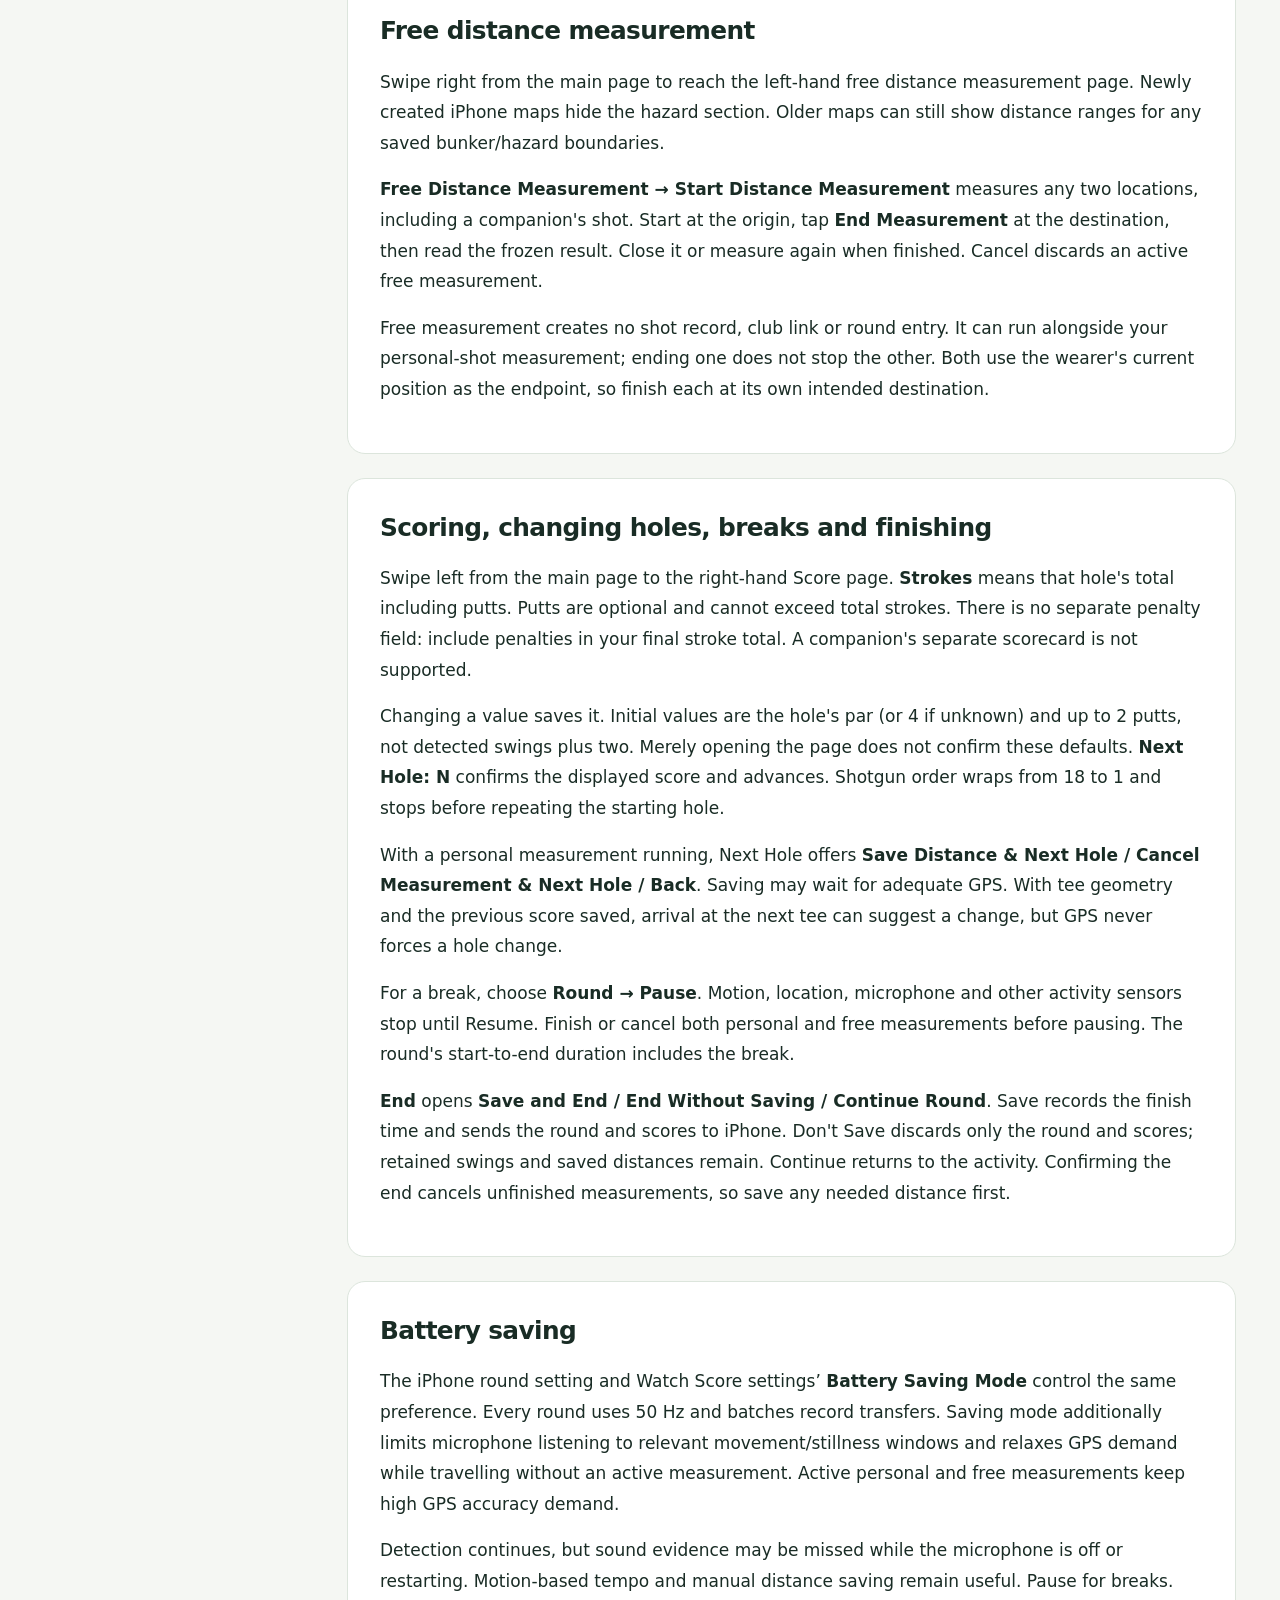
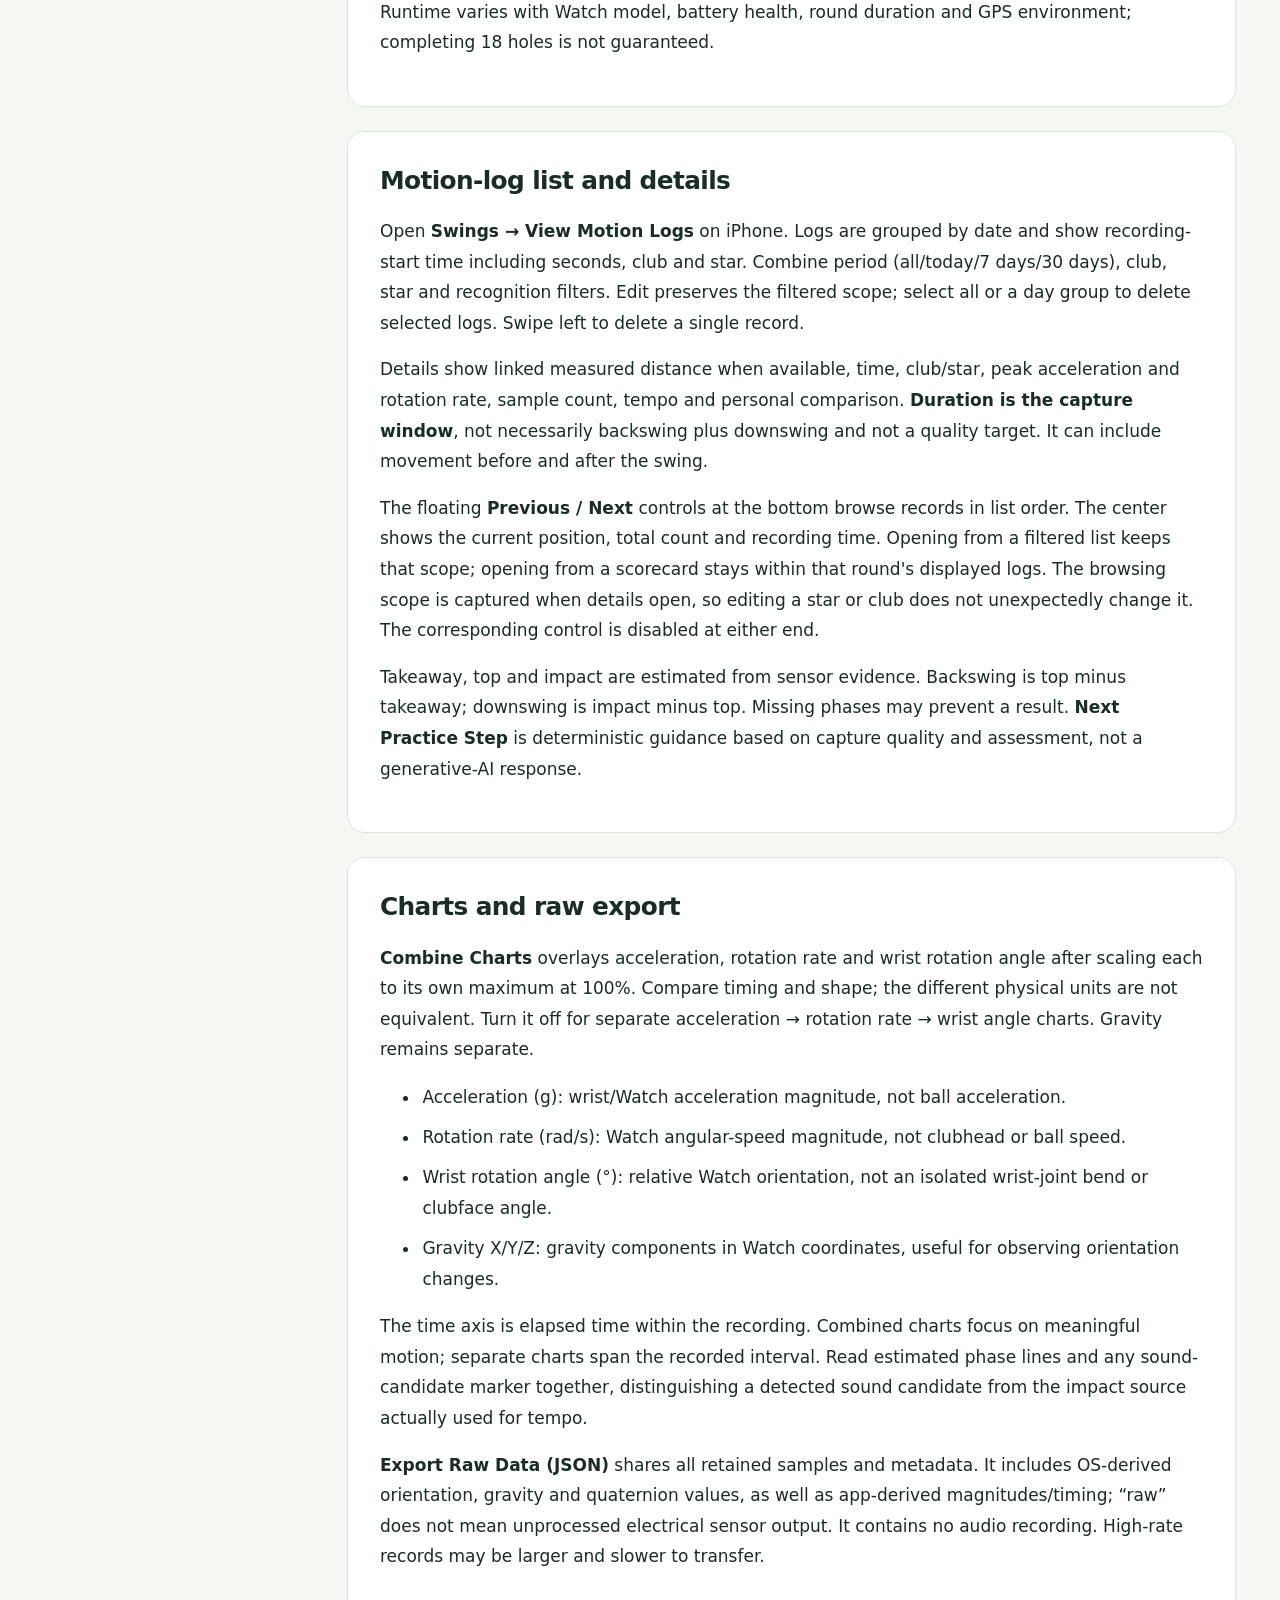
==== commit f53a43af: "Document per-hole par selection on iPhone" ====
--- a/guide/en/index.html
+++ b/guide/en/index.html
@@ -54,10 +54,10 @@
 <li>Enter the course name. Country, state and city are optional.</li>
 <li>Tap the <strong>map icon</strong> beside a played hole’s coordinate fields. Find the course by moving and zooming the map.</li>
 <li>Move the map until the fixed centre crosshair is near that hole’s <strong>green centre</strong>, then tap <strong>Use This Point</strong>. This selects the point under the crosshair rather than dropping a marker with a single map tap. You can also type known latitude and longitude values.</li>
-<li>Repeat for every hole you will play. Use actual course numbers: a shotgun start at hole 10 still uses the coordinates in hole 10. A practice target is optional.</li>
+<li>Select <strong>Par 3–7</strong> for the hole, or leave <strong>—</strong> if unknown. Repeat for every hole you will play. Use actual course numbers: a shotgun start at hole 10 still uses the coordinates in hole 10. A practice target is optional.</li>
 <li>Tap <strong>Save</strong>, select the course in the list, then complete <a href="#course-transfer">Watch transfer</a>.</li>
 </ol>
-<p>This screen creates hole reference points; it does not draw green, bunker, hazard or tee boundaries or enter par. Newly created maps show distance to the reference point. Their left-hand Watch page shows free distance measurement without a hazard section. Existing maps retain any previously saved boundaries and optional information when their reference coordinates are edited.</p></section><section id="course-transfer" aria-labelledby="h-course-transfer"><h2 id="h-course-transfer"><a href="#course-transfer">Send the map to Watch and check it</a></h2><ol>
+<p>Each hole has a Par selector: tap 3–7 to set it, or — to leave it unknown. Existing par values are shown when editing. The practice target has no Par selector. This screen does not draw green, bunker, hazard or tee boundaries. Newly created maps show distance to the reference point. Their left-hand Watch page shows free distance measurement without a hazard section. Existing maps retain any previously saved boundaries and optional information when their reference coordinates are edited.</p></section><section id="course-transfer" aria-labelledby="h-course-transfer"><h2 id="h-course-transfer"><a href="#course-transfer">Send the map to Watch and check it</a></h2><ol>
 <li>Save the map, then select it using the checkmark in <strong>Settings → Round Mode → Manage Courses</strong>.</li>
 <li>Return to Round Mode settings and tap <strong>Send to Apple Watch</strong>. If Watch is disconnected, delivery waits for reconnection.</li>
 <li>Open Round Mode on Watch and check the course name before starting. Only the selected course is sent; the entire library is not sent automatically.</li>
@@ -66,7 +66,7 @@
 <p>After editing a map, repeat <strong>select → send → check the Watch course name</strong> before starting a new round. There is no automatic course download or course search on Watch.</p>
 <p><strong>Export Courses</strong> and <strong>Import Courses</strong> remain available to back up and restore course files. A full app backup also includes courses. Restore the file on iPhone, then select and send the course to Watch again.</p></section><section id="round-start" aria-labelledby="h-round-start"><h2 id="h-round-start"><a href="#round-start">Starting a round and reading the main page</a></h2><p><strong>Complete <a href="#round-preparation">map preparation and Watch transfer</a> first.</strong></p>
 <p>Round Mode requires <strong>Pro</strong>. Choose it on Watch, check the course, select any starting hole from 1–18 and tap <strong>Start Round</strong>. Shotgun starts are supported. You can resume an unfinished round when available.</p>
-<p>The main page shows hole, optional par, large green-reference distance and the recommended or manually selected club. Front/back distances appear only when an existing map contains a green boundary; new iPhone-created maps contain reference points only. Tap the hole to change it directly. Club recommendations use remaining distance and your reference distances; they do not fully account for wind, slope, lie or hazards.</p>
+<p>The main page shows hole, optional par, large green-reference distance and the recommended or manually selected club. Front/back distances appear only when an existing map contains a green boundary; new iPhone-created maps contain reference points and optional par. Tap the hole to change it directly. Club recommendations use remaining distance and your reference distances; they do not fully account for wind, slope, lie or hazards.</p>
 <p>Starting a personal-shot measurement restores automatic recommendations for the next shot. Driver is excluded from automatic suggestions while a personal shot is being measured or after a shot distance is saved on that hole. You may still select Driver manually. A manual next-club selection takes priority. <strong>The club attached to an active measurement and the club selected for the next shot can differ.</strong></p>
 <p>Primary pages adapt to the available height. On smaller screens, the club, star and tempo share a row; tap the tempo to see backswing and downswing times in <strong>Shot Details</strong>. Tap the status indicator for measurement-target choices, automatic-save undo and related guidance. Scrolling remains available when larger text or other content cannot fit.</p></section><section id="gps" aria-labelledby="h-gps"><h2 id="h-gps"><a href="#gps">GPS and distance readiness</a></h2><p>Tap the GPS icon at the main page&#x27;s upper left for details. Green means ready; orange indicates acquisition, accuracy improvement or a need for a fresh position; red indicates denied or unavailable location. The icon is in the fixed toolbar near the system clock, so it stays in place while the page scrolls.</p>
 <p>Green-distance display and precise shot measurement have different requirements. A distance may be visible while measurement buttons are disabled. Shot measurements generally require a location <strong>within five seconds and with horizontal accuracy within 10 m</strong>. The display may retain the last valid green distance during a brief loss, so a visible number is not proof of a fresh location.</p>
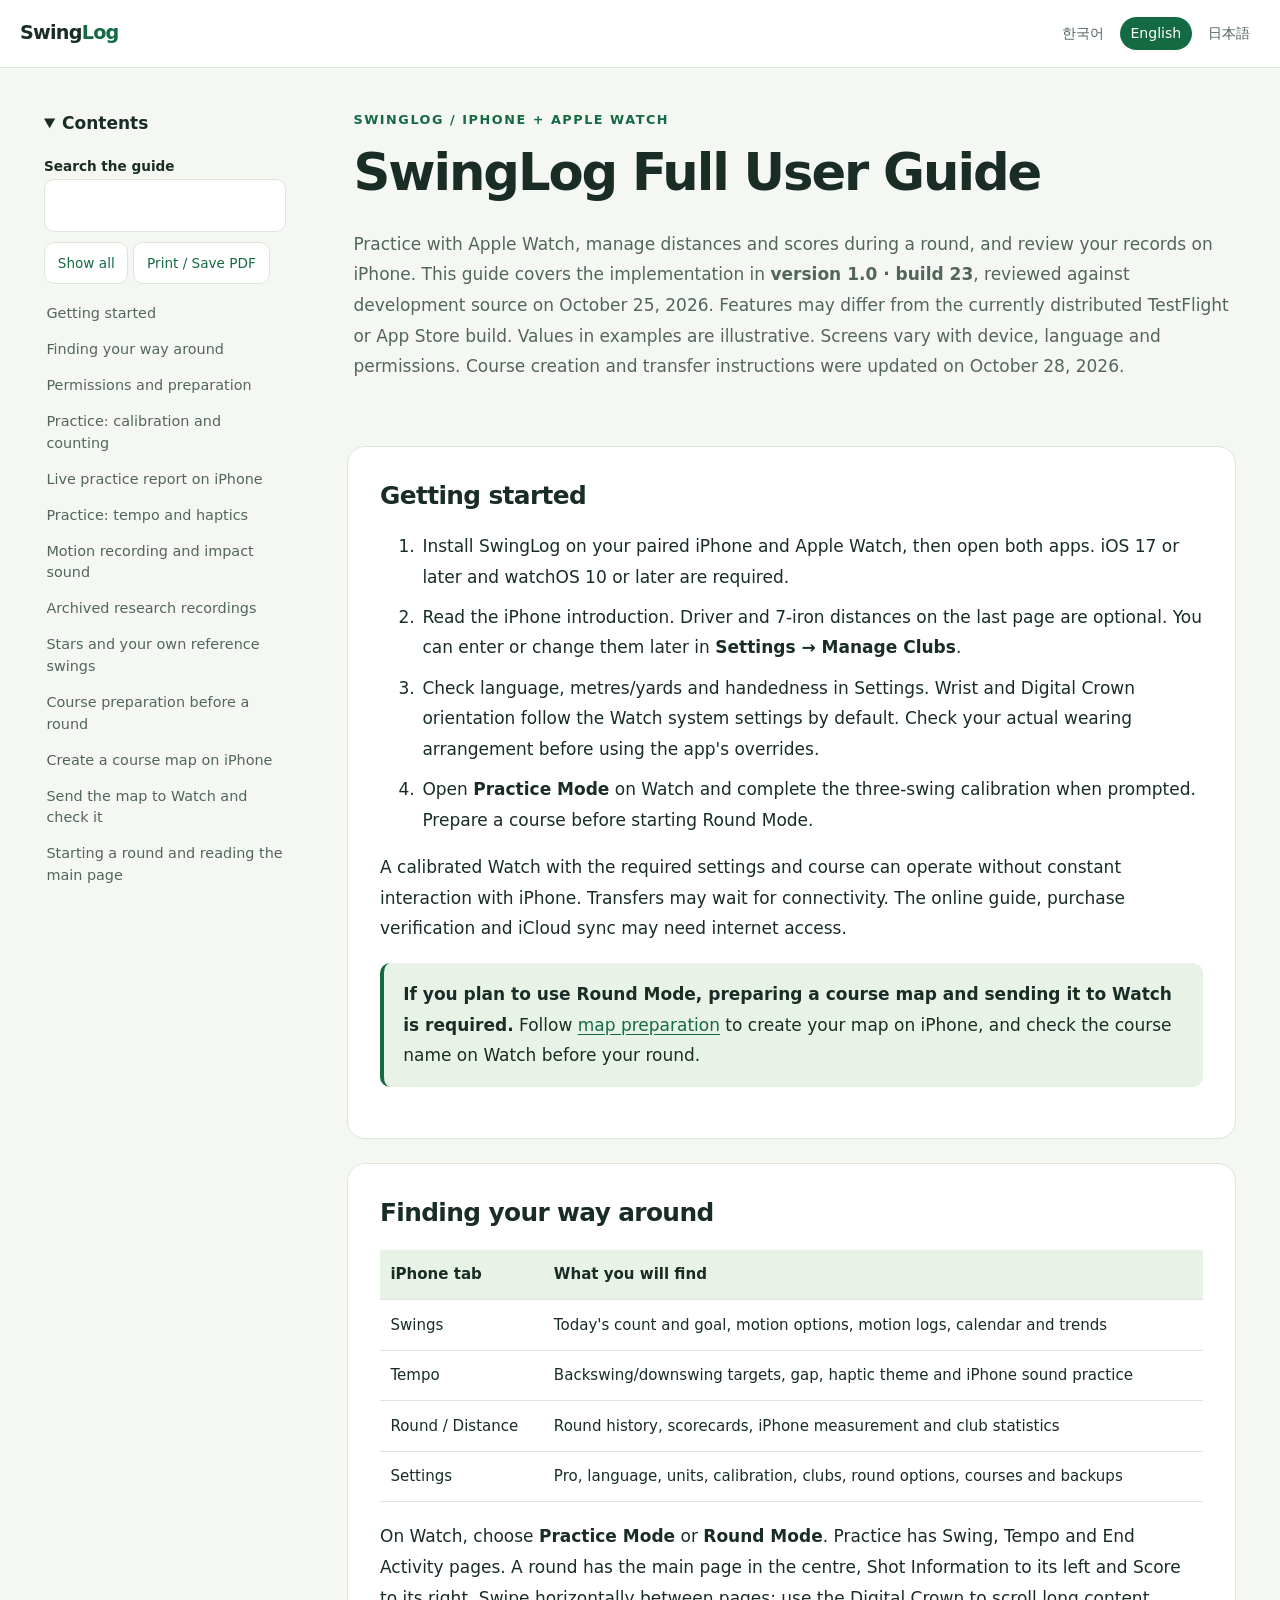
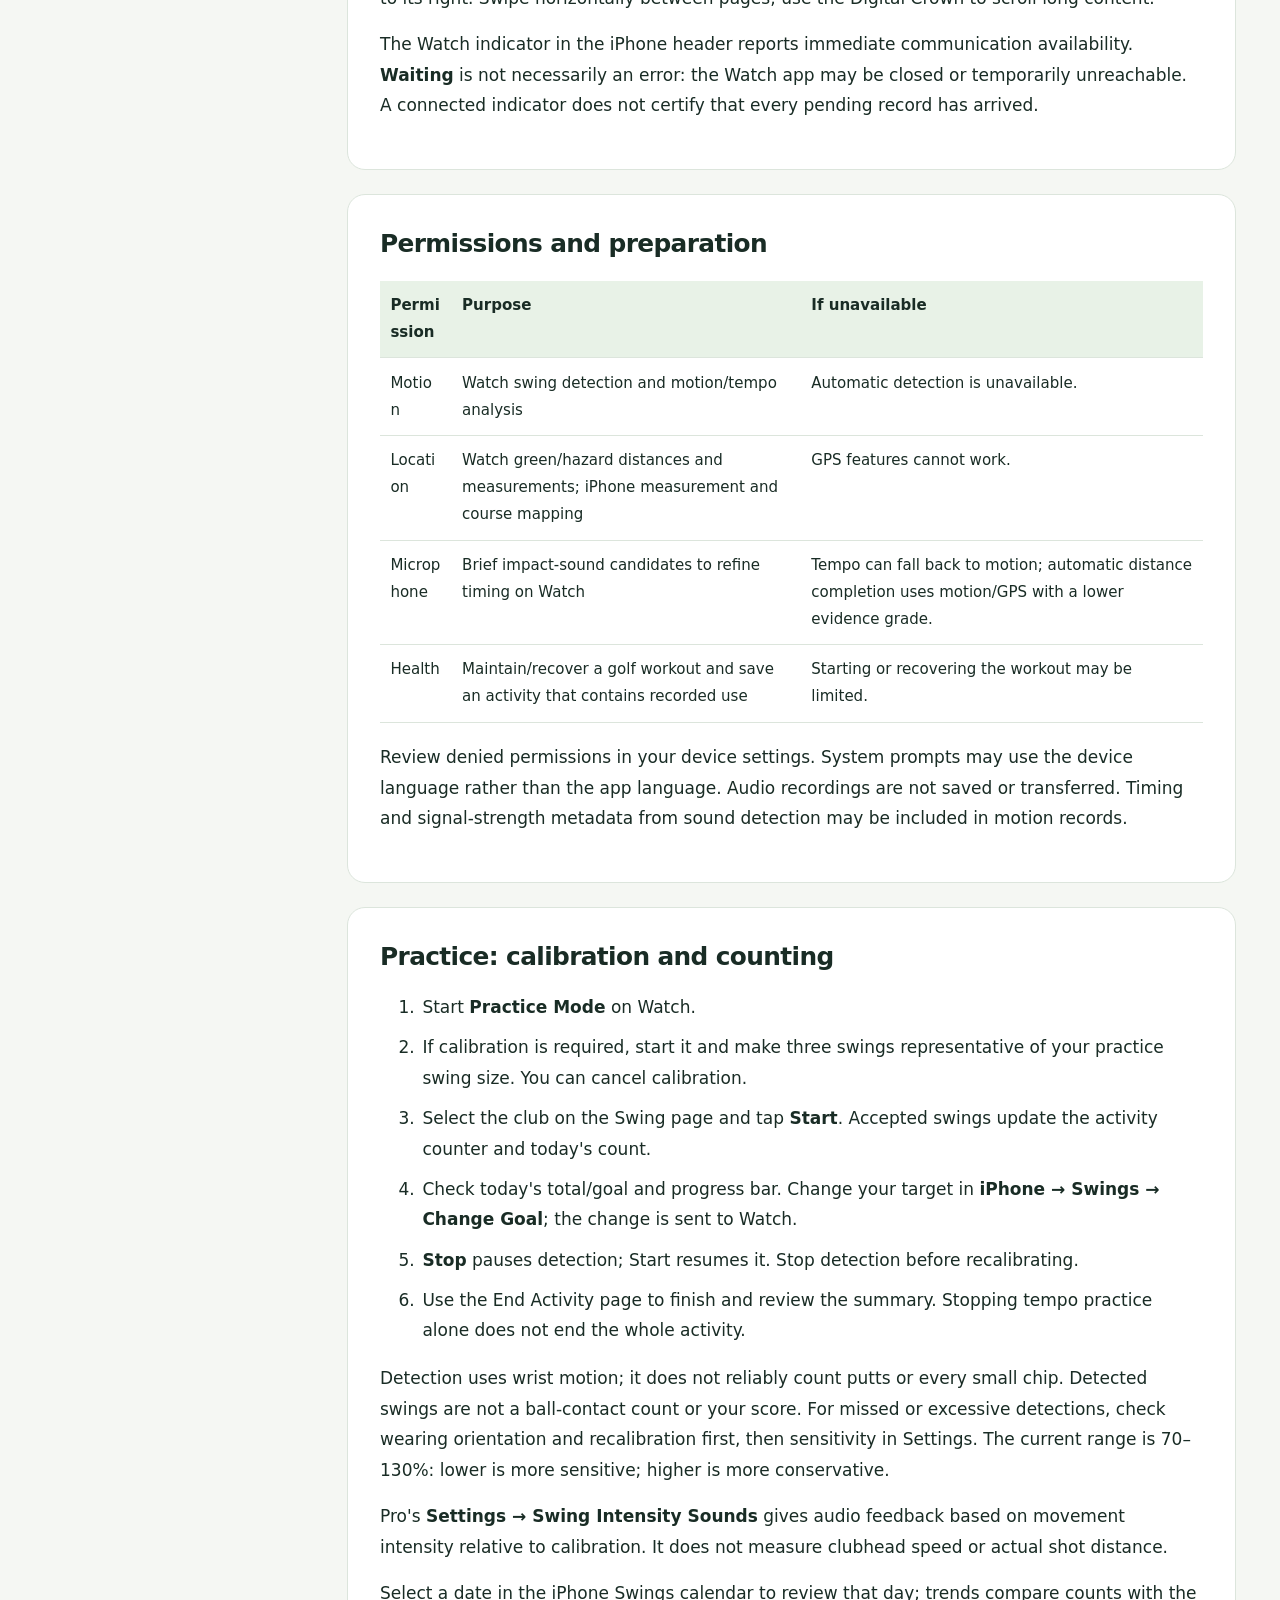
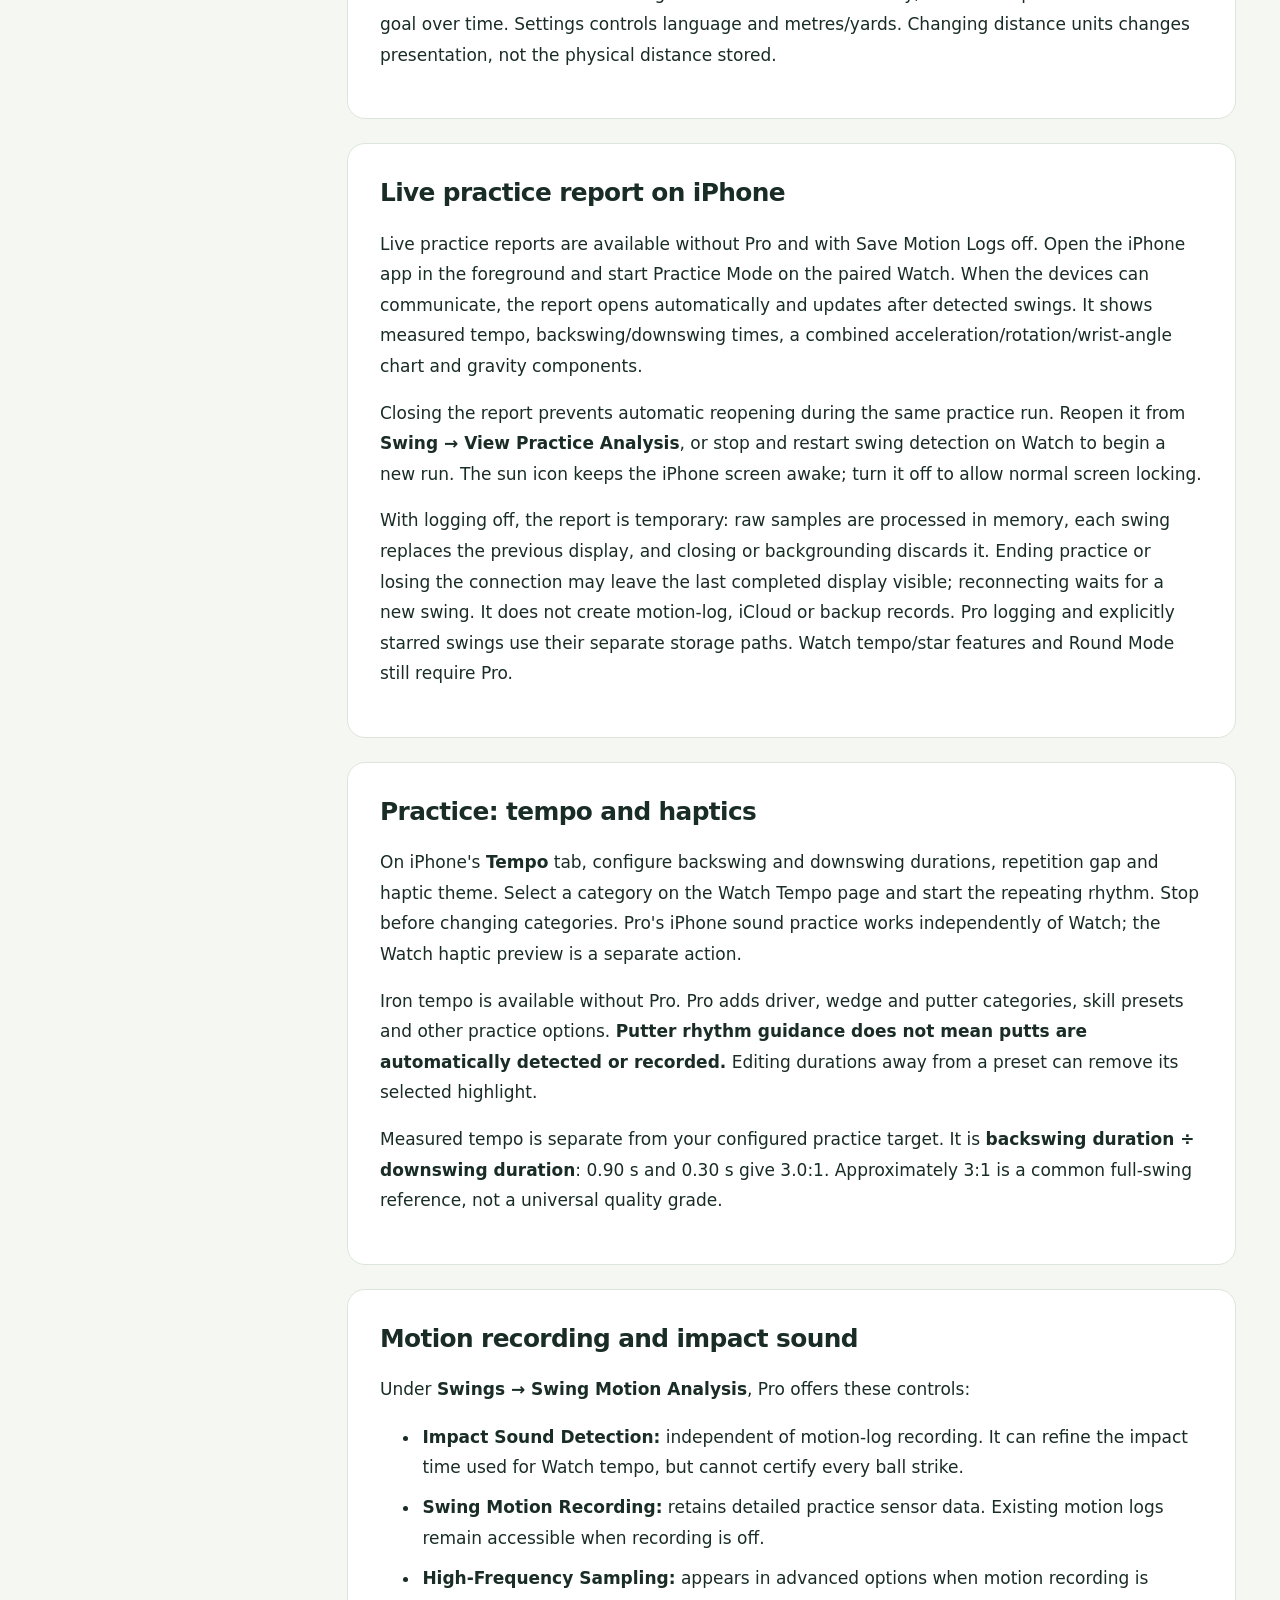
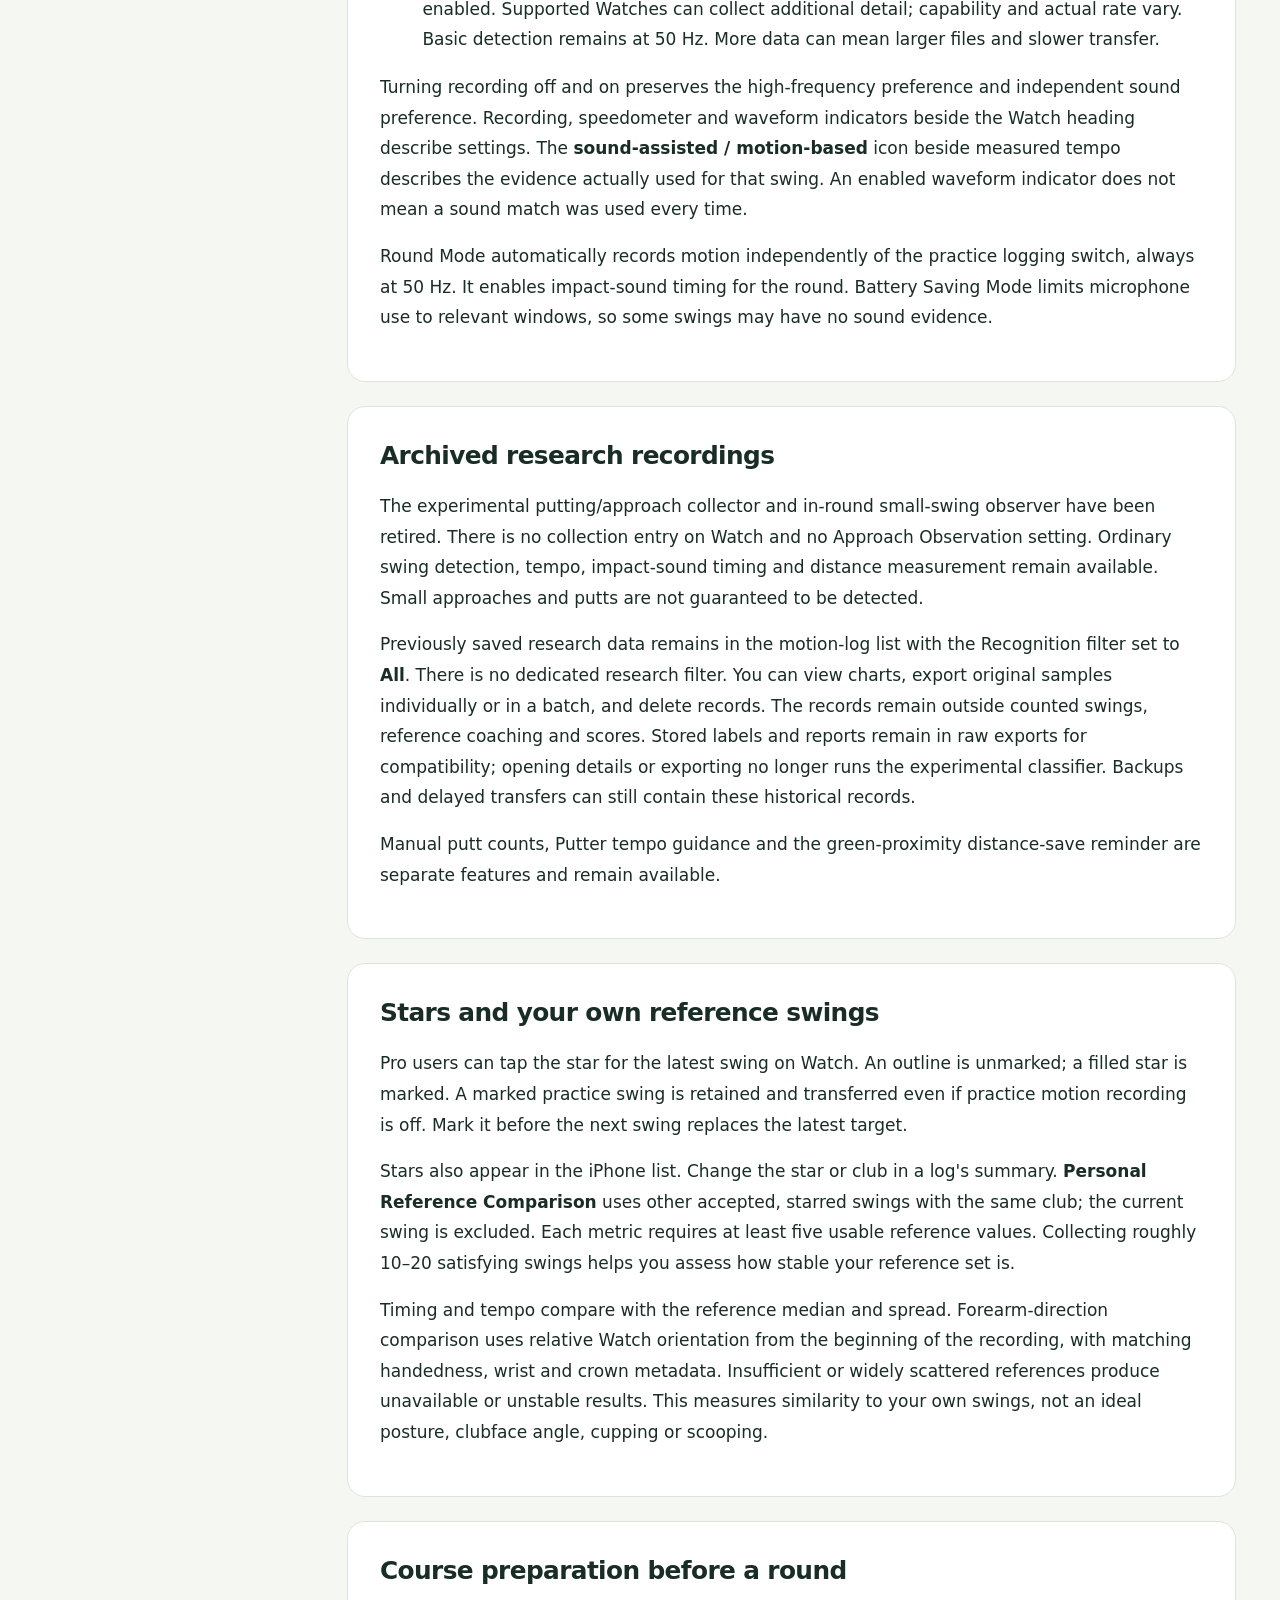
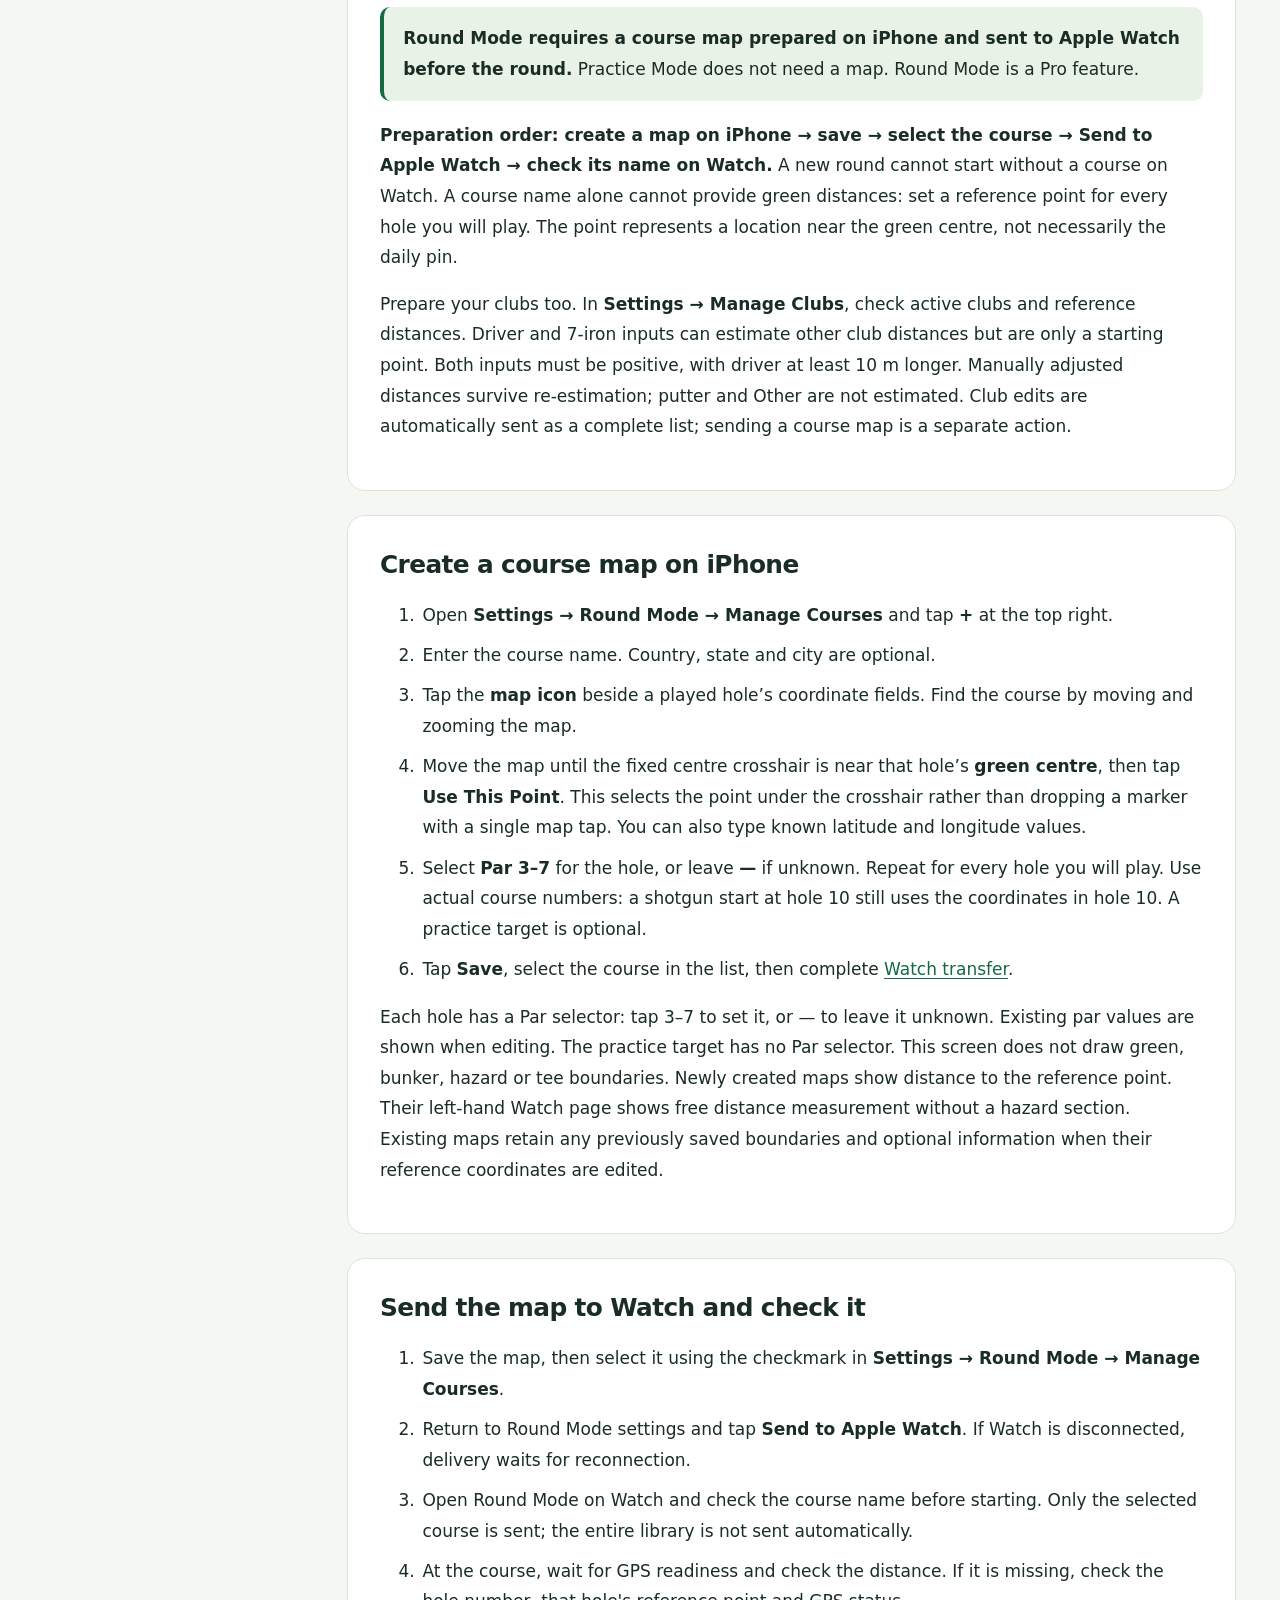
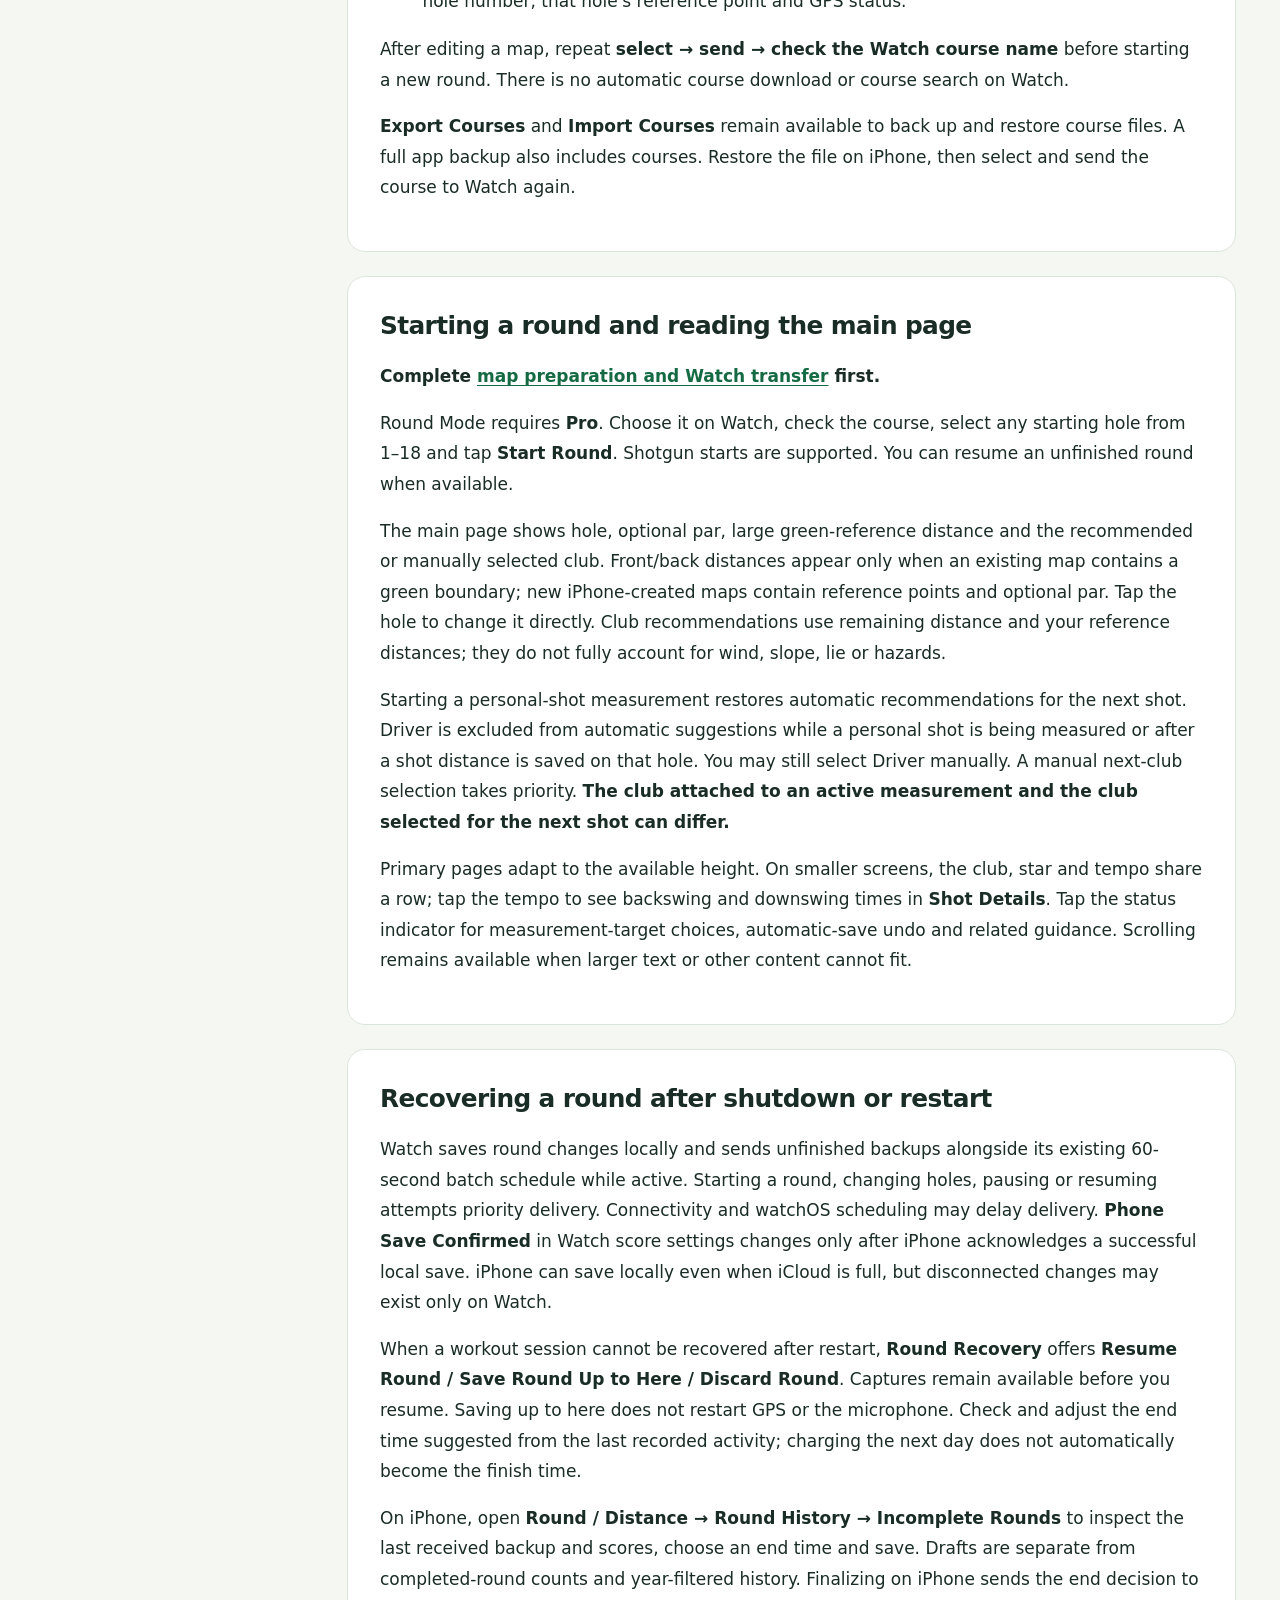
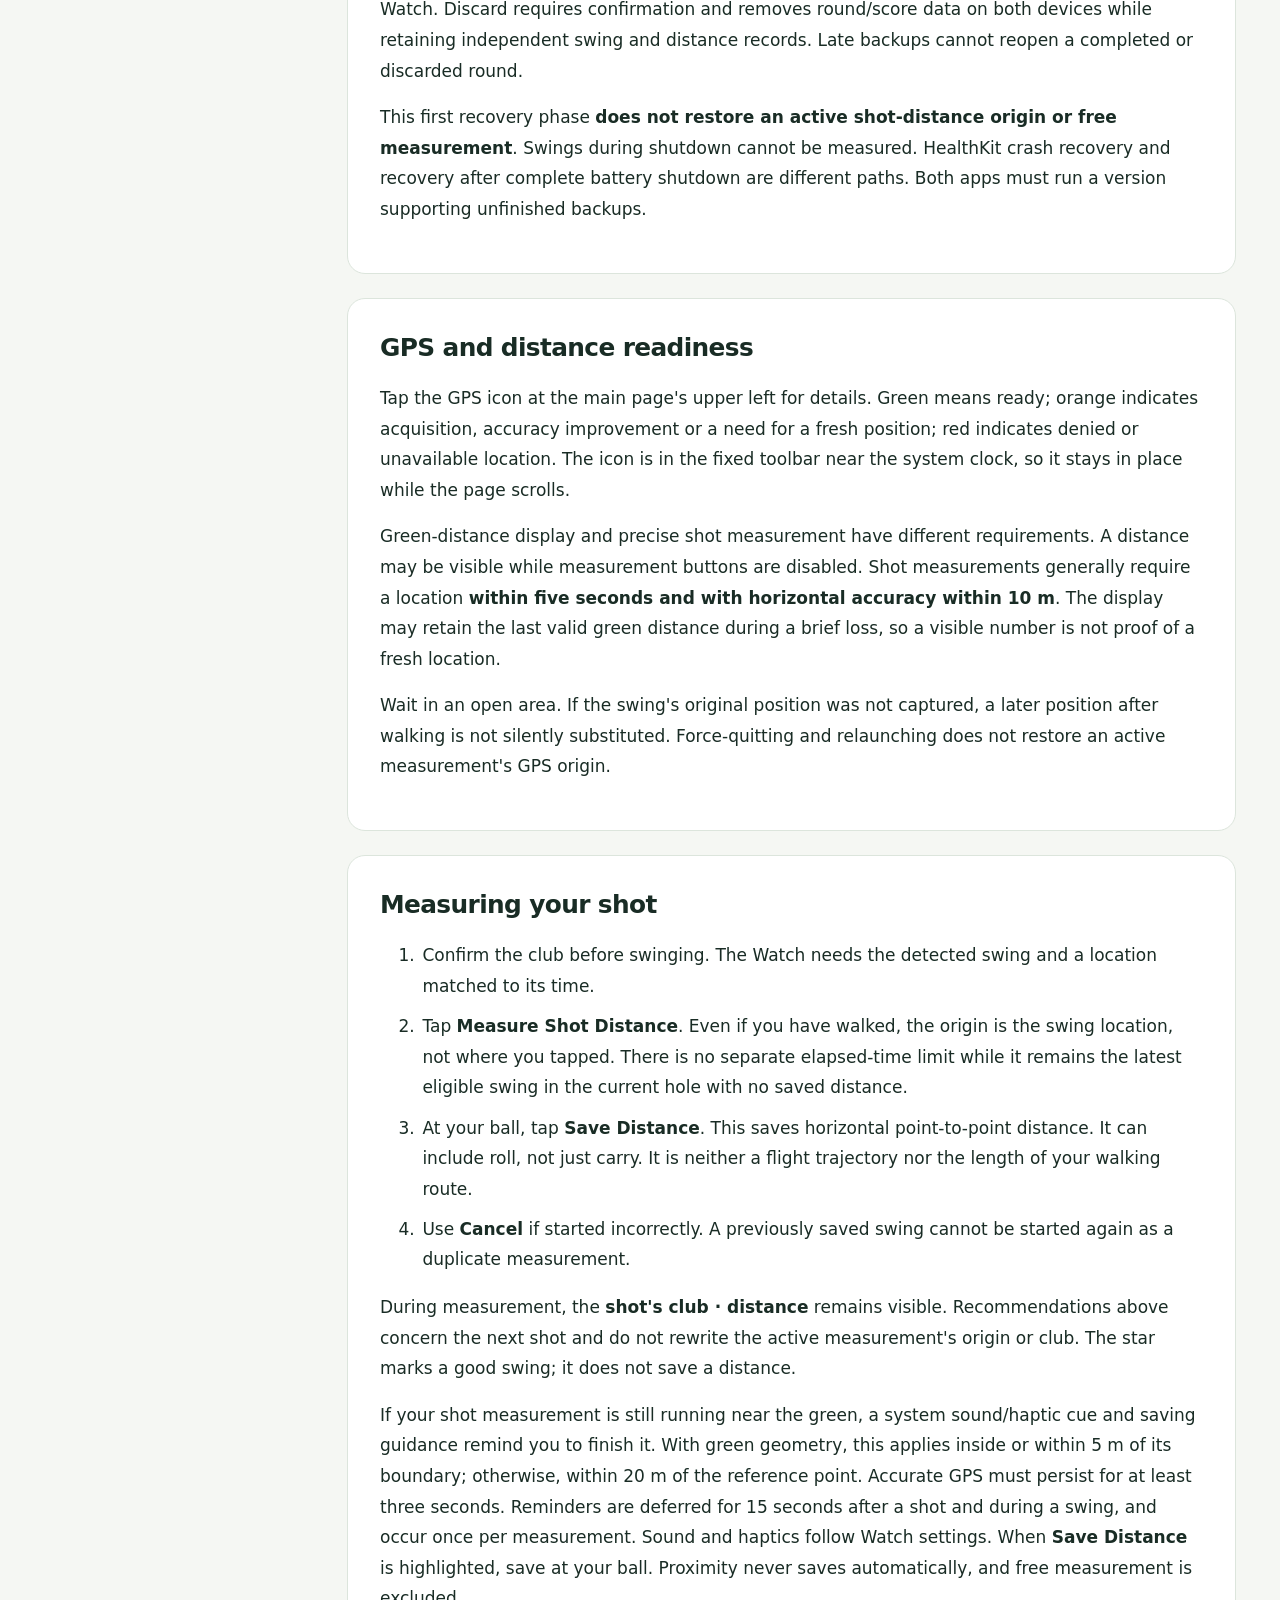
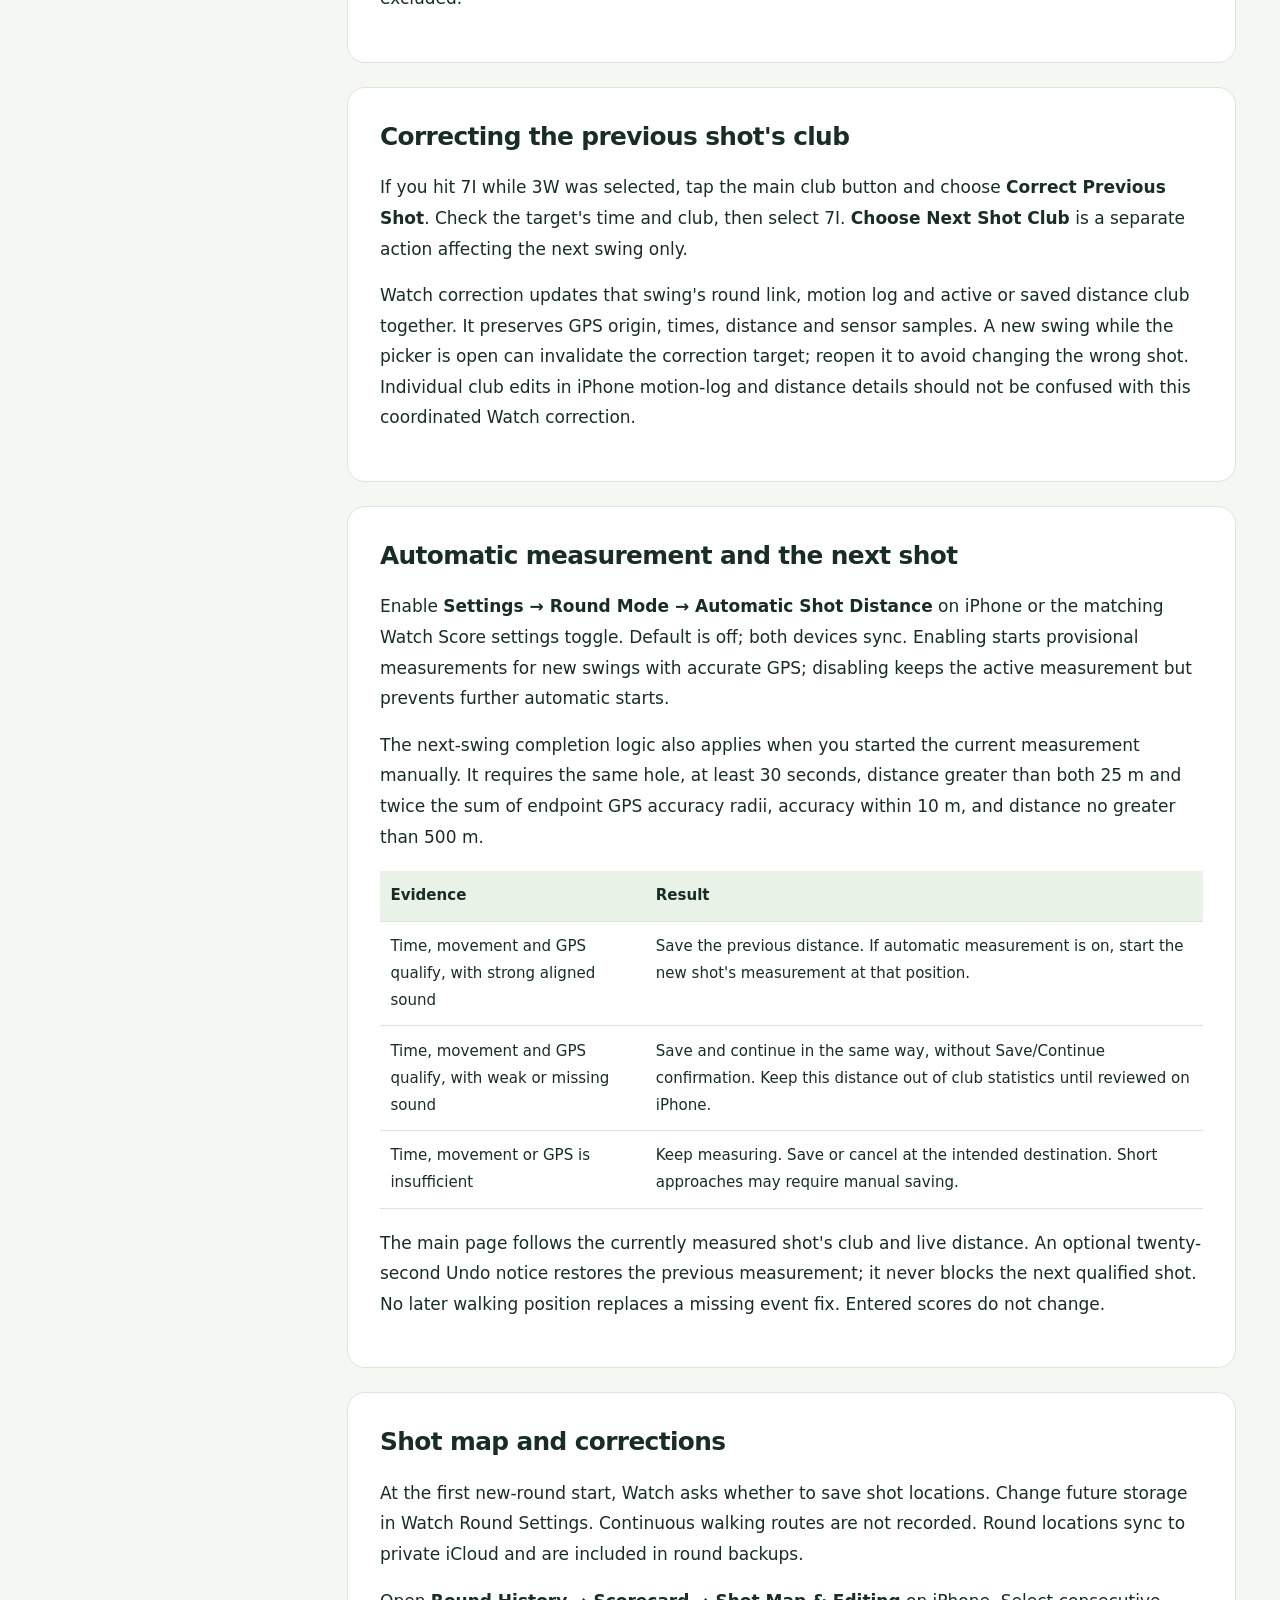
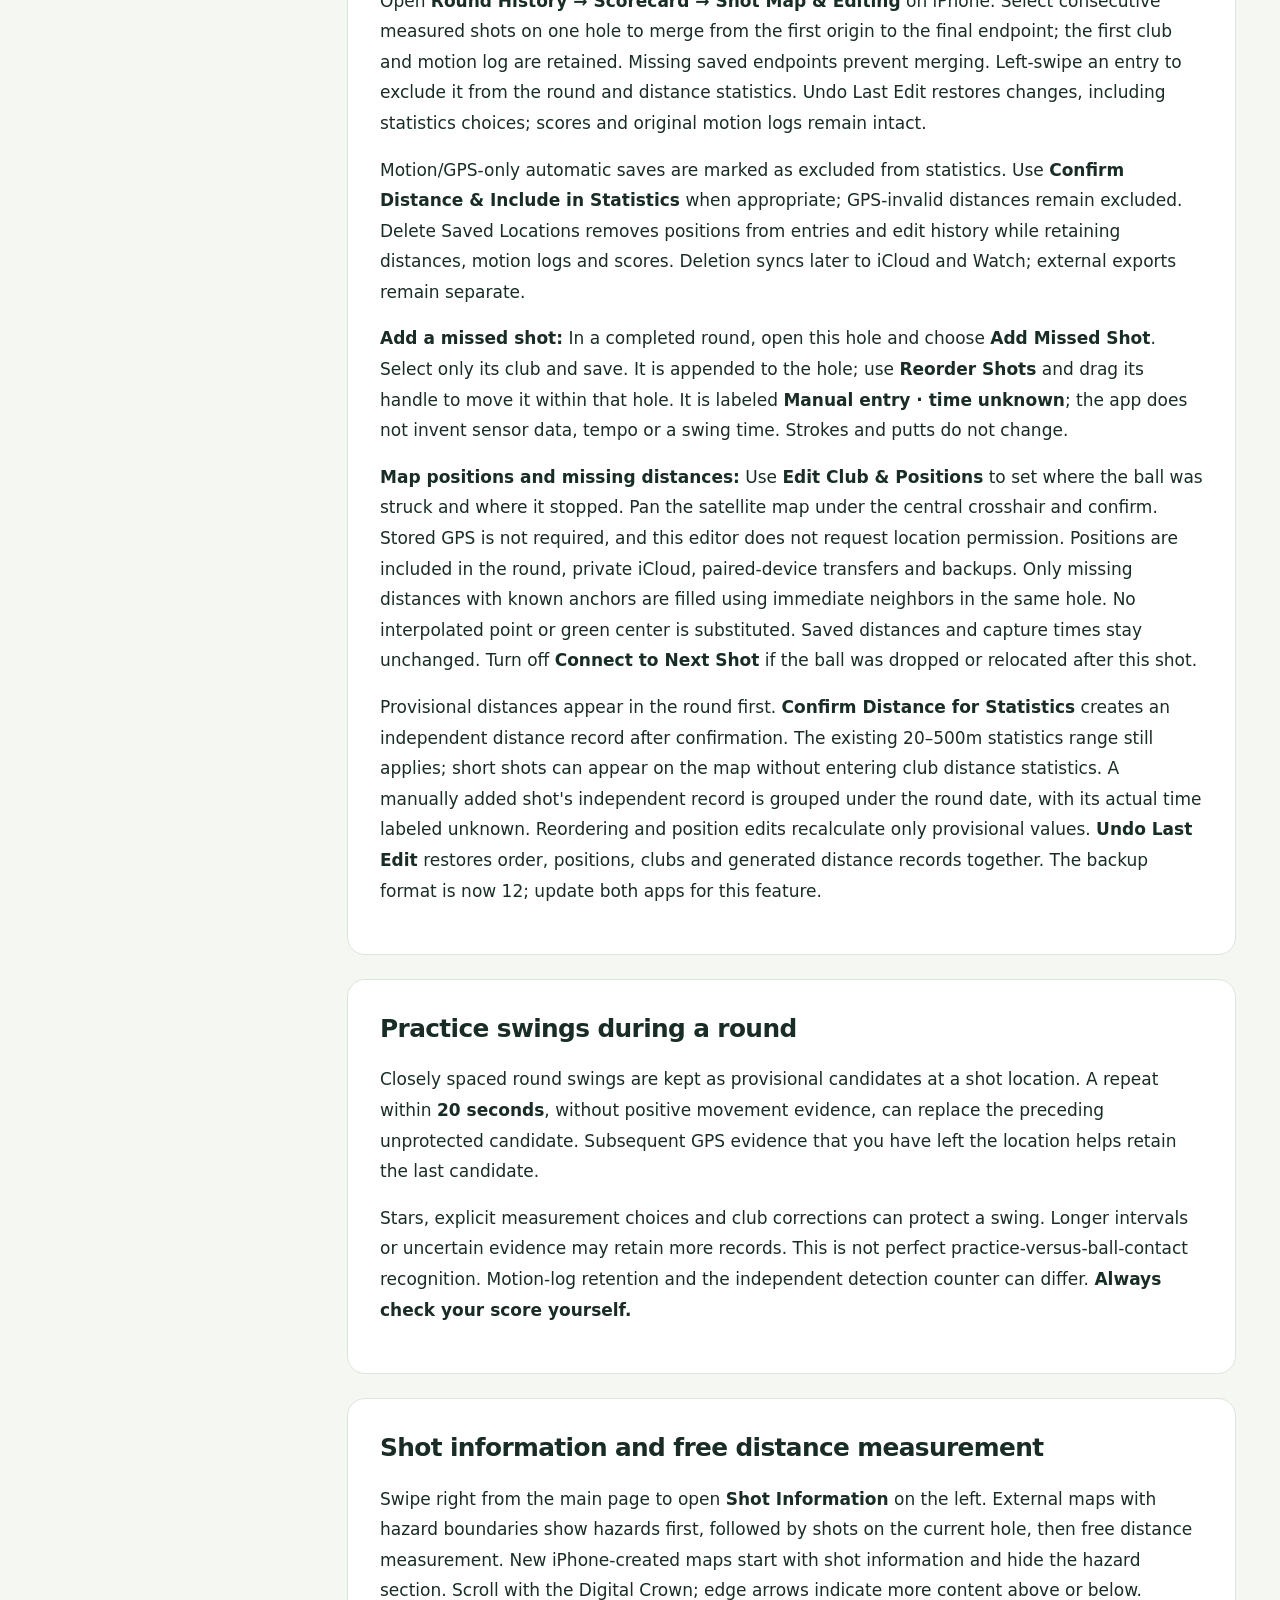
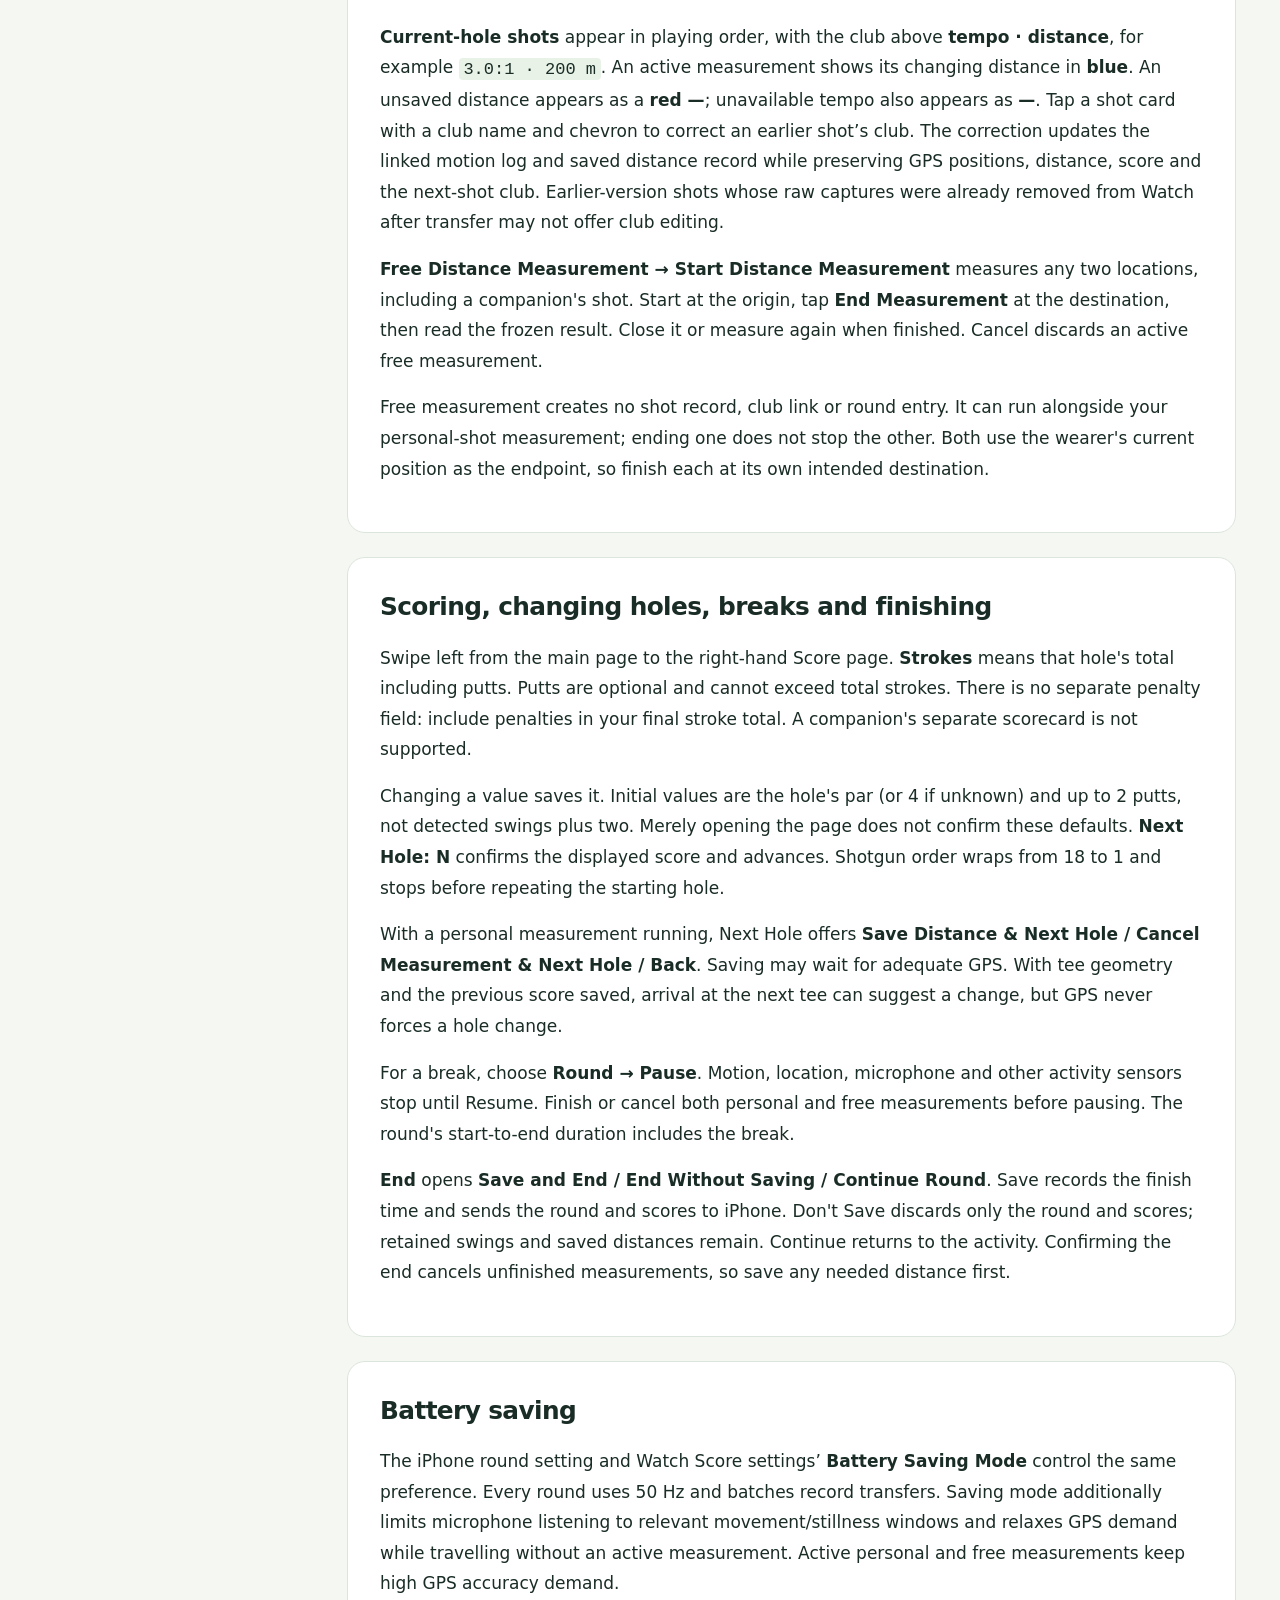
==== commit 610de69b: "Update release guide for round recovery, manual shots and monthly trial" ====
--- a/guide/en/index.html
+++ b/guide/en/index.html
@@ -1,7 +1,7 @@
 <!doctype html>
 <html lang="en"><head><meta charset="utf-8"><meta name="viewport" content="width=device-width,initial-scale=1"><meta name="description" content="SwingLog — Full User Guide · iPhone &amp; Apple Watch"><title>SwingLog Full User Guide</title><link rel="stylesheet" href="../assets/guide.css"><link rel="alternate" hreflang="ko" href="https://wowjam.github.io/swinglog-privacy/guide/ko/"><link rel="alternate" hreflang="en" href="https://wowjam.github.io/swinglog-privacy/guide/en/"><link rel="alternate" hreflang="ja" href="https://wowjam.github.io/swinglog-privacy/guide/ja/"><link rel="canonical" href="https://wowjam.github.io/swinglog-privacy/guide/en/"><script src="../assets/guide.js" defer></script></head>
 <body><a class="skip" href="#main">Skip to content</a><header><a class="brand" href="../">Swing<span>Log</span></a><nav class="languages" aria-label="Language"><a href="../ko/" lang="ko" hreflang="ko">한국어</a><a href="../en/" lang="en" hreflang="en" aria-current="page">English</a><a href="../ja/" lang="ja" hreflang="ja">日本語</a></nav></header>
-<div class="layout"><aside><details id="contents" open><summary>Contents</summary><div class="tools"><label for="search">Search the guide</label><input id="search" type="search" autocomplete="off"><button id="clear" type="button">Show all</button><button id="print" type="button">Print / Save PDF</button></div><nav aria-label="Contents"><ol><li><a href="#start">Getting started</a></li><li><a href="#navigation">Finding your way around</a></li><li><a href="#permissions">Permissions and preparation</a></li><li><a href="#practice">Practice: calibration and counting</a></li><li><a href="#live-practice">Live practice report on iPhone</a></li><li><a href="#tempo">Practice: tempo and haptics</a></li><li><a href="#capture">Motion recording and impact sound</a></li><li><a href="#approach-collection">Archived research recordings</a></li><li><a href="#reference">Stars and your own reference swings</a></li><li><a href="#round-preparation">Course preparation before a round</a></li><li><a href="#course-create">Create a course map on iPhone</a></li><li><a href="#course-transfer">Send the map to Watch and check it</a></li><li><a href="#round-start">Starting a round and reading the main page</a></li><li><a href="#gps">GPS and distance readiness</a></li><li><a href="#shot-distance">Measuring your shot</a></li><li><a href="#correct-club">Correcting the previous shot&#x27;s club</a></li><li><a href="#automatic-distance">Automatic measurement and the next shot</a></li><li><a href="#shot-map">Shot map and corrections</a></li><li><a href="#practice-swings">Practice swings during a round</a></li><li><a href="#hazards">Free distance measurement</a></li><li><a href="#score">Scoring, changing holes, breaks and finishing</a></li><li><a href="#battery">Battery saving</a></li><li><a href="#motion-logs">Motion-log list and details</a></li><li><a href="#charts">Charts and raw export</a></li><li><a href="#ai">Requesting AI analysis</a></li><li><a href="#history">Round and distance history on iPhone</a></li><li><a href="#phone-distance">Measuring with iPhone alone</a></li><li><a href="#data">Sync, backups and deletion</a></li><li><a href="#pro">Pro subscription</a></li><li><a href="#troubleshooting">Troubleshooting</a></li><li><a href="#about">Privacy and this guide</a></li></ol></nav></details></aside>
+<div class="layout"><aside><details id="contents" open><summary>Contents</summary><div class="tools"><label for="search">Search the guide</label><input id="search" type="search" autocomplete="off"><button id="clear" type="button">Show all</button><button id="print" type="button">Print / Save PDF</button></div><nav aria-label="Contents"><ol><li><a href="#start">Getting started</a></li><li><a href="#navigation">Finding your way around</a></li><li><a href="#permissions">Permissions and preparation</a></li><li><a href="#practice">Practice: calibration and counting</a></li><li><a href="#live-practice">Live practice report on iPhone</a></li><li><a href="#tempo">Practice: tempo and haptics</a></li><li><a href="#capture">Motion recording and impact sound</a></li><li><a href="#approach-collection">Archived research recordings</a></li><li><a href="#reference">Stars and your own reference swings</a></li><li><a href="#round-preparation">Course preparation before a round</a></li><li><a href="#course-create">Create a course map on iPhone</a></li><li><a href="#course-transfer">Send the map to Watch and check it</a></li><li><a href="#round-start">Starting a round and reading the main page</a></li><li><a href="#round-recovery">Recovering a round after shutdown or restart</a></li><li><a href="#gps">GPS and distance readiness</a></li><li><a href="#shot-distance">Measuring your shot</a></li><li><a href="#correct-club">Correcting the previous shot&#x27;s club</a></li><li><a href="#automatic-distance">Automatic measurement and the next shot</a></li><li><a href="#shot-map">Shot map and corrections</a></li><li><a href="#practice-swings">Practice swings during a round</a></li><li><a href="#hazards">Shot information and free distance measurement</a></li><li><a href="#score">Scoring, changing holes, breaks and finishing</a></li><li><a href="#battery">Battery saving</a></li><li><a href="#motion-logs">Motion-log list and details</a></li><li><a href="#charts">Charts and raw export</a></li><li><a href="#ai">Requesting AI analysis</a></li><li><a href="#history">Round and distance history on iPhone</a></li><li><a href="#phone-distance">Measuring with iPhone alone</a></li><li><a href="#data">Sync, backups and deletion</a></li><li><a href="#pro">Pro subscription</a></li><li><a href="#troubleshooting">Troubleshooting</a></li><li><a href="#about">Privacy and this guide</a></li></ol></nav></details></aside>
 <main id="main"><div class="intro"><div class="eyebrow">SWINGLOG / IPHONE + APPLE WATCH</div><h1>SwingLog Full User Guide</h1><p>Practice with Apple Watch, manage distances and scores during a round, and review your records on iPhone. This guide covers the implementation in <strong>version 1.0 · build 23</strong>, reviewed against development source on October 25, 2026. Features may differ from the currently distributed TestFlight or App Store build. Values in examples are illustrative. Screens vary with device, language and permissions. Course creation and transfer instructions were updated on October 28, 2026.</p></div><p id="empty" class="empty" role="status" hidden>No matching sections.</p><section id="start" aria-labelledby="h-start"><h2 id="h-start"><a href="#start">Getting started</a></h2><ol>
 <li>Install SwingLog on your paired iPhone and Apple Watch, then open both apps. iOS 17 or later and watchOS 10 or later are required.</li>
 <li>Read the iPhone introduction. Driver and 7-iron distances on the last page are optional. You can enter or change them later in <strong>Settings → Manage Clubs</strong>.</li>
@@ -15,7 +15,7 @@
 <tr><td>Round / Distance</td><td>Round history, scorecards, iPhone measurement and club statistics</td></tr>
 <tr><td>Settings</td><td>Pro, language, units, calibration, clubs, round options, courses and backups</td></tr>
 </tbody></table></div>
-<p>On Watch, choose <strong>Practice Mode</strong> or <strong>Round Mode</strong>. Practice has Swing, Tempo and End Activity pages. A round has the main page in the centre, free distance measurement to its left (older maps may also show hazards) and Score to its right. Swipe horizontally between pages; use the Digital Crown to scroll long content.</p>
+<p>On Watch, choose <strong>Practice Mode</strong> or <strong>Round Mode</strong>. Practice has Swing, Tempo and End Activity pages. A round has the main page in the centre, Shot Information to its left and Score to its right. Swipe horizontally between pages; use the Digital Crown to scroll long content.</p>
 <p>The Watch indicator in the iPhone header reports immediate communication availability. <strong>Waiting</strong> is not necessarily an error: the Watch app may be closed or temporarily unreachable. A connected indicator does not certify that every pending record has arrived.</p></section><section id="permissions" aria-labelledby="h-permissions"><h2 id="h-permissions"><a href="#permissions">Permissions and preparation</a></h2><div class="table-wrap" tabindex="0"><table><thead><tr><th scope="col">Permission</th><th scope="col">Purpose</th><th scope="col">If unavailable</th></tr></thead><tbody>
 <tr><td>Motion</td><td>Watch swing detection and motion/tempo analysis</td><td>Automatic detection is unavailable.</td></tr>
 <tr><td>Location</td><td>Watch green/hazard distances and measurements; iPhone measurement and course mapping</td><td>GPS features cannot work.</td></tr>
@@ -68,7 +68,10 @@
 <p>Round Mode requires <strong>Pro</strong>. Choose it on Watch, check the course, select any starting hole from 1–18 and tap <strong>Start Round</strong>. Shotgun starts are supported. You can resume an unfinished round when available.</p>
 <p>The main page shows hole, optional par, large green-reference distance and the recommended or manually selected club. Front/back distances appear only when an existing map contains a green boundary; new iPhone-created maps contain reference points and optional par. Tap the hole to change it directly. Club recommendations use remaining distance and your reference distances; they do not fully account for wind, slope, lie or hazards.</p>
 <p>Starting a personal-shot measurement restores automatic recommendations for the next shot. Driver is excluded from automatic suggestions while a personal shot is being measured or after a shot distance is saved on that hole. You may still select Driver manually. A manual next-club selection takes priority. <strong>The club attached to an active measurement and the club selected for the next shot can differ.</strong></p>
-<p>Primary pages adapt to the available height. On smaller screens, the club, star and tempo share a row; tap the tempo to see backswing and downswing times in <strong>Shot Details</strong>. Tap the status indicator for measurement-target choices, automatic-save undo and related guidance. Scrolling remains available when larger text or other content cannot fit.</p></section><section id="gps" aria-labelledby="h-gps"><h2 id="h-gps"><a href="#gps">GPS and distance readiness</a></h2><p>Tap the GPS icon at the main page&#x27;s upper left for details. Green means ready; orange indicates acquisition, accuracy improvement or a need for a fresh position; red indicates denied or unavailable location. The icon is in the fixed toolbar near the system clock, so it stays in place while the page scrolls.</p>
+<p>Primary pages adapt to the available height. On smaller screens, the club, star and tempo share a row; tap the tempo to see backswing and downswing times in <strong>Shot Details</strong>. Tap the status indicator for measurement-target choices, automatic-save undo and related guidance. Scrolling remains available when larger text or other content cannot fit.</p></section><section id="round-recovery" aria-labelledby="h-round-recovery"><h2 id="h-round-recovery"><a href="#round-recovery">Recovering a round after shutdown or restart</a></h2><p>Watch saves round changes locally and sends unfinished backups alongside its existing 60-second batch schedule while active. Starting a round, changing holes, pausing or resuming attempts priority delivery. Connectivity and watchOS scheduling may delay delivery. <strong>Phone Save Confirmed</strong> in Watch score settings changes only after iPhone acknowledges a successful local save. iPhone can save locally even when iCloud is full, but disconnected changes may exist only on Watch.</p>
+<p>When a workout session cannot be recovered after restart, <strong>Round Recovery</strong> offers <strong>Resume Round / Save Round Up to Here / Discard Round</strong>. Captures remain available before you resume. Saving up to here does not restart GPS or the microphone. Check and adjust the end time suggested from the last recorded activity; charging the next day does not automatically become the finish time.</p>
+<p>On iPhone, open <strong>Round / Distance → Round History → Incomplete Rounds</strong> to inspect the last received backup and scores, choose an end time and save. Drafts are separate from completed-round counts and year-filtered history. Finalizing on iPhone sends the end decision to Watch. Discard requires confirmation and removes round/score data on both devices while retaining independent swing and distance records. Late backups cannot reopen a completed or discarded round.</p>
+<p>This first recovery phase <strong>does not restore an active shot-distance origin or free measurement</strong>. Swings during shutdown cannot be measured. HealthKit crash recovery and recovery after complete battery shutdown are different paths. Both apps must run a version supporting unfinished backups.</p></section><section id="gps" aria-labelledby="h-gps"><h2 id="h-gps"><a href="#gps">GPS and distance readiness</a></h2><p>Tap the GPS icon at the main page&#x27;s upper left for details. Green means ready; orange indicates acquisition, accuracy improvement or a need for a fresh position; red indicates denied or unavailable location. The icon is in the fixed toolbar near the system clock, so it stays in place while the page scrolls.</p>
 <p>Green-distance display and precise shot measurement have different requirements. A distance may be visible while measurement buttons are disabled. Shot measurements generally require a location <strong>within five seconds and with horizontal accuracy within 10 m</strong>. The display may retain the last valid green distance during a brief loss, so a visible number is not proof of a fresh location.</p>
 <p>Wait in an open area. If the swing&#x27;s original position was not captured, a later position after walking is not silently substituted. Force-quitting and relaunching does not restore an active measurement&#x27;s GPS origin.</p></section><section id="shot-distance" aria-labelledby="h-shot-distance"><h2 id="h-shot-distance"><a href="#shot-distance">Measuring your shot</a></h2><ol>
 <li>Confirm the club before swinging. The Watch needs the detected swing and a location matched to its time.</li>
@@ -87,8 +90,12 @@
 </tbody></table></div>
 <p>The main page follows the currently measured shot&#x27;s club and live distance. An optional twenty-second Undo notice restores the previous measurement; it never blocks the next qualified shot. No later walking position replaces a missing event fix. Entered scores do not change.</p></section><section id="shot-map" aria-labelledby="h-shot-map"><h2 id="h-shot-map"><a href="#shot-map">Shot map and corrections</a></h2><p>At the first new-round start, Watch asks whether to save shot locations. Change future storage in Watch Round Settings. Continuous walking routes are not recorded. Round locations sync to private iCloud and are included in round backups.</p>
 <p>Open <strong>Round History → Scorecard → Shot Map &amp; Editing</strong> on iPhone. Select consecutive measured shots on one hole to merge from the first origin to the final endpoint; the first club and motion log are retained. Missing saved endpoints prevent merging. Left-swipe an entry to exclude it from the round and distance statistics. Undo Last Edit restores changes, including statistics choices; scores and original motion logs remain intact.</p>
-<p>Motion/GPS-only automatic saves are marked as excluded from statistics. Use <strong>Confirm Distance &amp; Include in Statistics</strong> when appropriate; GPS-invalid distances remain excluded. Delete Saved Locations removes positions from entries and edit history while retaining distances, motion logs and scores. Deletion syncs later to iCloud and Watch; external exports remain separate.</p></section><section id="practice-swings" aria-labelledby="h-practice-swings"><h2 id="h-practice-swings"><a href="#practice-swings">Practice swings during a round</a></h2><p>Closely spaced round swings are kept as provisional candidates at a shot location. A repeat within <strong>20 seconds</strong>, without positive movement evidence, can replace the preceding unprotected candidate. Subsequent GPS evidence that you have left the location helps retain the last candidate.</p>
-<p>Stars, explicit measurement choices and club corrections can protect a swing. Longer intervals or uncertain evidence may retain more records. This is not perfect practice-versus-ball-contact recognition. Motion-log retention and the independent detection counter can differ. <strong>Always check your score yourself.</strong></p></section><section id="hazards" aria-labelledby="h-hazards"><h2 id="h-hazards"><a href="#hazards">Free distance measurement</a></h2><p>Swipe right from the main page to reach the left-hand free distance measurement page. Newly created iPhone maps hide the hazard section. Older maps can still show distance ranges for any saved bunker/hazard boundaries.</p>
+<p>Motion/GPS-only automatic saves are marked as excluded from statistics. Use <strong>Confirm Distance &amp; Include in Statistics</strong> when appropriate; GPS-invalid distances remain excluded. Delete Saved Locations removes positions from entries and edit history while retaining distances, motion logs and scores. Deletion syncs later to iCloud and Watch; external exports remain separate.</p>
+<p><strong>Add a missed shot:</strong> In a completed round, open this hole and choose <strong>Add Missed Shot</strong>. Select only its club and save. It is appended to the hole; use <strong>Reorder Shots</strong> and drag its handle to move it within that hole. It is labeled <strong>Manual entry · time unknown</strong>; the app does not invent sensor data, tempo or a swing time. Strokes and putts do not change.</p>
+<p><strong>Map positions and missing distances:</strong> Use <strong>Edit Club &amp; Positions</strong> to set where the ball was struck and where it stopped. Pan the satellite map under the central crosshair and confirm. Stored GPS is not required, and this editor does not request location permission. Positions are included in the round, private iCloud, paired-device transfers and backups. Only missing distances with known anchors are filled using immediate neighbors in the same hole. No interpolated point or green center is substituted. Saved distances and capture times stay unchanged. Turn off <strong>Connect to Next Shot</strong> if the ball was dropped or relocated after this shot.</p>
+<p>Provisional distances appear in the round first. <strong>Confirm Distance for Statistics</strong> creates an independent distance record after confirmation. The existing 20–500m statistics range still applies; short shots can appear on the map without entering club distance statistics. A manually added shot&#x27;s independent record is grouped under the round date, with its actual time labeled unknown. Reordering and position edits recalculate only provisional values. <strong>Undo Last Edit</strong> restores order, positions, clubs and generated distance records together. The backup format is now 12; update both apps for this feature.</p></section><section id="practice-swings" aria-labelledby="h-practice-swings"><h2 id="h-practice-swings"><a href="#practice-swings">Practice swings during a round</a></h2><p>Closely spaced round swings are kept as provisional candidates at a shot location. A repeat within <strong>20 seconds</strong>, without positive movement evidence, can replace the preceding unprotected candidate. Subsequent GPS evidence that you have left the location helps retain the last candidate.</p>
+<p>Stars, explicit measurement choices and club corrections can protect a swing. Longer intervals or uncertain evidence may retain more records. This is not perfect practice-versus-ball-contact recognition. Motion-log retention and the independent detection counter can differ. <strong>Always check your score yourself.</strong></p></section><section id="hazards" aria-labelledby="h-hazards"><h2 id="h-hazards"><a href="#hazards">Shot information and free distance measurement</a></h2><p>Swipe right from the main page to open <strong>Shot Information</strong> on the left. External maps with hazard boundaries show hazards first, followed by shots on the current hole, then free distance measurement. New iPhone-created maps start with shot information and hide the hazard section. Scroll with the Digital Crown; edge arrows indicate more content above or below.</p>
+<p><strong>Current-hole shots</strong> appear in playing order, with the club above <strong>tempo · distance</strong>, for example <code>3.0:1 · 200 m</code>. An active measurement shows its changing distance in <strong>blue</strong>. An unsaved distance appears as a <strong>red —</strong>; unavailable tempo also appears as <strong>—</strong>. Tap a shot card with a club name and chevron to correct an earlier shot’s club. The correction updates the linked motion log and saved distance record while preserving GPS positions, distance, score and the next-shot club. Earlier-version shots whose raw captures were already removed from Watch after transfer may not offer club editing.</p>
 <p><strong>Free Distance Measurement → Start Distance Measurement</strong> measures any two locations, including a companion&#x27;s shot. Start at the origin, tap <strong>End Measurement</strong> at the destination, then read the frozen result. Close it or measure again when finished. Cancel discards an active free measurement.</p>
 <p>Free measurement creates no shot record, club link or round entry. It can run alongside your personal-shot measurement; ending one does not stop the other. Both use the wearer&#x27;s current position as the endpoint, so finish each at its own intended destination.</p></section><section id="score" aria-labelledby="h-score"><h2 id="h-score"><a href="#score">Scoring, changing holes, breaks and finishing</a></h2><p>Swipe left from the main page to the right-hand Score page. <strong>Strokes</strong> means that hole&#x27;s total including putts. Putts are optional and cannot exceed total strokes. There is no separate penalty field: include penalties in your final stroke total. A companion&#x27;s separate scorecard is not supported.</p>
 <p>Changing a value saves it. Initial values are the hole&#x27;s par (or 4 if unknown) and up to 2 putts, not detected swings plus two. Merely opening the page does not confirm these defaults. <strong>Next Hole: N</strong> confirms the displayed score and advances. Shotgun order wraps from 18 to 1 and stops before repeating the starting hole.</p>
@@ -121,7 +128,7 @@
 <p><strong>Settings → iCloud Backup</strong> shows account/sync status and the last successful sync. The phone store syncs to private iCloud, including all motion logs. Deletions also sync: this is different from a separate historical backup file. Purchase access is checked through the App Store, not through iCloud records.</p>
 <p>Pro&#x27;s JSON <strong>Export Data / Import Data</strong> backs up swings, motion logs, distances, rounds, scores, clubs, courses and settings, including saved shot GPS and edit history. It also includes high sampling, impact-sound detection, battery saving, automatic shot measurement, swing recognition sound, combined charts, keeping the practice report awake, and saved history filters. Records merge by identifiers and update times; round options also keep the newer choice. Options missing from older backups leave current values unchanged. Import requests a settings resend to Watch; delivery depends on connectivity. Watch calibration, purchase access, system permissions and records not yet received by iPhone are excluded. Course-only export is separate. Exported files are yours to manage.</p>
 <p><strong>Delete All Data</strong> resets the phone data and requests Watch deletion. Allow connectivity/iCloud propagation and check both devices. It does not remove separately exported files or cancel a subscription. Deleting a custom club can also delete its distance records; read the count in the confirmation dialog.</p></section><section id="pro" aria-labelledby="h-pro"><h2 id="h-pro"><a href="#pro">Pro subscription</a></h2><p>Core features include today&#x27;s count/goal, live iPhone practice reports, iron tempo and iPhone distance measurement/result viewing. Pro adds Round Mode, motion logs/on-Watch measured tempo/star comparisons, calendar/trends, distance records/statistics, additional tempo tools, custom clubs/reordering and file backup. Look for each screen&#x27;s lock indicators.</p>
-<p>In <strong>Settings → Upgrade to Pro</strong>, check the annual price and terms. Eligible accounts see a one-week free trial, followed by automatic renewal at the displayed annual price. Price, currency and trial eligibility come from the App Store; this guide does not promise a fixed price.</p>
+<p>In <strong>Settings → Upgrade to Pro</strong>, check the annual price and terms. Eligible accounts see a one-month free trial, followed by automatic renewal at the displayed annual price. Price, currency and trial eligibility come from the App Store; this guide does not promise a fixed price.</p>
 <p>Already subscribed? Use <strong>Restore Purchases</strong> with the same purchasing account, then reopen both apps. <strong>Manage Subscription</strong> opens Apple&#x27;s subscription controls. Deleting the app or its data does not cancel the subscription. Apple advises cancelling an unwanted trial renewal at least 24 hours before the trial ends; see <a href="https://support.apple.com/en-us/118428">Apple&#x27;s subscription guide</a>.</p>
 <p>Xcode&#x27;s development unlock is not a public subscription. TestFlight purchasing tests and real App Store billing are different environments. If access is delayed on another device or offline, reconnect and check restoration and relaunch.</p></section><section id="troubleshooting" aria-labelledby="h-troubleshooting"><h2 id="h-troubleshooting"><a href="#troubleshooting">Troubleshooting</a></h2><div class="table-wrap" tabindex="0"><table><thead><tr><th scope="col">Symptom</th><th scope="col">What to check</th></tr></thead><tbody>
 <tr><td>Round Mode will not start</td><td>Pro → selected course transfer → course name on Watch → calibration and permissions.</td></tr>
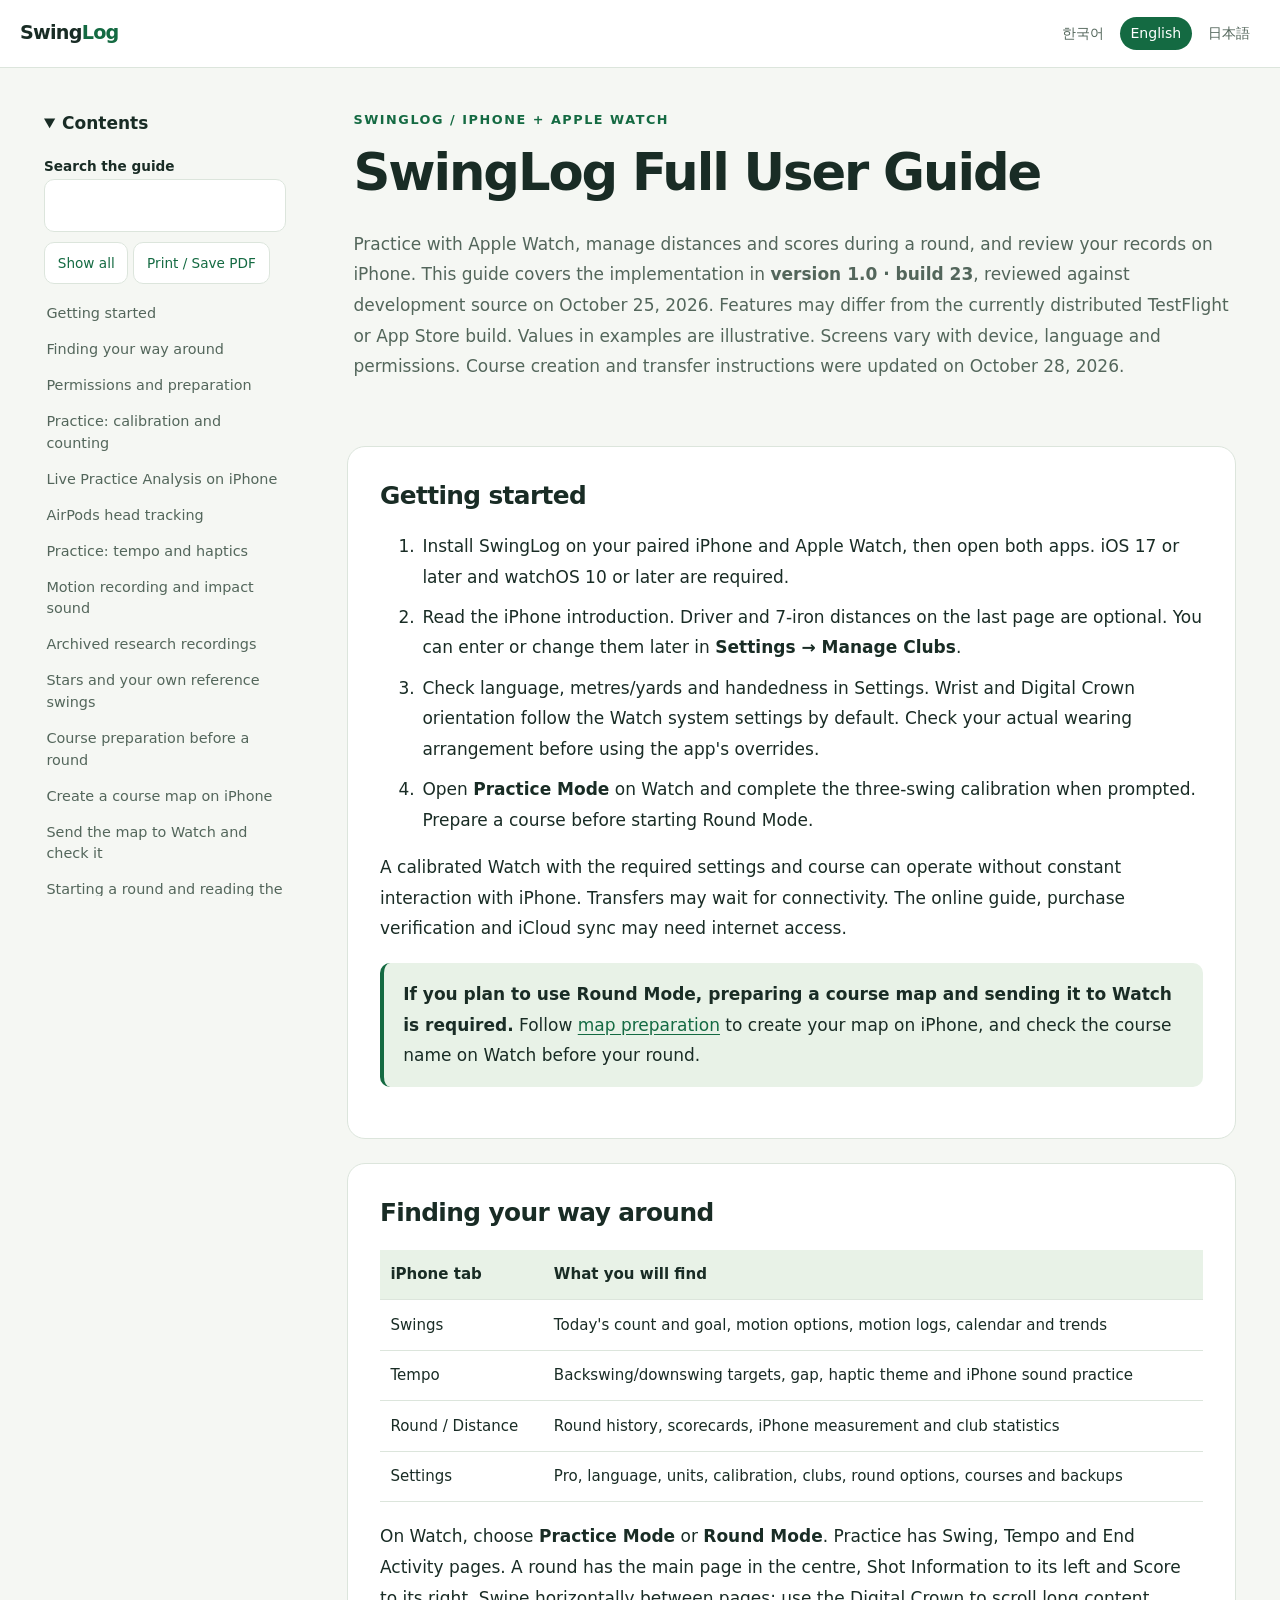
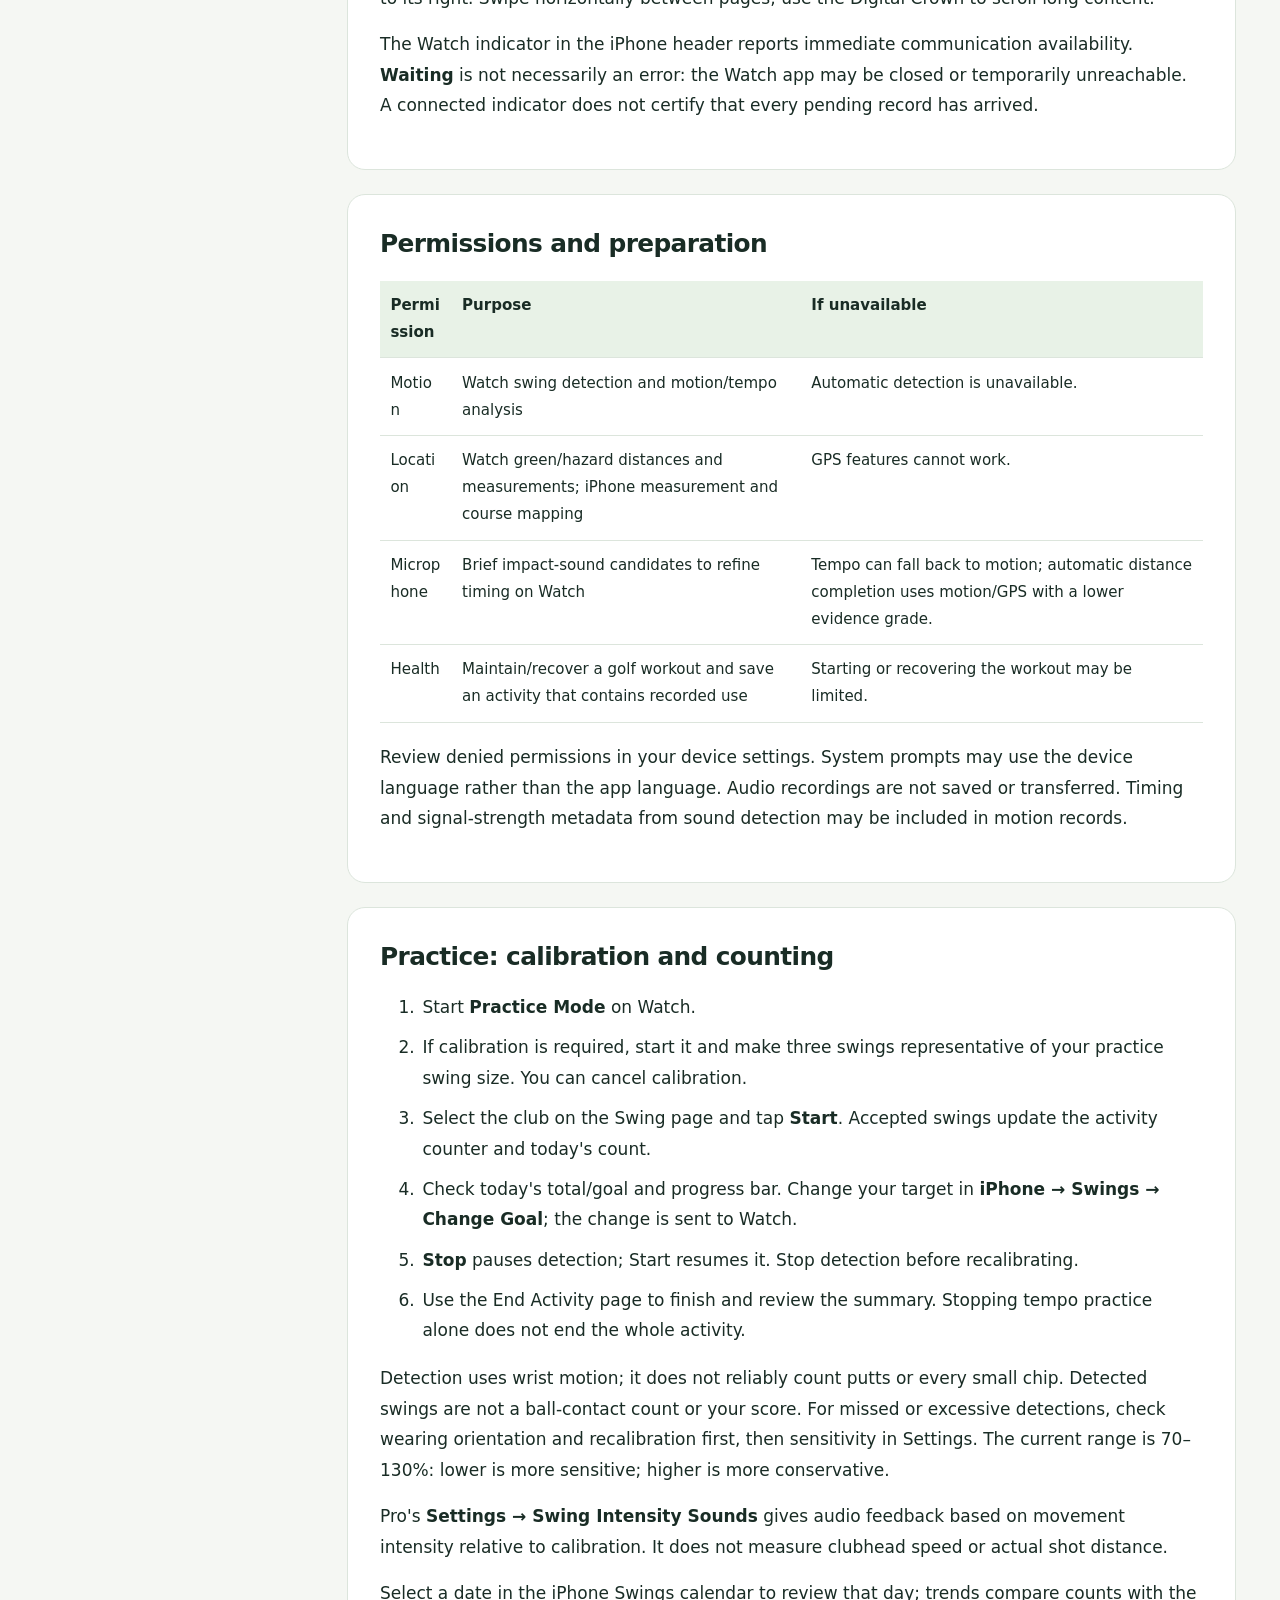
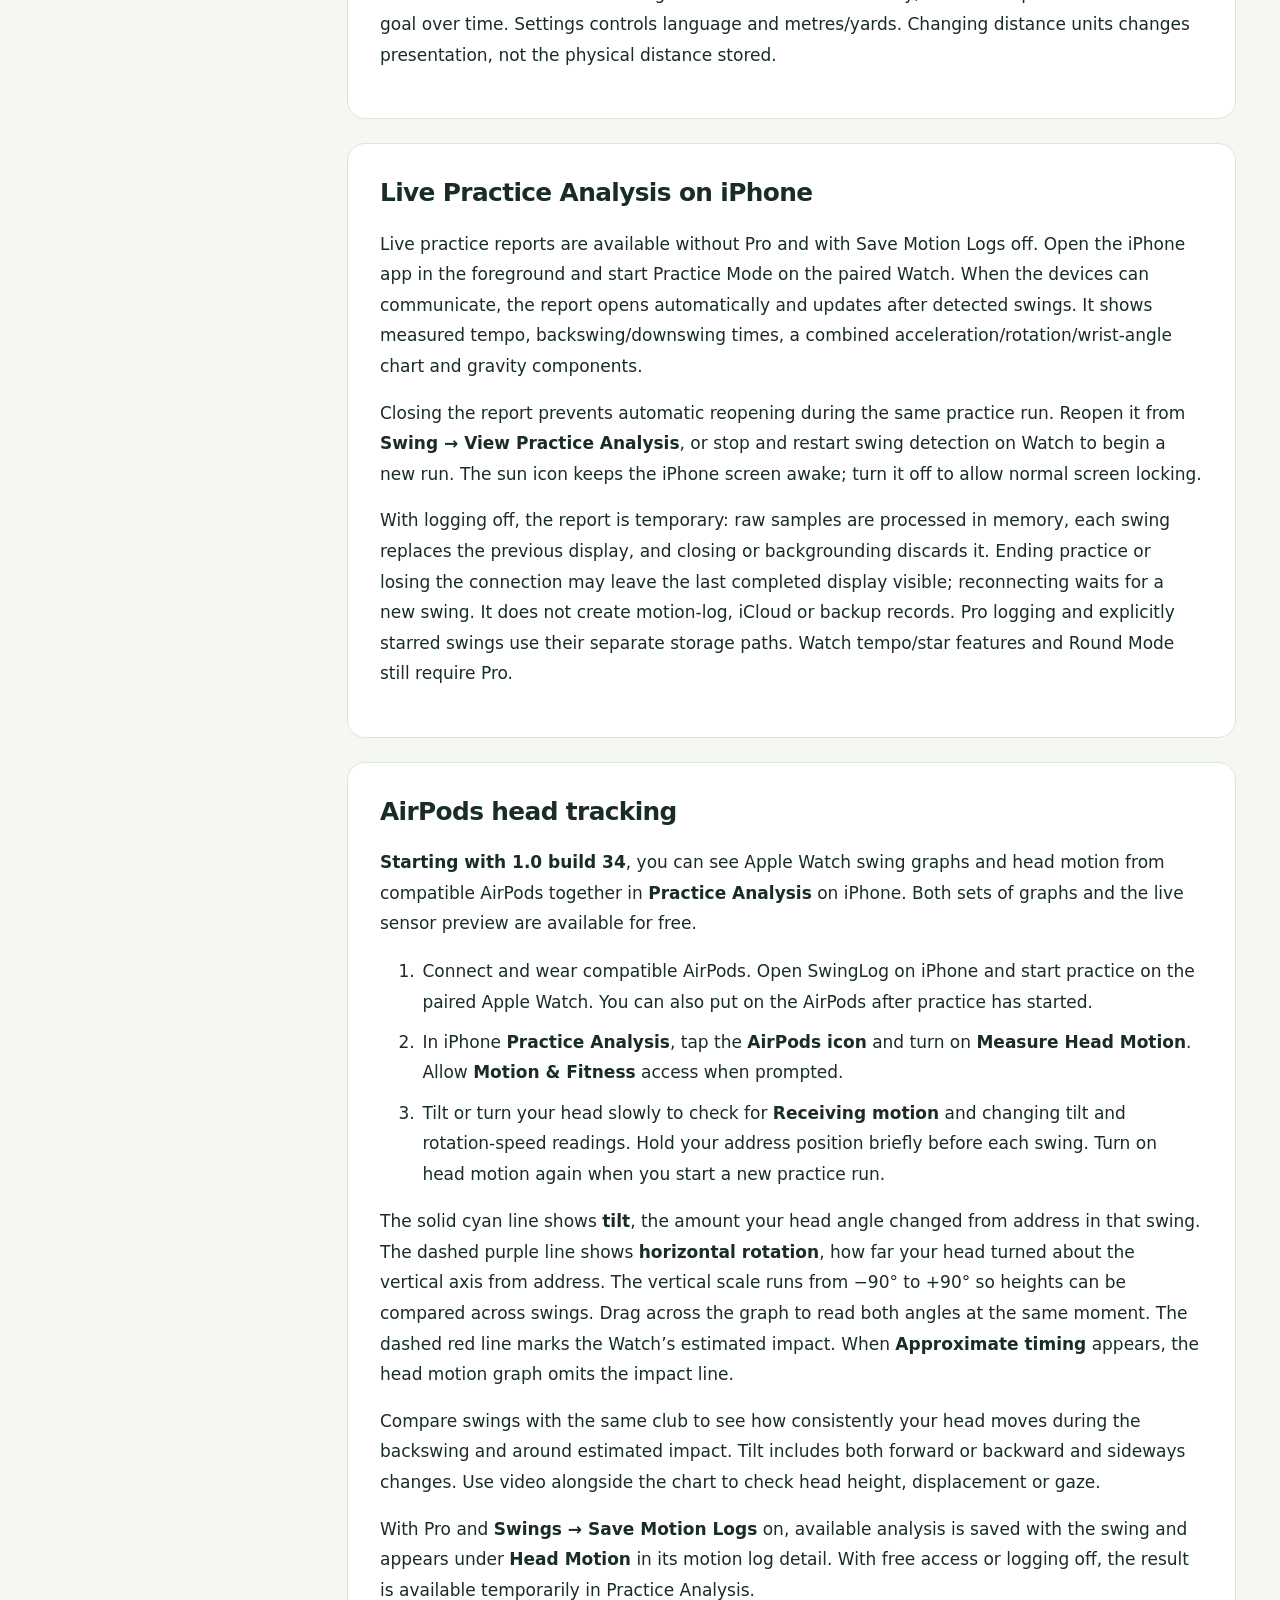
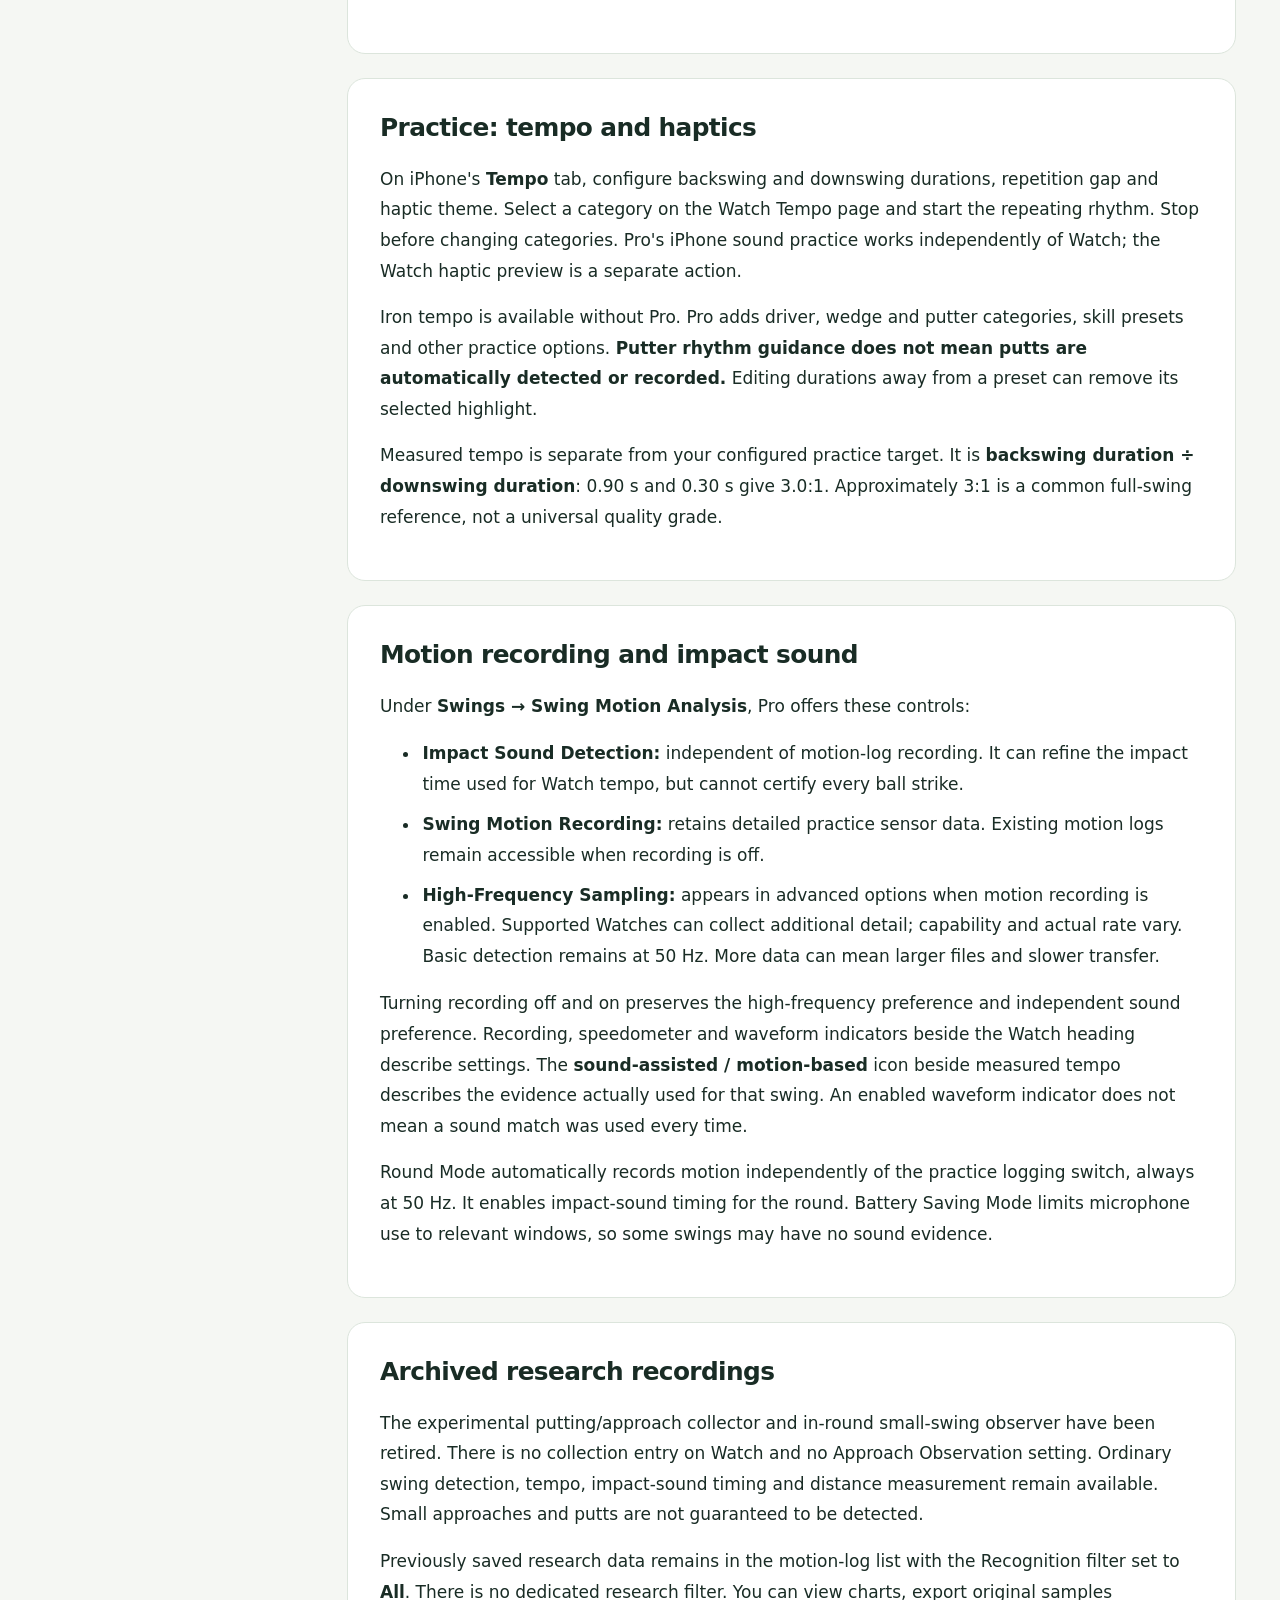
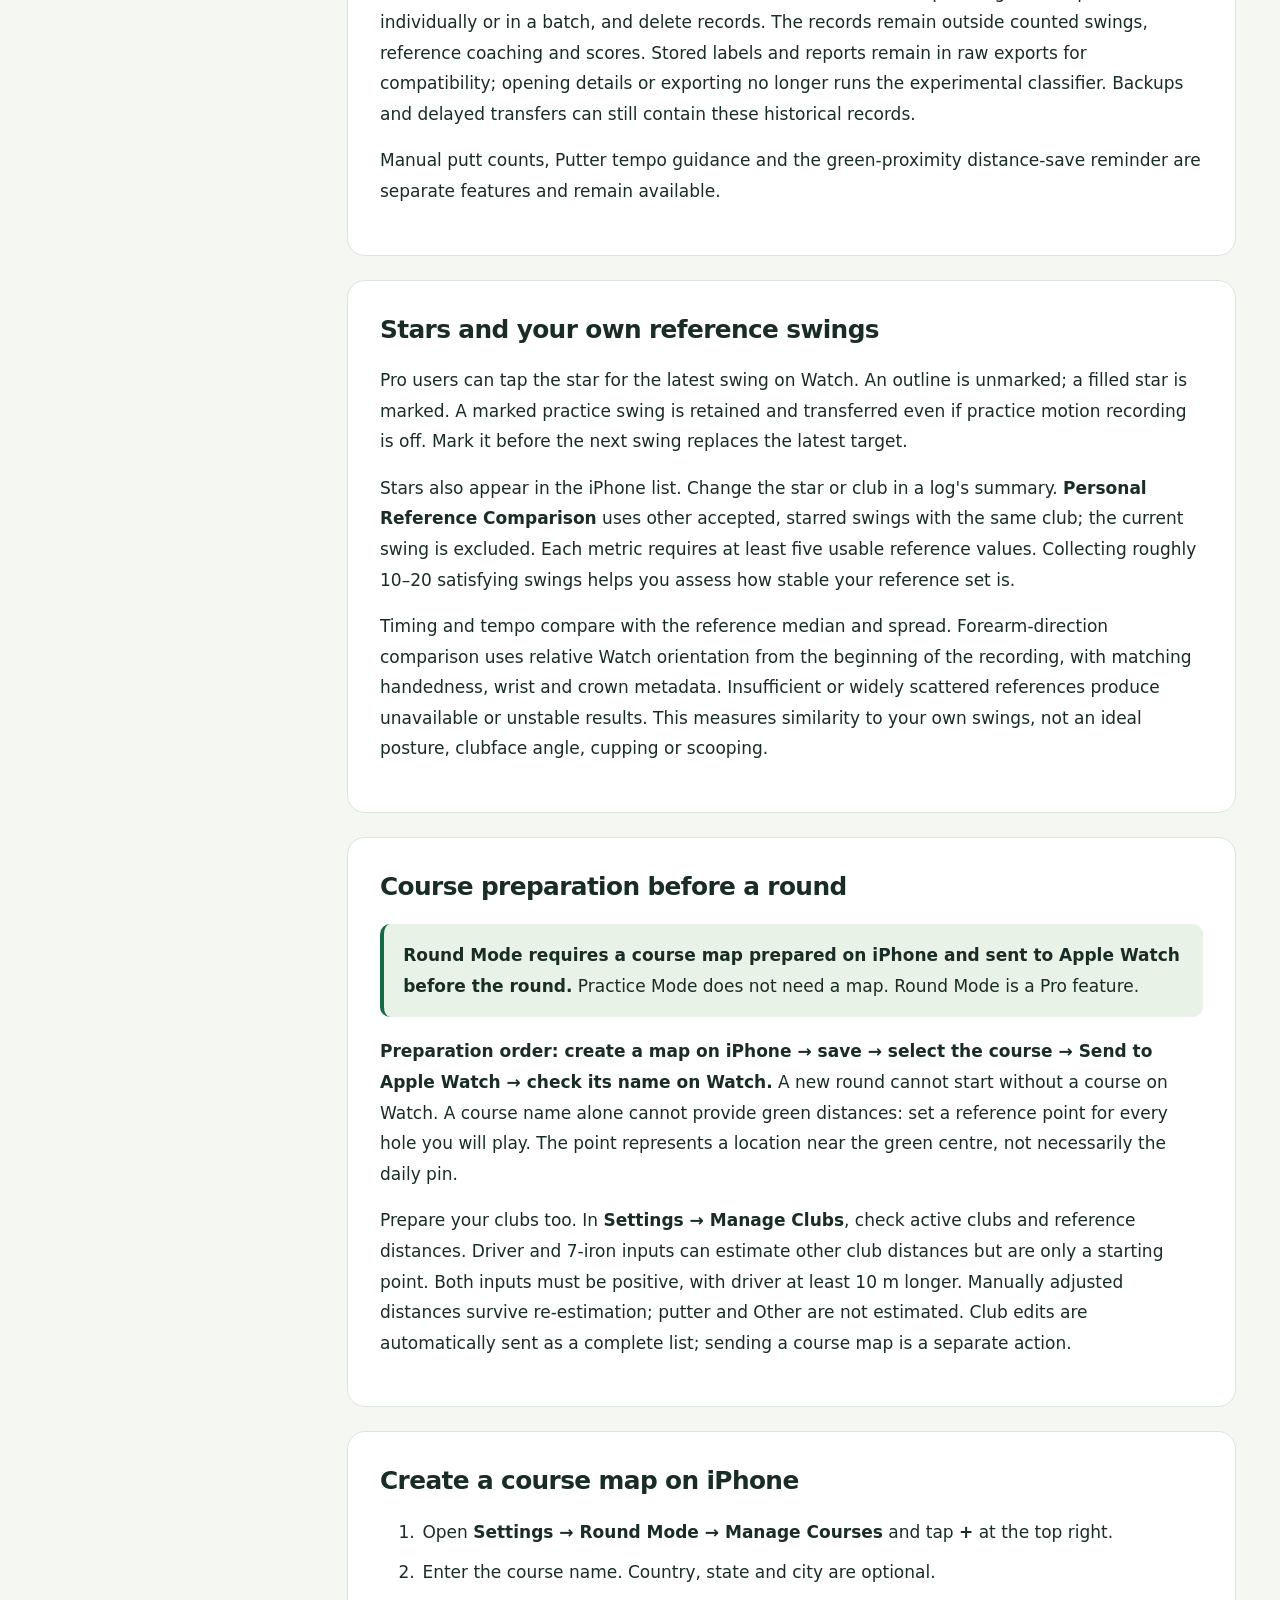
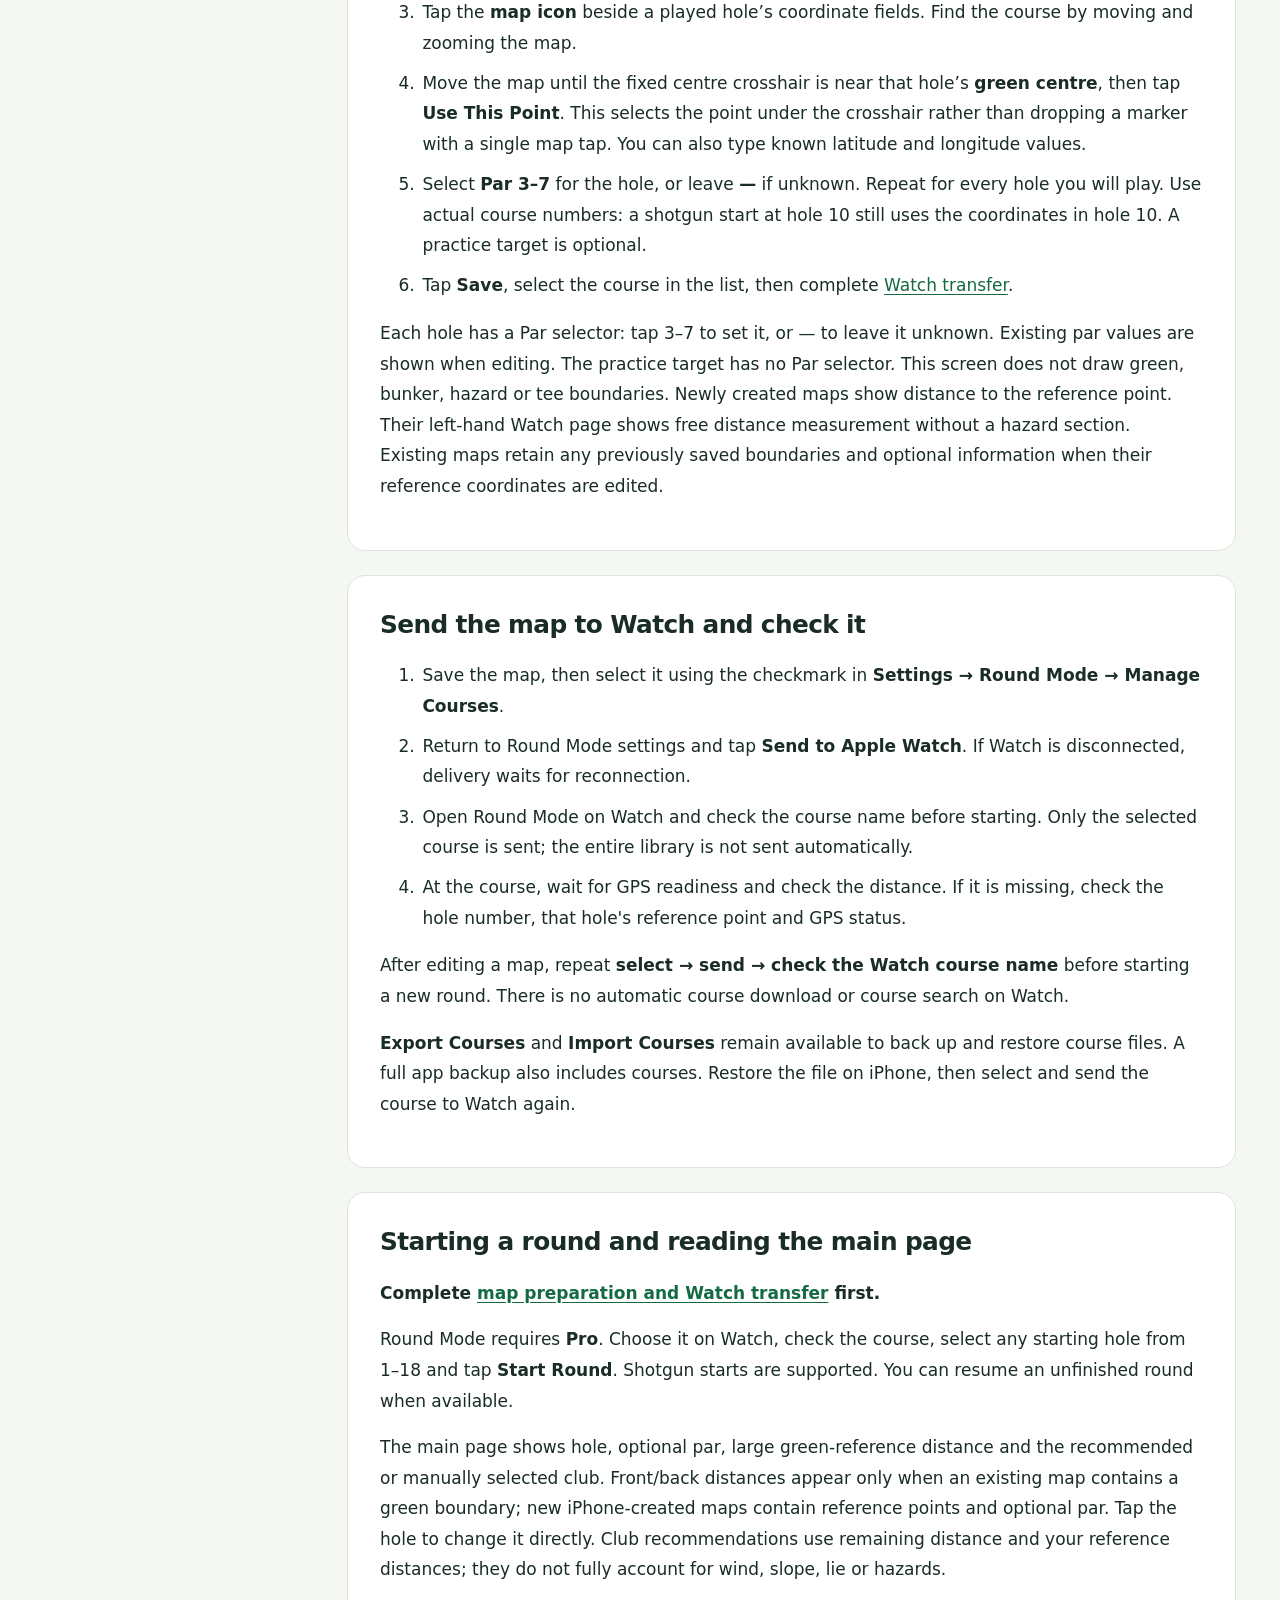
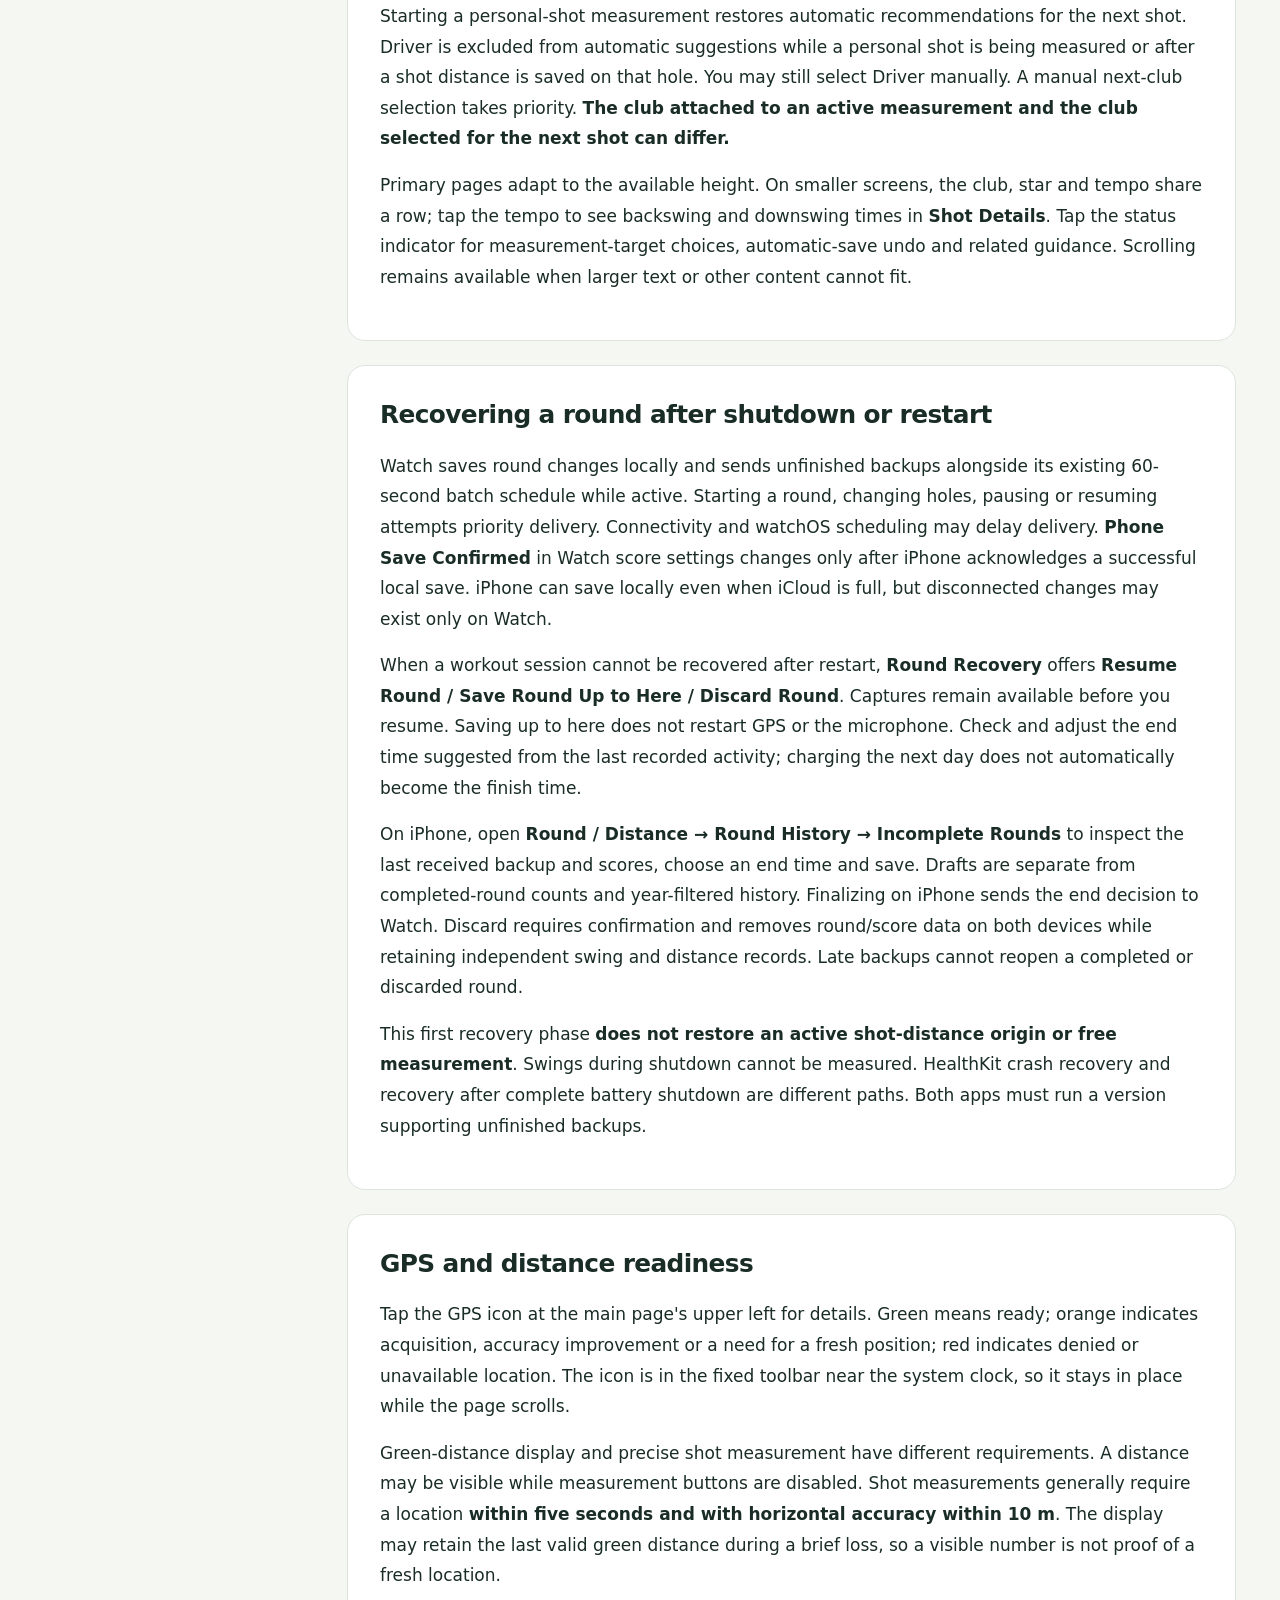
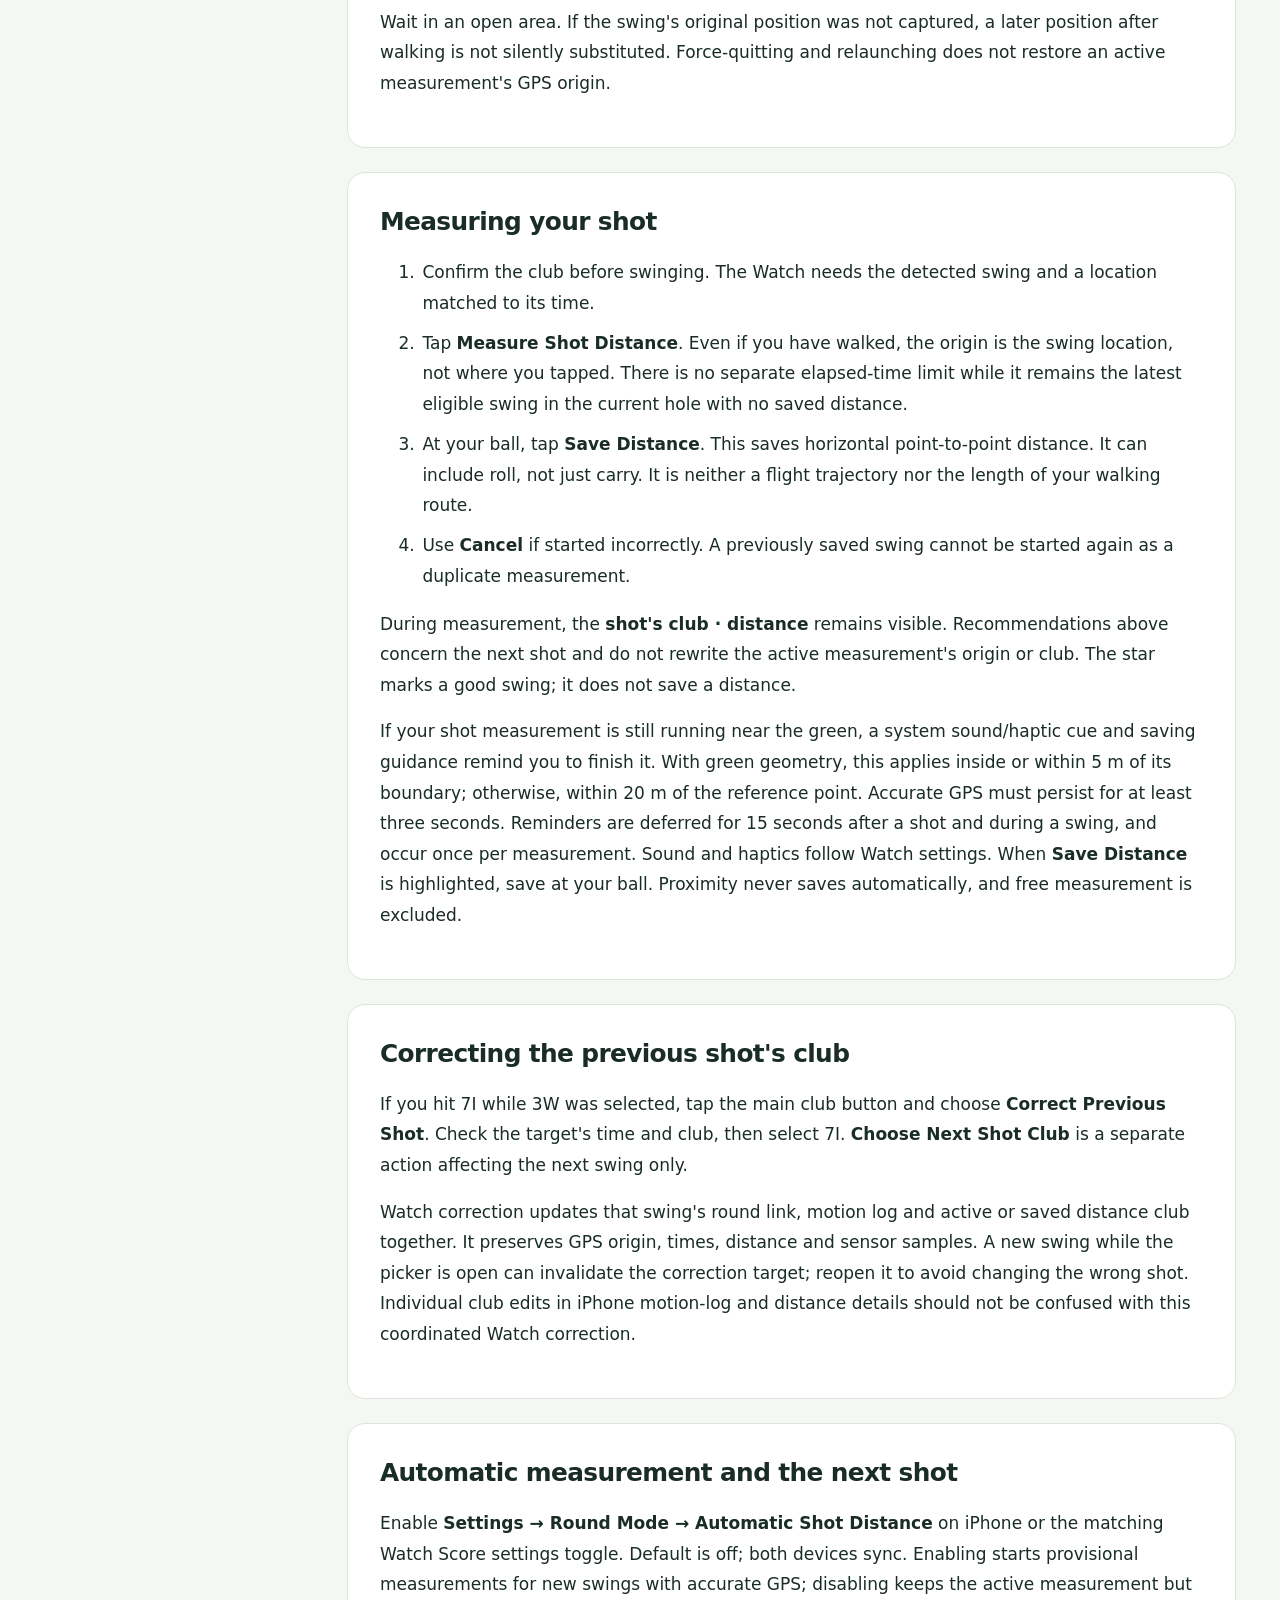
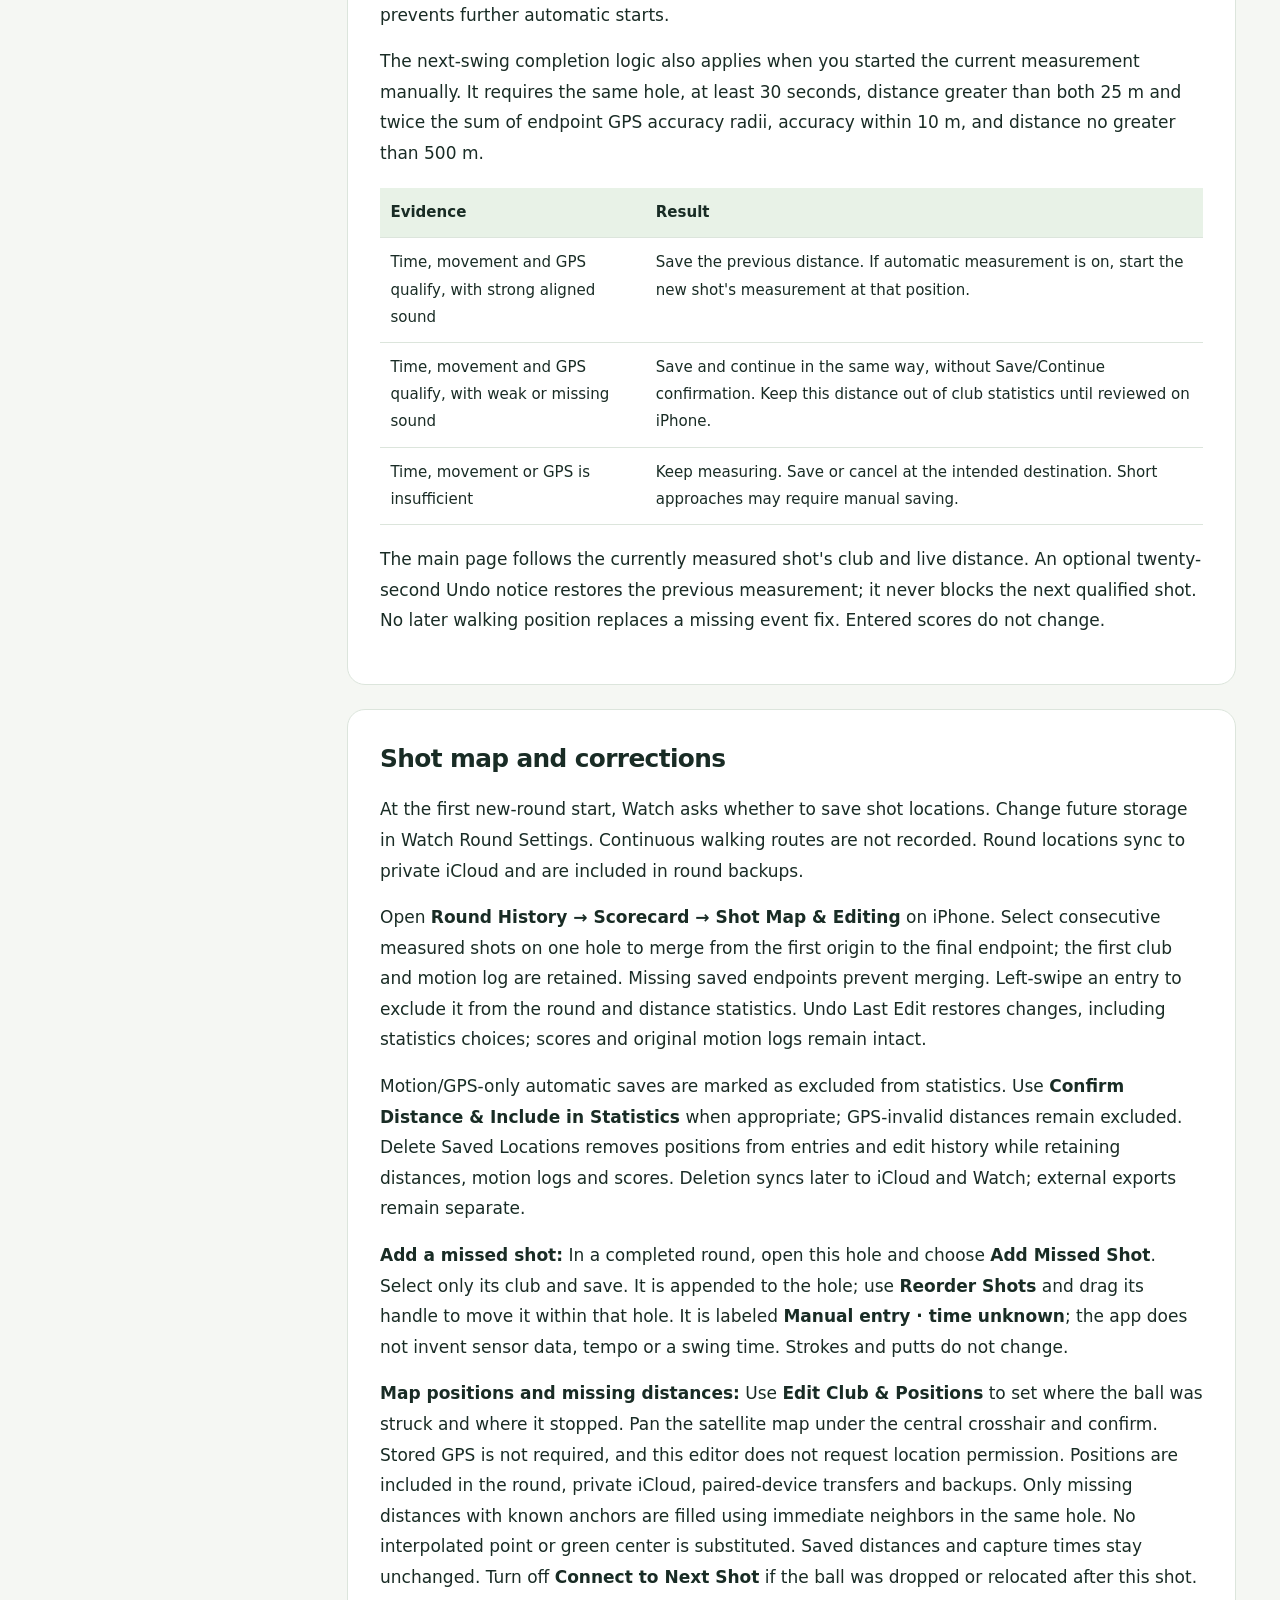
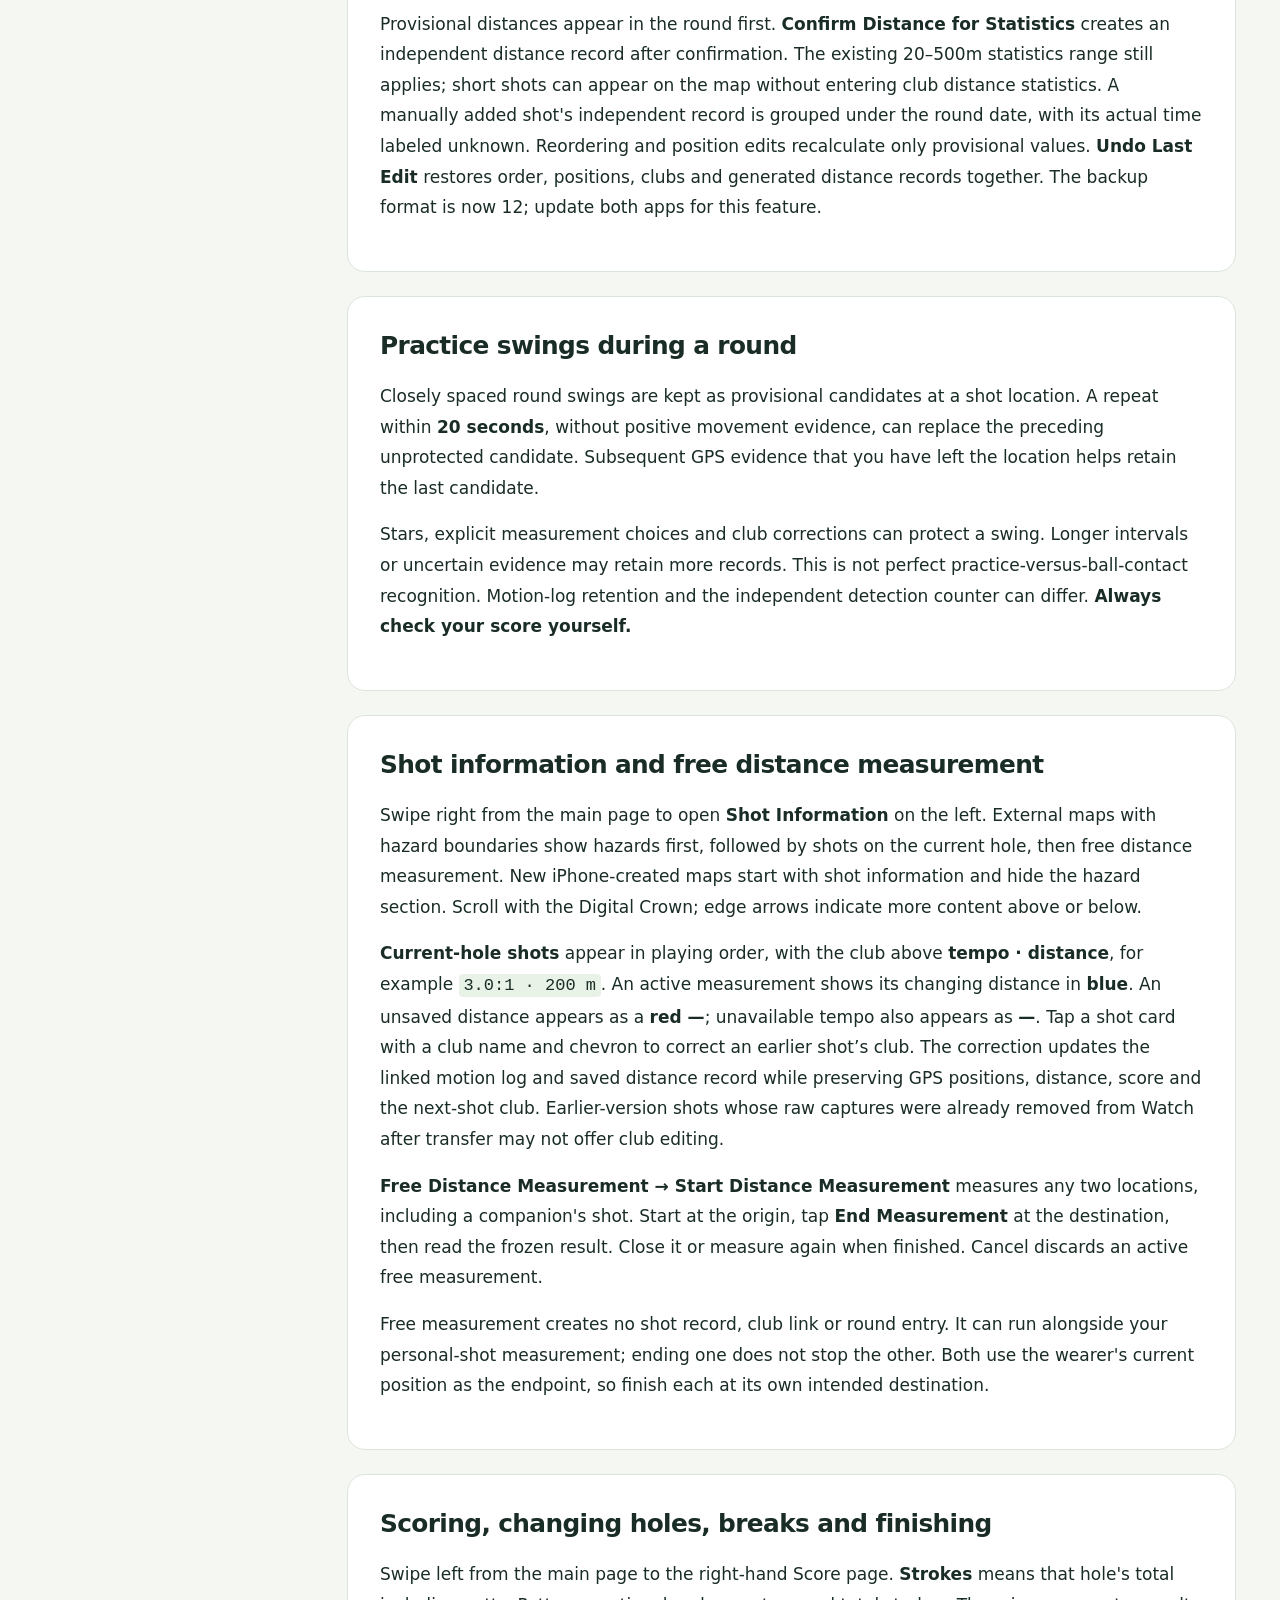
==== commit 338d8dc9: "Document AirPods head tracking in SwingLog" ====
--- a/guide/en/index.html
+++ b/guide/en/index.html
@@ -1,7 +1,7 @@
 <!doctype html>
 <html lang="en"><head><meta charset="utf-8"><meta name="viewport" content="width=device-width,initial-scale=1"><meta name="description" content="SwingLog — Full User Guide · iPhone &amp; Apple Watch"><title>SwingLog Full User Guide</title><link rel="stylesheet" href="../assets/guide.css"><link rel="alternate" hreflang="ko" href="https://wowjam.github.io/swinglog-privacy/guide/ko/"><link rel="alternate" hreflang="en" href="https://wowjam.github.io/swinglog-privacy/guide/en/"><link rel="alternate" hreflang="ja" href="https://wowjam.github.io/swinglog-privacy/guide/ja/"><link rel="canonical" href="https://wowjam.github.io/swinglog-privacy/guide/en/"><script src="../assets/guide.js" defer></script></head>
 <body><a class="skip" href="#main">Skip to content</a><header><a class="brand" href="../">Swing<span>Log</span></a><nav class="languages" aria-label="Language"><a href="../ko/" lang="ko" hreflang="ko">한국어</a><a href="../en/" lang="en" hreflang="en" aria-current="page">English</a><a href="../ja/" lang="ja" hreflang="ja">日本語</a></nav></header>
-<div class="layout"><aside><details id="contents" open><summary>Contents</summary><div class="tools"><label for="search">Search the guide</label><input id="search" type="search" autocomplete="off"><button id="clear" type="button">Show all</button><button id="print" type="button">Print / Save PDF</button></div><nav aria-label="Contents"><ol><li><a href="#start">Getting started</a></li><li><a href="#navigation">Finding your way around</a></li><li><a href="#permissions">Permissions and preparation</a></li><li><a href="#practice">Practice: calibration and counting</a></li><li><a href="#live-practice">Live practice report on iPhone</a></li><li><a href="#tempo">Practice: tempo and haptics</a></li><li><a href="#capture">Motion recording and impact sound</a></li><li><a href="#approach-collection">Archived research recordings</a></li><li><a href="#reference">Stars and your own reference swings</a></li><li><a href="#round-preparation">Course preparation before a round</a></li><li><a href="#course-create">Create a course map on iPhone</a></li><li><a href="#course-transfer">Send the map to Watch and check it</a></li><li><a href="#round-start">Starting a round and reading the main page</a></li><li><a href="#round-recovery">Recovering a round after shutdown or restart</a></li><li><a href="#gps">GPS and distance readiness</a></li><li><a href="#shot-distance">Measuring your shot</a></li><li><a href="#correct-club">Correcting the previous shot&#x27;s club</a></li><li><a href="#automatic-distance">Automatic measurement and the next shot</a></li><li><a href="#shot-map">Shot map and corrections</a></li><li><a href="#practice-swings">Practice swings during a round</a></li><li><a href="#hazards">Shot information and free distance measurement</a></li><li><a href="#score">Scoring, changing holes, breaks and finishing</a></li><li><a href="#battery">Battery saving</a></li><li><a href="#motion-logs">Motion-log list and details</a></li><li><a href="#charts">Charts and raw export</a></li><li><a href="#ai">Requesting AI analysis</a></li><li><a href="#history">Round and distance history on iPhone</a></li><li><a href="#phone-distance">Measuring with iPhone alone</a></li><li><a href="#data">Sync, backups and deletion</a></li><li><a href="#pro">Pro subscription</a></li><li><a href="#troubleshooting">Troubleshooting</a></li><li><a href="#about">Privacy and this guide</a></li></ol></nav></details></aside>
+<div class="layout"><aside><details id="contents" open><summary>Contents</summary><div class="tools"><label for="search">Search the guide</label><input id="search" type="search" autocomplete="off"><button id="clear" type="button">Show all</button><button id="print" type="button">Print / Save PDF</button></div><nav aria-label="Contents"><ol><li><a href="#start">Getting started</a></li><li><a href="#navigation">Finding your way around</a></li><li><a href="#permissions">Permissions and preparation</a></li><li><a href="#practice">Practice: calibration and counting</a></li><li><a href="#live-practice">Live Practice Analysis on iPhone</a></li><li><a href="#airpods-head-motion">AirPods head tracking</a></li><li><a href="#tempo">Practice: tempo and haptics</a></li><li><a href="#capture">Motion recording and impact sound</a></li><li><a href="#approach-collection">Archived research recordings</a></li><li><a href="#reference">Stars and your own reference swings</a></li><li><a href="#round-preparation">Course preparation before a round</a></li><li><a href="#course-create">Create a course map on iPhone</a></li><li><a href="#course-transfer">Send the map to Watch and check it</a></li><li><a href="#round-start">Starting a round and reading the main page</a></li><li><a href="#round-recovery">Recovering a round after shutdown or restart</a></li><li><a href="#gps">GPS and distance readiness</a></li><li><a href="#shot-distance">Measuring your shot</a></li><li><a href="#correct-club">Correcting the previous shot&#x27;s club</a></li><li><a href="#automatic-distance">Automatic measurement and the next shot</a></li><li><a href="#shot-map">Shot map and corrections</a></li><li><a href="#practice-swings">Practice swings during a round</a></li><li><a href="#hazards">Shot information and free distance measurement</a></li><li><a href="#score">Scoring, changing holes, breaks and finishing</a></li><li><a href="#battery">Battery saving</a></li><li><a href="#motion-logs">Motion-log list and details</a></li><li><a href="#charts">Charts and raw export</a></li><li><a href="#ai">Requesting AI analysis</a></li><li><a href="#history">Round and distance history on iPhone</a></li><li><a href="#phone-distance">Measuring with iPhone alone</a></li><li><a href="#data">Sync, backups and deletion</a></li><li><a href="#pro">Pro subscription</a></li><li><a href="#troubleshooting">Troubleshooting</a></li><li><a href="#about">Privacy and this guide</a></li></ol></nav></details></aside>
 <main id="main"><div class="intro"><div class="eyebrow">SWINGLOG / IPHONE + APPLE WATCH</div><h1>SwingLog Full User Guide</h1><p>Practice with Apple Watch, manage distances and scores during a round, and review your records on iPhone. This guide covers the implementation in <strong>version 1.0 · build 23</strong>, reviewed against development source on October 25, 2026. Features may differ from the currently distributed TestFlight or App Store build. Values in examples are illustrative. Screens vary with device, language and permissions. Course creation and transfer instructions were updated on October 28, 2026.</p></div><p id="empty" class="empty" role="status" hidden>No matching sections.</p><section id="start" aria-labelledby="h-start"><h2 id="h-start"><a href="#start">Getting started</a></h2><ol>
 <li>Install SwingLog on your paired iPhone and Apple Watch, then open both apps. iOS 17 or later and watchOS 10 or later are required.</li>
 <li>Read the iPhone introduction. Driver and 7-iron distances on the last page are optional. You can enter or change them later in <strong>Settings → Manage Clubs</strong>.</li>
@@ -32,9 +32,17 @@
 </ol>
 <p>Detection uses wrist motion; it does not reliably count putts or every small chip. Detected swings are not a ball-contact count or your score. For missed or excessive detections, check wearing orientation and recalibration first, then sensitivity in Settings. The current range is 70–130%: lower is more sensitive; higher is more conservative.</p>
 <p>Pro&#x27;s <strong>Settings → Swing Intensity Sounds</strong> gives audio feedback based on movement intensity relative to calibration. It does not measure clubhead speed or actual shot distance.</p>
-<p>Select a date in the iPhone Swings calendar to review that day; trends compare counts with the goal over time. Settings controls language and metres/yards. Changing distance units changes presentation, not the physical distance stored.</p></section><section id="live-practice" aria-labelledby="h-live-practice"><h2 id="h-live-practice"><a href="#live-practice">Live practice report on iPhone</a></h2><p>Live practice reports are available without Pro and with Save Motion Logs off. Open the iPhone app in the foreground and start Practice Mode on the paired Watch. When the devices can communicate, the report opens automatically and updates after detected swings. It shows measured tempo, backswing/down­swing times, a combined acceleration/rotation/wrist-angle chart and gravity components.</p>
+<p>Select a date in the iPhone Swings calendar to review that day; trends compare counts with the goal over time. Settings controls language and metres/yards. Changing distance units changes presentation, not the physical distance stored.</p></section><section id="live-practice" aria-labelledby="h-live-practice"><h2 id="h-live-practice"><a href="#live-practice">Live Practice Analysis on iPhone</a></h2><p>Live practice reports are available without Pro and with Save Motion Logs off. Open the iPhone app in the foreground and start Practice Mode on the paired Watch. When the devices can communicate, the report opens automatically and updates after detected swings. It shows measured tempo, backswing/down­swing times, a combined acceleration/rotation/wrist-angle chart and gravity components.</p>
 <p>Closing the report prevents automatic reopening during the same practice run. Reopen it from <strong>Swing → View Practice Analysis</strong>, or stop and restart swing detection on Watch to begin a new run. The sun icon keeps the iPhone screen awake; turn it off to allow normal screen locking.</p>
-<p>With logging off, the report is temporary: raw samples are processed in memory, each swing replaces the previous display, and closing or backgrounding discards it. Ending practice or losing the connection may leave the last completed display visible; reconnecting waits for a new swing. It does not create motion-log, iCloud or backup records. Pro logging and explicitly starred swings use their separate storage paths. Watch tempo/star features and Round Mode still require Pro.</p></section><section id="tempo" aria-labelledby="h-tempo"><h2 id="h-tempo"><a href="#tempo">Practice: tempo and haptics</a></h2><p>On iPhone&#x27;s <strong>Tempo</strong> tab, configure backswing and downswing durations, repetition gap and haptic theme. Select a category on the Watch Tempo page and start the repeating rhythm. Stop before changing categories. Pro&#x27;s iPhone sound practice works independently of Watch; the Watch haptic preview is a separate action.</p>
+<p>With logging off, the report is temporary: raw samples are processed in memory, each swing replaces the previous display, and closing or backgrounding discards it. Ending practice or losing the connection may leave the last completed display visible; reconnecting waits for a new swing. It does not create motion-log, iCloud or backup records. Pro logging and explicitly starred swings use their separate storage paths. Watch tempo/star features and Round Mode still require Pro.</p></section><section id="airpods-head-motion" aria-labelledby="h-airpods-head-motion"><h2 id="h-airpods-head-motion"><a href="#airpods-head-motion">AirPods head tracking</a></h2><p><strong>Starting with 1.0 build 34</strong>, you can see Apple Watch swing graphs and head motion from compatible AirPods together in <strong>Practice Analysis</strong> on iPhone. Both sets of graphs and the live sensor preview are available for free.</p>
+<ol>
+<li>Connect and wear compatible AirPods. Open SwingLog on iPhone and start practice on the paired Apple Watch. You can also put on the AirPods after practice has started.</li>
+<li>In iPhone <strong>Practice Analysis</strong>, tap the <strong>AirPods icon</strong> and turn on <strong>Measure Head Motion</strong>. Allow <strong>Motion &amp; Fitness</strong> access when prompted.</li>
+<li>Tilt or turn your head slowly to check for <strong>Receiving motion</strong> and changing tilt and rotation-speed readings. Hold your address position briefly before each swing. Turn on head motion again when you start a new practice run.</li>
+</ol>
+<p>The solid cyan line shows <strong>tilt</strong>, the amount your head angle changed from address in that swing. The dashed purple line shows <strong>horizontal rotation</strong>, how far your head turned about the vertical axis from address. The vertical scale runs from −90° to +90° so heights can be compared across swings. Drag across the graph to read both angles at the same moment. The dashed red line marks the Watch’s estimated impact. When <strong>Approximate timing</strong> appears, the head motion graph omits the impact line.</p>
+<p>Compare swings with the same club to see how consistently your head moves during the backswing and around estimated impact. Tilt includes both forward or backward and sideways changes. Use video alongside the chart to check head height, displacement or gaze.</p>
+<p>With Pro and <strong>Swings → Save Motion Logs</strong> on, available analysis is saved with the swing and appears under <strong>Head Motion</strong> in its motion log detail. With free access or logging off, the result is available temporarily in Practice Analysis.</p></section><section id="tempo" aria-labelledby="h-tempo"><h2 id="h-tempo"><a href="#tempo">Practice: tempo and haptics</a></h2><p>On iPhone&#x27;s <strong>Tempo</strong> tab, configure backswing and downswing durations, repetition gap and haptic theme. Select a category on the Watch Tempo page and start the repeating rhythm. Stop before changing categories. Pro&#x27;s iPhone sound practice works independently of Watch; the Watch haptic preview is a separate action.</p>
 <p>Iron tempo is available without Pro. Pro adds driver, wedge and putter categories, skill presets and other practice options. <strong>Putter rhythm guidance does not mean putts are automatically detected or recorded.</strong> Editing durations away from a preset can remove its selected highlight.</p>
 <p>Measured tempo is separate from your configured practice target. It is <strong>backswing duration ÷ downswing duration</strong>: 0.90 s and 0.30 s give 3.0:1. Approximately 3:1 is a common full-swing reference, not a universal quality grade.</p></section><section id="capture" aria-labelledby="h-capture"><h2 id="h-capture"><a href="#capture">Motion recording and impact sound</a></h2><p>Under <strong>Swings → Swing Motion Analysis</strong>, Pro offers these controls:</p>
 <ul>
@@ -143,4 +151,4 @@
 </tbody></table></div>
 <p>When reporting a problem, include <strong>Settings → App Version</strong>, Watch model/OS, the steps and relevant screens. You can selectively share a log&#x27;s JSON for sensor investigation. Review the contents and recipient before sharing.</p></section><section id="about" aria-labelledby="h-about"><h2 id="h-about"><a href="#about">Privacy and this guide</a></h2><p>This guide describes the features available on the review date. It will evolve with the app; some screens depend on your subscription, device and available course data.</p>
 <p>Settings&#x27; <strong>How to Use</strong> remains the short introduction; <strong>Full User Guide (Online)</strong> opens this document. Switch between English, 한국어 and 日本語, use search/contents, or print from your browser. The guide website does not receive your app&#x27;s swing, GPS or Health records.</p>
-<p><a href="https://wowjam.github.io/swinglog-privacy/">Privacy Policy</a> · <a href="https://www.apple.com/legal/internet-services/itunes/dev/stdeula/">Apple Standard Terms</a></p></section></main></div><footer>SwingLog · 1.0 (23) · 2026-10-25</footer></body></html>+<p><a href="https://wowjam.github.io/swinglog-privacy/">Privacy Policy</a> · <a href="https://www.apple.com/legal/internet-services/itunes/dev/stdeula/">Apple Standard Terms</a></p></section></main></div><footer>SwingLog · 1.0 (23) · 2026-10-25 · <a href="../../support/?lang=en">Customer Support</a></footer></body></html>
